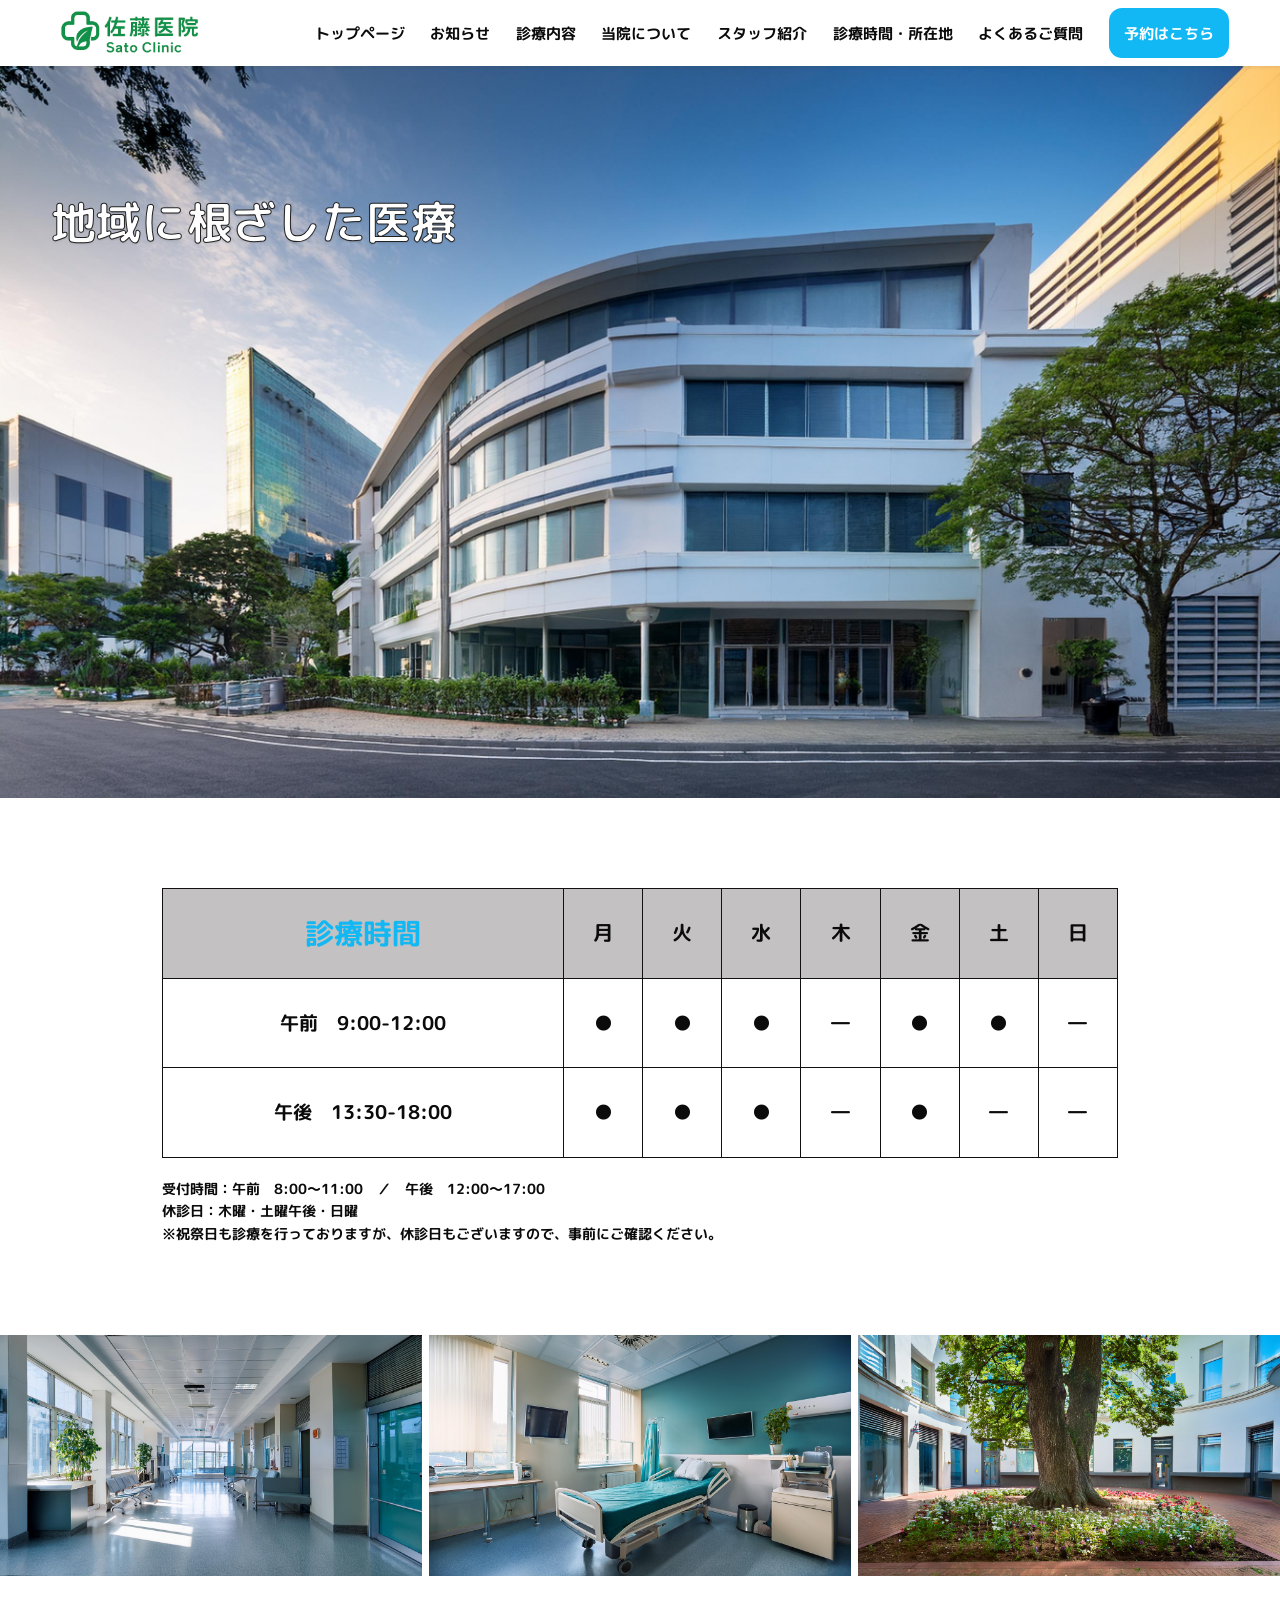
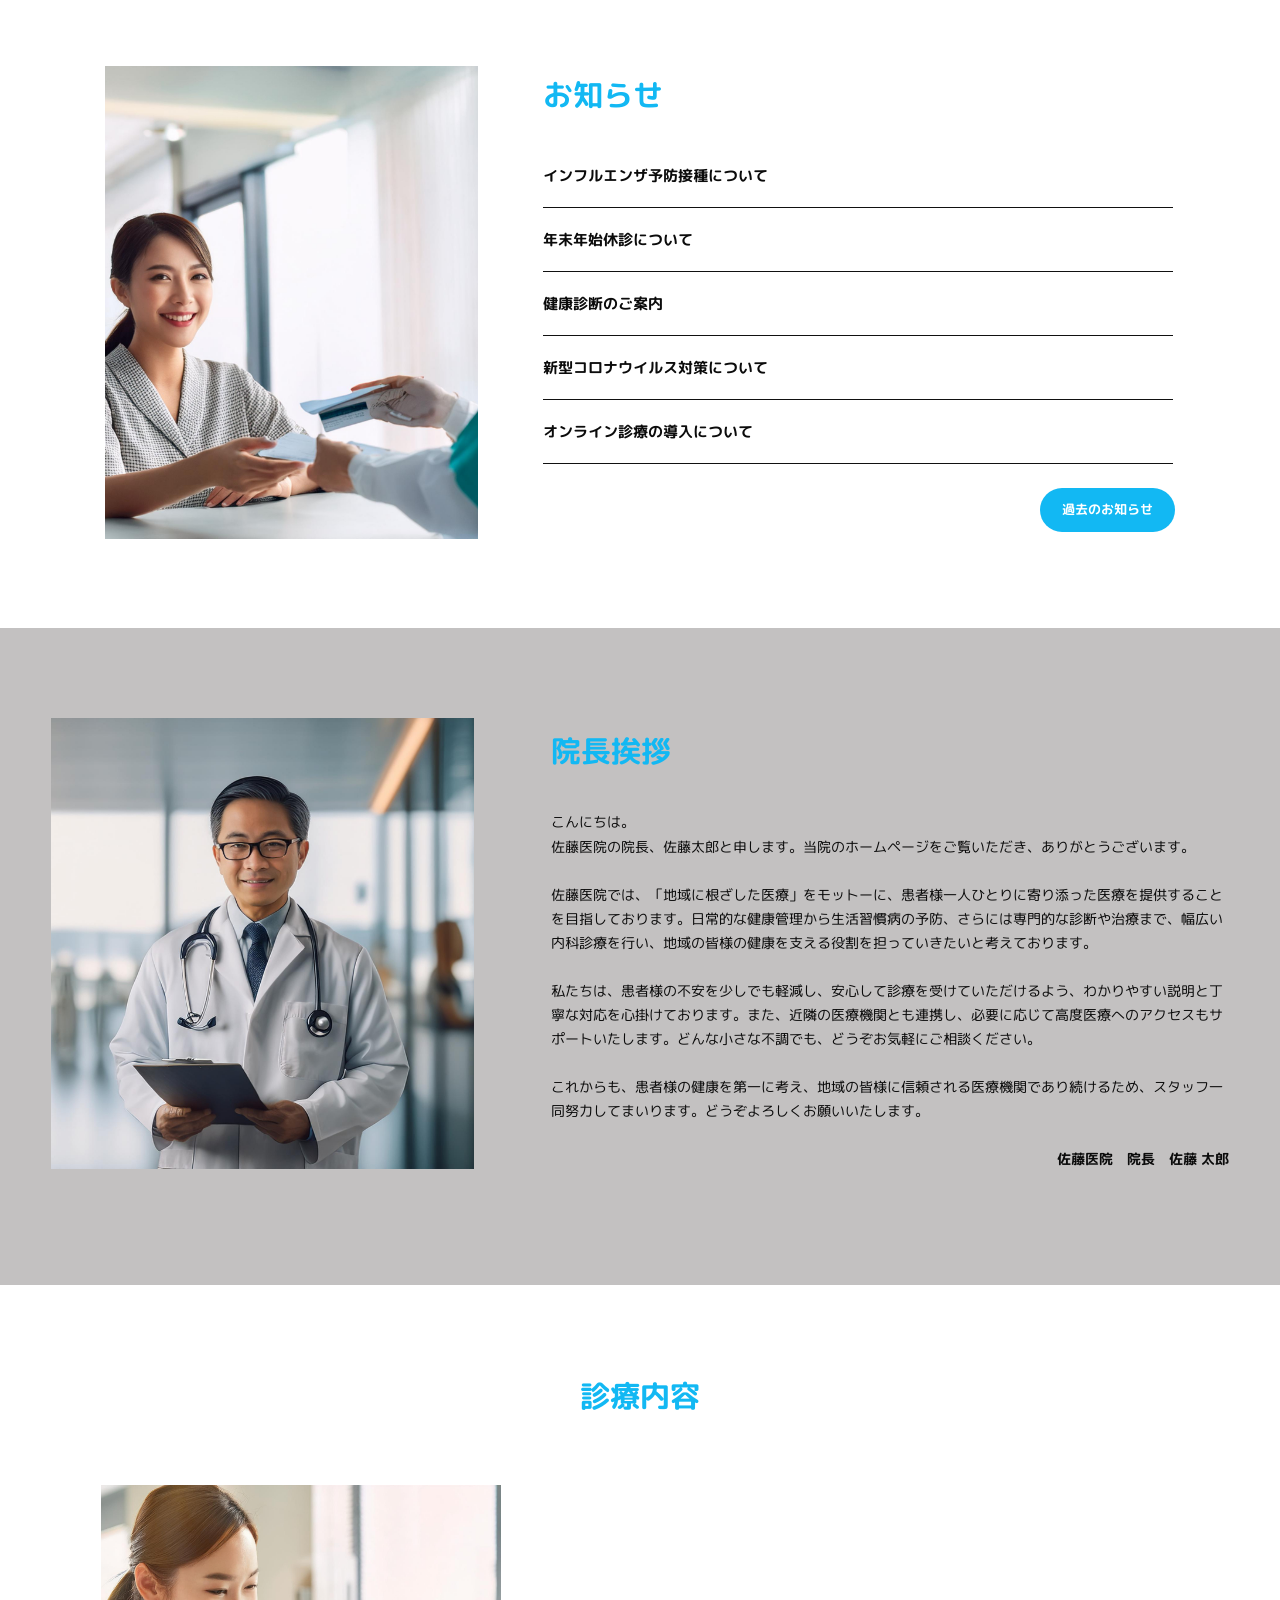
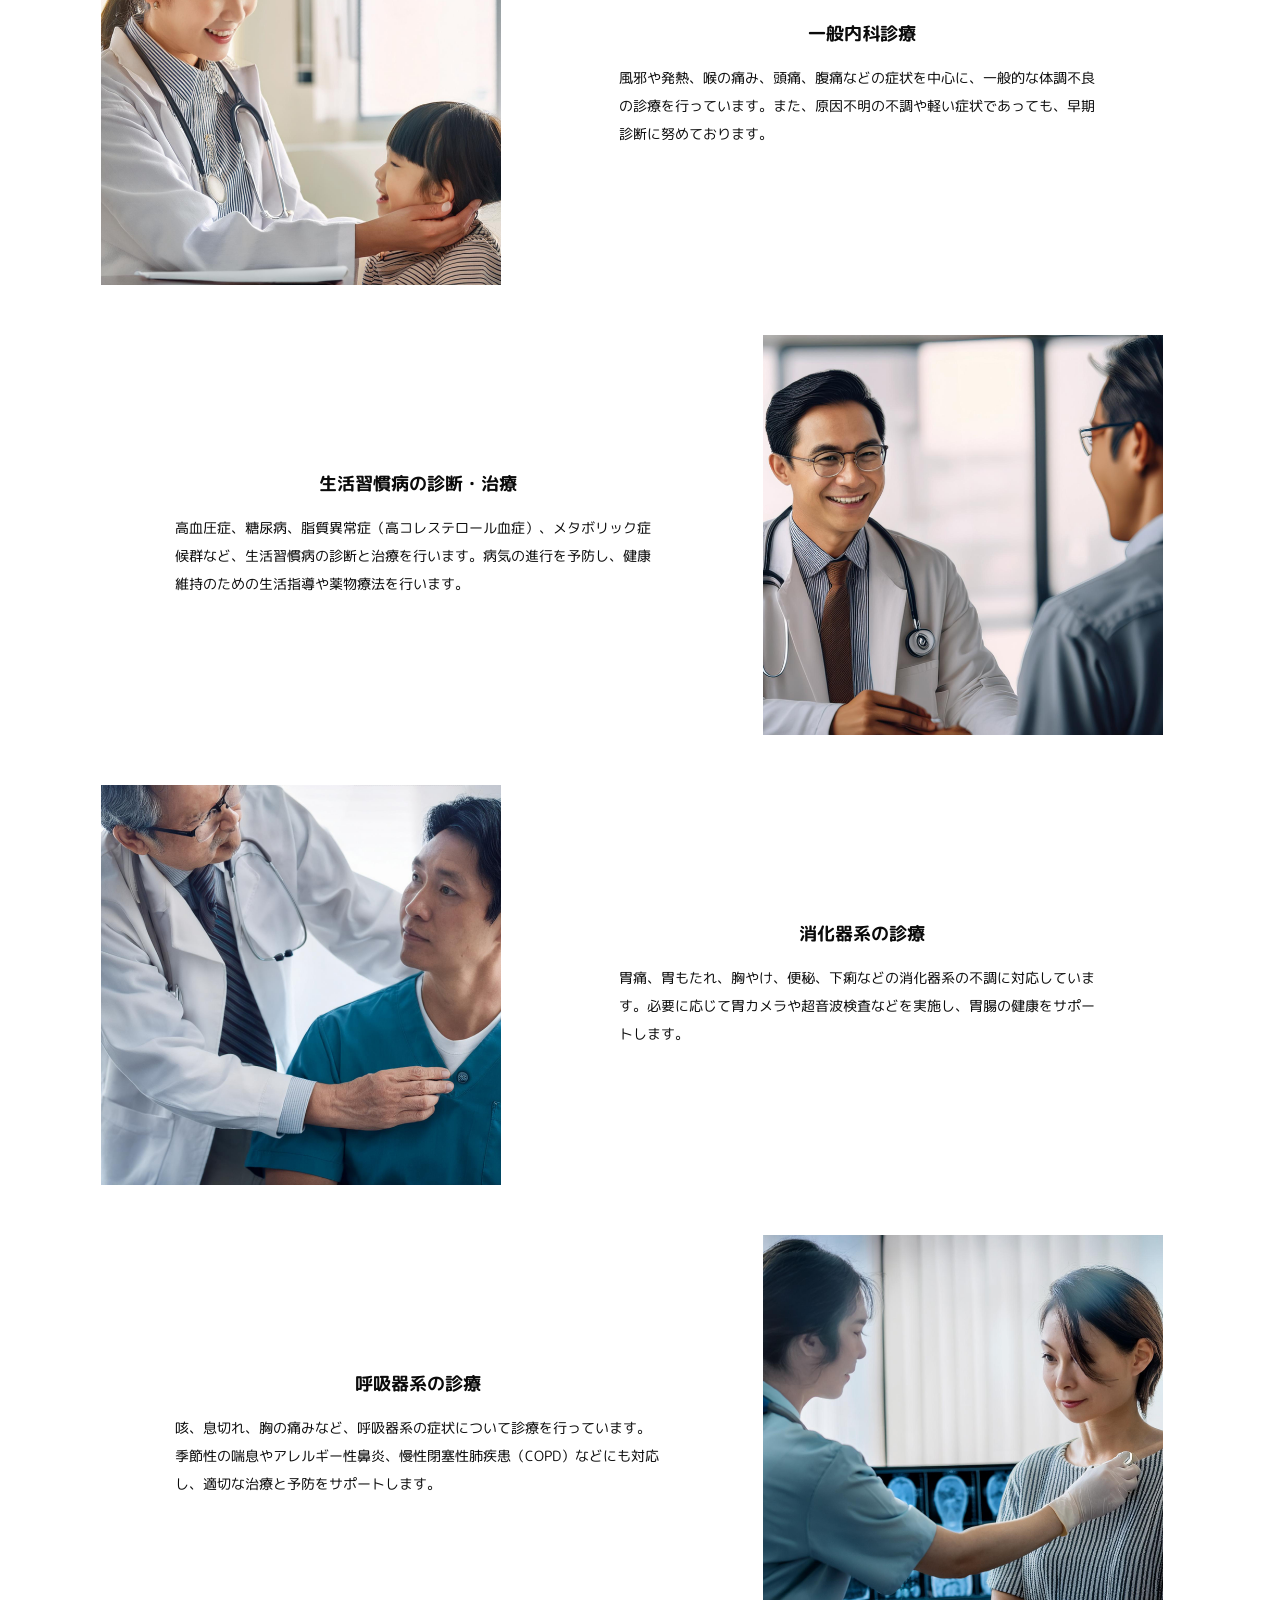
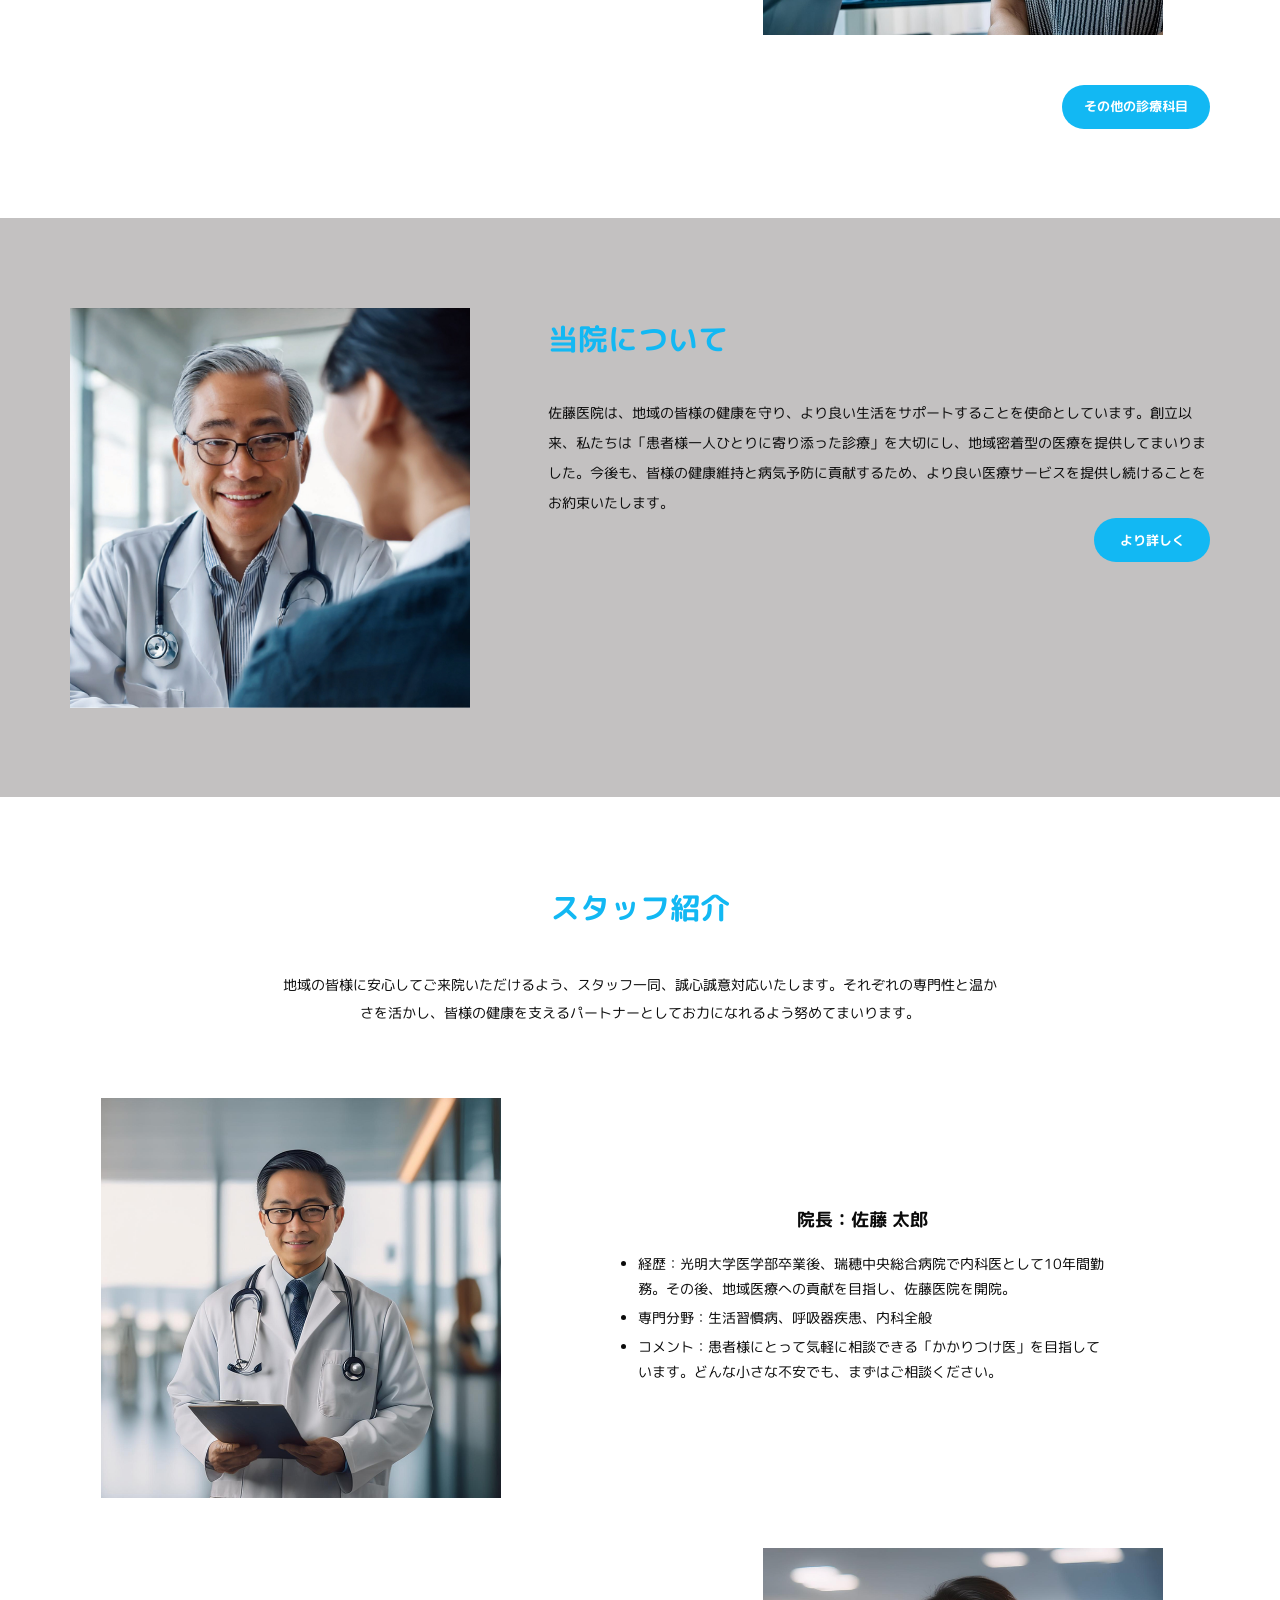
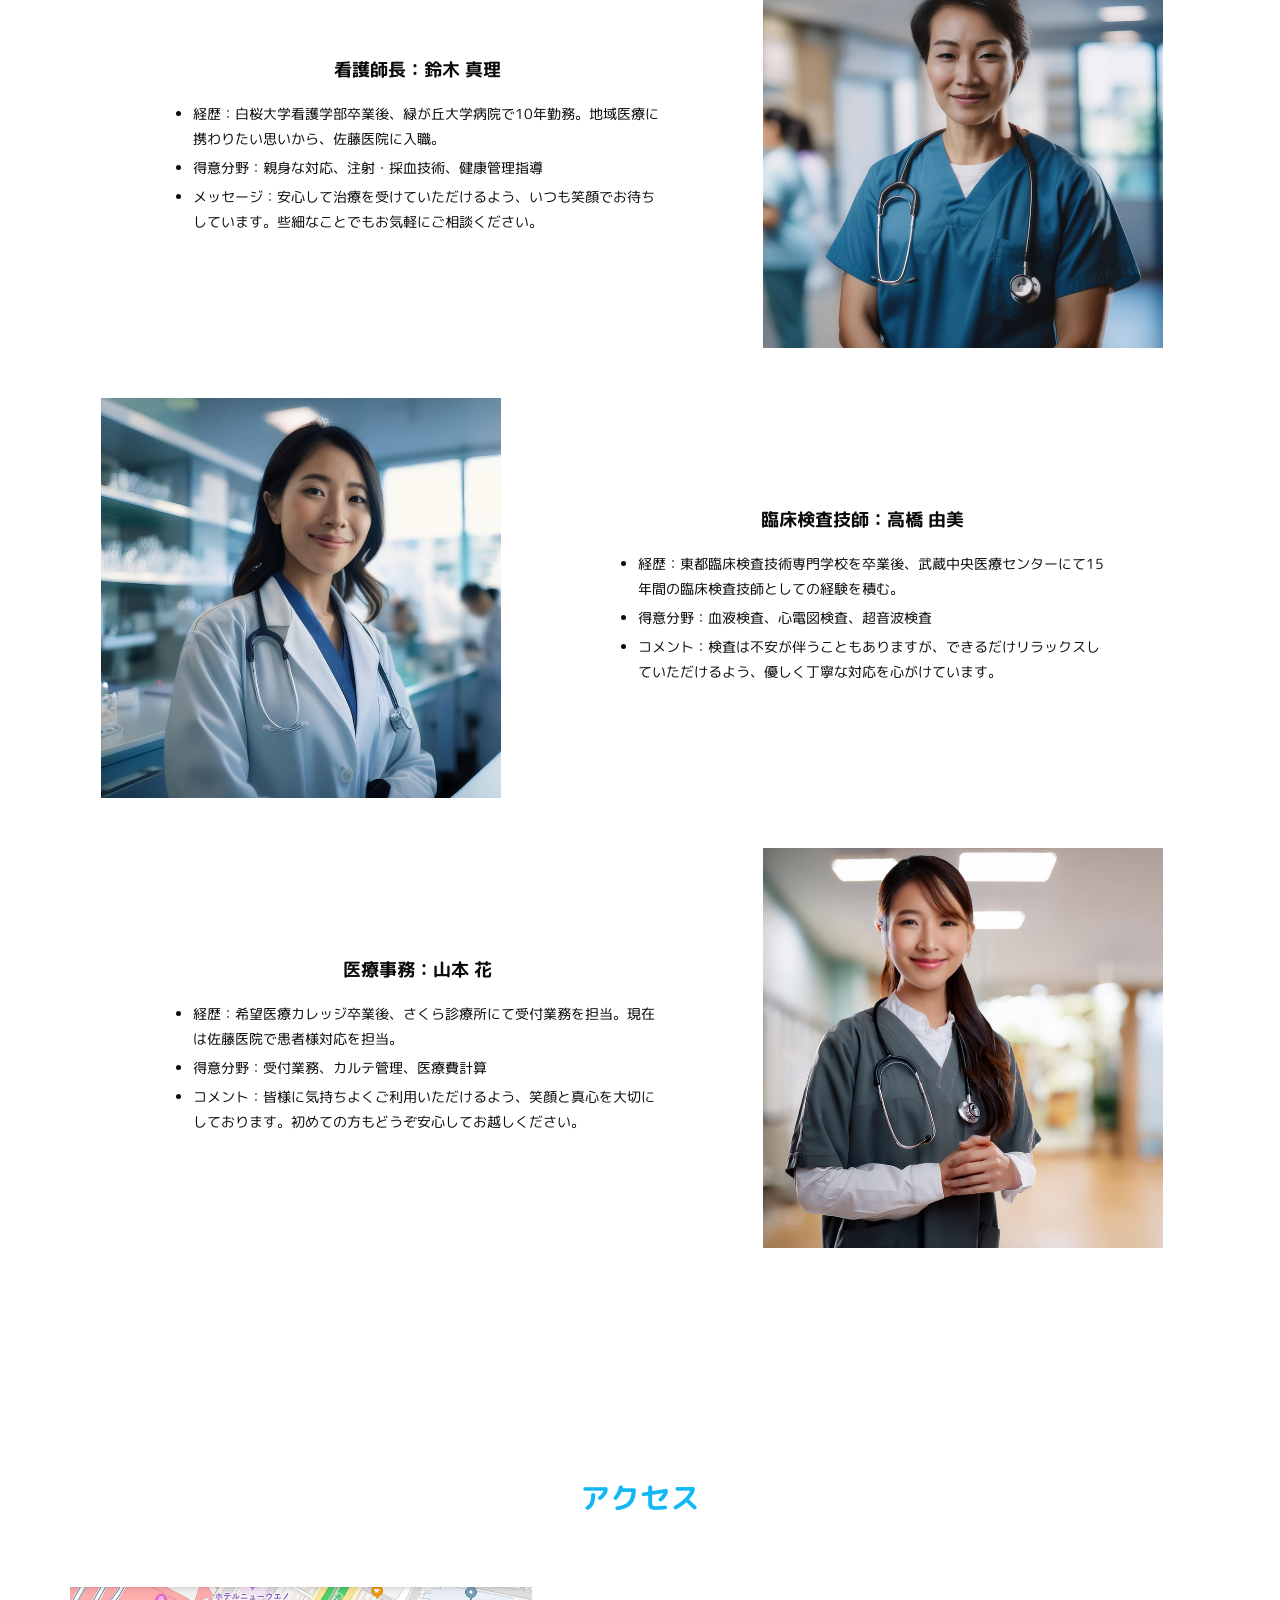
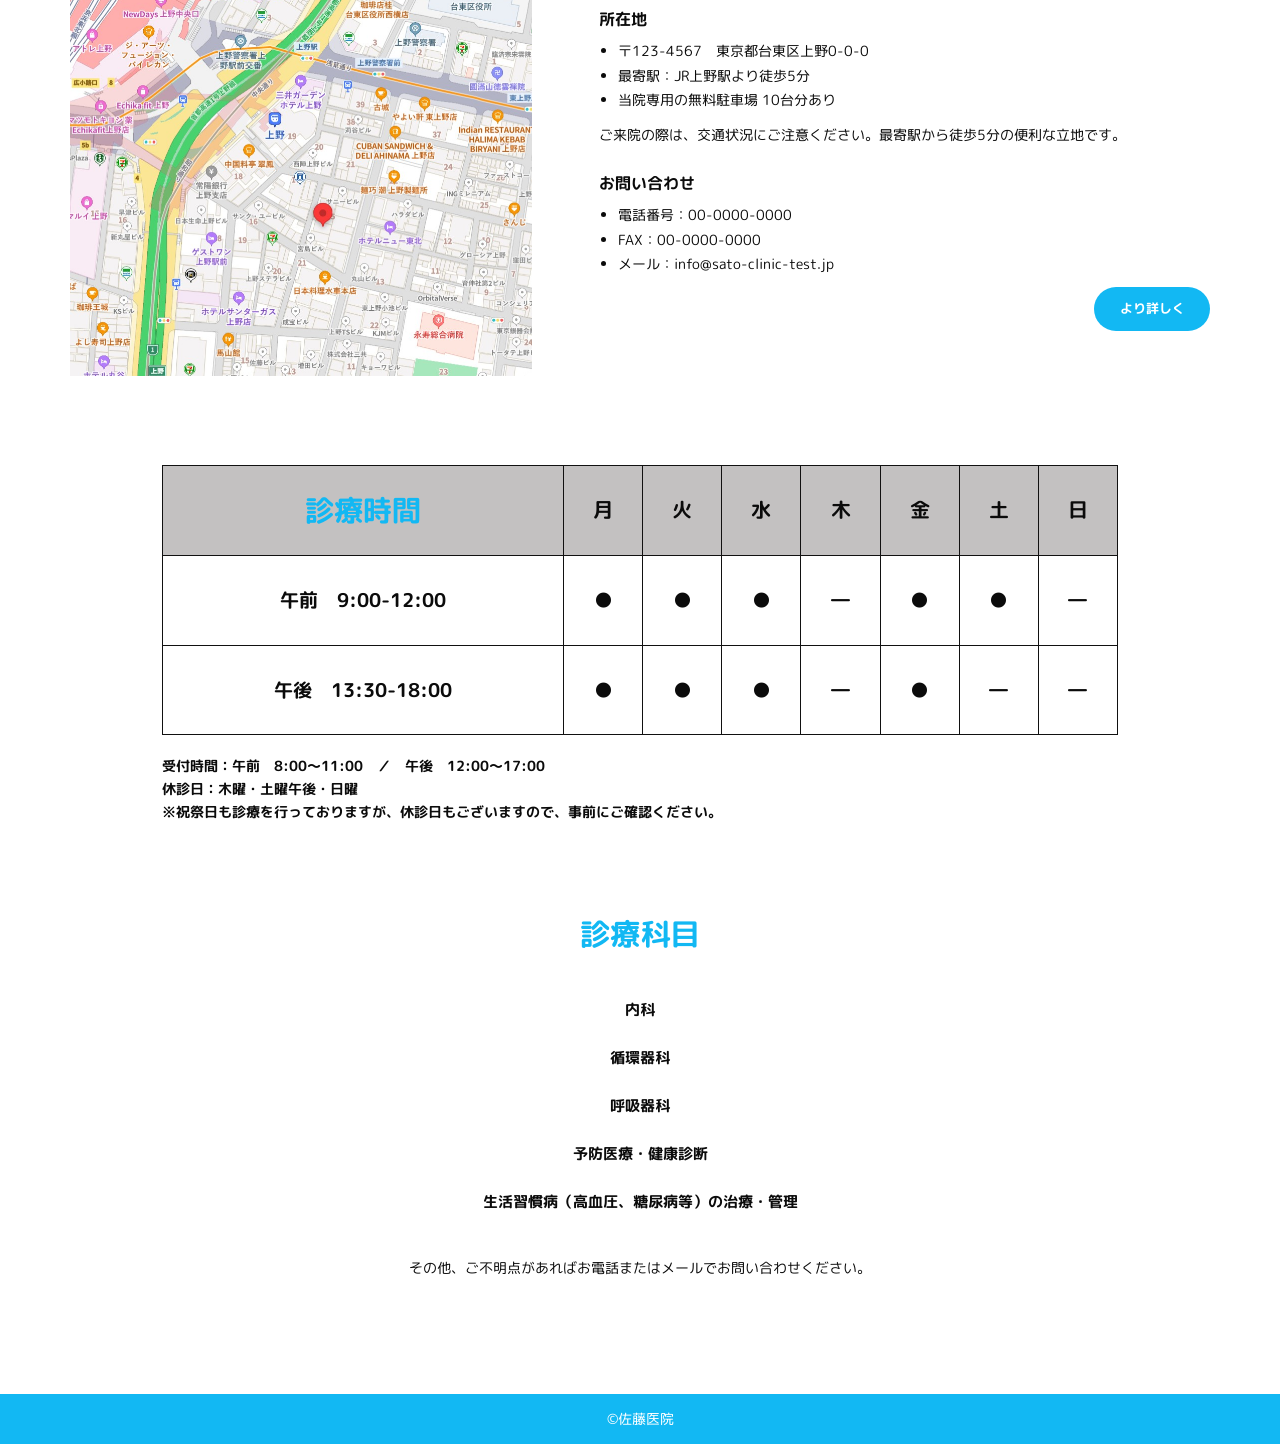
==== index.html @ 1fb4d7b8 "アニメーションの追加" ====
<!doctype html>
<html lang="ja">
<head>
  <meta charset="UTF-8">
  <meta name="viewport" content="width=device-width, initial-scale=1.0">
  <title>佐藤医院 | Sato Clinic</title>
  <link rel="stylesheet" href="./css/style.css">
<script src="./js/header.js" defer></script><script src="./js/scroll-reveal.js" defer></script></head>
<body>
<header class="site-header">
  <div class="site-header__inner">
    <button class="menu-toggle" type="button" aria-controls="site-navigation" aria-expanded="false" aria-label="メニューを開く"><span aria-hidden="true"></span><span aria-hidden="true"></span><span aria-hidden="true"></span></button><a class="site-logo" href="./index.html"><img src="./assets/Logo/logo.png" alt="佐藤医院 Sato Clinic"></a>
    <nav id="site-navigation" class="site-nav" aria-label="メインナビゲーション">
      <a href="./index.html">トップページ</a>
      <a href="./news.html">お知らせ</a>
      <a href="./medical.html">診療内容</a>
      <a href="./about.html">当院について</a>
      <a href="./index.html#staff">スタッフ紹介</a>
      <a href="./access.html">診療時間・所在地</a>
      <a href="./faq.html">よくあるご質問</a>
    </nav>
    <a class="reserve-link" href="./reservation.html">予約はこちら</a>
  </div>
</header>
<main>
  <section class="home-hero" aria-label="地域に根ざした医療">
    <img src="./assets/Hospital_Exterior/hospital_1.jpg" alt="佐藤医院の外観">
    <h1>地域に根ざした医療</h1>
  </section>

  <section class="home-hours-block">
    <div class="hours">
      <table class="hours-table" aria-label="診療時間">
        <thead><tr><th>診療時間</th><th>月</th><th>火</th><th>水</th><th>木</th><th>金</th><th>土</th><th>日</th></tr></thead>
        <tbody>
          <tr><th>午前　9:00-12:00</th><td>●</td><td>●</td><td>●</td><td>―</td><td>●</td><td>●</td><td>―</td></tr>
          <tr><th>午後　13:30-18:00</th><td>●</td><td>●</td><td>●</td><td>―</td><td>●</td><td>―</td><td>―</td></tr>
        </tbody>
      </table>
      <p class="hours-note">受付時間：午前　8:00〜11:00　／　午後　12:00〜17:00<br>休診日：木曜・土曜午後・日曜<br>※祝祭日も診療を行っておりますが、休診日もございますので、事前にご確認ください。</p>
    </div>
  </section>

  <section class="facility-strip" aria-label="院内施設">
    <img src="./assets/Hospital_Exterior/hospital_6.jpg" alt="院内待合スペース">
    <img src="./assets/Hospital_Exterior/hospital_7.jpg" alt="診察室">
    <img src="./assets/Hospital_Exterior/hospital_2.jpg" alt="中庭">
  </section>

  <section class="home-news">
    <div class="home-news__inner">
      <img src="./assets/crops/home-notice.jpg" alt="受付で案内を受ける患者">
      <div class="home-news-copy">
        <h2>お知らせ</h2>
        <ul class="home-news-list">
          <li>インフルエンザ予防接種について</li>
          <li>年末年始休診について</li>
          <li>健康診断のご案内</li>
          <li>新型コロナウイルス対策について</li>
          <li>オンライン診療の導入について</li>
        </ul>
        <p class="home-news__button"><a class="blue-button" href="./news.html">過去のお知らせ</a></p>
      </div>
    </div>
  </section>

  <section class="home-director">
    <div class="home-director__inner">
      <img src="./assets/crops/home-director.jpg" alt="院長 佐藤太郎">
      <div class="home-director-copy">
        <h2>院長挨拶</h2>
        <p>こんにちは。<br>佐藤医院の院長、佐藤太郎と申します。当院のホームページをご覧いただき、ありがとうございます。</p>
        <p>佐藤医院では、「地域に根ざした医療」をモットーに、患者様一人ひとりに寄り添った医療を提供することを目指しております。日常的な健康管理から生活習慣病の予防、さらには専門的な診断や治療まで、幅広い内科診療を行い、地域の皆様の健康を支える役割を担っていきたいと考えております。</p>
        <p>私たちは、患者様の不安を少しでも軽減し、安心して診療を受けていただけるよう、わかりやすい説明と丁寧な対応を心掛けております。また、近隣の医療機関とも連携し、必要に応じて高度医療へのアクセスもサポートいたします。どんな小さな不調でも、どうぞお気軽にご相談ください。</p>
        <p>これからも、患者様の健康を第一に考え、地域の皆様に信頼される医療機関であり続けるため、スタッフ一同努力してまいります。どうぞよろしくお願いいたします。</p>
        <p class="director-sign">佐藤医院　院長　佐藤 太郎</p>
      </div>
    </div>
  </section>

  <section class="home-medical" id="medical">
    <div class="home-medical__inner">
      <h2 class="section-title">診療内容</h2>
      <article class="home-medical-row">
        <img src="./assets/crops/medical-1.jpg" alt="一般内科診療">
        <div class="home-medical-copy"><h3>一般内科診療</h3><p>風邪や発熱、喉の痛み、頭痛、腹痛などの症状を中心に、一般的な体調不良の診療を行っています。また、原因不明の不調や軽い症状であっても、早期診断に努めております。</p></div>
      </article>
      <article class="home-medical-row">
        <img src="./assets/crops/medical-2.jpg" alt="生活習慣病の診断・治療">
        <div class="home-medical-copy"><h3>生活習慣病の診断・治療</h3><p>高血圧症、糖尿病、脂質異常症（高コレステロール血症）、メタボリック症候群など、生活習慣病の診断と治療を行います。病気の進行を予防し、健康維持のための生活指導や薬物療法を行います。</p></div>
      </article>
      <article class="home-medical-row">
        <img src="./assets/crops/medical-3.jpg" alt="消化器系の診療">
        <div class="home-medical-copy"><h3>消化器系の診療</h3><p>胃痛、胃もたれ、胸やけ、便秘、下痢などの消化器系の不調に対応しています。必要に応じて胃カメラや超音波検査などを実施し、胃腸の健康をサポートします。</p></div>
      </article>
      <article class="home-medical-row">
        <img src="./assets/crops/medical-4.jpg" alt="呼吸器系の診療">
        <div class="home-medical-copy"><h3>呼吸器系の診療</h3><p>咳、息切れ、胸の痛みなど、呼吸器系の症状について診療を行っています。季節性の喘息やアレルギー性鼻炎、慢性閉塞性肺疾患（COPD）などにも対応し、適切な治療と予防をサポートします。</p></div>
      </article>
      <p class="home-medical__button"><a class="blue-button" href="./medical.html">その他の診療科目</a></p>
    </div>
  </section>

  <section class="home-about">
    <div class="home-about__inner">
      <img src="./assets/crops/home-about.jpg" alt="患者様と話す医師">
      <div class="home-about-copy">
        <h2>当院について</h2>
        <p>佐藤医院は、地域の皆様の健康を守り、より良い生活をサポートすることを使命としています。創立以来、私たちは「患者様一人ひとりに寄り添った診療」を大切にし、地域密着型の医療を提供してまいりました。今後も、皆様の健康維持と病気予防に貢献するため、より良い医療サービスを提供し続けることをお約束いたします。</p>
        <p class="home-about__button"><a class="blue-button" href="./about.html">より詳しく</a></p>
      </div>
    </div>
  </section>

  <section class="home-staff" id="staff">
    <div class="home-staff__inner">
      <h2 class="section-title">スタッフ紹介</h2>
      <p class="staff-lead">地域の皆様に安心してご来院いただけるよう、スタッフ一同、誠心誠意対応いたします。それぞれの専門性と温かさを活かし、皆様の健康を支えるパートナーとしてお力になれるよう努めてまいります。</p>
      <article class="staff-row">
        <img src="./assets/crops/staff-1.jpg" alt="院長 佐藤太郎">
        <div class="staff-copy"><h3>院長：佐藤 太郎</h3><ul><li>経歴：光明大学医学部卒業後、瑞穂中央総合病院で内科医として10年間勤務。その後、地域医療への貢献を目指し、佐藤医院を開院。</li><li>専門分野：生活習慣病、呼吸器疾患、内科全般</li><li>コメント：患者様にとって気軽に相談できる「かかりつけ医」を目指しています。どんな小さな不安でも、まずはご相談ください。</li></ul></div>
      </article>
      <article class="staff-row">
        <img src="./assets/crops/staff-2.jpg" alt="看護師長 鈴木真理">
        <div class="staff-copy"><h3>看護師長：鈴木 真理</h3><ul><li>経歴：白桜大学看護学部卒業後、緑が丘大学病院で10年勤務。地域医療に携わりたい思いから、佐藤医院に入職。</li><li>得意分野：親身な対応、注射・採血技術、健康管理指導</li><li>メッセージ：安心して治療を受けていただけるよう、いつも笑顔でお待ちしています。些細なことでもお気軽にご相談ください。</li></ul></div>
      </article>
      <article class="staff-row">
        <img src="./assets/crops/staff-3.jpg" alt="臨床検査技師 高橋由美">
        <div class="staff-copy"><h3>臨床検査技師：高橋 由美</h3><ul><li>経歴：東都臨床検査技術専門学校を卒業後、武蔵中央医療センターにて15年間の臨床検査技師としての経験を積む。</li><li>得意分野：血液検査、心電図検査、超音波検査</li><li>コメント：検査は不安が伴うこともありますが、できるだけリラックスしていただけるよう、優しく丁寧な対応を心がけています。</li></ul></div>
      </article>
      <article class="staff-row">
        <img src="./assets/crops/staff-4.jpg" alt="医療事務 山本花">
        <div class="staff-copy"><h3>医療事務：山本 花</h3><ul><li>経歴：希望医療カレッジ卒業後、さくら診療所にて受付業務を担当。現在は佐藤医院で患者様対応を担当。</li><li>得意分野：受付業務、カルテ管理、医療費計算</li><li>コメント：皆様に気持ちよくご利用いただけるよう、笑顔と真心を大切にしております。初めての方もどうぞ安心してお越しください。</li></ul></div>
      </article>
    </div>
  </section>

  <section class="home-access">
    <div class="home-access__inner">
      <h2 class="section-title">アクセス</h2>
      <div class="home-access-top">
        <img src="./assets/map.jpg" alt="佐藤医院周辺地図">
        <div class="home-access-copy">
          <h3>所在地</h3>
          <ul><li>〒123-4567　東京都台東区上野0-0-0</li><li>最寄駅：JR上野駅より徒歩5分</li><li>当院専用の無料駐車場 10台分あり</li></ul>
          <p>ご来院の際は、交通状況にご注意ください。最寄駅から徒歩5分の便利な立地です。</p>
          <h3>お問い合わせ</h3>
          <ul><li>電話番号：00-0000-0000</li><li>FAX：00-0000-0000</li><li>メール：info@sato-clinic-test.jp</li></ul>
          <p class="home-access-button"><a class="blue-button" href="./access.html">より詳しく</a></p>
        </div>
      </div>
      <div class="hours">
        <table class="hours-table" aria-label="診療時間">
          <thead><tr><th>診療時間</th><th>月</th><th>火</th><th>水</th><th>木</th><th>金</th><th>土</th><th>日</th></tr></thead>
          <tbody><tr><th>午前　9:00-12:00</th><td>●</td><td>●</td><td>●</td><td>―</td><td>●</td><td>●</td><td>―</td></tr><tr><th>午後　13:30-18:00</th><td>●</td><td>●</td><td>●</td><td>―</td><td>●</td><td>―</td><td>―</td></tr></tbody>
        </table>
        <p class="hours-note">受付時間：午前　8:00〜11:00　／　午後　12:00〜17:00<br>休診日：木曜・土曜午後・日曜<br>※祝祭日も診療を行っておりますが、休診日もございますので、事前にご確認ください。</p>
      </div>
      <div class="home-departments">
        <h2>診療科目</h2>
        <p>内科</p><p>循環器科</p><p>呼吸器科</p><p>予防医療・健康診断</p><p>生活習慣病（高血圧、糖尿病等）の治療・管理</p>
        <p class="help">その他、ご不明点があればお電話またはメールでお問い合わせください。</p>
      </div>
    </div>
  </section>
</main>
<footer class="site-footer">©佐藤医院</footer>
</body>
</html>
---- css/style.css ----
@import url('https://fonts.googleapis.com/css2?family=M+PLUS+Rounded+1c:wght@400;700&display=swap');

:root{
  --blue:#12b8f3;
  --gray:#c3c1c1;
  --text:#0b0b0b;
  --gutter:clamp(16px,4vw,70px);
  --section-space:clamp(48px,7vw,100px);
}
*{box-sizing:border-box}
html,body{margin:0;padding:0}
html{background:#fff;scroll-padding-top:calc(var(--header-height,66px) + 16px)}
body{
  min-height:100vh;
  display:flex;
  flex-direction:column;
  overflow-wrap:anywhere;
  color:var(--text);
  background:#fff;
  font-family:'M PLUS Rounded 1c','Rounded Mplus 1c','Hiragino Kaku Gothic ProN','Yu Gothic',sans-serif;
  font-weight:400;
  line-height:1.8;
}
a{color:inherit;text-decoration:none}
img{display:block;max-width:100%;height:auto}
main{flex:1;min-width:0}
a:focus-visible,input:focus-visible,button:focus-visible{outline:3px solid #08779f;outline-offset:4px}

/* ---------- common header / footer ---------- */
.site-header{position:sticky;top:0;z-index:100;background:#fff;box-shadow:0 1px 4px rgb(0 0 0 / 8%)}
.site-header__inner{
  width:calc(100% - var(--gutter)*2);max-width:1300px;min-height:64px;margin:0 auto;
  display:flex;align-items:center;gap:clamp(16px,2vw,34px);padding:8px 0;
}
.site-logo{width:min(100%,160px);height:48px;flex:0 0 160px;display:flex;align-items:center}
.site-logo img{width:min(100%,160px);height:auto}
.site-nav{
  margin-left:auto;
  display:flex;align-items:center;justify-content:center;flex-wrap:wrap;gap:8px clamp(12px,2vw,34px);
  white-space:nowrap;
  font-size:15px;line-height:1;font-weight:700;
}
.site-nav a{display:flex;align-items:center;min-height:44px}
.reserve-link{
  width:min(100%,120px);min-height:50px;flex-shrink:0;
  border-radius:13px;background:var(--blue);color:#fff;
  display:flex;align-items:center;justify-content:center;
  white-space:nowrap;font-size:15px;line-height:1;font-weight:700;
}
.site-footer{
  min-height:50px;padding:16px;background:var(--blue);color:#fff;
  display:flex;align-items:center;justify-content:center;
  font-size:14px;line-height:1;
}
.page-title{margin:0;color:var(--blue);font-size:clamp(26px,3vw,34px);line-height:1.4;font-weight:700}
.blue-button{
  min-width:min(100%,116px);min-height:44px;padding:10px 22px;border-radius:999px;
  background:var(--blue);color:#fff;
  display:inline-flex;align-items:center;justify-content:center;
  font-size:13px;line-height:1;font-weight:700;
}

/* ---------- shared timetable ---------- */
.hours{width:100%;max-width:956px;margin:0 auto}
.hours-table{width:100%;border-collapse:collapse;table-layout:fixed;font-weight:700}
.hours-table th,.hours-table td{border:1.5px solid #111;text-align:center;vertical-align:middle;padding:0}
.hours-table thead th{height:102px;background:var(--gray);font-size:18px}
.hours-table thead th:first-child{width:42%;color:var(--blue);font-size:27px}
.hours-table tbody th{height:102px;font-size:17px}
.hours-table tbody td{height:102px;font-size:19px}
.hours-note{margin:20px 0 0;font-size:14px;line-height:1.62;font-weight:700}

/* =========================================================
   HOME
   ========================================================= */
.home-hero{height:clamp(320px,57.22vw,824px);position:relative;overflow:hidden}
.home-hero img{width:100%;height:100%;object-fit:cover;object-position:center center}
.home-hero h1{
  position:absolute;left:var(--gutter);right:var(--gutter);top:17%;margin:0;
  color:#fff;font-size:clamp(28px,3.5vw,50px);line-height:1.4;font-weight:700;
  -webkit-text-stroke:1px #222;
  text-shadow:0 1px 2px rgba(0,0,0,.18);
}
.home-hours-block{padding:var(--section-space) var(--gutter)}
.facility-strip{display:grid;grid-template-columns:repeat(3,minmax(0,1fr));gap:clamp(4px,.6vw,8px)}
.facility-strip img{width:100%;height:auto;aspect-ratio:1.75;object-fit:cover;object-position:center center}

.home-news{height:auto;position:relative}
.home-news__inner{
  width:min(100%,1070px);margin:0 auto;
  display:grid;grid-template-columns:minmax(0,373fr) minmax(0,629fr);column-gap:clamp(24px,5vw,68px);align-items:start;
  padding-top:129px;
}
.home-news__inner>img{width:min(100%,373px);height:473px;object-fit:cover}
.home-news-copy{padding-top:8px;position:relative;min-height:473px}
.home-news h2{margin:0 0 28px;color:var(--blue);font-size:30px;line-height:1.2;font-weight:700}
.home-news-list{list-style:none;margin:0;padding:0;width:min(100%,630px)}
.home-news-list li{min-height:64px;padding:16px 0;border-bottom:1px solid #111;display:flex;align-items:center;font-size:15px;font-weight:700}
.home-news__button{position:static;text-align:right;margin:24px 0 0}

.home-director{height:auto;background:var(--gray)}
.home-director__inner{
  width:min(100%,1240px);margin:0 auto;
  display:grid;grid-template-columns:minmax(0,445fr) minmax(0,713fr);column-gap:clamp(24px,6vw,82px);align-items:start;
  padding-top:101px;
}
.home-director img{width:min(100%,445px);height:474px;object-fit:cover}
.home-director-copy{padding-top:12px}
.home-director h2{margin:0 0 42px;color:var(--blue);font-size:30px;line-height:1.2;font-weight:700}
.home-director p{margin:0 0 24px;font-size:14px;line-height:1.72}
.home-director .director-sign{text-align:right;font-weight:700;margin-top:24px}

.home-medical{height:auto;padding-top:96px;position:relative}
.home-medical__inner{width:min(100%,1140px);margin:0 auto}
.home-medical .section-title{margin:0 0 83px;text-align:center;color:var(--blue);font-size:30px;line-height:1.2}
.home-medical-row{
  width:min(100%,1078px);margin:0 auto 50px;
  display:grid;grid-template-columns:minmax(0,400fr) minmax(0,538fr);column-gap:clamp(24px,8vw,140px);align-items:center;
}
.home-medical-row:nth-of-type(even){grid-template-columns:minmax(0,538fr) minmax(0,400fr)}
.home-medical-row:nth-of-type(even) img{grid-column:2}
.home-medical-row:nth-of-type(even) .home-medical-copy{grid-column:1;grid-row:1;justify-self:end}
.home-medical-row img{width:min(100%,400px);height:400px;object-fit:cover}
.home-medical-copy{width:min(100%,486px);justify-self:start}
.home-medical-copy h3{margin:0 0 18px;text-align:center;font-size:18px;line-height:1.4;font-weight:700}
.home-medical-copy p{margin:0;font-size:14px;line-height:2}
.home-medical__button{text-align:right;margin:32px 0 0}

.home-about{height:auto;background:var(--gray)}
.home-about__inner{
  width:min(100%,1140px);margin:0 auto;
  display:grid;grid-template-columns:minmax(0,400fr) minmax(0,660fr);column-gap:clamp(24px,6vw,80px);align-items:start;
  padding-top:101px;
}
.home-about img{width:min(100%,400px);height:400px;object-fit:cover}
.home-about-copy{padding-top:10px;position:relative;min-height:400px}
.home-about h2{margin:0 0 56px;color:var(--blue);font-size:30px;line-height:1.2;font-weight:700}
.home-about p{margin:0;font-size:14px;line-height:2.15}
.home-about__button{position:static;text-align:right;margin:24px 0 0}

.home-staff{height:auto;padding-top:97px}
.home-staff__inner{width:min(100%,1140px);margin:0 auto}
.home-staff .section-title{margin:0;text-align:center;color:var(--blue);font-size:30px;line-height:1.2}
.staff-lead{width:min(100%,720px);margin:42px auto 71px;text-align:center;font-size:14px;line-height:2}
.staff-row{
  width:min(100%,1078px);margin:0 auto 50px;
  display:grid;grid-template-columns:minmax(0,400fr) minmax(0,538fr);column-gap:clamp(24px,8vw,140px);align-items:center;
}
.staff-row:nth-of-type(even){grid-template-columns:minmax(0,538fr) minmax(0,400fr)}
.staff-row:nth-of-type(even) img{grid-column:2}
.staff-row:nth-of-type(even) .staff-copy{grid-column:1;grid-row:1;justify-self:end}
.staff-row img{width:min(100%,400px);height:400px;object-fit:cover}
.staff-copy{width:min(100%,486px);justify-self:start}
.staff-copy h3{margin:0 0 18px;text-align:center;font-size:18px;line-height:1.4;font-weight:700}
.staff-copy ul{margin:0;padding-left:1.3em;font-size:14px;line-height:1.8}
.staff-copy li{margin:4px 0}

.home-access{height:auto;padding-top:89px}
.home-access__inner{width:min(100%,1140px);margin:0 auto}
.home-access .section-title{margin:0 0 68px;text-align:center;color:var(--blue);font-size:30px;line-height:1.2}
.home-access-top{display:grid;grid-template-columns:minmax(0,462fr) minmax(0,606fr);column-gap:clamp(24px,5vw,72px);align-items:start}
.home-access-top img{width:min(100%,462px);height:390px;object-fit:cover}
.home-access-copy{padding-top:20px;font-size:14px;line-height:1.75;position:relative;min-height:390px}
.home-access-copy h3{margin:0 0 8px;font-size:16px;line-height:1.5}
.home-access-copy ul{margin:0 0 10px;padding-left:1.3em}
.home-access-copy p{margin:0 0 24px}
.home-access-button{position:static;text-align:right;margin:24px 0 0}
.home-access .hours{margin-top:92px}
.home-departments{text-align:center;margin-top:83px}
.home-departments h2{margin:0 0 44px;color:var(--blue);font-size:30px;line-height:1.2}
.home-departments p{margin:27px 0;font-size:15px;line-height:1.4;font-weight:700}
.home-departments .help{margin-top:46px;font-size:14px;font-weight:400}

/* =========================================================
   MEDICAL
   ========================================================= */
.medical-main{height:auto;padding-top:63px}
.medical-main>.page-title{text-align:center;height:41px}
.medical-list{width:min(100%,1080px);margin:60px auto 0}
.medical-row{
  width:min(100%,1080px);margin:0 0 50px;
  display:grid;grid-template-columns:minmax(0,400fr) minmax(0,540fr);column-gap:clamp(24px,8vw,140px);align-items:center;
}
.medical-row:nth-child(even){grid-template-columns:minmax(0,540fr) minmax(0,400fr)}
.medical-row:nth-child(even) img{grid-column:2}
.medical-row:nth-child(even) .medical-copy{grid-column:1;grid-row:1}
.medical-row img{width:min(100%,400px);height:400px;object-fit:cover}
.medical-copy{width:min(100%,500px)}
.medical-row:nth-child(even) .medical-copy{justify-self:start}
.medical-copy h2{margin:0 0 18px;text-align:center;font-size:18px;line-height:1.45;font-weight:700}
.medical-copy p{margin:0;font-size:14px;line-height:2.05}

/* =========================================================
   ABOUT
   ========================================================= */
.about-main{height:auto;padding-top:130px}
.about-list{width:min(100%,1140px);margin:0 auto}
.about-row{
  margin:0 0 var(--section-space);
  display:grid;grid-template-columns:minmax(0,400fr) minmax(0,660fr);column-gap:clamp(24px,6vw,80px);align-items:start;
}
.about-row:last-child{margin-bottom:0}
.about-row img{width:min(100%,400px);height:400px;object-fit:cover}
.about-copy{padding-top:12px}
.about-copy h2{margin:0 0 45px;color:var(--blue);font-size:30px;line-height:1.2;font-weight:700}
.about-copy p,.about-copy li{font-size:14px;line-height:2;margin-top:0}
.about-copy p{margin-bottom:0}
.about-copy ul{margin:8px 0 0;padding-left:1.45em}
.about-values p+p{margin-top:0}

/* =========================================================
   FAQ
   ========================================================= */
.faq-main{height:auto;width:min(100%,1168px);margin:0 auto;padding-top:63px}
.faq-main>.page-title{height:41px;margin-bottom:39px}
.faq-section{width:min(100%,910px);margin:0}
.faq-section h2{
  width:min(100%,630px);margin:0 0 18px;padding:0 0 4px;
  border-bottom:1px solid #111;
  font-size:17px;line-height:1.35;font-weight:700;
}
.faq-item{margin:0 0 28px}
.faq-item h3{margin:0 0 12px;font-size:17px;line-height:1.5;font-weight:700}
.faq-item p{margin:0;font-size:16px;line-height:1.9}
.faq-closing{margin:28px 0 0;font-size:16px;line-height:1.9}

/* =========================================================
   NEWS / RESERVATION / ACCESS
   ========================================================= */
.news-main{height:auto;padding-top:58px}
.news-wrap{width:min(100%,1160px);margin:0 auto}
.news-list{width:min(100%,930px);margin-top:40px}
.news-item{margin-bottom:31px}
.news-item h2{width:min(100%,650px);margin:0;border-bottom:1px solid #111;padding-bottom:3px;font-size:16px;line-height:1.4}
.news-item p{margin:8px 0 0;font-size:14px;line-height:1.75}

.reserve-main{height:auto;padding-top:58px}
.reserve-wrap{width:min(100%,1160px);margin:0 auto}
.reserve-question{width:min(100%,650px);margin-top:38px}
.reserve-question h2{margin:0;border-bottom:1px solid #111;padding-bottom:3px;font-size:16px}
.reserve-choice{display:flex;flex-wrap:wrap;gap:16px clamp(24px,6vw,80px);padding:24px 0 0;font-size:16px}
.reserve-choice label{display:flex;align-items:center;gap:12px;min-height:44px}
.reserve-choice input{width:18px;height:18px;flex-shrink:0;accent-color:var(--blue)}
.calendar{width:min(100%,650px);margin:32px auto 0}
.calendar-head{height:116px;background:var(--gray);position:relative;display:flex;align-items:center;justify-content:center;flex-direction:column}
.calendar-month{font-size:50px;font-weight:700;line-height:1}
.calendar-year{font-size:16px;font-weight:700;margin-top:9px}
.calendar-next{position:absolute;right:20px;top:11px;font-size:69px;font-family:Arial,sans-serif;font-weight:300;line-height:1}
.calendar-grid{display:grid;grid-template-columns:repeat(7,minmax(0,1fr));grid-auto-rows:clamp(40px,8vw,73px);align-items:center;text-align:center;font-size:20px;font-weight:700;padding-top:12px}
.calendar-grid .dow{font-size:20px}.calendar-grid .sun{color:#f00}.calendar-grid .sat{color:#0000ff}

.access-main{padding-top:70px}
.access-wrap{width:min(100%,1120px);margin:0 auto}
.access-wrap>.page-title{text-align:center;margin-bottom:55px}
.access-top{display:grid;grid-template-columns:minmax(0,500fr) minmax(0,535fr);gap:clamp(24px,6vw,85px);align-items:start}
.access-map{width:min(100%,500px);height:420px;object-fit:cover}
.access-info{padding-top:18px;font-size:16px;line-height:1.9}
.access-info h2{font-size:17px;margin:0 0 9px}.access-info ul{margin:0 0 8px;padding-left:1.4em}.access-info p{margin:0}.access-info .contact{margin-top:32px}
.access-hours{width:min(100%,1080px);margin:105px auto 0}
.access-hours .hours-table{width:min(100%,1080px)}.access-hours .hours-table thead th{height:100px;font-size:23px}.access-hours .hours-table thead th:first-child{font-size:33px}.access-hours .hours-table tbody th,.access-hours .hours-table tbody td{height:100px;font-size:22px}.access-hours .hours-note{font-size:16px;margin-top:17px}
.access-departments{text-align:center;padding:105px 0 125px;font-weight:700}.access-departments h2{font-size:31px;color:var(--blue);margin:0 0 55px}.access-departments p{font-size:17px;margin:37px 0}.access-departments .help{font-size:16px;font-weight:400;margin-top:50px}

/* Fluid page gutters and spacing, shared by every page. */
.home-news,.home-director,.home-medical,.home-about,.home-staff,.home-access,
.medical-main,.about-main,.news-main,.reserve-main,.access-main{
  padding:var(--section-space) var(--gutter);
}
.home-news__inner,.home-director__inner,.home-about__inner{padding-top:0}
.faq-main{width:calc(100% - var(--gutter)*2);max-width:1168px;padding:var(--section-space) 0}
.faq-main>.page-title,.medical-main>.page-title{height:auto}
.faq-section{margin-bottom:40px}
.faq-section:last-child{margin-bottom:0}
.home-news-copy,.home-about-copy,.home-access-copy{height:auto;min-height:0}
.home-news__inner>img{height:auto;aspect-ratio:373/473}
.home-director img{height:auto;aspect-ratio:445/474}
.home-medical-row img,.staff-row img,.medical-row img,.about-row img,.home-about img{
  height:auto;aspect-ratio:1;
}
/* Keep all map labels visible as the available width changes. */
.home-access-top img,.access-map{height:auto;object-fit:contain}
.home-medical .section-title,.home-access .section-title{margin-bottom:clamp(32px,6vw,68px)}
.home-director h2,.home-about h2,.about-copy h2{margin-bottom:clamp(24px,3vw,42px)}
.home-director h2,.home-about h2,.home-news h2,.about-copy h2,
.home-medical .section-title,.home-staff .section-title,.home-access .section-title,.home-departments h2,.access-departments h2{font-size:clamp(24px,2.5vw,30px);line-height:1.4}
.home-access .hours,.access-hours{margin-top:var(--section-space)}
.home-departments{margin-top:var(--section-space)}
.access-departments{padding:var(--section-space) 0 0}
.hours-table th,.hours-table td{padding:12px 4px}
.hours-table thead th,.access-hours .hours-table thead th{height:clamp(64px,7vw,102px);font-size:clamp(14px,1.6vw,23px)}
.hours-table thead th:first-child,.access-hours .hours-table thead th:first-child{font-size:clamp(18px,2.3vw,33px)}
.hours-table tbody th,.hours-table tbody td,
.access-hours .hours-table tbody th,.access-hours .hours-table tbody td{height:clamp(64px,7vw,102px);font-size:clamp(13px,1.5vw,22px)}

/* Move navigation to its own row before the desktop header becomes crowded. */
@media (max-width:1200px){
  .site-header__inner{flex-wrap:wrap;justify-content:space-between;gap:8px 16px}
  .site-nav{order:3;width:100%;margin-left:0;gap:4px 24px}
}

@media (max-width:760px){
  .site-nav{gap:4px 12px;font-size:14px;line-height:1.5}
  .site-nav a{justify-content:center;text-align:center;padding:8px 4px}
  .site-logo{width:140px;flex-basis:140px}
  .reserve-link{width:116px;min-height:44px;font-size:14px}
  .home-news__inner,.home-director__inner,.home-about__inner,
  .home-medical-row,.home-medical-row:nth-of-type(even),
  .staff-row,.staff-row:nth-of-type(even),
  .medical-row,.medical-row:nth-child(even),.about-row,
  .home-access-top,.access-top{
    grid-template-columns:minmax(0,1fr);gap:24px;
  }
  .home-medical-row:nth-of-type(even) img,.staff-row:nth-of-type(even) img,.medical-row:nth-child(even) img,
  .home-medical-row:nth-of-type(even) .home-medical-copy,
  .staff-row:nth-of-type(even) .staff-copy,.medical-row:nth-child(even) .medical-copy{
    grid-column:auto;grid-row:auto;justify-self:stretch;
  }
  .home-news__inner>img,.home-director img,.home-about img,
  .home-medical-row img,.staff-row img,.medical-row img,.about-row img,
  .home-access-top img,.access-map{justify-self:center}
  .home-medical-copy,.staff-copy,.medical-copy{width:100%}
  .home-news-copy,.home-director-copy,.home-about-copy,.home-access-copy,.about-copy,.access-info{padding-top:0}
  .home-medical-row,.staff-row,.medical-row{margin-bottom:48px}
  .home-medical-row:last-of-type,.staff-row:last-of-type,.medical-row:last-child{margin-bottom:0}
  .staff-lead{margin:32px auto 40px;text-align:left}
  .medical-list{margin-top:40px}
  .hours-table thead th:first-child{width:38%}
  .hours-note,.access-hours .hours-note{font-size:14px}
  .home-departments p,.access-departments p{line-height:1.8}
}

@media (max-width:380px){
  .site-header__inner{gap:8px}
  .site-logo{width:128px;flex-basis:128px}
  .hours-table th,.hours-table td{padding:10px 2px}
  .calendar-grid,.calendar-grid .dow{font-size:16px}
}

/* Collapse only when the actual navigation would wrap onto a third row. */
.menu-toggle{
  display:none;flex:0 0 44px;width:44px;height:44px;padding:10px;
  border:0;border-radius:8px;background:transparent;color:var(--text);cursor:pointer;
  flex-direction:column;align-items:center;justify-content:center;gap:5px;
}
.menu-toggle span{display:block;width:24px;height:2px;background:currentColor}
.menu-toggle[aria-expanded="true"] span:nth-child(1){transform:translateY(7px) rotate(45deg)}
.menu-toggle[aria-expanded="true"] span:nth-child(2){opacity:0}
.menu-toggle[aria-expanded="true"] span:nth-child(3){transform:translateY(-7px) rotate(-45deg)}
.site-header.is-collapsed .site-header__inner{flex-wrap:nowrap;gap:8px}
.site-header.is-collapsed .menu-toggle{display:flex}
.site-header.is-collapsed .site-logo{flex:0 1 160px;min-width:0;margin-right:auto}
.site-header.is-collapsed .site-nav{
  position:absolute;top:100%;left:0;width:100%;margin:0;padding:12px var(--gutter) 20px;
  display:flex;flex-direction:column;align-items:stretch;gap:4px;
  max-height:calc(100vh - var(--header-height,64px));
  max-height:calc(100dvh - var(--header-height,64px));
  overflow-y:auto;overscroll-behavior:contain;
  background:#fff;box-shadow:0 4px 6px rgb(0 0 0 / 12%);
  white-space:normal;font-size:15px;line-height:1.5;
}
.site-header.is-collapsed .site-nav a{flex-shrink:0;justify-content:flex-start;padding:10px 12px;min-height:44px}
.site-nav[hidden],.site-header.is-collapsed .site-nav[hidden]{display:none}

/* Added by JavaScript only; content stays visible when scripting is unavailable. */
.scroll-reveal{
  opacity:0;
  transform:translateY(24px);
  transition:opacity .7s ease-out,transform .7s cubic-bezier(.22,1,.36,1);
}
.scroll-reveal.is-visible{opacity:1;transform:none}
.scroll-reveal:focus-within{opacity:1;transform:none;transition:none}
@media (prefers-reduced-motion:reduce){
  .scroll-reveal{opacity:1;transform:none;transition:none}
}
@media print{
  .scroll-reveal{opacity:1;transform:none;transition:none}
}
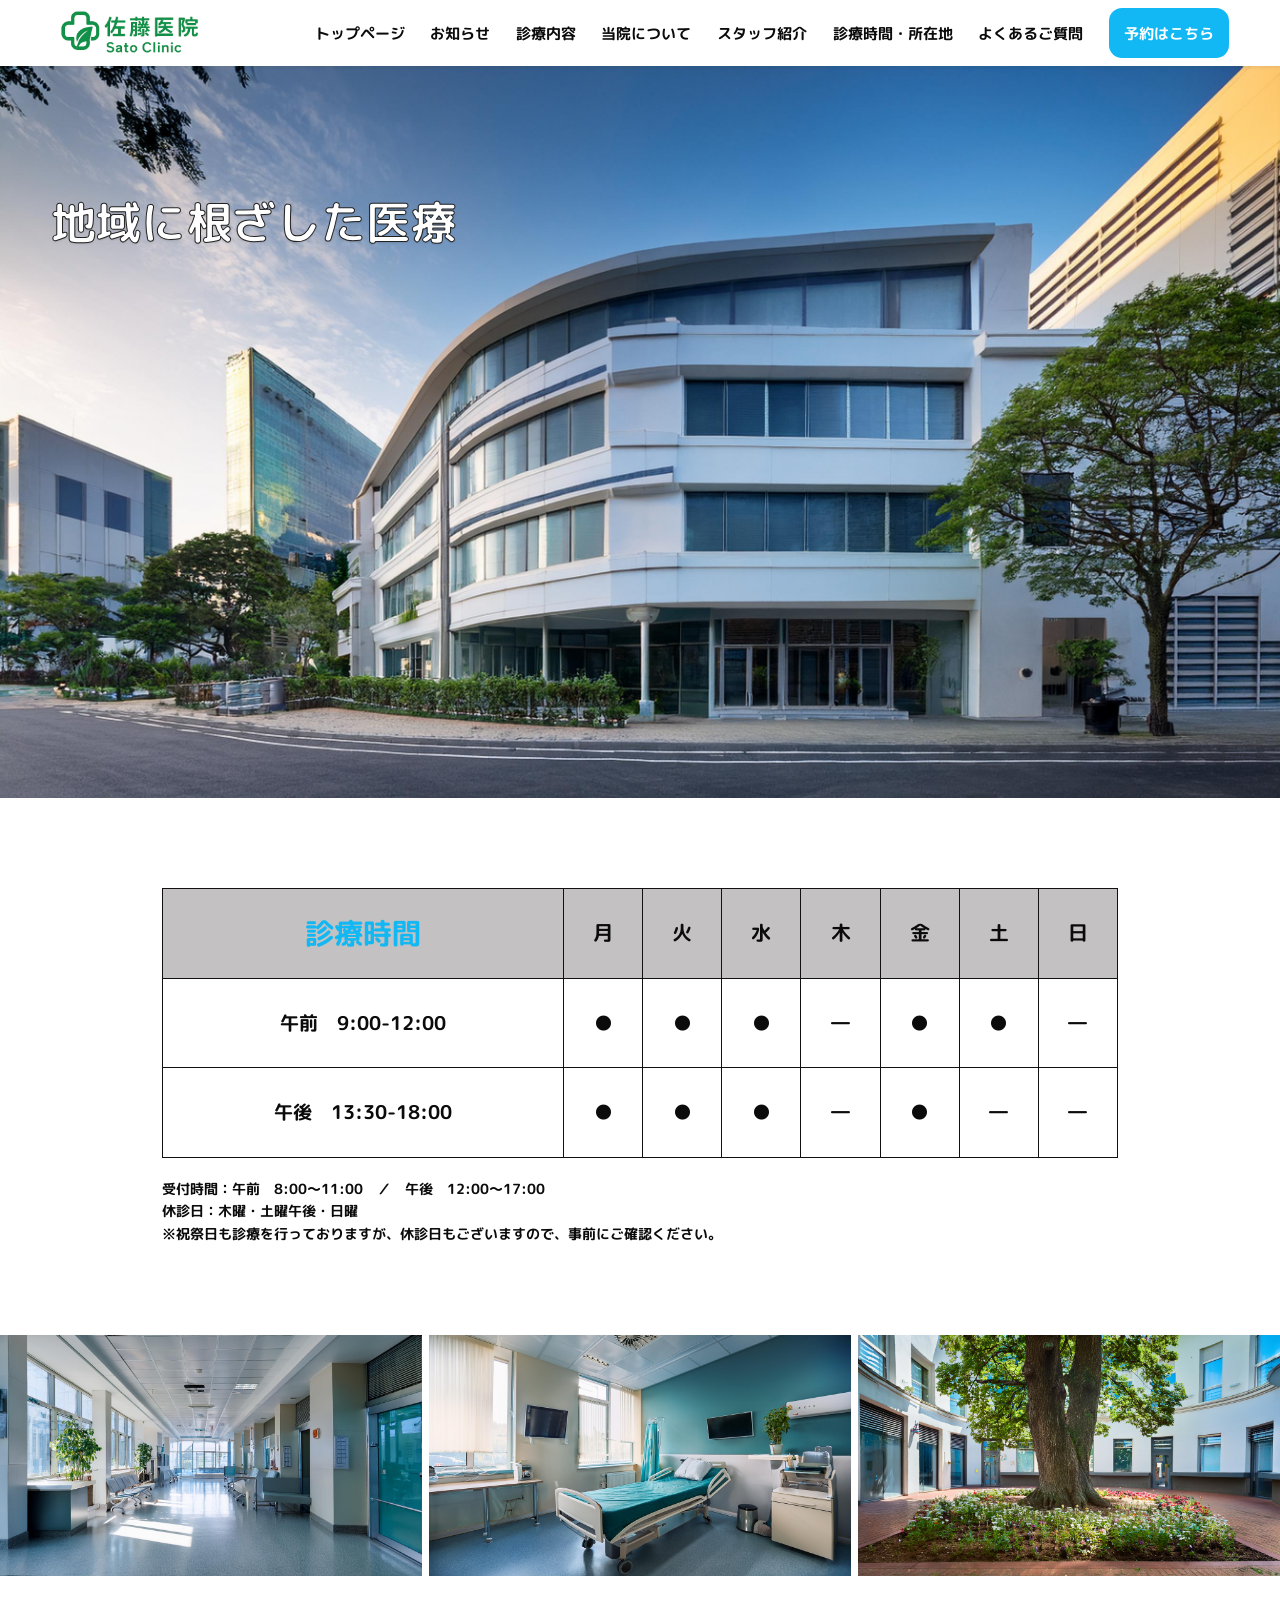
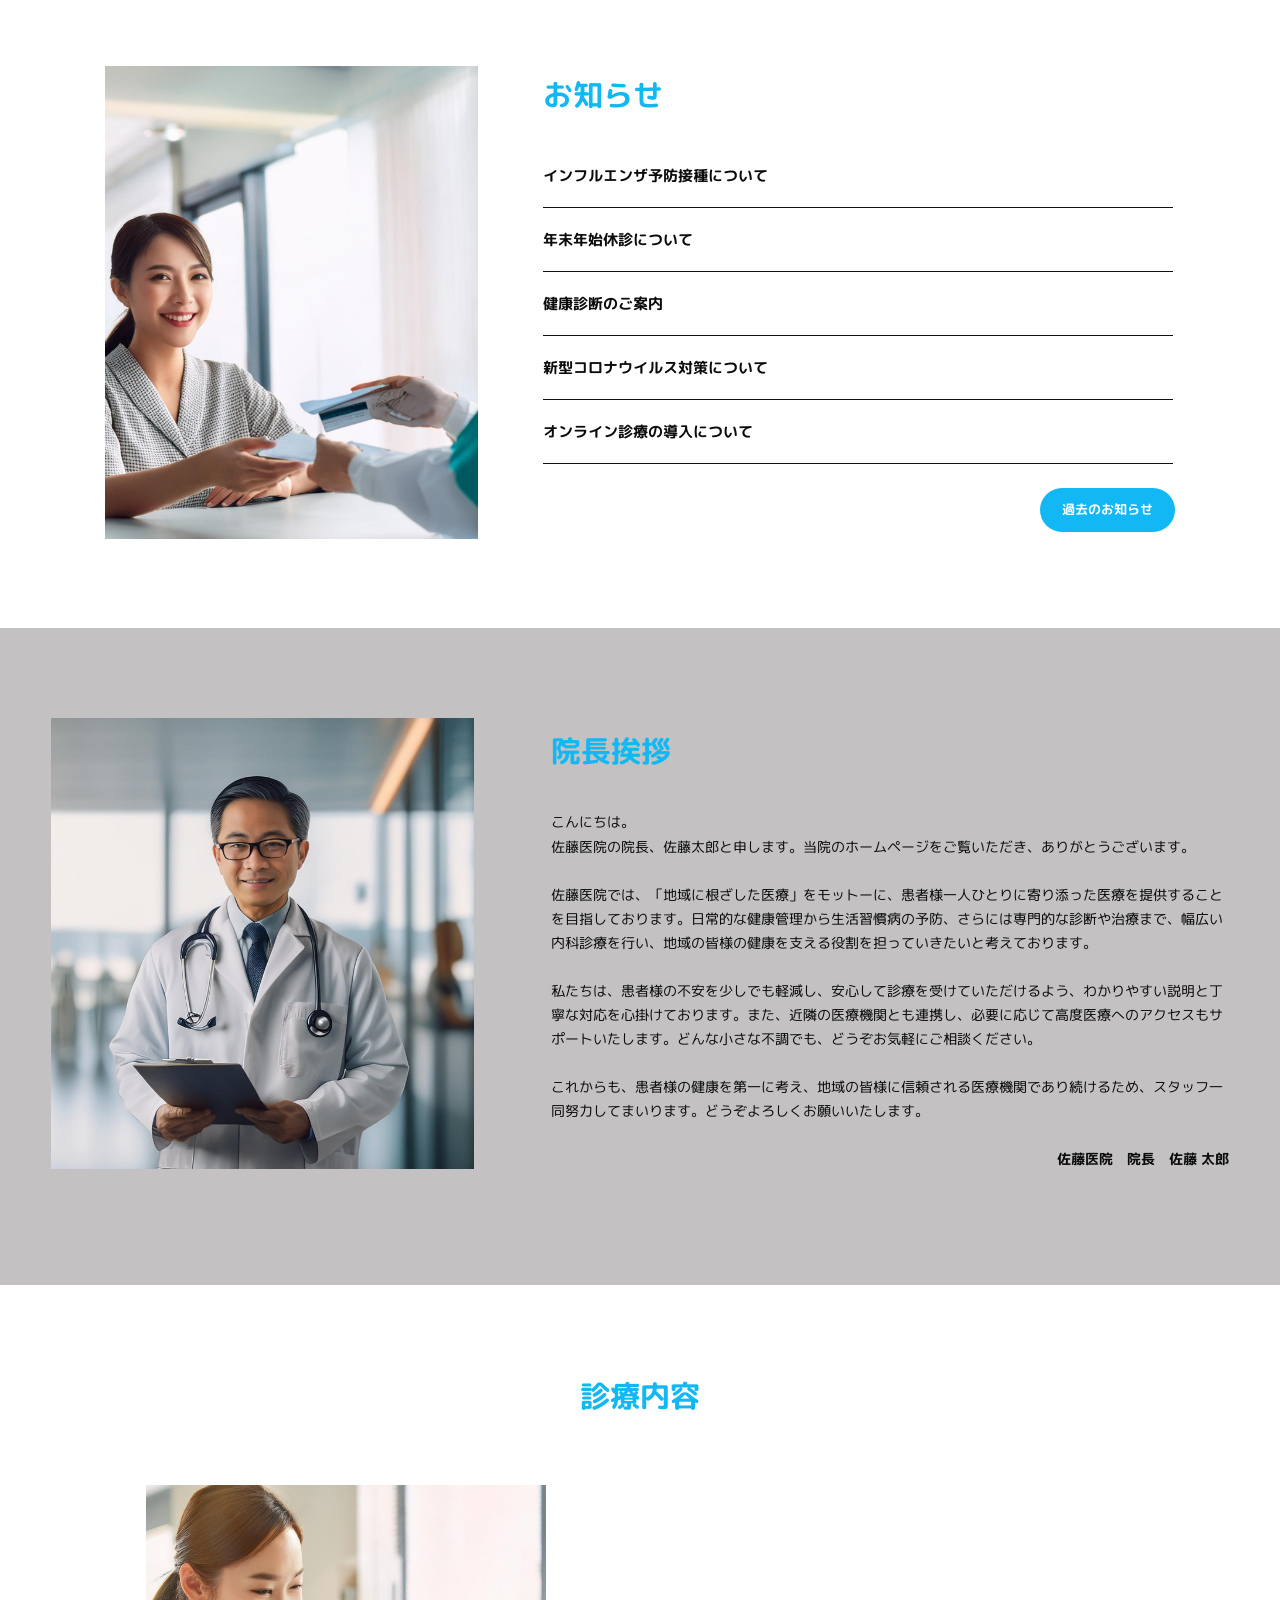
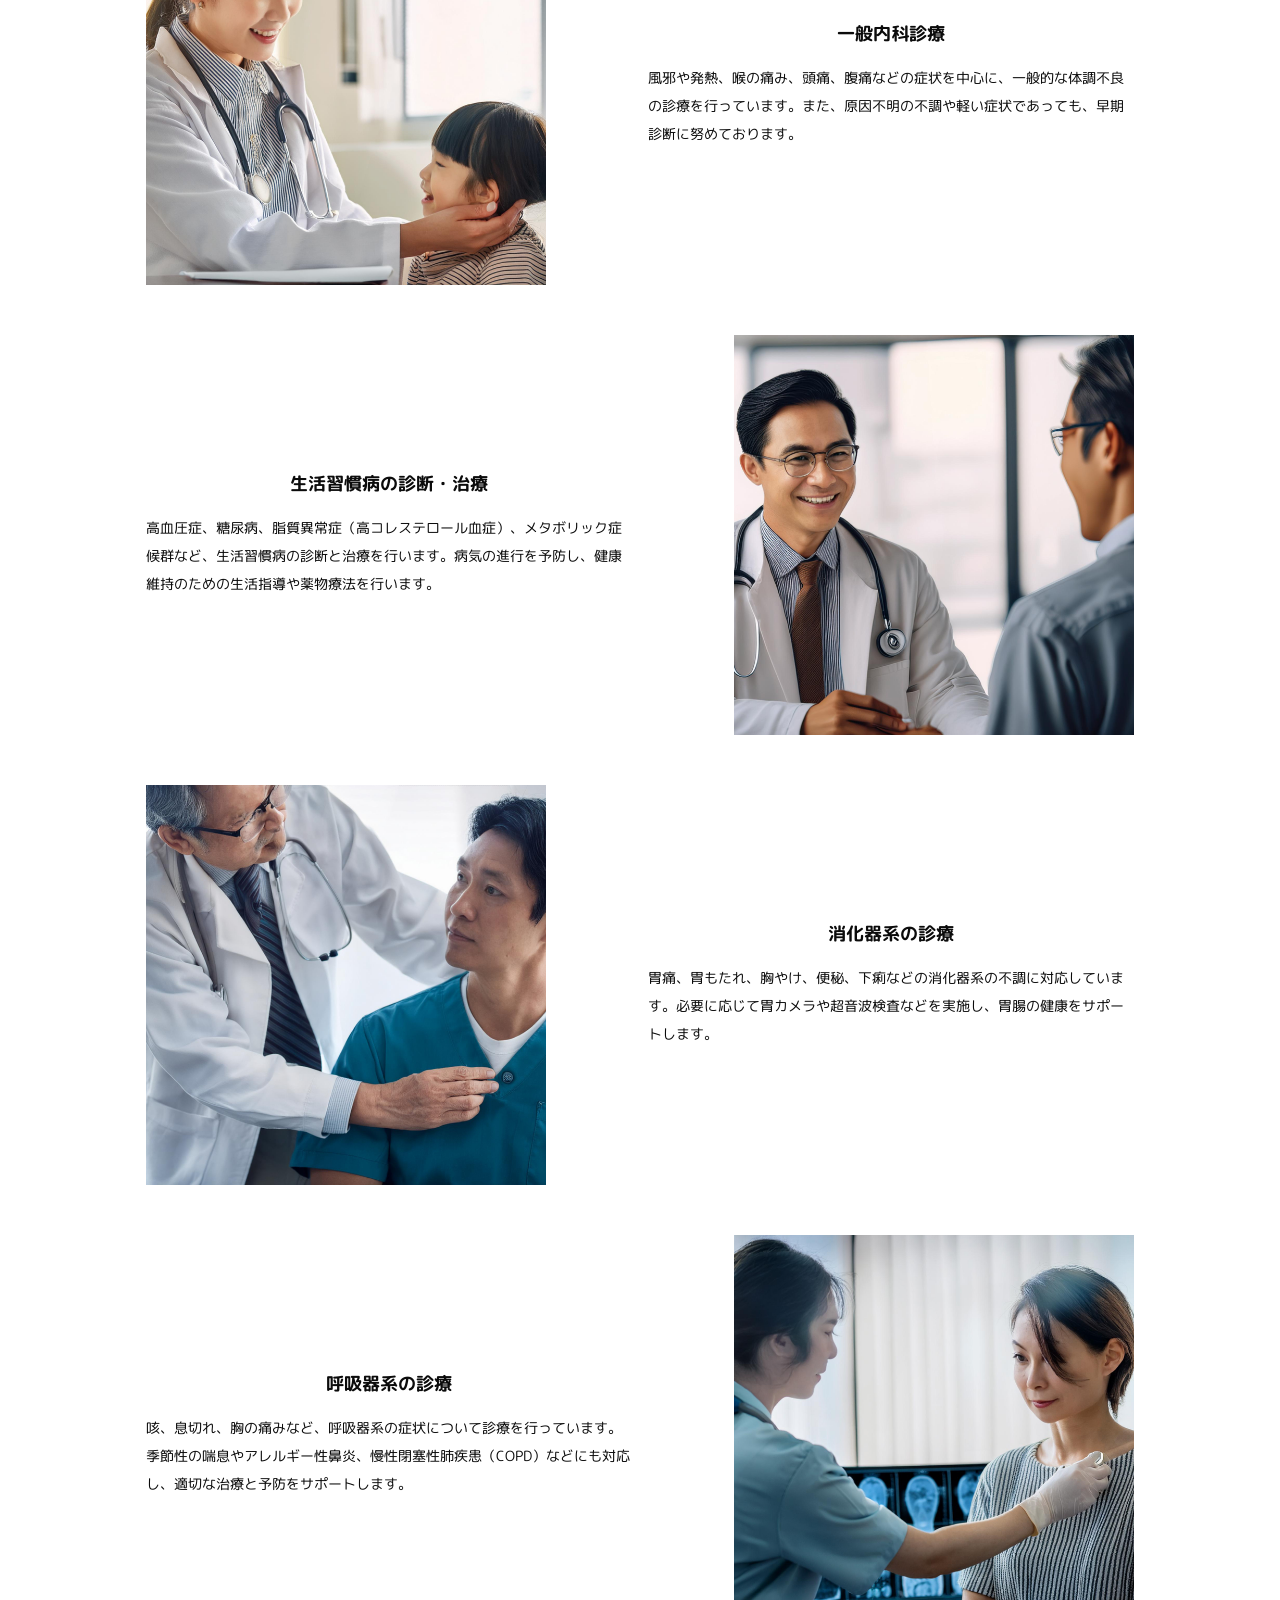
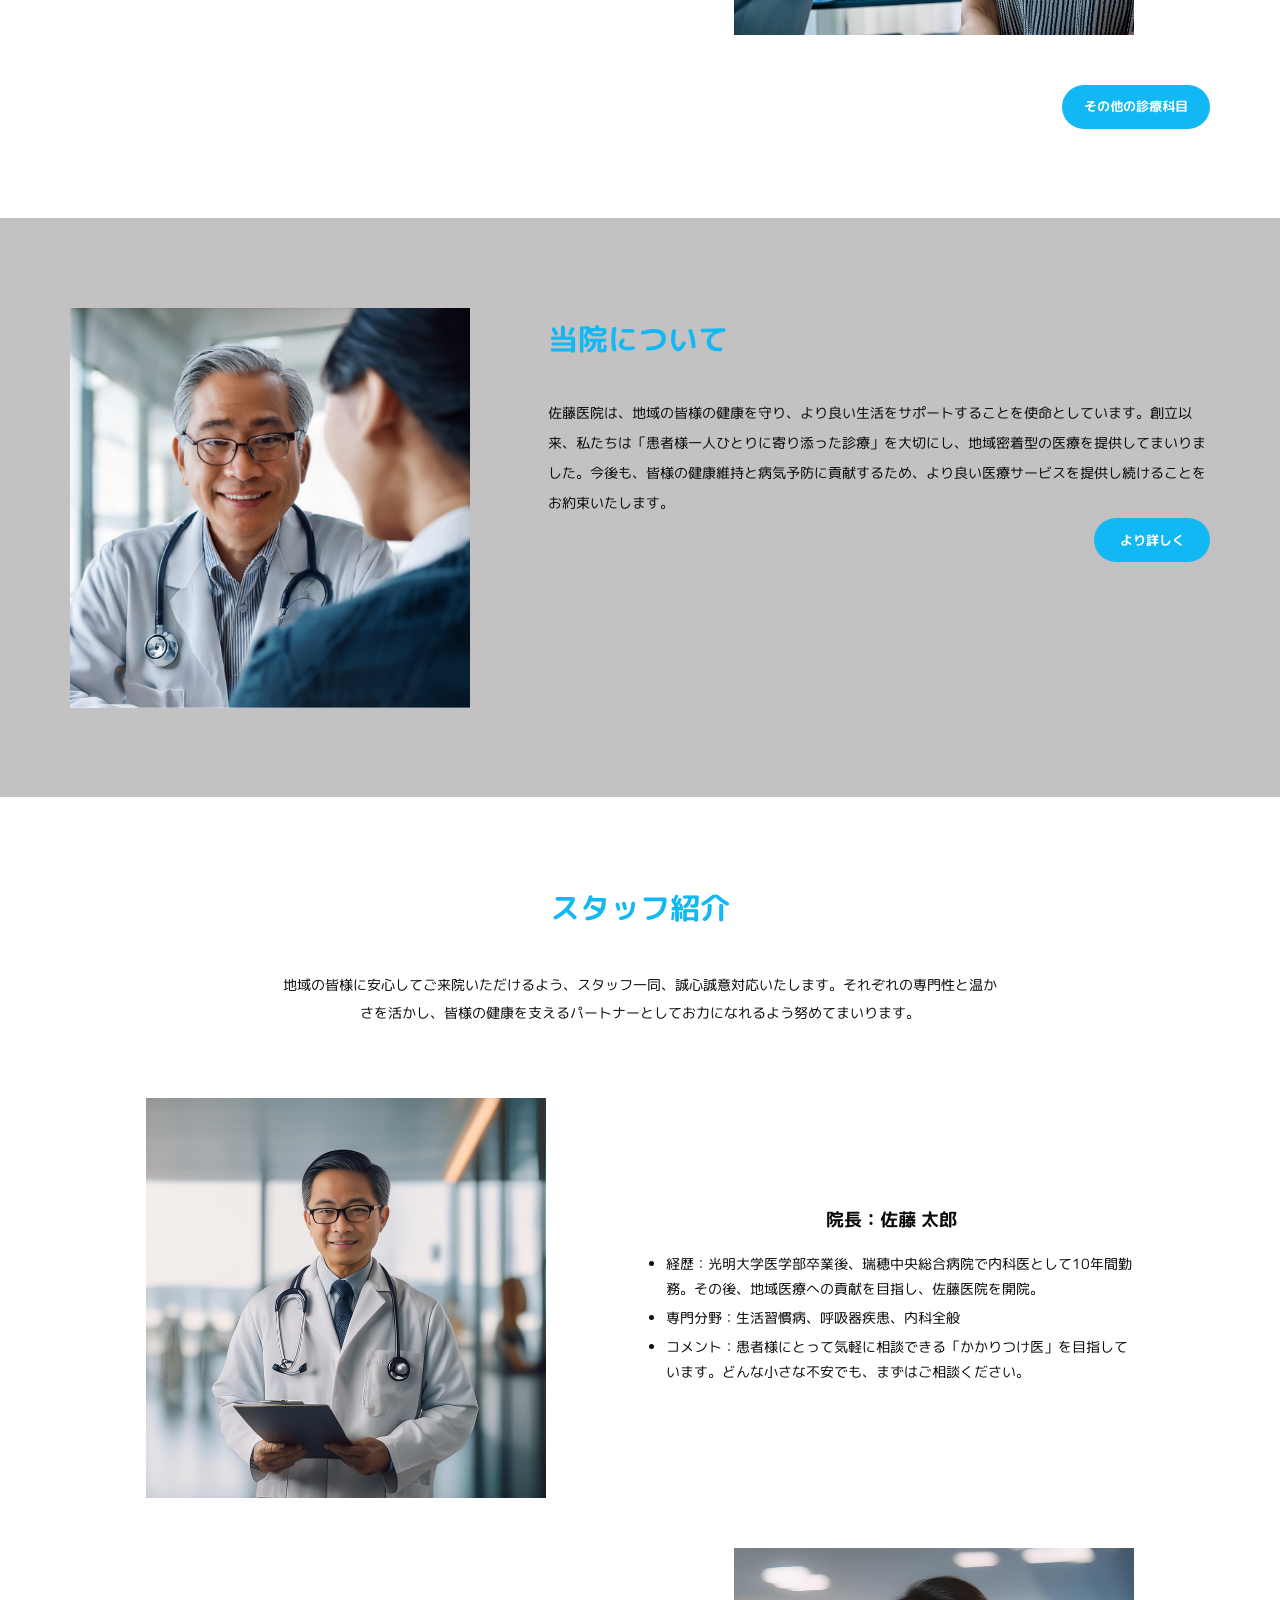
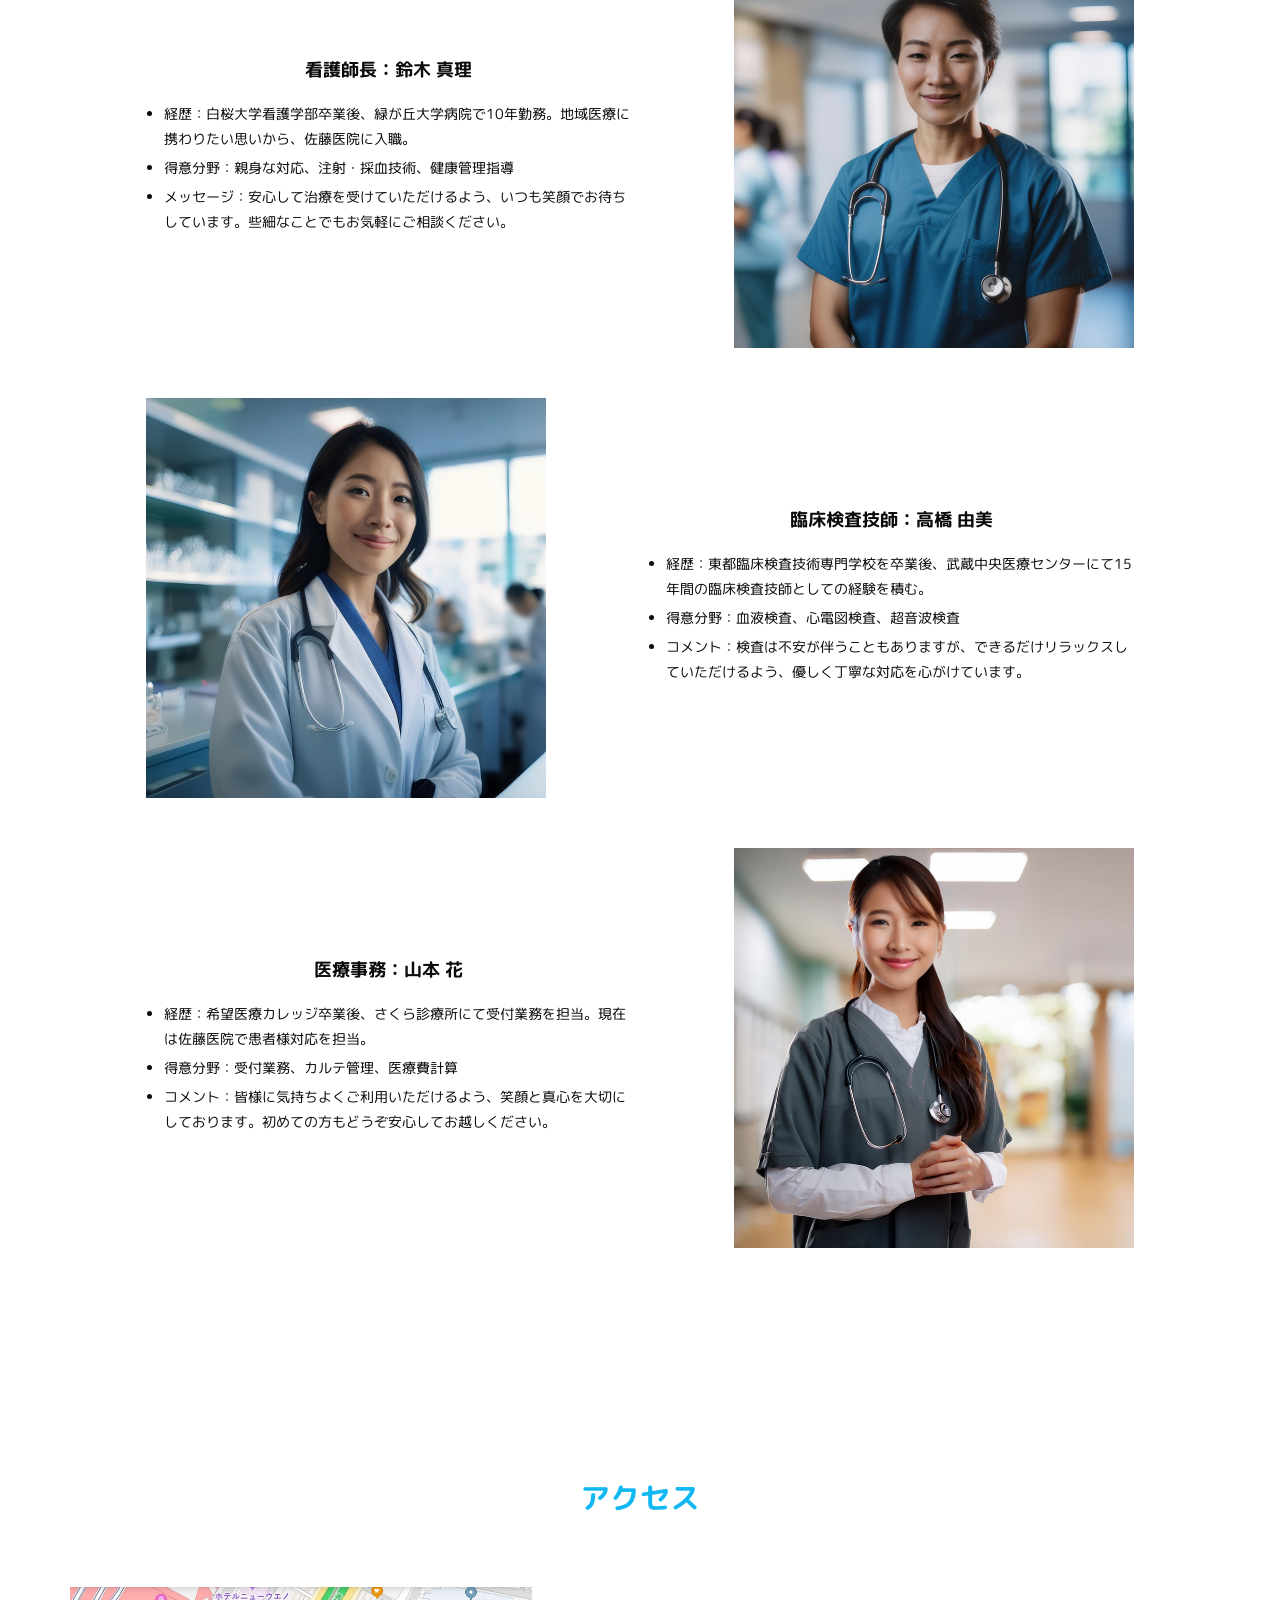
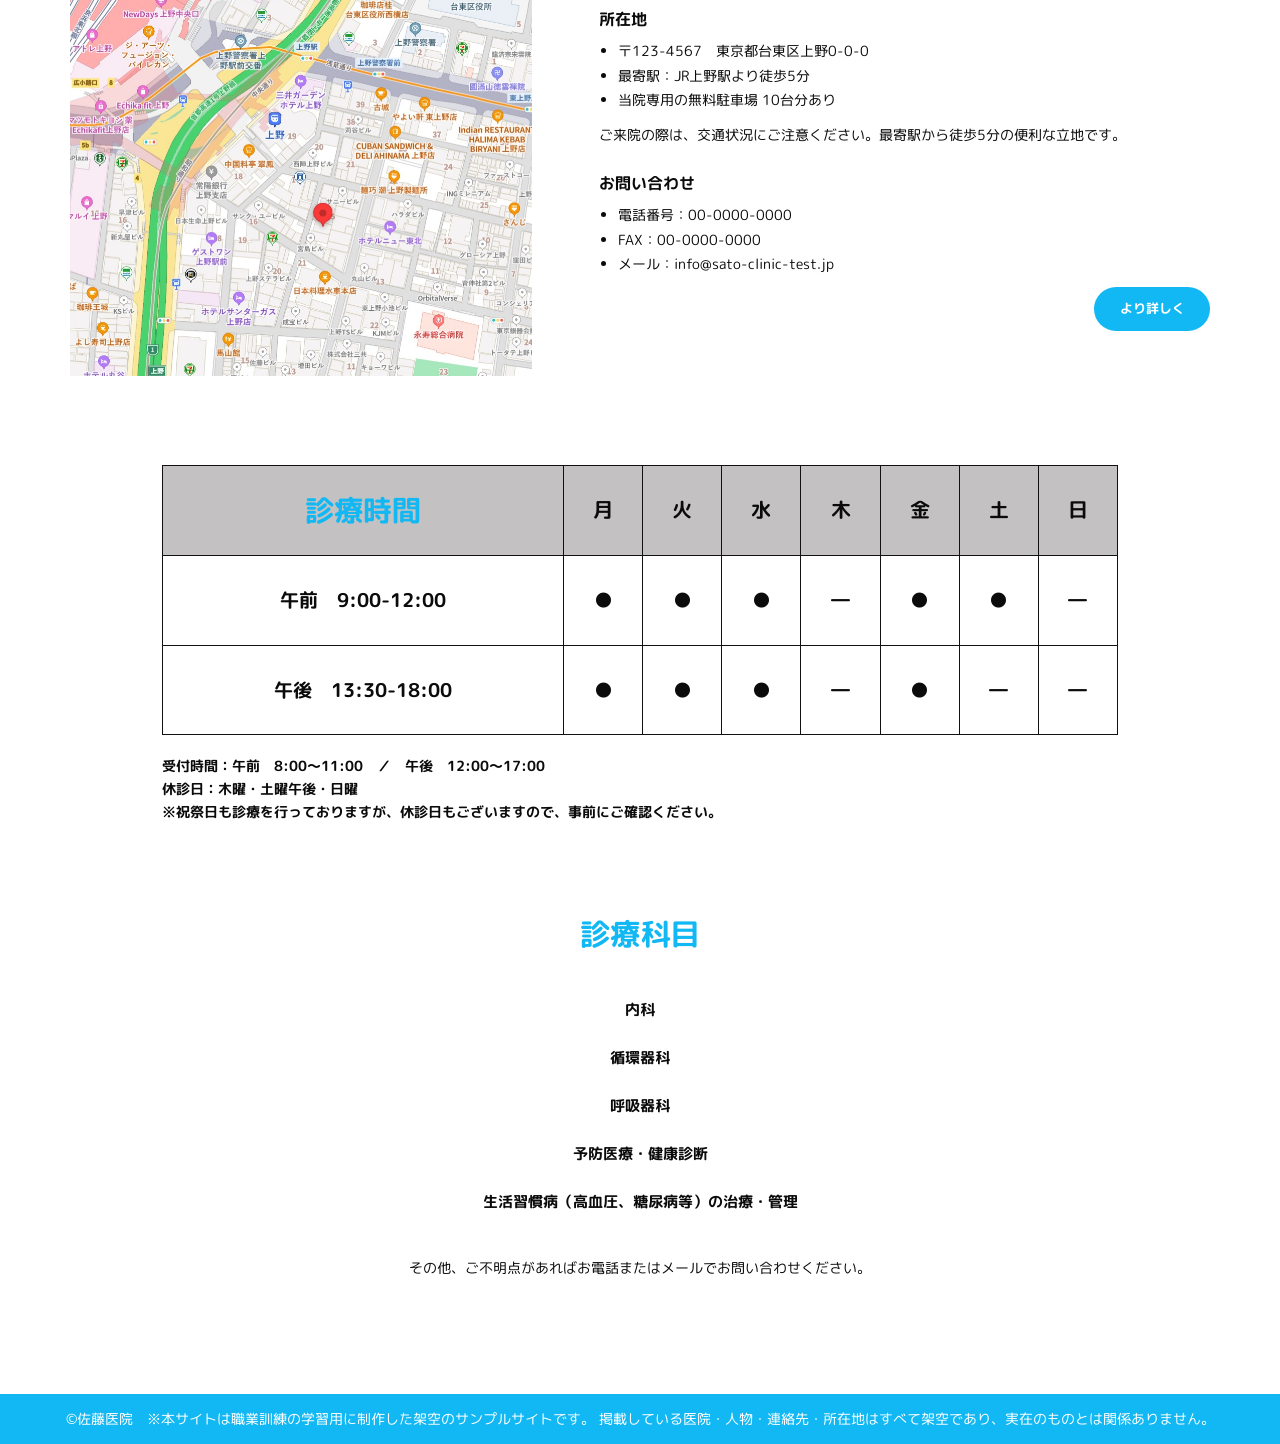
==== commit 1fd16451: "予約ダイアログの追加" ====
--- a/index.html
+++ b/index.html
@@ -1,169 +1,301 @@
 <!doctype html>
 <html lang="ja">
+
 <head>
   <meta charset="UTF-8">
   <meta name="viewport" content="width=device-width, initial-scale=1.0">
+  <meta name="robots" content="noindex, nofollow">
   <title>佐藤医院 | Sato Clinic</title>
   <link rel="stylesheet" href="./css/style.css">
-<script src="./js/header.js" defer></script><script src="./js/scroll-reveal.js" defer></script></head>
+  <script src="./js/header.js" defer></script>
+  <script src="./js/scroll-reveal.js" defer></script>
+</head>
+
 <body>
-<header class="site-header">
-  <div class="site-header__inner">
-    <button class="menu-toggle" type="button" aria-controls="site-navigation" aria-expanded="false" aria-label="メニューを開く"><span aria-hidden="true"></span><span aria-hidden="true"></span><span aria-hidden="true"></span></button><a class="site-logo" href="./index.html"><img src="./assets/Logo/logo.png" alt="佐藤医院 Sato Clinic"></a>
-    <nav id="site-navigation" class="site-nav" aria-label="メインナビゲーション">
-      <a href="./index.html">トップページ</a>
-      <a href="./news.html">お知らせ</a>
-      <a href="./medical.html">診療内容</a>
-      <a href="./about.html">当院について</a>
-      <a href="./index.html#staff">スタッフ紹介</a>
-      <a href="./access.html">診療時間・所在地</a>
-      <a href="./faq.html">よくあるご質問</a>
-    </nav>
-    <a class="reserve-link" href="./reservation.html">予約はこちら</a>
-  </div>
-</header>
-<main>
-  <section class="home-hero" aria-label="地域に根ざした医療">
-    <img src="./assets/Hospital_Exterior/hospital_1.jpg" alt="佐藤医院の外観">
-    <h1>地域に根ざした医療</h1>
-  </section>
-
-  <section class="home-hours-block">
-    <div class="hours">
-      <table class="hours-table" aria-label="診療時間">
-        <thead><tr><th>診療時間</th><th>月</th><th>火</th><th>水</th><th>木</th><th>金</th><th>土</th><th>日</th></tr></thead>
-        <tbody>
-          <tr><th>午前　9:00-12:00</th><td>●</td><td>●</td><td>●</td><td>―</td><td>●</td><td>●</td><td>―</td></tr>
-          <tr><th>午後　13:30-18:00</th><td>●</td><td>●</td><td>●</td><td>―</td><td>●</td><td>―</td><td>―</td></tr>
-        </tbody>
-      </table>
-      <p class="hours-note">受付時間：午前　8:00〜11:00　／　午後　12:00〜17:00<br>休診日：木曜・土曜午後・日曜<br>※祝祭日も診療を行っておりますが、休診日もございますので、事前にご確認ください。</p>
+  <header class="site-header">
+    <div class="site-header__inner">
+      <button class="menu-toggle" type="button" aria-controls="site-navigation" aria-expanded="false"
+        aria-label="メニューを開く"><span aria-hidden="true"></span><span aria-hidden="true"></span><span
+          aria-hidden="true"></span></button><a class="site-logo" href="./index.html"><img src="./assets/Logo/logo.png"
+          alt="佐藤医院 Sato Clinic"></a>
+      <nav id="site-navigation" class="site-nav" aria-label="メインナビゲーション">
+        <a href="./index.html">トップページ</a>
+        <a href="./news.html">お知らせ</a>
+        <a href="./medical.html">診療内容</a>
+        <a href="./about.html">当院について</a>
+        <a href="./index.html#staff">スタッフ紹介</a>
+        <a href="./access.html">診療時間・所在地</a>
+        <a href="./faq.html">よくあるご質問</a>
+      </nav>
+      <a class="reserve-link" href="./reservation.html">予約はこちら</a>
     </div>
-  </section>
-
-  <section class="facility-strip" aria-label="院内施設">
-    <img src="./assets/Hospital_Exterior/hospital_6.jpg" alt="院内待合スペース">
-    <img src="./assets/Hospital_Exterior/hospital_7.jpg" alt="診察室">
-    <img src="./assets/Hospital_Exterior/hospital_2.jpg" alt="中庭">
-  </section>
-
-  <section class="home-news">
-    <div class="home-news__inner">
-      <img src="./assets/crops/home-notice.jpg" alt="受付で案内を受ける患者">
-      <div class="home-news-copy">
-        <h2>お知らせ</h2>
-        <ul class="home-news-list">
-          <li>インフルエンザ予防接種について</li>
-          <li>年末年始休診について</li>
-          <li>健康診断のご案内</li>
-          <li>新型コロナウイルス対策について</li>
-          <li>オンライン診療の導入について</li>
-        </ul>
-        <p class="home-news__button"><a class="blue-button" href="./news.html">過去のお知らせ</a></p>
-      </div>
-    </div>
-  </section>
-
-  <section class="home-director">
-    <div class="home-director__inner">
-      <img src="./assets/crops/home-director.jpg" alt="院長 佐藤太郎">
-      <div class="home-director-copy">
-        <h2>院長挨拶</h2>
-        <p>こんにちは。<br>佐藤医院の院長、佐藤太郎と申します。当院のホームページをご覧いただき、ありがとうございます。</p>
-        <p>佐藤医院では、「地域に根ざした医療」をモットーに、患者様一人ひとりに寄り添った医療を提供することを目指しております。日常的な健康管理から生活習慣病の予防、さらには専門的な診断や治療まで、幅広い内科診療を行い、地域の皆様の健康を支える役割を担っていきたいと考えております。</p>
-        <p>私たちは、患者様の不安を少しでも軽減し、安心して診療を受けていただけるよう、わかりやすい説明と丁寧な対応を心掛けております。また、近隣の医療機関とも連携し、必要に応じて高度医療へのアクセスもサポートいたします。どんな小さな不調でも、どうぞお気軽にご相談ください。</p>
-        <p>これからも、患者様の健康を第一に考え、地域の皆様に信頼される医療機関であり続けるため、スタッフ一同努力してまいります。どうぞよろしくお願いいたします。</p>
-        <p class="director-sign">佐藤医院　院長　佐藤 太郎</p>
-      </div>
-    </div>
-  </section>
-
-  <section class="home-medical" id="medical">
-    <div class="home-medical__inner">
-      <h2 class="section-title">診療内容</h2>
-      <article class="home-medical-row">
-        <img src="./assets/crops/medical-1.jpg" alt="一般内科診療">
-        <div class="home-medical-copy"><h3>一般内科診療</h3><p>風邪や発熱、喉の痛み、頭痛、腹痛などの症状を中心に、一般的な体調不良の診療を行っています。また、原因不明の不調や軽い症状であっても、早期診断に努めております。</p></div>
-      </article>
-      <article class="home-medical-row">
-        <img src="./assets/crops/medical-2.jpg" alt="生活習慣病の診断・治療">
-        <div class="home-medical-copy"><h3>生活習慣病の診断・治療</h3><p>高血圧症、糖尿病、脂質異常症（高コレステロール血症）、メタボリック症候群など、生活習慣病の診断と治療を行います。病気の進行を予防し、健康維持のための生活指導や薬物療法を行います。</p></div>
-      </article>
-      <article class="home-medical-row">
-        <img src="./assets/crops/medical-3.jpg" alt="消化器系の診療">
-        <div class="home-medical-copy"><h3>消化器系の診療</h3><p>胃痛、胃もたれ、胸やけ、便秘、下痢などの消化器系の不調に対応しています。必要に応じて胃カメラや超音波検査などを実施し、胃腸の健康をサポートします。</p></div>
-      </article>
-      <article class="home-medical-row">
-        <img src="./assets/crops/medical-4.jpg" alt="呼吸器系の診療">
-        <div class="home-medical-copy"><h3>呼吸器系の診療</h3><p>咳、息切れ、胸の痛みなど、呼吸器系の症状について診療を行っています。季節性の喘息やアレルギー性鼻炎、慢性閉塞性肺疾患（COPD）などにも対応し、適切な治療と予防をサポートします。</p></div>
-      </article>
-      <p class="home-medical__button"><a class="blue-button" href="./medical.html">その他の診療科目</a></p>
-    </div>
-  </section>
-
-  <section class="home-about">
-    <div class="home-about__inner">
-      <img src="./assets/crops/home-about.jpg" alt="患者様と話す医師">
-      <div class="home-about-copy">
-        <h2>当院について</h2>
-        <p>佐藤医院は、地域の皆様の健康を守り、より良い生活をサポートすることを使命としています。創立以来、私たちは「患者様一人ひとりに寄り添った診療」を大切にし、地域密着型の医療を提供してまいりました。今後も、皆様の健康維持と病気予防に貢献するため、より良い医療サービスを提供し続けることをお約束いたします。</p>
-        <p class="home-about__button"><a class="blue-button" href="./about.html">より詳しく</a></p>
-      </div>
-    </div>
-  </section>
-
-  <section class="home-staff" id="staff">
-    <div class="home-staff__inner">
-      <h2 class="section-title">スタッフ紹介</h2>
-      <p class="staff-lead">地域の皆様に安心してご来院いただけるよう、スタッフ一同、誠心誠意対応いたします。それぞれの専門性と温かさを活かし、皆様の健康を支えるパートナーとしてお力になれるよう努めてまいります。</p>
-      <article class="staff-row">
-        <img src="./assets/crops/staff-1.jpg" alt="院長 佐藤太郎">
-        <div class="staff-copy"><h3>院長：佐藤 太郎</h3><ul><li>経歴：光明大学医学部卒業後、瑞穂中央総合病院で内科医として10年間勤務。その後、地域医療への貢献を目指し、佐藤医院を開院。</li><li>専門分野：生活習慣病、呼吸器疾患、内科全般</li><li>コメント：患者様にとって気軽に相談できる「かかりつけ医」を目指しています。どんな小さな不安でも、まずはご相談ください。</li></ul></div>
-      </article>
-      <article class="staff-row">
-        <img src="./assets/crops/staff-2.jpg" alt="看護師長 鈴木真理">
-        <div class="staff-copy"><h3>看護師長：鈴木 真理</h3><ul><li>経歴：白桜大学看護学部卒業後、緑が丘大学病院で10年勤務。地域医療に携わりたい思いから、佐藤医院に入職。</li><li>得意分野：親身な対応、注射・採血技術、健康管理指導</li><li>メッセージ：安心して治療を受けていただけるよう、いつも笑顔でお待ちしています。些細なことでもお気軽にご相談ください。</li></ul></div>
-      </article>
-      <article class="staff-row">
-        <img src="./assets/crops/staff-3.jpg" alt="臨床検査技師 高橋由美">
-        <div class="staff-copy"><h3>臨床検査技師：高橋 由美</h3><ul><li>経歴：東都臨床検査技術専門学校を卒業後、武蔵中央医療センターにて15年間の臨床検査技師としての経験を積む。</li><li>得意分野：血液検査、心電図検査、超音波検査</li><li>コメント：検査は不安が伴うこともありますが、できるだけリラックスしていただけるよう、優しく丁寧な対応を心がけています。</li></ul></div>
-      </article>
-      <article class="staff-row">
-        <img src="./assets/crops/staff-4.jpg" alt="医療事務 山本花">
-        <div class="staff-copy"><h3>医療事務：山本 花</h3><ul><li>経歴：希望医療カレッジ卒業後、さくら診療所にて受付業務を担当。現在は佐藤医院で患者様対応を担当。</li><li>得意分野：受付業務、カルテ管理、医療費計算</li><li>コメント：皆様に気持ちよくご利用いただけるよう、笑顔と真心を大切にしております。初めての方もどうぞ安心してお越しください。</li></ul></div>
-      </article>
-    </div>
-  </section>
-
-  <section class="home-access">
-    <div class="home-access__inner">
-      <h2 class="section-title">アクセス</h2>
-      <div class="home-access-top">
-        <img src="./assets/map.jpg" alt="佐藤医院周辺地図">
-        <div class="home-access-copy">
-          <h3>所在地</h3>
-          <ul><li>〒123-4567　東京都台東区上野0-0-0</li><li>最寄駅：JR上野駅より徒歩5分</li><li>当院専用の無料駐車場 10台分あり</li></ul>
-          <p>ご来院の際は、交通状況にご注意ください。最寄駅から徒歩5分の便利な立地です。</p>
-          <h3>お問い合わせ</h3>
-          <ul><li>電話番号：00-0000-0000</li><li>FAX：00-0000-0000</li><li>メール：info@sato-clinic-test.jp</li></ul>
-          <p class="home-access-button"><a class="blue-button" href="./access.html">より詳しく</a></p>
-        </div>
-      </div>
+  </header>
+  <main>
+    <section class="home-hero" aria-label="地域に根ざした医療">
+      <img src="./assets/Hospital_Exterior/hospital_1.jpg" alt="佐藤医院の外観">
+      <h1>地域に根ざした医療</h1>
+    </section>
+
+    <section class="home-hours-block">
       <div class="hours">
         <table class="hours-table" aria-label="診療時間">
-          <thead><tr><th>診療時間</th><th>月</th><th>火</th><th>水</th><th>木</th><th>金</th><th>土</th><th>日</th></tr></thead>
-          <tbody><tr><th>午前　9:00-12:00</th><td>●</td><td>●</td><td>●</td><td>―</td><td>●</td><td>●</td><td>―</td></tr><tr><th>午後　13:30-18:00</th><td>●</td><td>●</td><td>●</td><td>―</td><td>●</td><td>―</td><td>―</td></tr></tbody>
+          <thead>
+            <tr>
+              <th>診療時間</th>
+              <th>月</th>
+              <th>火</th>
+              <th>水</th>
+              <th>木</th>
+              <th>金</th>
+              <th>土</th>
+              <th>日</th>
+            </tr>
+          </thead>
+          <tbody>
+            <tr>
+              <th>午前　9:00-12:00</th>
+              <td>●</td>
+              <td>●</td>
+              <td>●</td>
+              <td>―</td>
+              <td>●</td>
+              <td>●</td>
+              <td>―</td>
+            </tr>
+            <tr>
+              <th>午後　13:30-18:00</th>
+              <td>●</td>
+              <td>●</td>
+              <td>●</td>
+              <td>―</td>
+              <td>●</td>
+              <td>―</td>
+              <td>―</td>
+            </tr>
+          </tbody>
         </table>
-        <p class="hours-note">受付時間：午前　8:00〜11:00　／　午後　12:00〜17:00<br>休診日：木曜・土曜午後・日曜<br>※祝祭日も診療を行っておりますが、休診日もございますので、事前にご確認ください。</p>
-      </div>
-      <div class="home-departments">
-        <h2>診療科目</h2>
-        <p>内科</p><p>循環器科</p><p>呼吸器科</p><p>予防医療・健康診断</p><p>生活習慣病（高血圧、糖尿病等）の治療・管理</p>
-        <p class="help">その他、ご不明点があればお電話またはメールでお問い合わせください。</p>
-      </div>
-    </div>
-  </section>
-</main>
-<footer class="site-footer">©佐藤医院</footer>
+        <p class="hours-note">
+          受付時間：午前　8:00〜11:00　／　午後　12:00〜17:00<br>休診日：木曜・土曜午後・日曜<br>※祝祭日も診療を行っておりますが、休診日もございますので、事前にご確認ください。</p>
+      </div>
+    </section>
+
+    <section class="facility-strip" aria-label="院内施設">
+      <img src="./assets/Hospital_Exterior/hospital_6.jpg" alt="院内待合スペース">
+      <img src="./assets/Hospital_Exterior/hospital_7.jpg" alt="診察室">
+      <img src="./assets/Hospital_Exterior/hospital_2.jpg" alt="中庭">
+    </section>
+
+    <section class="home-news">
+      <div class="home-news__inner">
+        <img src="./assets/crops/home-notice.jpg" alt="受付で案内を受ける患者">
+        <div class="home-news-copy">
+          <h2>お知らせ</h2>
+          <ul class="home-news-list">
+            <li>インフルエンザ予防接種について</li>
+            <li>年末年始休診について</li>
+            <li>健康診断のご案内</li>
+            <li>新型コロナウイルス対策について</li>
+            <li>オンライン診療の導入について</li>
+          </ul>
+          <p class="home-news__button"><a class="blue-button" href="./news.html">過去のお知らせ</a></p>
+        </div>
+      </div>
+    </section>
+
+    <section class="home-director">
+      <div class="home-director__inner">
+        <img src="./assets/crops/home-director.jpg" alt="院長 佐藤太郎">
+        <div class="home-director-copy">
+          <h2>院長挨拶</h2>
+          <p>こんにちは。<br>佐藤医院の院長、佐藤太郎と申します。当院のホームページをご覧いただき、ありがとうございます。</p>
+          <p>
+            佐藤医院では、「地域に根ざした医療」をモットーに、患者様一人ひとりに寄り添った医療を提供することを目指しております。日常的な健康管理から生活習慣病の予防、さらには専門的な診断や治療まで、幅広い内科診療を行い、地域の皆様の健康を支える役割を担っていきたいと考えております。
+          </p>
+          <p>
+            私たちは、患者様の不安を少しでも軽減し、安心して診療を受けていただけるよう、わかりやすい説明と丁寧な対応を心掛けております。また、近隣の医療機関とも連携し、必要に応じて高度医療へのアクセスもサポートいたします。どんな小さな不調でも、どうぞお気軽にご相談ください。
+          </p>
+          <p>これからも、患者様の健康を第一に考え、地域の皆様に信頼される医療機関であり続けるため、スタッフ一同努力してまいります。どうぞよろしくお願いいたします。</p>
+          <p class="director-sign">佐藤医院　院長　佐藤 太郎</p>
+        </div>
+      </div>
+    </section>
+
+    <section class="home-medical" id="medical">
+      <div class="home-medical__inner">
+        <h2 class="section-title">診療内容</h2>
+        <article class="home-medical-row">
+          <img src="./assets/crops/medical-1.jpg" alt="一般内科診療">
+          <div class="home-medical-copy">
+            <h3>一般内科診療</h3>
+            <p>風邪や発熱、喉の痛み、頭痛、腹痛などの症状を中心に、一般的な体調不良の診療を行っています。また、原因不明の不調や軽い症状であっても、早期診断に努めております。</p>
+          </div>
+        </article>
+        <article class="home-medical-row">
+          <img src="./assets/crops/medical-2.jpg" alt="生活習慣病の診断・治療">
+          <div class="home-medical-copy">
+            <h3>生活習慣病の診断・治療</h3>
+            <p>高血圧症、糖尿病、脂質異常症（高コレステロール血症）、メタボリック症候群など、生活習慣病の診断と治療を行います。病気の進行を予防し、健康維持のための生活指導や薬物療法を行います。</p>
+          </div>
+        </article>
+        <article class="home-medical-row">
+          <img src="./assets/crops/medical-3.jpg" alt="消化器系の診療">
+          <div class="home-medical-copy">
+            <h3>消化器系の診療</h3>
+            <p>胃痛、胃もたれ、胸やけ、便秘、下痢などの消化器系の不調に対応しています。必要に応じて胃カメラや超音波検査などを実施し、胃腸の健康をサポートします。</p>
+          </div>
+        </article>
+        <article class="home-medical-row">
+          <img src="./assets/crops/medical-4.jpg" alt="呼吸器系の診療">
+          <div class="home-medical-copy">
+            <h3>呼吸器系の診療</h3>
+            <p>咳、息切れ、胸の痛みなど、呼吸器系の症状について診療を行っています。季節性の喘息やアレルギー性鼻炎、慢性閉塞性肺疾患（COPD）などにも対応し、適切な治療と予防をサポートします。</p>
+          </div>
+        </article>
+        <p class="home-medical__button"><a class="blue-button" href="./medical.html">その他の診療科目</a></p>
+      </div>
+    </section>
+
+    <section class="home-about">
+      <div class="home-about__inner">
+        <img src="./assets/crops/home-about.jpg" alt="患者様と話す医師">
+        <div class="home-about-copy">
+          <h2>当院について</h2>
+          <p>
+            佐藤医院は、地域の皆様の健康を守り、より良い生活をサポートすることを使命としています。創立以来、私たちは「患者様一人ひとりに寄り添った診療」を大切にし、地域密着型の医療を提供してまいりました。今後も、皆様の健康維持と病気予防に貢献するため、より良い医療サービスを提供し続けることをお約束いたします。
+          </p>
+          <p class="home-about__button"><a class="blue-button" href="./about.html">より詳しく</a></p>
+        </div>
+      </div>
+    </section>
+
+    <section class="home-staff" id="staff">
+      <div class="home-staff__inner">
+        <h2 class="section-title">スタッフ紹介</h2>
+        <p class="staff-lead">
+          地域の皆様に安心してご来院いただけるよう、スタッフ一同、誠心誠意対応いたします。それぞれの専門性と温かさを活かし、皆様の健康を支えるパートナーとしてお力になれるよう努めてまいります。</p>
+        <article class="staff-row">
+          <img src="./assets/crops/staff-1.jpg" alt="院長 佐藤太郎">
+          <div class="staff-copy">
+            <h3>院長：佐藤 太郎</h3>
+            <ul>
+              <li>経歴：光明大学医学部卒業後、瑞穂中央総合病院で内科医として10年間勤務。その後、地域医療への貢献を目指し、佐藤医院を開院。</li>
+              <li>専門分野：生活習慣病、呼吸器疾患、内科全般</li>
+              <li>コメント：患者様にとって気軽に相談できる「かかりつけ医」を目指しています。どんな小さな不安でも、まずはご相談ください。</li>
+            </ul>
+          </div>
+        </article>
+        <article class="staff-row">
+          <img src="./assets/crops/staff-2.jpg" alt="看護師長 鈴木真理">
+          <div class="staff-copy">
+            <h3>看護師長：鈴木 真理</h3>
+            <ul>
+              <li>経歴：白桜大学看護学部卒業後、緑が丘大学病院で10年勤務。地域医療に携わりたい思いから、佐藤医院に入職。</li>
+              <li>得意分野：親身な対応、注射・採血技術、健康管理指導</li>
+              <li>メッセージ：安心して治療を受けていただけるよう、いつも笑顔でお待ちしています。些細なことでもお気軽にご相談ください。</li>
+            </ul>
+          </div>
+        </article>
+        <article class="staff-row">
+          <img src="./assets/crops/staff-3.jpg" alt="臨床検査技師 高橋由美">
+          <div class="staff-copy">
+            <h3>臨床検査技師：高橋 由美</h3>
+            <ul>
+              <li>経歴：東都臨床検査技術専門学校を卒業後、武蔵中央医療センターにて15年間の臨床検査技師としての経験を積む。</li>
+              <li>得意分野：血液検査、心電図検査、超音波検査</li>
+              <li>コメント：検査は不安が伴うこともありますが、できるだけリラックスしていただけるよう、優しく丁寧な対応を心がけています。</li>
+            </ul>
+          </div>
+        </article>
+        <article class="staff-row">
+          <img src="./assets/crops/staff-4.jpg" alt="医療事務 山本花">
+          <div class="staff-copy">
+            <h3>医療事務：山本 花</h3>
+            <ul>
+              <li>経歴：希望医療カレッジ卒業後、さくら診療所にて受付業務を担当。現在は佐藤医院で患者様対応を担当。</li>
+              <li>得意分野：受付業務、カルテ管理、医療費計算</li>
+              <li>コメント：皆様に気持ちよくご利用いただけるよう、笑顔と真心を大切にしております。初めての方もどうぞ安心してお越しください。</li>
+            </ul>
+          </div>
+        </article>
+      </div>
+    </section>
+
+    <section class="home-access">
+      <div class="home-access__inner">
+        <h2 class="section-title">アクセス</h2>
+        <div class="home-access-top">
+          <img src="./assets/map.jpg" alt="佐藤医院周辺地図">
+          <div class="home-access-copy">
+            <h3>所在地</h3>
+            <ul>
+              <li>〒123-4567　東京都台東区上野0-0-0</li>
+              <li>最寄駅：JR上野駅より徒歩5分</li>
+              <li>当院専用の無料駐車場 10台分あり</li>
+            </ul>
+            <p>ご来院の際は、交通状況にご注意ください。最寄駅から徒歩5分の便利な立地です。</p>
+            <h3>お問い合わせ</h3>
+            <ul>
+              <li>電話番号：00-0000-0000</li>
+              <li>FAX：00-0000-0000</li>
+              <li>メール：info@sato-clinic-test.jp</li>
+            </ul>
+            <p class="home-access-button"><a class="blue-button" href="./access.html">より詳しく</a></p>
+          </div>
+        </div>
+        <div class="hours">
+          <table class="hours-table" aria-label="診療時間">
+            <thead>
+              <tr>
+                <th>診療時間</th>
+                <th>月</th>
+                <th>火</th>
+                <th>水</th>
+                <th>木</th>
+                <th>金</th>
+                <th>土</th>
+                <th>日</th>
+              </tr>
+            </thead>
+            <tbody>
+              <tr>
+                <th>午前　9:00-12:00</th>
+                <td>●</td>
+                <td>●</td>
+                <td>●</td>
+                <td>―</td>
+                <td>●</td>
+                <td>●</td>
+                <td>―</td>
+              </tr>
+              <tr>
+                <th>午後　13:30-18:00</th>
+                <td>●</td>
+                <td>●</td>
+                <td>●</td>
+                <td>―</td>
+                <td>●</td>
+                <td>―</td>
+                <td>―</td>
+              </tr>
+            </tbody>
+          </table>
+          <p class="hours-note">
+            受付時間：午前　8:00〜11:00　／　午後　12:00〜17:00<br>休診日：木曜・土曜午後・日曜<br>※祝祭日も診療を行っておりますが、休診日もございますので、事前にご確認ください。</p>
+        </div>
+        <div class="home-departments">
+          <h2>診療科目</h2>
+          <p>内科</p>
+          <p>循環器科</p>
+          <p>呼吸器科</p>
+          <p>予防医療・健康診断</p>
+          <p>生活習慣病（高血圧、糖尿病等）の治療・管理</p>
+          <p class="help">その他、ご不明点があればお電話またはメールでお問い合わせください。</p>
+        </div>
+      </div>
+    </section>
+  </main>
+  <footer class="site-footer">©佐藤医院　※本サイトは職業訓練の学習用に制作した架空のサンプルサイトです。
+    掲載している医院・人物・連絡先・所在地はすべて架空であり、実在のものとは関係ありません。</footer>
 </body>
-</html>
+
+</html>
--- a/css/style.css
+++ b/css/style.css
@@ -1,376 +1,1961 @@
 @import url('https://fonts.googleapis.com/css2?family=M+PLUS+Rounded+1c:wght@400;700&display=swap');
 
-:root{
-  --blue:#12b8f3;
-  --gray:#c3c1c1;
-  --text:#0b0b0b;
-  --gutter:clamp(16px,4vw,70px);
-  --section-space:clamp(48px,7vw,100px);
-}
-*{box-sizing:border-box}
-html,body{margin:0;padding:0}
-html{background:#fff;scroll-padding-top:calc(var(--header-height,66px) + 16px)}
-body{
-  min-height:100vh;
-  display:flex;
-  flex-direction:column;
-  overflow-wrap:anywhere;
-  color:var(--text);
-  background:#fff;
-  font-family:'M PLUS Rounded 1c','Rounded Mplus 1c','Hiragino Kaku Gothic ProN','Yu Gothic',sans-serif;
-  font-weight:400;
-  line-height:1.8;
-}
-a{color:inherit;text-decoration:none}
-img{display:block;max-width:100%;height:auto}
-main{flex:1;min-width:0}
-a:focus-visible,input:focus-visible,button:focus-visible{outline:3px solid #08779f;outline-offset:4px}
+:root {
+  --blue: #12b8f3;
+  --gray: #c3c1c1;
+  --text: #0b0b0b;
+  --gutter: clamp(16px, 4vw, 70px);
+  --section-space: clamp(48px, 7vw, 100px);
+}
+
+* {
+  box-sizing: border-box
+}
+
+html,
+body {
+  margin: 0;
+  padding: 0
+}
+
+html {
+  background: #fff;
+  scroll-padding-top: calc(var(--header-height, 66px) + 16px)
+}
+
+body {
+  min-height: 100vh;
+  display: flex;
+  flex-direction: column;
+  overflow-wrap: anywhere;
+  color: var(--text);
+  background: #fff;
+  font-family: 'M PLUS Rounded 1c', 'Rounded Mplus 1c', 'Hiragino Kaku Gothic ProN', 'Yu Gothic', sans-serif;
+  font-weight: 400;
+  line-height: 1.8;
+}
+
+a {
+  color: inherit;
+  text-decoration: none
+}
+
+img {
+  display: block;
+  max-width: 100%;
+  height: auto
+}
+
+main {
+  flex: 1;
+  min-width: 0
+}
+
+a:focus-visible,
+input:focus-visible,
+button:focus-visible {
+  outline: 3px solid #08779f;
+  outline-offset: 4px
+}
 
 /* ---------- common header / footer ---------- */
-.site-header{position:sticky;top:0;z-index:100;background:#fff;box-shadow:0 1px 4px rgb(0 0 0 / 8%)}
-.site-header__inner{
-  width:calc(100% - var(--gutter)*2);max-width:1300px;min-height:64px;margin:0 auto;
-  display:flex;align-items:center;gap:clamp(16px,2vw,34px);padding:8px 0;
-}
-.site-logo{width:min(100%,160px);height:48px;flex:0 0 160px;display:flex;align-items:center}
-.site-logo img{width:min(100%,160px);height:auto}
-.site-nav{
-  margin-left:auto;
-  display:flex;align-items:center;justify-content:center;flex-wrap:wrap;gap:8px clamp(12px,2vw,34px);
-  white-space:nowrap;
-  font-size:15px;line-height:1;font-weight:700;
-}
-.site-nav a{display:flex;align-items:center;min-height:44px}
-.reserve-link{
-  width:min(100%,120px);min-height:50px;flex-shrink:0;
-  border-radius:13px;background:var(--blue);color:#fff;
-  display:flex;align-items:center;justify-content:center;
-  white-space:nowrap;font-size:15px;line-height:1;font-weight:700;
-}
-.site-footer{
-  min-height:50px;padding:16px;background:var(--blue);color:#fff;
-  display:flex;align-items:center;justify-content:center;
-  font-size:14px;line-height:1;
-}
-.page-title{margin:0;color:var(--blue);font-size:clamp(26px,3vw,34px);line-height:1.4;font-weight:700}
-.blue-button{
-  min-width:min(100%,116px);min-height:44px;padding:10px 22px;border-radius:999px;
-  background:var(--blue);color:#fff;
-  display:inline-flex;align-items:center;justify-content:center;
-  font-size:13px;line-height:1;font-weight:700;
+.site-header {
+  position: sticky;
+  top: 0;
+  z-index: 100;
+  background: #fff;
+  box-shadow: 0 1px 4px rgb(0 0 0 / 8%)
+}
+
+.site-header__inner {
+  width: calc(100% - var(--gutter)*2);
+  max-width: 1300px;
+  min-height: 64px;
+  margin: 0 auto;
+  display: flex;
+  align-items: center;
+  gap: clamp(16px, 2vw, 34px);
+  padding: 8px 0;
+}
+
+.site-logo {
+  width: min(100%, 160px);
+  height: 48px;
+  flex: 0 0 160px;
+  display: flex;
+  align-items: center
+}
+
+.site-logo img {
+  width: min(100%, 160px);
+  height: auto
+}
+
+.site-nav {
+  margin-left: auto;
+  display: flex;
+  align-items: center;
+  justify-content: center;
+  flex-wrap: wrap;
+  gap: 8px clamp(12px, 2vw, 34px);
+  white-space: nowrap;
+  font-size: 15px;
+  line-height: 1;
+  font-weight: 700;
+}
+
+.site-nav a {
+  display: flex;
+  align-items: center;
+  min-height: 44px
+}
+
+.reserve-link {
+  width: min(100%, 120px);
+  min-height: 50px;
+  flex-shrink: 0;
+  border-radius: 13px;
+  background: var(--blue);
+  color: #fff;
+  display: flex;
+  align-items: center;
+  justify-content: center;
+  white-space: nowrap;
+  font-size: 15px;
+  line-height: 1;
+  font-weight: 700;
+}
+
+.site-nav a,
+.reserve-link,
+.blue-button {
+  transition: opacity .2s ease;
+}
+
+@media (hover:hover) {
+
+  .site-nav a:hover,
+  .reserve-link:hover,
+  .blue-button:hover {
+    opacity: .65;
+  }
+}
+
+@media (prefers-reduced-motion:reduce) {
+
+  .site-nav a,
+  .reserve-link,
+  .blue-button {
+    transition: none;
+  }
+}
+
+.site-footer {
+  min-height: 50px;
+  padding: 16px;
+  background: var(--blue);
+  color: #fff;
+  display: flex;
+  align-items: center;
+  justify-content: center;
+  font-size: 14px;
+  line-height: 1;
+}
+
+.page-title {
+  margin: 0;
+  color: var(--blue);
+  font-size: clamp(26px, 3vw, 34px);
+  line-height: 1.4;
+  font-weight: 700
+}
+
+.blue-button {
+  min-width: min(100%, 116px);
+  min-height: 44px;
+  padding: 10px 22px;
+  border-radius: 999px;
+  background: var(--blue);
+  color: #fff;
+  display: inline-flex;
+  align-items: center;
+  justify-content: center;
+  font-size: 13px;
+  line-height: 1;
+  font-weight: 700;
 }
 
 /* ---------- shared timetable ---------- */
-.hours{width:100%;max-width:956px;margin:0 auto}
-.hours-table{width:100%;border-collapse:collapse;table-layout:fixed;font-weight:700}
-.hours-table th,.hours-table td{border:1.5px solid #111;text-align:center;vertical-align:middle;padding:0}
-.hours-table thead th{height:102px;background:var(--gray);font-size:18px}
-.hours-table thead th:first-child{width:42%;color:var(--blue);font-size:27px}
-.hours-table tbody th{height:102px;font-size:17px}
-.hours-table tbody td{height:102px;font-size:19px}
-.hours-note{margin:20px 0 0;font-size:14px;line-height:1.62;font-weight:700}
+.hours {
+  width: 100%;
+  max-width: 956px;
+  margin: 0 auto
+}
+
+.hours-table {
+  width: 100%;
+  border-collapse: collapse;
+  table-layout: fixed;
+  font-weight: 700
+}
+
+.hours-table th,
+.hours-table td {
+  border: 1.5px solid #111;
+  text-align: center;
+  vertical-align: middle;
+  padding: 0
+}
+
+.hours-table thead th {
+  height: 102px;
+  background: var(--gray);
+  font-size: 18px
+}
+
+.hours-table thead th:first-child {
+  width: 42%;
+  color: var(--blue);
+  font-size: 27px
+}
+
+.hours-table tbody th {
+  height: 102px;
+  font-size: 17px
+}
+
+.hours-table tbody td {
+  height: 102px;
+  font-size: 19px
+}
+
+.hours-note {
+  margin: 20px 0 0;
+  font-size: 14px;
+  line-height: 1.62;
+  font-weight: 700
+}
 
 /* =========================================================
    HOME
    ========================================================= */
-.home-hero{height:clamp(320px,57.22vw,824px);position:relative;overflow:hidden}
-.home-hero img{width:100%;height:100%;object-fit:cover;object-position:center center}
-.home-hero h1{
-  position:absolute;left:var(--gutter);right:var(--gutter);top:17%;margin:0;
-  color:#fff;font-size:clamp(28px,3.5vw,50px);line-height:1.4;font-weight:700;
-  -webkit-text-stroke:1px #222;
-  text-shadow:0 1px 2px rgba(0,0,0,.18);
-}
-.home-hours-block{padding:var(--section-space) var(--gutter)}
-.facility-strip{display:grid;grid-template-columns:repeat(3,minmax(0,1fr));gap:clamp(4px,.6vw,8px)}
-.facility-strip img{width:100%;height:auto;aspect-ratio:1.75;object-fit:cover;object-position:center center}
-
-.home-news{height:auto;position:relative}
-.home-news__inner{
-  width:min(100%,1070px);margin:0 auto;
-  display:grid;grid-template-columns:minmax(0,373fr) minmax(0,629fr);column-gap:clamp(24px,5vw,68px);align-items:start;
-  padding-top:129px;
-}
-.home-news__inner>img{width:min(100%,373px);height:473px;object-fit:cover}
-.home-news-copy{padding-top:8px;position:relative;min-height:473px}
-.home-news h2{margin:0 0 28px;color:var(--blue);font-size:30px;line-height:1.2;font-weight:700}
-.home-news-list{list-style:none;margin:0;padding:0;width:min(100%,630px)}
-.home-news-list li{min-height:64px;padding:16px 0;border-bottom:1px solid #111;display:flex;align-items:center;font-size:15px;font-weight:700}
-.home-news__button{position:static;text-align:right;margin:24px 0 0}
-
-.home-director{height:auto;background:var(--gray)}
-.home-director__inner{
-  width:min(100%,1240px);margin:0 auto;
-  display:grid;grid-template-columns:minmax(0,445fr) minmax(0,713fr);column-gap:clamp(24px,6vw,82px);align-items:start;
-  padding-top:101px;
-}
-.home-director img{width:min(100%,445px);height:474px;object-fit:cover}
-.home-director-copy{padding-top:12px}
-.home-director h2{margin:0 0 42px;color:var(--blue);font-size:30px;line-height:1.2;font-weight:700}
-.home-director p{margin:0 0 24px;font-size:14px;line-height:1.72}
-.home-director .director-sign{text-align:right;font-weight:700;margin-top:24px}
-
-.home-medical{height:auto;padding-top:96px;position:relative}
-.home-medical__inner{width:min(100%,1140px);margin:0 auto}
-.home-medical .section-title{margin:0 0 83px;text-align:center;color:var(--blue);font-size:30px;line-height:1.2}
-.home-medical-row{
-  width:min(100%,1078px);margin:0 auto 50px;
-  display:grid;grid-template-columns:minmax(0,400fr) minmax(0,538fr);column-gap:clamp(24px,8vw,140px);align-items:center;
-}
-.home-medical-row:nth-of-type(even){grid-template-columns:minmax(0,538fr) minmax(0,400fr)}
-.home-medical-row:nth-of-type(even) img{grid-column:2}
-.home-medical-row:nth-of-type(even) .home-medical-copy{grid-column:1;grid-row:1;justify-self:end}
-.home-medical-row img{width:min(100%,400px);height:400px;object-fit:cover}
-.home-medical-copy{width:min(100%,486px);justify-self:start}
-.home-medical-copy h3{margin:0 0 18px;text-align:center;font-size:18px;line-height:1.4;font-weight:700}
-.home-medical-copy p{margin:0;font-size:14px;line-height:2}
-.home-medical__button{text-align:right;margin:32px 0 0}
-
-.home-about{height:auto;background:var(--gray)}
-.home-about__inner{
-  width:min(100%,1140px);margin:0 auto;
-  display:grid;grid-template-columns:minmax(0,400fr) minmax(0,660fr);column-gap:clamp(24px,6vw,80px);align-items:start;
-  padding-top:101px;
-}
-.home-about img{width:min(100%,400px);height:400px;object-fit:cover}
-.home-about-copy{padding-top:10px;position:relative;min-height:400px}
-.home-about h2{margin:0 0 56px;color:var(--blue);font-size:30px;line-height:1.2;font-weight:700}
-.home-about p{margin:0;font-size:14px;line-height:2.15}
-.home-about__button{position:static;text-align:right;margin:24px 0 0}
-
-.home-staff{height:auto;padding-top:97px}
-.home-staff__inner{width:min(100%,1140px);margin:0 auto}
-.home-staff .section-title{margin:0;text-align:center;color:var(--blue);font-size:30px;line-height:1.2}
-.staff-lead{width:min(100%,720px);margin:42px auto 71px;text-align:center;font-size:14px;line-height:2}
-.staff-row{
-  width:min(100%,1078px);margin:0 auto 50px;
-  display:grid;grid-template-columns:minmax(0,400fr) minmax(0,538fr);column-gap:clamp(24px,8vw,140px);align-items:center;
-}
-.staff-row:nth-of-type(even){grid-template-columns:minmax(0,538fr) minmax(0,400fr)}
-.staff-row:nth-of-type(even) img{grid-column:2}
-.staff-row:nth-of-type(even) .staff-copy{grid-column:1;grid-row:1;justify-self:end}
-.staff-row img{width:min(100%,400px);height:400px;object-fit:cover}
-.staff-copy{width:min(100%,486px);justify-self:start}
-.staff-copy h3{margin:0 0 18px;text-align:center;font-size:18px;line-height:1.4;font-weight:700}
-.staff-copy ul{margin:0;padding-left:1.3em;font-size:14px;line-height:1.8}
-.staff-copy li{margin:4px 0}
-
-.home-access{height:auto;padding-top:89px}
-.home-access__inner{width:min(100%,1140px);margin:0 auto}
-.home-access .section-title{margin:0 0 68px;text-align:center;color:var(--blue);font-size:30px;line-height:1.2}
-.home-access-top{display:grid;grid-template-columns:minmax(0,462fr) minmax(0,606fr);column-gap:clamp(24px,5vw,72px);align-items:start}
-.home-access-top img{width:min(100%,462px);height:390px;object-fit:cover}
-.home-access-copy{padding-top:20px;font-size:14px;line-height:1.75;position:relative;min-height:390px}
-.home-access-copy h3{margin:0 0 8px;font-size:16px;line-height:1.5}
-.home-access-copy ul{margin:0 0 10px;padding-left:1.3em}
-.home-access-copy p{margin:0 0 24px}
-.home-access-button{position:static;text-align:right;margin:24px 0 0}
-.home-access .hours{margin-top:92px}
-.home-departments{text-align:center;margin-top:83px}
-.home-departments h2{margin:0 0 44px;color:var(--blue);font-size:30px;line-height:1.2}
-.home-departments p{margin:27px 0;font-size:15px;line-height:1.4;font-weight:700}
-.home-departments .help{margin-top:46px;font-size:14px;font-weight:400}
+.home-hero {
+  height: clamp(320px, 57.22vw, 824px);
+  position: relative;
+  overflow: hidden
+}
+
+.home-hero img {
+  width: 100%;
+  height: 100%;
+  object-fit: cover;
+  object-position: center center
+}
+
+.home-hero h1 {
+  position: absolute;
+  left: var(--gutter);
+  right: var(--gutter);
+  top: 17%;
+  margin: 0;
+  color: #fff;
+  font-size: clamp(28px, 3.5vw, 50px);
+  line-height: 1.4;
+  font-weight: 700;
+  -webkit-text-stroke: 1px #222;
+  text-shadow: 0 1px 2px rgba(0, 0, 0, .18);
+}
+
+.home-hours-block {
+  padding: var(--section-space) var(--gutter)
+}
+
+.facility-strip {
+  display: grid;
+  grid-template-columns: repeat(3, minmax(0, 1fr));
+  gap: clamp(4px, .6vw, 8px)
+}
+
+.facility-strip img {
+  width: 100%;
+  height: auto;
+  aspect-ratio: 1.75;
+  object-fit: cover;
+  object-position: center center
+}
+
+.home-news {
+  height: auto;
+  position: relative
+}
+
+.home-news__inner {
+  width: min(100%, 1070px);
+  margin: 0 auto;
+  display: grid;
+  grid-template-columns: minmax(0, 373fr) minmax(0, 629fr);
+  column-gap: clamp(24px, 5vw, 68px);
+  align-items: start;
+  padding-top: 129px;
+}
+
+.home-news__inner>img {
+  width: min(100%, 373px);
+  height: 473px;
+  object-fit: cover
+}
+
+.home-news-copy {
+  padding-top: 8px;
+  position: relative;
+  min-height: 473px
+}
+
+.home-news h2 {
+  margin: 0 0 28px;
+  color: var(--blue);
+  font-size: 30px;
+  line-height: 1.2;
+  font-weight: 700
+}
+
+.home-news-list {
+  list-style: none;
+  margin: 0;
+  padding: 0;
+  width: min(100%, 630px)
+}
+
+.home-news-list li {
+  min-height: 64px;
+  padding: 16px 0;
+  border-bottom: 1px solid #111;
+  display: flex;
+  align-items: center;
+  font-size: 15px;
+  font-weight: 700
+}
+
+.home-news__button {
+  position: static;
+  text-align: right;
+  margin: 24px 0 0
+}
+
+.home-director {
+  height: auto;
+  background: var(--gray)
+}
+
+.home-director__inner {
+  width: min(100%, 1240px);
+  margin: 0 auto;
+  display: grid;
+  grid-template-columns: minmax(0, 445fr) minmax(0, 713fr);
+  column-gap: clamp(24px, 6vw, 82px);
+  align-items: start;
+  padding-top: 101px;
+}
+
+.home-director img {
+  width: min(100%, 445px);
+  height: 474px;
+  object-fit: cover
+}
+
+.home-director-copy {
+  padding-top: 12px
+}
+
+.home-director h2 {
+  margin: 0 0 42px;
+  color: var(--blue);
+  font-size: 30px;
+  line-height: 1.2;
+  font-weight: 700
+}
+
+.home-director p {
+  margin: 0 0 24px;
+  font-size: 14px;
+  line-height: 1.72
+}
+
+.home-director .director-sign {
+  text-align: right;
+  font-weight: 700;
+  margin-top: 24px
+}
+
+.home-medical {
+  height: auto;
+  padding-top: 96px;
+  position: relative
+}
+
+.home-medical__inner {
+  width: min(100%, 1140px);
+  margin: 0 auto
+}
+
+.home-medical .section-title {
+  margin: 0 0 83px;
+  text-align: center;
+  color: var(--blue);
+  font-size: 30px;
+  line-height: 1.2
+}
+
+.home-medical-row {
+  width: min(100%, 1078px);
+  margin: 0 auto 50px;
+  display: grid;
+  grid-template-columns: minmax(0, 400px) minmax(0, 486px);
+  column-gap: clamp(24px, 8vw, 140px);
+  align-items: center;
+  justify-content: center;
+}
+
+.home-medical-row:nth-of-type(even) {
+  grid-template-columns: minmax(0, 486px) minmax(0, 400px)
+}
+
+.home-medical-row:nth-of-type(even) img {
+  grid-column: 2
+}
+
+.home-medical-row:nth-of-type(even) .home-medical-copy {
+  grid-column: 1;
+  grid-row: 1;
+  justify-self: end
+}
+
+.home-medical-row img {
+  width: min(100%, 400px);
+  height: 400px;
+  object-fit: cover
+}
+
+.home-medical-copy {
+  width: min(100%, 486px);
+  justify-self: start
+}
+
+.home-medical-copy h3 {
+  margin: 0 0 18px;
+  text-align: center;
+  font-size: 18px;
+  line-height: 1.4;
+  font-weight: 700
+}
+
+.home-medical-copy p {
+  margin: 0;
+  font-size: 14px;
+  line-height: 2
+}
+
+.home-medical__button {
+  text-align: right;
+  margin: 32px 0 0
+}
+
+.home-about {
+  height: auto;
+  background: var(--gray)
+}
+
+.home-about__inner {
+  width: min(100%, 1140px);
+  margin: 0 auto;
+  display: grid;
+  grid-template-columns: minmax(0, 400fr) minmax(0, 660fr);
+  column-gap: clamp(24px, 6vw, 80px);
+  align-items: start;
+  padding-top: 101px;
+}
+
+.home-about img {
+  width: min(100%, 400px);
+  height: 400px;
+  object-fit: cover
+}
+
+.home-about-copy {
+  padding-top: 10px;
+  position: relative;
+  min-height: 400px
+}
+
+.home-about h2 {
+  margin: 0 0 56px;
+  color: var(--blue);
+  font-size: 30px;
+  line-height: 1.2;
+  font-weight: 700
+}
+
+.home-about p {
+  margin: 0;
+  font-size: 14px;
+  line-height: 2.15
+}
+
+.home-about__button {
+  position: static;
+  text-align: right;
+  margin: 24px 0 0
+}
+
+.home-staff {
+  height: auto;
+  padding-top: 97px
+}
+
+.home-staff__inner {
+  width: min(100%, 1140px);
+  margin: 0 auto
+}
+
+.home-staff .section-title {
+  margin: 0;
+  text-align: center;
+  color: var(--blue);
+  font-size: 30px;
+  line-height: 1.2
+}
+
+.staff-lead {
+  width: min(100%, 720px);
+  margin: 42px auto 71px;
+  text-align: center;
+  font-size: 14px;
+  line-height: 2
+}
+
+.staff-row {
+  width: min(100%, 1078px);
+  margin: 0 auto 50px;
+  display: grid;
+  grid-template-columns: minmax(0, 400px) minmax(0, 486px);
+  column-gap: clamp(24px, 8vw, 140px);
+  align-items: center;
+  justify-content: center;
+}
+
+.staff-row:nth-of-type(even) {
+  grid-template-columns: minmax(0, 486px) minmax(0, 400px)
+}
+
+.staff-row:nth-of-type(even) img {
+  grid-column: 2
+}
+
+.staff-row:nth-of-type(even) .staff-copy {
+  grid-column: 1;
+  grid-row: 1;
+  justify-self: end
+}
+
+.staff-row img {
+  width: min(100%, 400px);
+  height: 400px;
+  object-fit: cover
+}
+
+.staff-copy {
+  width: min(100%, 486px);
+  justify-self: start
+}
+
+.staff-copy h3 {
+  margin: 0 0 18px;
+  text-align: center;
+  font-size: 18px;
+  line-height: 1.4;
+  font-weight: 700
+}
+
+.staff-copy ul {
+  margin: 0;
+  padding-left: 1.3em;
+  font-size: 14px;
+  line-height: 1.8
+}
+
+.staff-copy li {
+  margin: 4px 0
+}
+
+.home-access {
+  height: auto;
+  padding-top: 89px
+}
+
+.home-access__inner {
+  width: min(100%, 1140px);
+  margin: 0 auto
+}
+
+.home-access .section-title {
+  margin: 0 0 68px;
+  text-align: center;
+  color: var(--blue);
+  font-size: 30px;
+  line-height: 1.2
+}
+
+.home-access-top {
+  display: grid;
+  grid-template-columns: minmax(0, 462fr) minmax(0, 606fr);
+  column-gap: clamp(24px, 5vw, 72px);
+  align-items: start
+}
+
+.home-access-top img {
+  width: min(100%, 462px);
+  height: 390px;
+  object-fit: cover
+}
+
+.home-access-copy {
+  padding-top: 20px;
+  font-size: 14px;
+  line-height: 1.75;
+  position: relative;
+  min-height: 390px
+}
+
+.home-access-copy h3 {
+  margin: 0 0 8px;
+  font-size: 16px;
+  line-height: 1.5
+}
+
+.home-access-copy ul {
+  margin: 0 0 10px;
+  padding-left: 1.3em
+}
+
+.home-access-copy p {
+  margin: 0 0 24px
+}
+
+.home-access-button {
+  position: static;
+  text-align: right;
+  margin: 24px 0 0
+}
+
+.home-access .hours {
+  margin-top: 92px
+}
+
+.home-departments {
+  text-align: center;
+  margin-top: 83px
+}
+
+.home-departments h2 {
+  margin: 0 0 44px;
+  color: var(--blue);
+  font-size: 30px;
+  line-height: 1.2
+}
+
+.home-departments p {
+  margin: 27px 0;
+  font-size: 15px;
+  line-height: 1.4;
+  font-weight: 700
+}
+
+.home-departments .help {
+  margin-top: 46px;
+  font-size: 14px;
+  font-weight: 400
+}
 
 /* =========================================================
    MEDICAL
    ========================================================= */
-.medical-main{height:auto;padding-top:63px}
-.medical-main>.page-title{text-align:center;height:41px}
-.medical-list{width:min(100%,1080px);margin:60px auto 0}
-.medical-row{
-  width:min(100%,1080px);margin:0 0 50px;
-  display:grid;grid-template-columns:minmax(0,400fr) minmax(0,540fr);column-gap:clamp(24px,8vw,140px);align-items:center;
-}
-.medical-row:nth-child(even){grid-template-columns:minmax(0,540fr) minmax(0,400fr)}
-.medical-row:nth-child(even) img{grid-column:2}
-.medical-row:nth-child(even) .medical-copy{grid-column:1;grid-row:1}
-.medical-row img{width:min(100%,400px);height:400px;object-fit:cover}
-.medical-copy{width:min(100%,500px)}
-.medical-row:nth-child(even) .medical-copy{justify-self:start}
-.medical-copy h2{margin:0 0 18px;text-align:center;font-size:18px;line-height:1.45;font-weight:700}
-.medical-copy p{margin:0;font-size:14px;line-height:2.05}
+.medical-main {
+  height: auto;
+  padding-top: 63px
+}
+
+.medical-main>.page-title {
+  text-align: center;
+  height: 41px
+}
+
+.medical-list {
+  width: min(100%, 1080px);
+  margin: 60px auto 0
+}
+
+.medical-row {
+  width: min(100%, 1080px);
+  margin: 0 auto 50px;
+  display: grid;
+  grid-template-columns: minmax(0, 400px) minmax(0, 500px);
+  column-gap: clamp(24px, 8vw, 140px);
+  align-items: center;
+  justify-content: center;
+}
+
+.medical-row:nth-child(even) {
+  grid-template-columns: minmax(0, 500px) minmax(0, 400px)
+}
+
+.medical-row:nth-child(even) img {
+  grid-column: 2
+}
+
+.medical-row:nth-child(even) .medical-copy {
+  grid-column: 1;
+  grid-row: 1
+}
+
+.medical-row img {
+  width: min(100%, 400px);
+  height: 400px;
+  object-fit: cover
+}
+
+.medical-copy {
+  width: min(100%, 500px)
+}
+
+.medical-row:nth-child(even) .medical-copy {
+  justify-self: start
+}
+
+.medical-copy h2 {
+  margin: 0 0 18px;
+  text-align: center;
+  font-size: 18px;
+  line-height: 1.45;
+  font-weight: 700
+}
+
+.medical-copy p {
+  margin: 0;
+  font-size: 14px;
+  line-height: 2.05
+}
 
 /* =========================================================
    ABOUT
    ========================================================= */
-.about-main{height:auto;padding-top:130px}
-.about-list{width:min(100%,1140px);margin:0 auto}
-.about-row{
-  margin:0 0 var(--section-space);
-  display:grid;grid-template-columns:minmax(0,400fr) minmax(0,660fr);column-gap:clamp(24px,6vw,80px);align-items:start;
-}
-.about-row:last-child{margin-bottom:0}
-.about-row img{width:min(100%,400px);height:400px;object-fit:cover}
-.about-copy{padding-top:12px}
-.about-copy h2{margin:0 0 45px;color:var(--blue);font-size:30px;line-height:1.2;font-weight:700}
-.about-copy p,.about-copy li{font-size:14px;line-height:2;margin-top:0}
-.about-copy p{margin-bottom:0}
-.about-copy ul{margin:8px 0 0;padding-left:1.45em}
-.about-values p+p{margin-top:0}
+.about-main {
+  height: auto;
+  padding-top: 130px
+}
+
+.about-list {
+  width: min(100%, 1140px);
+  margin: 0 auto
+}
+
+.about-row {
+  margin: 0 0 var(--section-space);
+  display: grid;
+  grid-template-columns: minmax(0, 400fr) minmax(0, 660fr);
+  column-gap: clamp(24px, 6vw, 80px);
+  align-items: start;
+}
+
+.about-row:last-child {
+  margin-bottom: 0
+}
+
+.about-row img {
+  width: min(100%, 400px);
+  height: 400px;
+  object-fit: cover
+}
+
+.about-copy {
+  padding-top: 12px
+}
+
+.about-copy h2 {
+  margin: 0 0 45px;
+  color: var(--blue);
+  font-size: 30px;
+  line-height: 1.2;
+  font-weight: 700
+}
+
+.about-copy p,
+.about-copy li {
+  font-size: 14px;
+  line-height: 2;
+  margin-top: 0
+}
+
+.about-copy p {
+  margin-bottom: 0
+}
+
+.about-copy ul {
+  margin: 8px 0 0;
+  padding-left: 1.45em
+}
+
+.about-values p+p {
+  margin-top: 0
+}
 
 /* =========================================================
    FAQ
    ========================================================= */
-.faq-main{height:auto;width:min(100%,1168px);margin:0 auto;padding-top:63px}
-.faq-main>.page-title{height:41px;margin-bottom:39px}
-.faq-section{width:min(100%,910px);margin:0}
-.faq-section h2{
-  width:min(100%,630px);margin:0 0 18px;padding:0 0 4px;
-  border-bottom:1px solid #111;
-  font-size:17px;line-height:1.35;font-weight:700;
-}
-.faq-item{margin:0 0 28px}
-.faq-item h3{margin:0 0 12px;font-size:17px;line-height:1.5;font-weight:700}
-.faq-item p{margin:0;font-size:16px;line-height:1.9}
-.faq-closing{margin:28px 0 0;font-size:16px;line-height:1.9}
+.faq-main {
+  height: auto;
+  width: min(100%, 1168px);
+  margin: 0 auto;
+  padding-top: 63px
+}
+
+.faq-main>.page-title {
+  height: 41px;
+  margin-bottom: 39px
+}
+
+.faq-section {
+  width: min(100%, 910px);
+  margin: 0
+}
+
+.faq-section h2 {
+  width: min(100%, 630px);
+  margin: 0 0 18px;
+  padding: 0 0 4px;
+  border-bottom: 1px solid #111;
+  font-size: 17px;
+  line-height: 1.35;
+  font-weight: 700;
+}
+
+.faq-item {
+  margin: 0 0 28px
+}
+
+.faq-item h3 {
+  margin: 0 0 12px;
+  font-size: 17px;
+  line-height: 1.5;
+  font-weight: 700
+}
+
+.faq-item p {
+  margin: 0;
+  font-size: 16px;
+  line-height: 1.9
+}
+
+.faq-closing {
+  margin: 28px 0 0;
+  font-size: 16px;
+  line-height: 1.9
+}
 
 /* =========================================================
    NEWS / RESERVATION / ACCESS
    ========================================================= */
-.news-main{height:auto;padding-top:58px}
-.news-wrap{width:min(100%,1160px);margin:0 auto}
-.news-list{width:min(100%,930px);margin-top:40px}
-.news-item{margin-bottom:31px}
-.news-item h2{width:min(100%,650px);margin:0;border-bottom:1px solid #111;padding-bottom:3px;font-size:16px;line-height:1.4}
-.news-item p{margin:8px 0 0;font-size:14px;line-height:1.75}
-
-.reserve-main{height:auto;padding-top:58px}
-.reserve-wrap{width:min(100%,1160px);margin:0 auto}
-.reserve-question{width:min(100%,650px);margin-top:38px}
-.reserve-question h2{margin:0;border-bottom:1px solid #111;padding-bottom:3px;font-size:16px}
-.reserve-choice{display:flex;flex-wrap:wrap;gap:16px clamp(24px,6vw,80px);padding:24px 0 0;font-size:16px}
-.reserve-choice label{display:flex;align-items:center;gap:12px;min-height:44px}
-.reserve-choice input{width:18px;height:18px;flex-shrink:0;accent-color:var(--blue)}
-.calendar{width:min(100%,650px);margin:32px auto 0}
-.calendar-head{height:116px;background:var(--gray);position:relative;display:flex;align-items:center;justify-content:center;flex-direction:column}
-.calendar-month{font-size:50px;font-weight:700;line-height:1}
-.calendar-year{font-size:16px;font-weight:700;margin-top:9px}
-.calendar-next{position:absolute;right:20px;top:11px;font-size:69px;font-family:Arial,sans-serif;font-weight:300;line-height:1}
-.calendar-grid{display:grid;grid-template-columns:repeat(7,minmax(0,1fr));grid-auto-rows:clamp(40px,8vw,73px);align-items:center;text-align:center;font-size:20px;font-weight:700;padding-top:12px}
-.calendar-grid .dow{font-size:20px}.calendar-grid .sun{color:#f00}.calendar-grid .sat{color:#0000ff}
-
-.access-main{padding-top:70px}
-.access-wrap{width:min(100%,1120px);margin:0 auto}
-.access-wrap>.page-title{text-align:center;margin-bottom:55px}
-.access-top{display:grid;grid-template-columns:minmax(0,500fr) minmax(0,535fr);gap:clamp(24px,6vw,85px);align-items:start}
-.access-map{width:min(100%,500px);height:420px;object-fit:cover}
-.access-info{padding-top:18px;font-size:16px;line-height:1.9}
-.access-info h2{font-size:17px;margin:0 0 9px}.access-info ul{margin:0 0 8px;padding-left:1.4em}.access-info p{margin:0}.access-info .contact{margin-top:32px}
-.access-hours{width:min(100%,1080px);margin:105px auto 0}
-.access-hours .hours-table{width:min(100%,1080px)}.access-hours .hours-table thead th{height:100px;font-size:23px}.access-hours .hours-table thead th:first-child{font-size:33px}.access-hours .hours-table tbody th,.access-hours .hours-table tbody td{height:100px;font-size:22px}.access-hours .hours-note{font-size:16px;margin-top:17px}
-.access-departments{text-align:center;padding:105px 0 125px;font-weight:700}.access-departments h2{font-size:31px;color:var(--blue);margin:0 0 55px}.access-departments p{font-size:17px;margin:37px 0}.access-departments .help{font-size:16px;font-weight:400;margin-top:50px}
+.news-main {
+  height: auto;
+  padding-top: 58px
+}
+
+.news-wrap {
+  width: min(100%, 1160px);
+  margin: 0 auto
+}
+
+.news-list {
+  width: min(100%, 930px);
+  margin-top: 40px
+}
+
+.news-item {
+  margin-bottom: 31px
+}
+
+.news-item h2 {
+  width: min(100%, 650px);
+  margin: 0;
+  border-bottom: 1px solid #111;
+  padding-bottom: 3px;
+  font-size: 16px;
+  line-height: 1.4
+}
+
+.news-item p {
+  margin: 8px 0 0;
+  font-size: 14px;
+  line-height: 1.75
+}
+
+.reserve-main {
+  height: auto;
+  padding-top: 58px
+}
+
+.reserve-wrap {
+  width: min(100%, 1160px);
+  margin: 0 auto
+}
+
+.reserve-question {
+  width: min(100%, 650px);
+  margin-top: 38px
+}
+
+.reserve-question h2 {
+  margin: 0;
+  border-bottom: 1px solid #111;
+  padding-bottom: 3px;
+  font-size: 16px
+}
+
+.reserve-choice {
+  display: flex;
+  flex-wrap: wrap;
+  gap: 16px clamp(24px, 6vw, 80px);
+  padding: 24px 0 0;
+  font-size: 16px
+}
+
+.reserve-choice label {
+  display: flex;
+  align-items: center;
+  gap: 12px;
+  min-height: 44px
+}
+
+.reserve-choice input {
+  width: 18px;
+  height: 18px;
+  flex-shrink: 0;
+  accent-color: var(--blue)
+}
+
+.calendar {
+  width: min(100%, 650px);
+  margin: 32px auto 0;
+  transition: opacity .2s ease
+}
+
+.calendar.is-disabled {
+  pointer-events: none;
+  user-select: none
+}
+
+.calendar.is-disabled .calendar-head {
+  background: #eeeeee;
+  color: #aaa;
+}
+
+.calendar.is-disabled .calendar-grid,
+.calendar.is-disabled .calendar-day {
+  color: #aaa;
+}
+
+.calendar.is-disabled .calendar-grid .sun,
+.calendar.is-disabled .calendar-grid .sat {
+  color: #aaa;
+}
+
+.calendar.is-disabled .calendar-day[aria-pressed="true"] {
+  background: transparent;
+  color: #aaa;
+  box-shadow: none;
+}
+
+.calendar.is-disabled .calendar-today {
+  border-color: #ccc;
+  background: #f7f7f7;
+  color: #aaa
+}
+
+.calendar-head {
+  height: 140px;
+  background: var(--gray);
+  position: relative;
+  display: flex;
+  align-items: center;
+  justify-content: center;
+  flex-direction: column
+}
+
+.calendar-month {
+  font-size: 50px;
+  font-weight: 700;
+  line-height: 1
+}
+
+.calendar-year {
+  font-size: 16px;
+  font-weight: 700;
+  margin-top: 9px
+}
+
+.calendar-period {
+  text-align: center;
+  transform: translateY(-14px)
+}
+
+.calendar-prev,
+.calendar-next {
+  position: absolute;
+  top: 11px;
+  min-width: 44px;
+  min-height: 44px;
+  padding: 0 4px;
+  border: 0;
+  border-radius: 8px;
+  background: transparent;
+  color: inherit;
+  cursor: pointer;
+  font-size: 69px;
+  font-family: Arial, sans-serif;
+  font-weight: 300;
+  line-height: 1
+}
+
+.calendar-prev {
+  left: 20px
+}
+
+.calendar-next {
+  right: 20px
+}
+
+.calendar-today {
+  position: absolute;
+  left: 50%;
+  bottom: 10px;
+  min-height: 32px;
+  border: 1px solid var(--blue);
+  border-radius: 999px;
+  padding: 5px 16px;
+  background: var(--blue);
+  color: #fff;
+  cursor: pointer;
+  font: inherit;
+  font-size: 13px;
+  font-weight: 700;
+  transform: translateX(-50%);
+  transition: opacity .2s ease, background-color .2s ease
+}
+
+.calendar-prev:hover,
+.calendar-next:hover {
+  background: rgb(255 255 255 / 35%)
+}
+
+.calendar-grid {
+  display: grid;
+  grid-template-columns: repeat(7, minmax(0, 1fr));
+  grid-auto-rows: clamp(48px, 8vw, 73px);
+  align-items: center;
+  text-align: center;
+  font-size: 20px;
+  font-weight: 700;
+  padding-top: 12px
+}
+
+.calendar-grid .dow {
+  font-size: 20px
+}
+
+.calendar-grid .sun {
+  color: #f00
+}
+
+.calendar-grid .sat {
+  color: #0000ff
+}
+
+.calendar-day {
+  justify-self: center;
+  width: calc(100% - 4px);
+  max-width: 56px;
+  height: clamp(44px, 6vw, 56px);
+  border: 0;
+  border-radius: 12px;
+  padding: 0;
+  background: transparent;
+  color: inherit;
+  font: inherit;
+  cursor: pointer;
+  touch-action: manipulation;
+  transition: transform .2s ease, background-color .2s ease, box-shadow .2s ease;
+}
+
+@media (hover:hover) {
+  .calendar-day:not(:disabled):hover {
+    background: #e2f7ff;
+    transform: translateY(-3px);
+    box-shadow: 0 4px 10px rgb(18 184 243 / 20%)
+  }
+}
+
+.calendar-day:focus-visible {
+  background: #e2f7ff;
+  transform: translateY(-3px)
+}
+
+.calendar-grid .calendar-day[aria-pressed="true"] {
+  background: #08779f;
+  color: #fff;
+  box-shadow: 0 3px 8px rgb(8 119 159 / 25%)
+}
+
+.calendar-day:active {
+  transform: scale(.92)
+}
+
+.calendar-day.is-clicked {
+  animation: calendar-day-pop .3s ease-out
+}
+
+.calendar-grid .calendar-day.is-past {
+  color: #bbb;
+  cursor: not-allowed;
+  opacity: .55
+}
+
+@media (hover:hover) {
+  .calendar-today:hover {
+    background: var(--blue);
+    opacity: .7
+  }
+}
+
+@keyframes calendar-day-pop {
+  0% {
+    transform: scale(.9)
+  }
+
+  60% {
+    transform: scale(1.08)
+  }
+
+  100% {
+    transform: scale(1)
+  }
+}
+
+@media (prefers-reduced-motion:reduce) {
+
+  .calendar-day,
+  .calendar-day:hover,
+  .calendar-day:focus-visible,
+  .calendar-day:active,
+  .calendar-day.is-clicked {
+    transform: none;
+    transition: none;
+    animation: none
+  }
+}
+
+body.has-booking-dialog {
+  overflow: hidden
+}
+
+.booking-dialog-backdrop {
+  position: fixed;
+  inset: 0;
+  z-index: 1000;
+  display: grid;
+  place-items: center;
+  padding: clamp(16px, 4vw, 48px);
+  background: rgb(11 11 11 / 55%);
+  overflow-y: auto;
+  overscroll-behavior: contain
+}
+
+.booking-dialog {
+  position: relative;
+  width: min(100%, 820px);
+  max-height: calc(100vh - 32px);
+  max-height: calc(100dvh - 32px);
+  overflow-y: auto;
+  border-radius: 18px;
+  background: #fff;
+  box-shadow: 0 18px 50px rgb(0 0 0 / 24%);
+  padding: clamp(28px, 5vw, 48px)
+}
+
+.booking-dialog-close {
+  position: absolute;
+  top: 12px;
+  right: 14px;
+  z-index: 1;
+  display: grid;
+  place-items: center;
+  width: 44px;
+  height: 44px;
+  border: 0;
+  border-radius: 50%;
+  background: transparent;
+  color: var(--text);
+  cursor: pointer;
+  font: 300 34px/1 Arial, sans-serif;
+  transition: background-color .2s ease, opacity .2s ease
+}
+
+.booking-dialog-heading {
+  padding: 0 42px;
+  text-align: center
+}
+
+.booking-dialog-heading p {
+  margin: 0 0 5px;
+  color: var(--blue);
+  font-size: 14px;
+  font-weight: 700
+}
+
+.booking-dialog-heading h2,
+.booking-dialog--complete h2 {
+  margin: 0;
+  color: var(--blue);
+  font-size: clamp(22px, 3vw, 30px);
+  line-height: 1.4
+}
+
+.booking-form {
+  margin-top: 30px
+}
+
+.booking-schedule {
+  margin: 0;
+  border: 0;
+  padding: 0
+}
+
+.booking-schedule legend {
+  width: 100%;
+  margin: 0 0 14px;
+  padding: 0 0 6px;
+  border-bottom: 1px solid #111;
+  font-size: 16px;
+  font-weight: 700
+}
+
+.booking-legend {
+  display: flex;
+  flex-wrap: wrap;
+  justify-content: center;
+  gap: 8px clamp(16px, 4vw, 36px);
+  margin-bottom: 18px;
+  font-size: 14px;
+  font-weight: 700
+}
+
+.booking-time-grid {
+  display: grid;
+  grid-template-columns: repeat(4, minmax(0, 1fr));
+  gap: 9px
+}
+
+.booking-time-button {
+  min-height: 48px;
+  display: flex;
+  align-items: center;
+  justify-content: space-between;
+  gap: 8px;
+  border: 1px solid transparent;
+  border-radius: 10px;
+  padding: 8px 12px;
+  font: inherit;
+  font-size: 14px;
+  font-weight: 700
+}
+
+.booking-time-button strong {
+  font-size: 18px;
+  line-height: 1
+}
+
+.booking-time-button.is-available {
+  border-color: var(--blue);
+  background: #fff;
+  color: #08779f;
+  cursor: pointer;
+  transition: background-color .2s ease, color .2s ease, transform .2s ease
+}
+
+.booking-time-button.is-unavailable,
+.booking-time-button.is-closed {
+  opacity: 1;
+  cursor: not-allowed
+}
+
+.booking-time-button.is-unavailable {
+  background: #dedede;
+  color: #555
+}
+
+.booking-time-button.is-closed {
+  background: #f1f1f1;
+  color: #999
+}
+
+.booking-time-button.is-available.is-selected {
+  border-color: #08779f;
+  background: #08779f;
+  color: #fff;
+  box-shadow: 0 3px 8px rgb(8 119 159 / 25%)
+}
+
+.booking-time-selection {
+  min-height: 28px;
+  margin: 16px 0 0;
+  text-align: center;
+  color: #08779f;
+  font-size: 14px;
+  font-weight: 700
+}
+
+.booking-form-error {
+  min-height: 24px;
+  margin: 2px 0 0;
+  text-align: center;
+  color: #c62828;
+  font-size: 13px;
+  font-weight: 700
+}
+
+.booking-fields {
+  display: grid;
+  grid-template-columns: repeat(2, minmax(0, 1fr));
+  gap: 18px 24px;
+  margin-top: 26px;
+  padding-top: 26px;
+  border-top: 1px solid #c3c1c1
+}
+
+.booking-fields label {
+  display: grid;
+  gap: 7px;
+  font-size: 14px;
+  font-weight: 700
+}
+
+.booking-fields em {
+  margin-left: 5px;
+  color: #08779f;
+  font-size: 11px;
+  font-style: normal
+}
+
+.booking-fields input,
+.booking-fields select {
+  width: 100%;
+  min-height: 46px;
+  border: 1px solid #999;
+  border-radius: 9px;
+  padding: 8px 12px;
+  background: #fff;
+  color: var(--text);
+  font: inherit
+}
+
+.booking-fields input:focus,
+.booking-fields select:focus {
+  border-color: #08779f;
+  outline: 2px solid rgb(18 184 243 / 25%);
+  outline-offset: 1px
+}
+
+.booking-submit-wrap {
+  margin: 30px 0 0;
+  text-align: center
+}
+
+.booking-submit {
+  min-width: 150px;
+  border: 0;
+  cursor: pointer;
+  font-family: inherit
+}
+
+.booking-dialog--complete {
+  width: min(100%, 520px);
+  padding-top: 64px;
+  padding-bottom: 64px;
+  text-align: center
+}
+
+.booking-dialog--complete p {
+  margin: 16px 0 0;
+  font-size: 15px
+}
+
+@media (hover:hover) {
+  .booking-dialog-close:hover {
+    background: #eee;
+    opacity: .7
+  }
+
+  .booking-time-button.is-available:hover {
+    background: #e2f7ff;
+    transform: translateY(-2px)
+  }
+
+  .booking-time-button.is-available.is-selected:hover {
+    background: #08779f
+  }
+}
+
+@media (max-width:600px) {
+  .booking-dialog-backdrop {
+    padding: 10px
+  }
+
+  .booking-dialog {
+    max-height: calc(100vh - 20px);
+    max-height: calc(100dvh - 20px);
+    border-radius: 14px;
+    padding: 54px 18px 28px
+  }
+
+  .booking-dialog-heading {
+    padding: 0
+  }
+
+  .booking-time-grid {
+    grid-template-columns: repeat(2, minmax(0, 1fr))
+  }
+
+  .booking-fields {
+    grid-template-columns: minmax(0, 1fr)
+  }
+}
+
+@media (prefers-reduced-motion:reduce) {
+  .booking-dialog-close,
+  .booking-time-button.is-available {
+    transition: none;
+    transform: none
+  }
+}
+
+.access-main {
+  padding-top: 70px
+}
+
+.access-wrap {
+  width: min(100%, 1120px);
+  margin: 0 auto
+}
+
+.access-wrap>.page-title {
+  text-align: center;
+  margin-bottom: 55px
+}
+
+.access-top {
+  display: grid;
+  grid-template-columns: minmax(0, 500fr) minmax(0, 535fr);
+  gap: clamp(24px, 6vw, 85px);
+  align-items: start
+}
+
+.access-map {
+  width: min(100%, 500px);
+  height: 420px;
+  object-fit: cover
+}
+
+.access-info {
+  padding-top: 18px;
+  font-size: 16px;
+  line-height: 1.9
+}
+
+.access-info h2 {
+  font-size: 17px;
+  margin: 0 0 9px
+}
+
+.access-info ul {
+  margin: 0 0 8px;
+  padding-left: 1.4em
+}
+
+.access-info p {
+  margin: 0
+}
+
+.access-info .contact {
+  margin-top: 32px
+}
+
+.access-hours {
+  width: min(100%, 1080px);
+  margin: 105px auto 0
+}
+
+.access-hours .hours-table {
+  width: min(100%, 1080px)
+}
+
+.access-hours .hours-table thead th {
+  height: 100px;
+  font-size: 23px
+}
+
+.access-hours .hours-table thead th:first-child {
+  font-size: 33px
+}
+
+.access-hours .hours-table tbody th,
+.access-hours .hours-table tbody td {
+  height: 100px;
+  font-size: 22px
+}
+
+.access-hours .hours-note {
+  font-size: 16px;
+  margin-top: 17px
+}
+
+.access-departments {
+  text-align: center;
+  padding: 105px 0 125px;
+  font-weight: 700
+}
+
+.access-departments h2 {
+  font-size: 31px;
+  color: var(--blue);
+  margin: 0 0 55px
+}
+
+.access-departments p {
+  font-size: 17px;
+  margin: 37px 0
+}
+
+.access-departments .help {
+  font-size: 16px;
+  font-weight: 400;
+  margin-top: 50px
+}
 
 /* Fluid page gutters and spacing, shared by every page. */
-.home-news,.home-director,.home-medical,.home-about,.home-staff,.home-access,
-.medical-main,.about-main,.news-main,.reserve-main,.access-main{
-  padding:var(--section-space) var(--gutter);
-}
-.home-news__inner,.home-director__inner,.home-about__inner{padding-top:0}
-.faq-main{width:calc(100% - var(--gutter)*2);max-width:1168px;padding:var(--section-space) 0}
-.faq-main>.page-title,.medical-main>.page-title{height:auto}
-.faq-section{margin-bottom:40px}
-.faq-section:last-child{margin-bottom:0}
-.home-news-copy,.home-about-copy,.home-access-copy{height:auto;min-height:0}
-.home-news__inner>img{height:auto;aspect-ratio:373/473}
-.home-director img{height:auto;aspect-ratio:445/474}
-.home-medical-row img,.staff-row img,.medical-row img,.about-row img,.home-about img{
-  height:auto;aspect-ratio:1;
-}
+.home-news,
+.home-director,
+.home-medical,
+.home-about,
+.home-staff,
+.home-access,
+.medical-main,
+.about-main,
+.news-main,
+.reserve-main,
+.access-main {
+  padding: var(--section-space) var(--gutter);
+}
+
+.home-news__inner,
+.home-director__inner,
+.home-about__inner {
+  padding-top: 0
+}
+
+.faq-main {
+  width: calc(100% - var(--gutter)*2);
+  max-width: 1168px;
+  padding: var(--section-space) 0
+}
+
+.faq-main>.page-title,
+.medical-main>.page-title {
+  height: auto
+}
+
+.faq-section {
+  margin-bottom: 40px
+}
+
+.faq-section:last-child {
+  margin-bottom: 0
+}
+
+.home-news-copy,
+.home-about-copy,
+.home-access-copy {
+  height: auto;
+  min-height: 0
+}
+
+.home-news__inner>img {
+  height: auto;
+  aspect-ratio: 373/473
+}
+
+.home-director img {
+  height: auto;
+  aspect-ratio: 445/474
+}
+
+.home-medical-row img,
+.staff-row img,
+.medical-row img,
+.about-row img,
+.home-about img {
+  height: auto;
+  aspect-ratio: 1;
+}
+
 /* Keep all map labels visible as the available width changes. */
-.home-access-top img,.access-map{height:auto;object-fit:contain}
-.home-medical .section-title,.home-access .section-title{margin-bottom:clamp(32px,6vw,68px)}
-.home-director h2,.home-about h2,.about-copy h2{margin-bottom:clamp(24px,3vw,42px)}
-.home-director h2,.home-about h2,.home-news h2,.about-copy h2,
-.home-medical .section-title,.home-staff .section-title,.home-access .section-title,.home-departments h2,.access-departments h2{font-size:clamp(24px,2.5vw,30px);line-height:1.4}
-.home-access .hours,.access-hours{margin-top:var(--section-space)}
-.home-departments{margin-top:var(--section-space)}
-.access-departments{padding:var(--section-space) 0 0}
-.hours-table th,.hours-table td{padding:12px 4px}
-.hours-table thead th,.access-hours .hours-table thead th{height:clamp(64px,7vw,102px);font-size:clamp(14px,1.6vw,23px)}
-.hours-table thead th:first-child,.access-hours .hours-table thead th:first-child{font-size:clamp(18px,2.3vw,33px)}
-.hours-table tbody th,.hours-table tbody td,
-.access-hours .hours-table tbody th,.access-hours .hours-table tbody td{height:clamp(64px,7vw,102px);font-size:clamp(13px,1.5vw,22px)}
+.home-access-top img,
+.access-map {
+  height: auto;
+  object-fit: contain
+}
+
+.home-medical .section-title,
+.home-access .section-title {
+  margin-bottom: clamp(32px, 6vw, 68px)
+}
+
+.home-director h2,
+.home-about h2,
+.about-copy h2 {
+  margin-bottom: clamp(24px, 3vw, 42px)
+}
+
+.home-director h2,
+.home-about h2,
+.home-news h2,
+.about-copy h2,
+.home-medical .section-title,
+.home-staff .section-title,
+.home-access .section-title,
+.home-departments h2,
+.access-departments h2 {
+  font-size: clamp(24px, 2.5vw, 30px);
+  line-height: 1.4
+}
+
+.home-access .hours,
+.access-hours {
+  margin-top: var(--section-space)
+}
+
+.home-departments {
+  margin-top: var(--section-space)
+}
+
+.access-departments {
+  padding: var(--section-space) 0 0
+}
+
+.hours-table th,
+.hours-table td {
+  padding: 12px 4px
+}
+
+.hours-table thead th,
+.access-hours .hours-table thead th {
+  height: clamp(64px, 7vw, 102px);
+  font-size: clamp(14px, 1.6vw, 23px)
+}
+
+.hours-table thead th:first-child,
+.access-hours .hours-table thead th:first-child {
+  font-size: clamp(18px, 2.3vw, 33px)
+}
+
+.hours-table tbody th,
+.hours-table tbody td,
+.access-hours .hours-table tbody th,
+.access-hours .hours-table tbody td {
+  height: clamp(64px, 7vw, 102px);
+  font-size: clamp(13px, 1.5vw, 22px)
+}
 
 /* Move navigation to its own row before the desktop header becomes crowded. */
-@media (max-width:1200px){
-  .site-header__inner{flex-wrap:wrap;justify-content:space-between;gap:8px 16px}
-  .site-nav{order:3;width:100%;margin-left:0;gap:4px 24px}
-}
-
-@media (max-width:760px){
-  .site-nav{gap:4px 12px;font-size:14px;line-height:1.5}
-  .site-nav a{justify-content:center;text-align:center;padding:8px 4px}
-  .site-logo{width:140px;flex-basis:140px}
-  .reserve-link{width:116px;min-height:44px;font-size:14px}
-  .home-news__inner,.home-director__inner,.home-about__inner,
-  .home-medical-row,.home-medical-row:nth-of-type(even),
-  .staff-row,.staff-row:nth-of-type(even),
-  .medical-row,.medical-row:nth-child(even),.about-row,
-  .home-access-top,.access-top{
-    grid-template-columns:minmax(0,1fr);gap:24px;
-  }
-  .home-medical-row:nth-of-type(even) img,.staff-row:nth-of-type(even) img,.medical-row:nth-child(even) img,
+@media (max-width:1200px) {
+  .site-header__inner {
+    flex-wrap: wrap;
+    justify-content: space-between;
+    gap: 8px 16px
+  }
+
+  .site-nav {
+    order: 3;
+    width: 100%;
+    margin-left: 0;
+    gap: 4px 24px
+  }
+}
+
+@media (max-width:760px) {
+  .site-nav {
+    gap: 4px 12px;
+    font-size: 14px;
+    line-height: 1.5
+  }
+
+  .site-nav a {
+    justify-content: center;
+    text-align: center;
+    padding: 8px 4px
+  }
+
+  .site-logo {
+    width: 140px;
+    flex-basis: 140px
+  }
+
+  .reserve-link {
+    width: 116px;
+    min-height: 44px;
+    font-size: 14px
+  }
+
+  .home-news__inner,
+  .home-director__inner,
+  .home-about__inner,
+  .home-medical-row,
+  .home-medical-row:nth-of-type(even),
+  .staff-row,
+  .staff-row:nth-of-type(even),
+  .medical-row,
+  .medical-row:nth-child(even),
+  .about-row,
+  .home-access-top,
+  .access-top {
+    grid-template-columns: minmax(0, 1fr);
+    gap: 24px;
+  }
+
+  .home-medical-row:nth-of-type(even) img,
+  .staff-row:nth-of-type(even) img,
+  .medical-row:nth-child(even) img,
   .home-medical-row:nth-of-type(even) .home-medical-copy,
-  .staff-row:nth-of-type(even) .staff-copy,.medical-row:nth-child(even) .medical-copy{
-    grid-column:auto;grid-row:auto;justify-self:stretch;
-  }
-  .home-news__inner>img,.home-director img,.home-about img,
-  .home-medical-row img,.staff-row img,.medical-row img,.about-row img,
-  .home-access-top img,.access-map{justify-self:center}
-  .home-medical-copy,.staff-copy,.medical-copy{width:100%}
-  .home-news-copy,.home-director-copy,.home-about-copy,.home-access-copy,.about-copy,.access-info{padding-top:0}
-  .home-medical-row,.staff-row,.medical-row{margin-bottom:48px}
-  .home-medical-row:last-of-type,.staff-row:last-of-type,.medical-row:last-child{margin-bottom:0}
-  .staff-lead{margin:32px auto 40px;text-align:left}
-  .medical-list{margin-top:40px}
-  .hours-table thead th:first-child{width:38%}
-  .hours-note,.access-hours .hours-note{font-size:14px}
-  .home-departments p,.access-departments p{line-height:1.8}
-}
-
-@media (max-width:380px){
-  .site-header__inner{gap:8px}
-  .site-logo{width:128px;flex-basis:128px}
-  .hours-table th,.hours-table td{padding:10px 2px}
-  .calendar-grid,.calendar-grid .dow{font-size:16px}
+  .staff-row:nth-of-type(even) .staff-copy,
+  .medical-row:nth-child(even) .medical-copy {
+    grid-column: auto;
+    grid-row: auto;
+    justify-self: stretch;
+  }
+
+  .home-medical-row:nth-of-type(even) img,
+  .staff-row:nth-of-type(even) img,
+  .medical-row:nth-child(even) img {
+    justify-self: center;
+  }
+
+  .home-news__inner>img,
+  .home-director img,
+  .home-about img,
+  .home-medical-row img,
+  .staff-row img,
+  .medical-row img,
+  .about-row img,
+  .home-access-top img,
+  .access-map {
+    justify-self: center
+  }
+
+  .home-medical-copy,
+  .staff-copy,
+  .medical-copy {
+    width: 100%
+  }
+
+  .home-news-copy,
+  .home-director-copy,
+  .home-about-copy,
+  .home-access-copy,
+  .about-copy,
+  .access-info {
+    padding-top: 0
+  }
+
+  .home-medical-row,
+  .staff-row,
+  .medical-row {
+    margin-bottom: 48px
+  }
+
+  .home-medical-row:last-of-type,
+  .staff-row:last-of-type,
+  .medical-row:last-child {
+    margin-bottom: 0
+  }
+
+  .staff-lead {
+    margin: 32px auto 40px;
+    text-align: left
+  }
+
+  .medical-list {
+    margin-top: 40px
+  }
+
+  .hours-table thead th:first-child {
+    width: 38%
+  }
+
+  .hours-note,
+  .access-hours .hours-note {
+    font-size: 14px
+  }
+
+  .home-departments p,
+  .access-departments p {
+    line-height: 1.8
+  }
+}
+
+@media (max-width:380px) {
+  .site-header__inner {
+    gap: 8px
+  }
+
+  .site-logo {
+    width: 128px;
+    flex-basis: 128px
+  }
+
+  .hours-table th,
+  .hours-table td {
+    padding: 10px 2px
+  }
+
+  .calendar-grid,
+  .calendar-grid .dow {
+    font-size: 16px
+  }
 }
 
 /* Collapse only when the actual navigation would wrap onto a third row. */
-.menu-toggle{
-  display:none;flex:0 0 44px;width:44px;height:44px;padding:10px;
-  border:0;border-radius:8px;background:transparent;color:var(--text);cursor:pointer;
-  flex-direction:column;align-items:center;justify-content:center;gap:5px;
-}
-.menu-toggle span{display:block;width:24px;height:2px;background:currentColor}
-.menu-toggle[aria-expanded="true"] span:nth-child(1){transform:translateY(7px) rotate(45deg)}
-.menu-toggle[aria-expanded="true"] span:nth-child(2){opacity:0}
-.menu-toggle[aria-expanded="true"] span:nth-child(3){transform:translateY(-7px) rotate(-45deg)}
-.site-header.is-collapsed .site-header__inner{flex-wrap:nowrap;gap:8px}
-.site-header.is-collapsed .menu-toggle{display:flex}
-.site-header.is-collapsed .site-logo{flex:0 1 160px;min-width:0;margin-right:auto}
-.site-header.is-collapsed .site-nav{
-  position:absolute;top:100%;left:0;width:100%;margin:0;padding:12px var(--gutter) 20px;
-  display:flex;flex-direction:column;align-items:stretch;gap:4px;
-  max-height:calc(100vh - var(--header-height,64px));
-  max-height:calc(100dvh - var(--header-height,64px));
-  overflow-y:auto;overscroll-behavior:contain;
-  background:#fff;box-shadow:0 4px 6px rgb(0 0 0 / 12%);
-  white-space:normal;font-size:15px;line-height:1.5;
-}
-.site-header.is-collapsed .site-nav a{flex-shrink:0;justify-content:flex-start;padding:10px 12px;min-height:44px}
-.site-nav[hidden],.site-header.is-collapsed .site-nav[hidden]{display:none}
+.menu-toggle {
+  display: none;
+  flex: 0 0 44px;
+  width: 44px;
+  height: 44px;
+  padding: 10px;
+  border: 0;
+  border-radius: 8px;
+  background: transparent;
+  color: var(--text);
+  cursor: pointer;
+  flex-direction: column;
+  align-items: center;
+  justify-content: center;
+  gap: 5px;
+}
+
+.menu-toggle span {
+  display: block;
+  width: 24px;
+  height: 2px;
+  background: currentColor
+}
+
+.menu-toggle[aria-expanded="true"] span:nth-child(1) {
+  transform: translateY(7px) rotate(45deg)
+}
+
+.menu-toggle[aria-expanded="true"] span:nth-child(2) {
+  opacity: 0
+}
+
+.menu-toggle[aria-expanded="true"] span:nth-child(3) {
+  transform: translateY(-7px) rotate(-45deg)
+}
+
+.site-header.is-collapsed .site-header__inner {
+  flex-wrap: nowrap;
+  gap: 8px
+}
+
+.site-header.is-collapsed .menu-toggle {
+  display: flex
+}
+
+.site-header.is-collapsed .site-logo {
+  flex: 0 1 160px;
+  min-width: 0;
+  margin-right: auto
+}
+
+.site-header.is-collapsed .site-nav {
+  position: absolute;
+  top: 100%;
+  left: 0;
+  width: 100%;
+  margin: 0;
+  padding: 12px var(--gutter) 20px;
+  display: flex;
+  flex-direction: column;
+  align-items: stretch;
+  gap: 4px;
+  max-height: calc(100vh - var(--header-height, 64px));
+  max-height: calc(100dvh - var(--header-height, 64px));
+  overflow-y: auto;
+  overscroll-behavior: contain;
+  background: #fff;
+  box-shadow: 0 4px 6px rgb(0 0 0 / 12%);
+  white-space: normal;
+  font-size: 15px;
+  line-height: 1.5;
+}
+
+.site-header.is-collapsed .site-nav a {
+  flex-shrink: 0;
+  justify-content: flex-start;
+  padding: 10px 12px;
+  min-height: 44px
+}
+
+.site-nav[hidden],
+.site-header.is-collapsed .site-nav[hidden] {
+  display: none
+}
 
 /* Added by JavaScript only; content stays visible when scripting is unavailable. */
-.scroll-reveal{
-  opacity:0;
-  transform:translateY(24px);
-  transition:opacity .7s ease-out,transform .7s cubic-bezier(.22,1,.36,1);
-}
-.scroll-reveal.is-visible{opacity:1;transform:none}
-.scroll-reveal:focus-within{opacity:1;transform:none;transition:none}
-@media (prefers-reduced-motion:reduce){
-  .scroll-reveal{opacity:1;transform:none;transition:none}
-}
-@media print{
-  .scroll-reveal{opacity:1;transform:none;transition:none}
-}
+.scroll-reveal {
+  opacity: 0;
+  transform: translateY(24px);
+  transition: opacity .7s ease-out, transform .7s cubic-bezier(.22, 1, .36, 1);
+}
+
+.scroll-reveal.is-visible {
+  opacity: 1;
+  transform: none
+}
+
+.scroll-reveal:focus-within {
+  opacity: 1;
+  transform: none;
+  transition: none
+}
+
+@media (prefers-reduced-motion:reduce) {
+  .scroll-reveal {
+    opacity: 1;
+    transform: none;
+    transition: none
+  }
+}
+
+@media print {
+  .scroll-reveal {
+    opacity: 1;
+    transform: none;
+    transition: none
+  }
+}
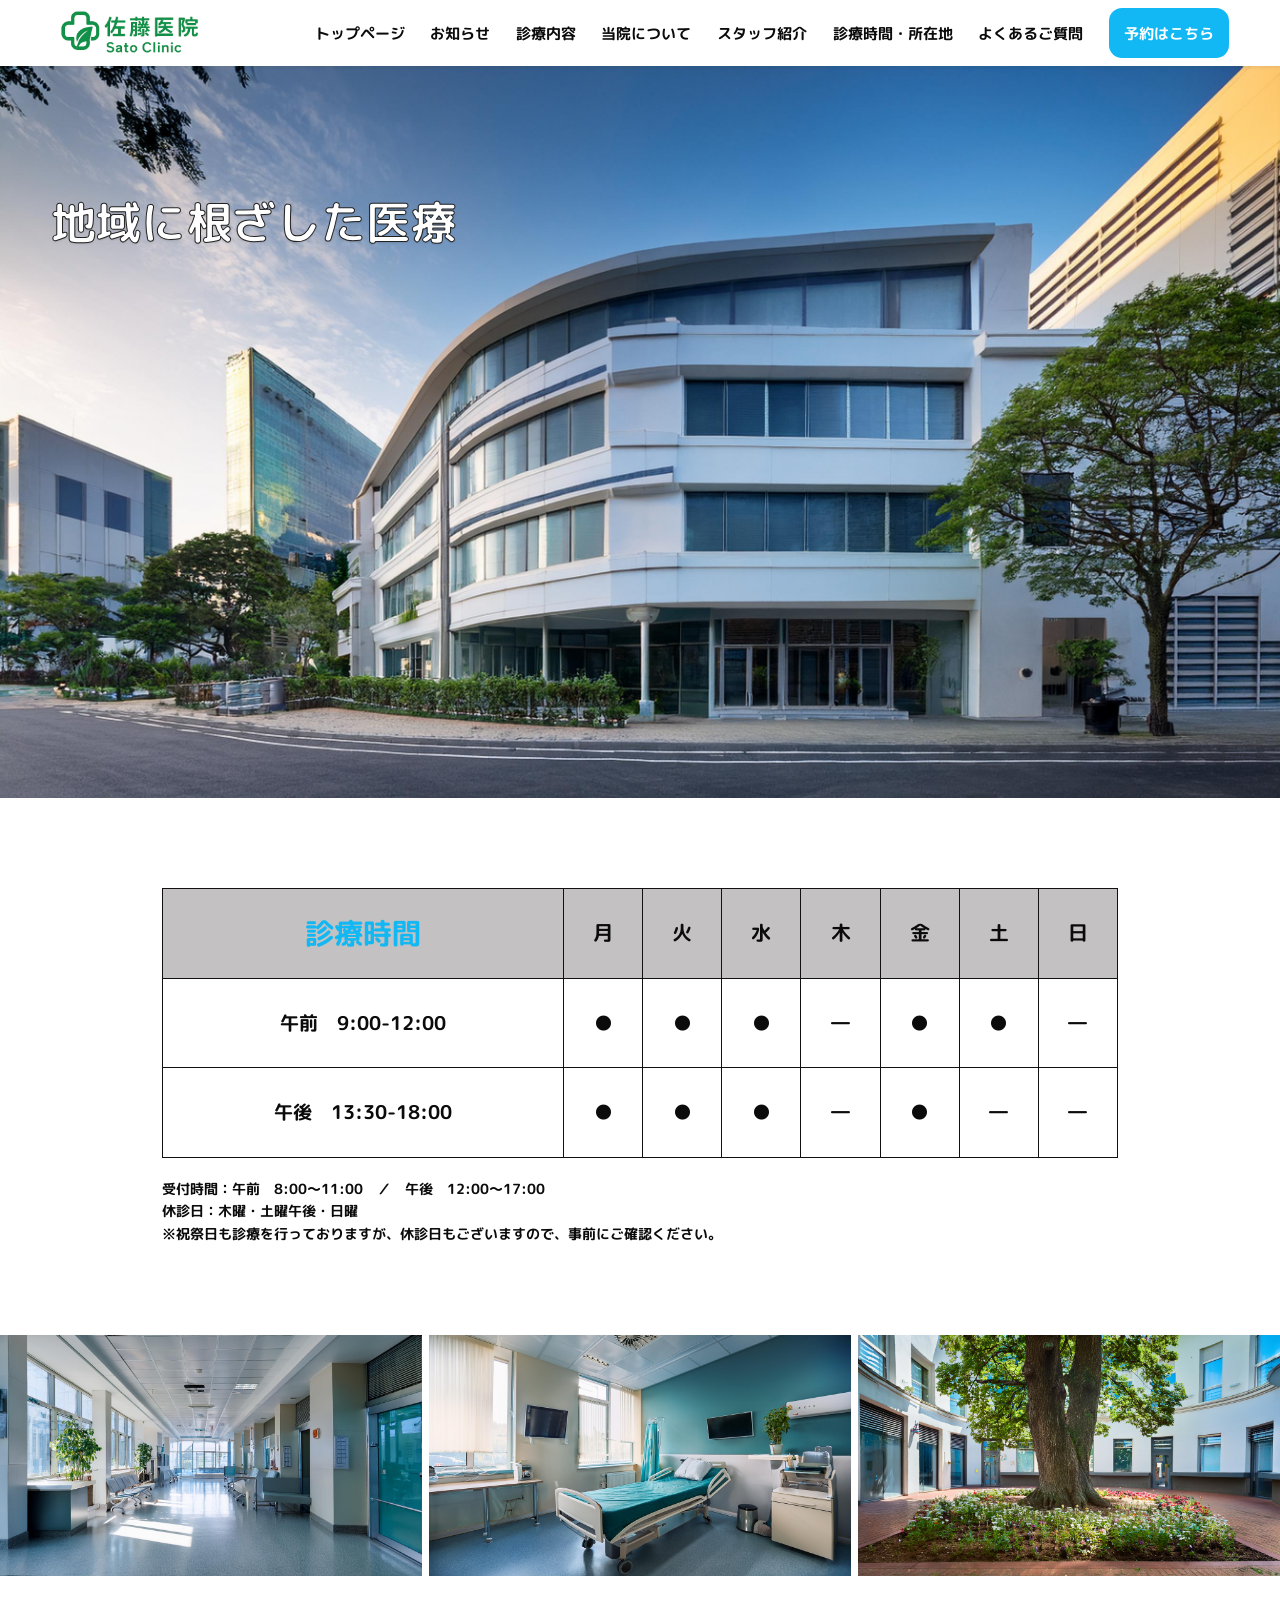
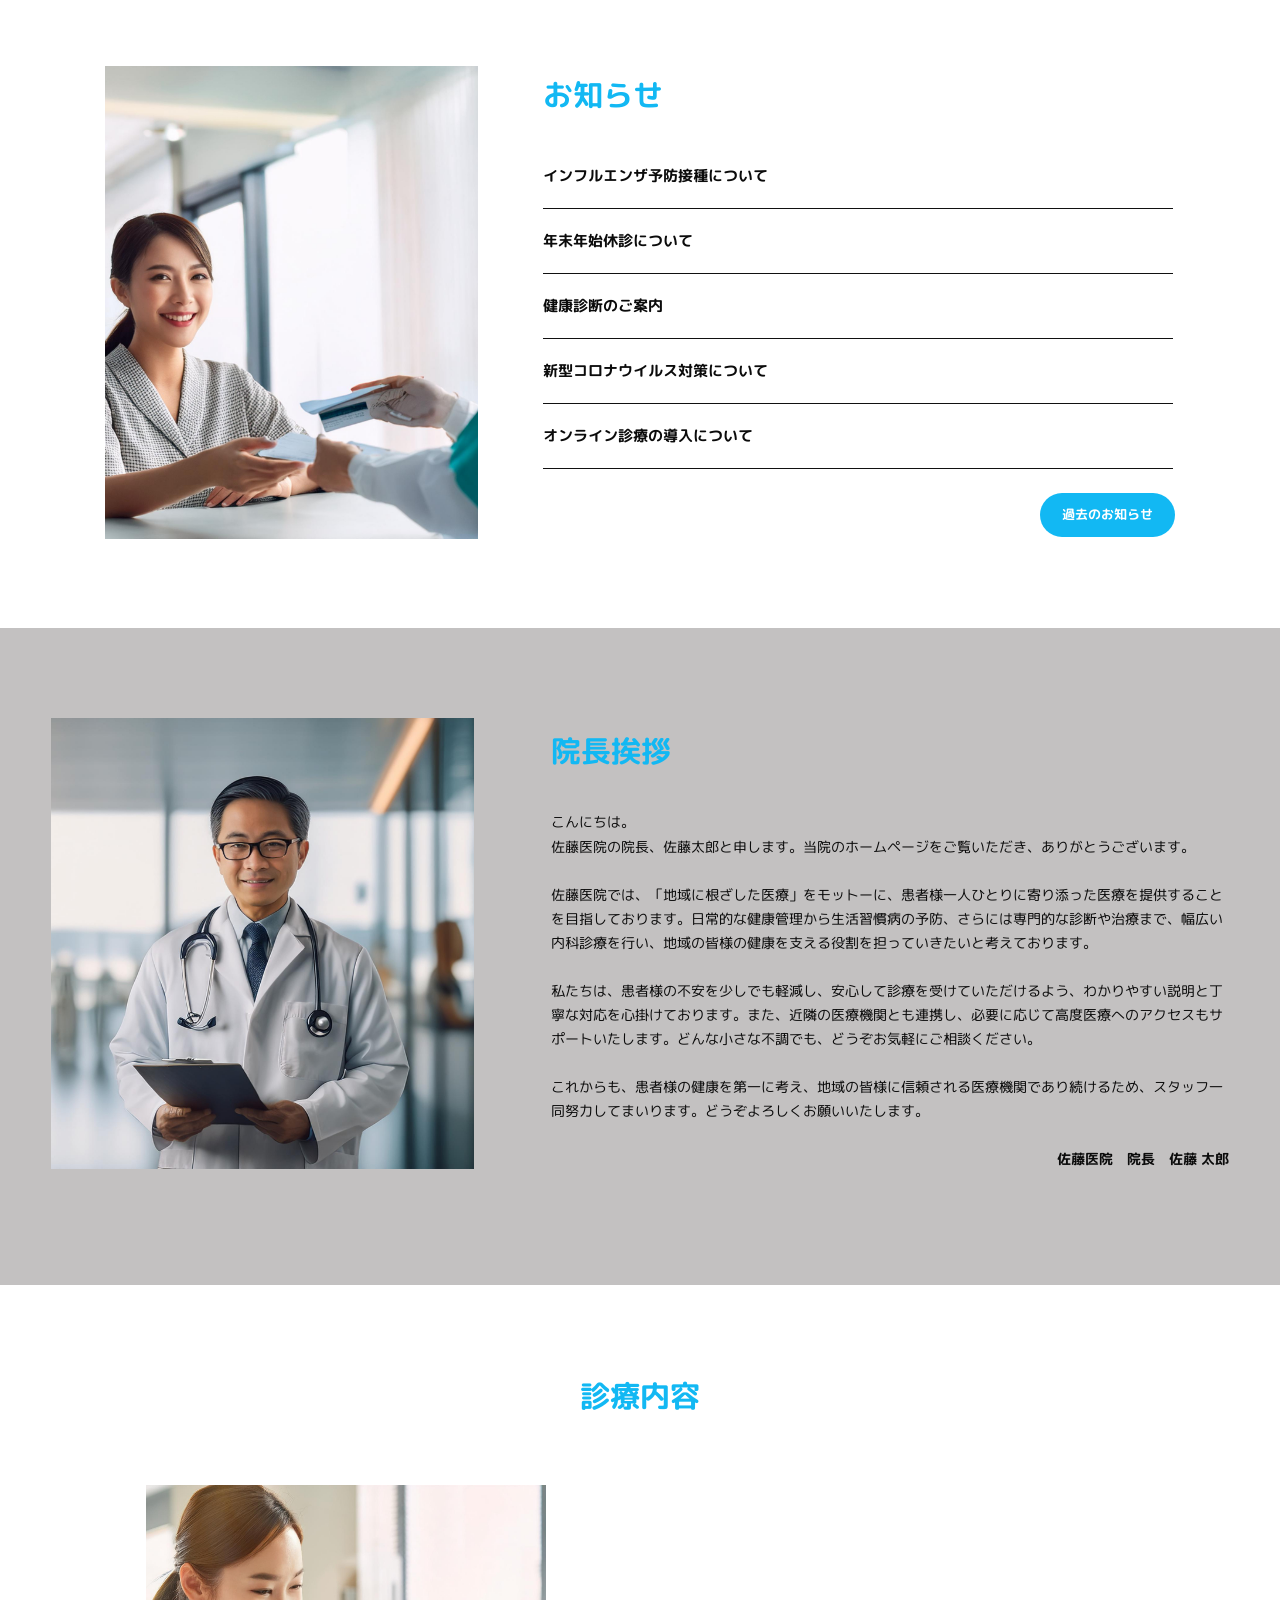
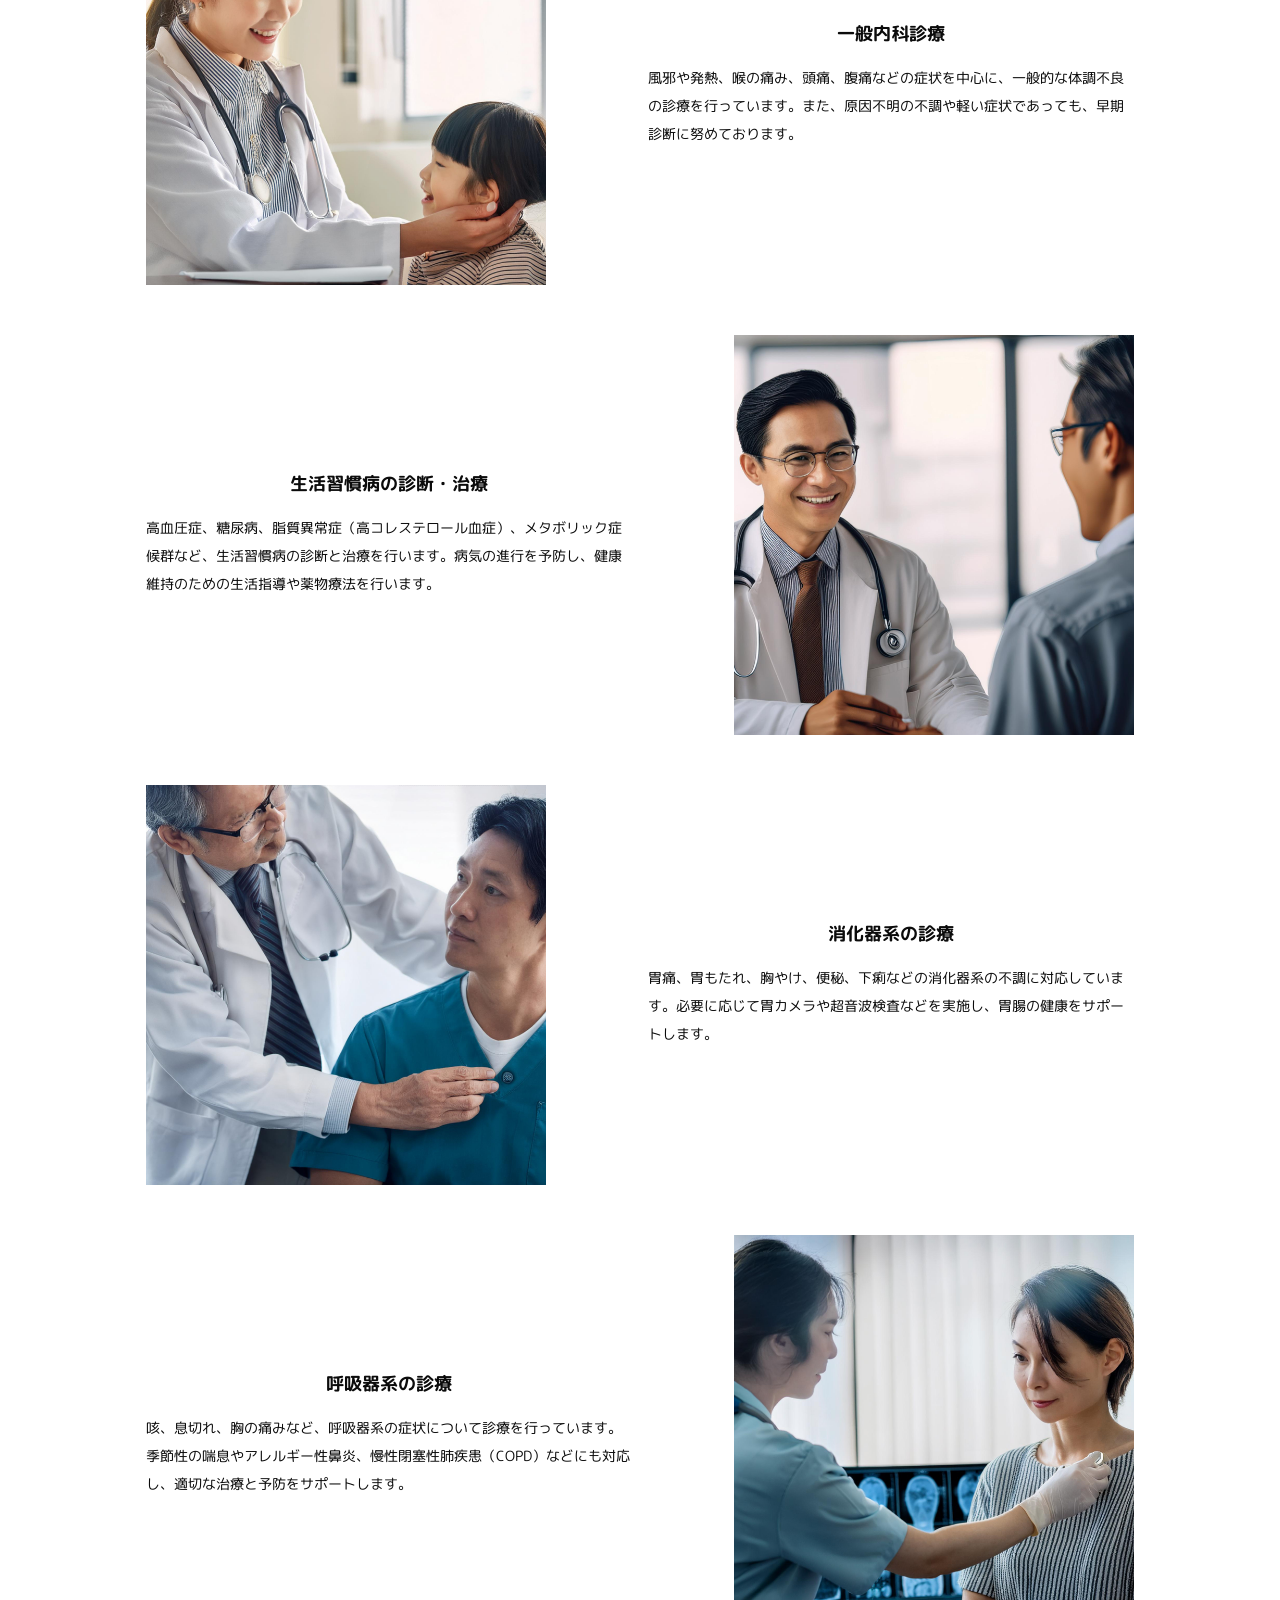
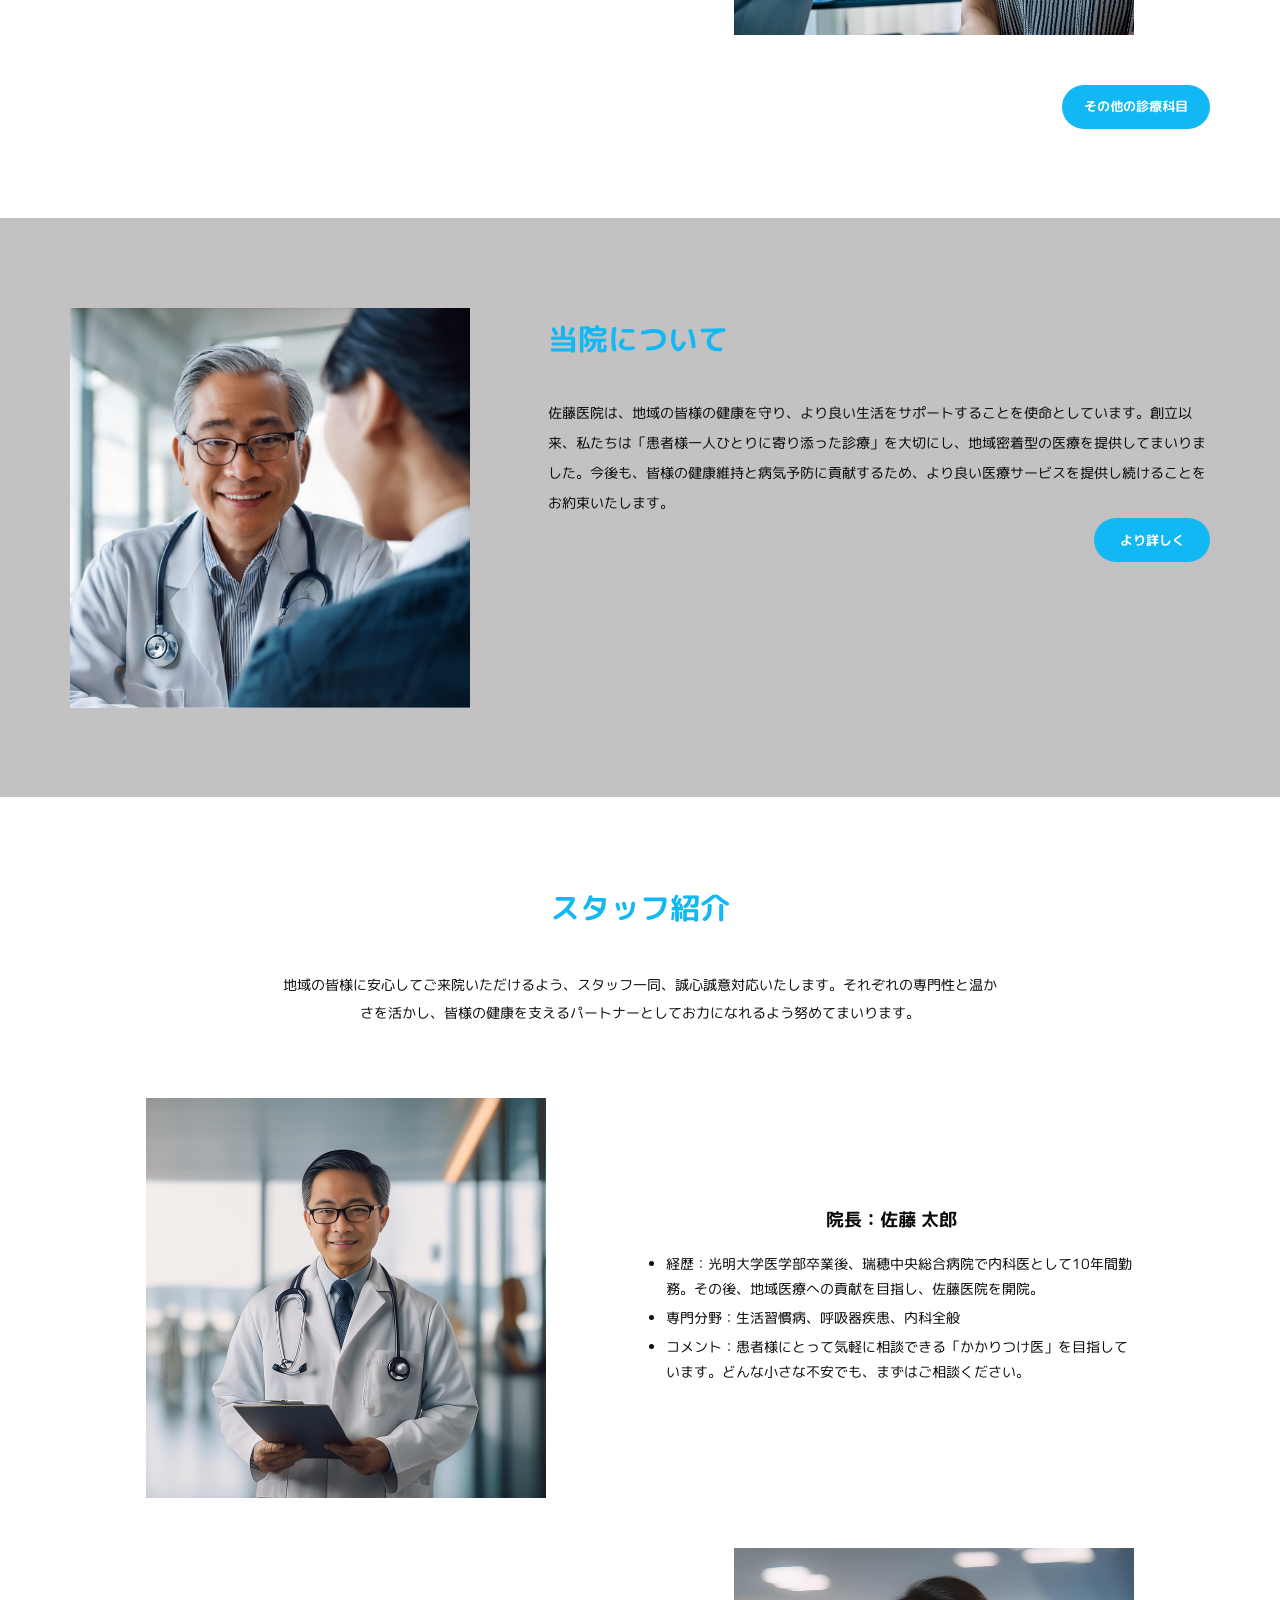
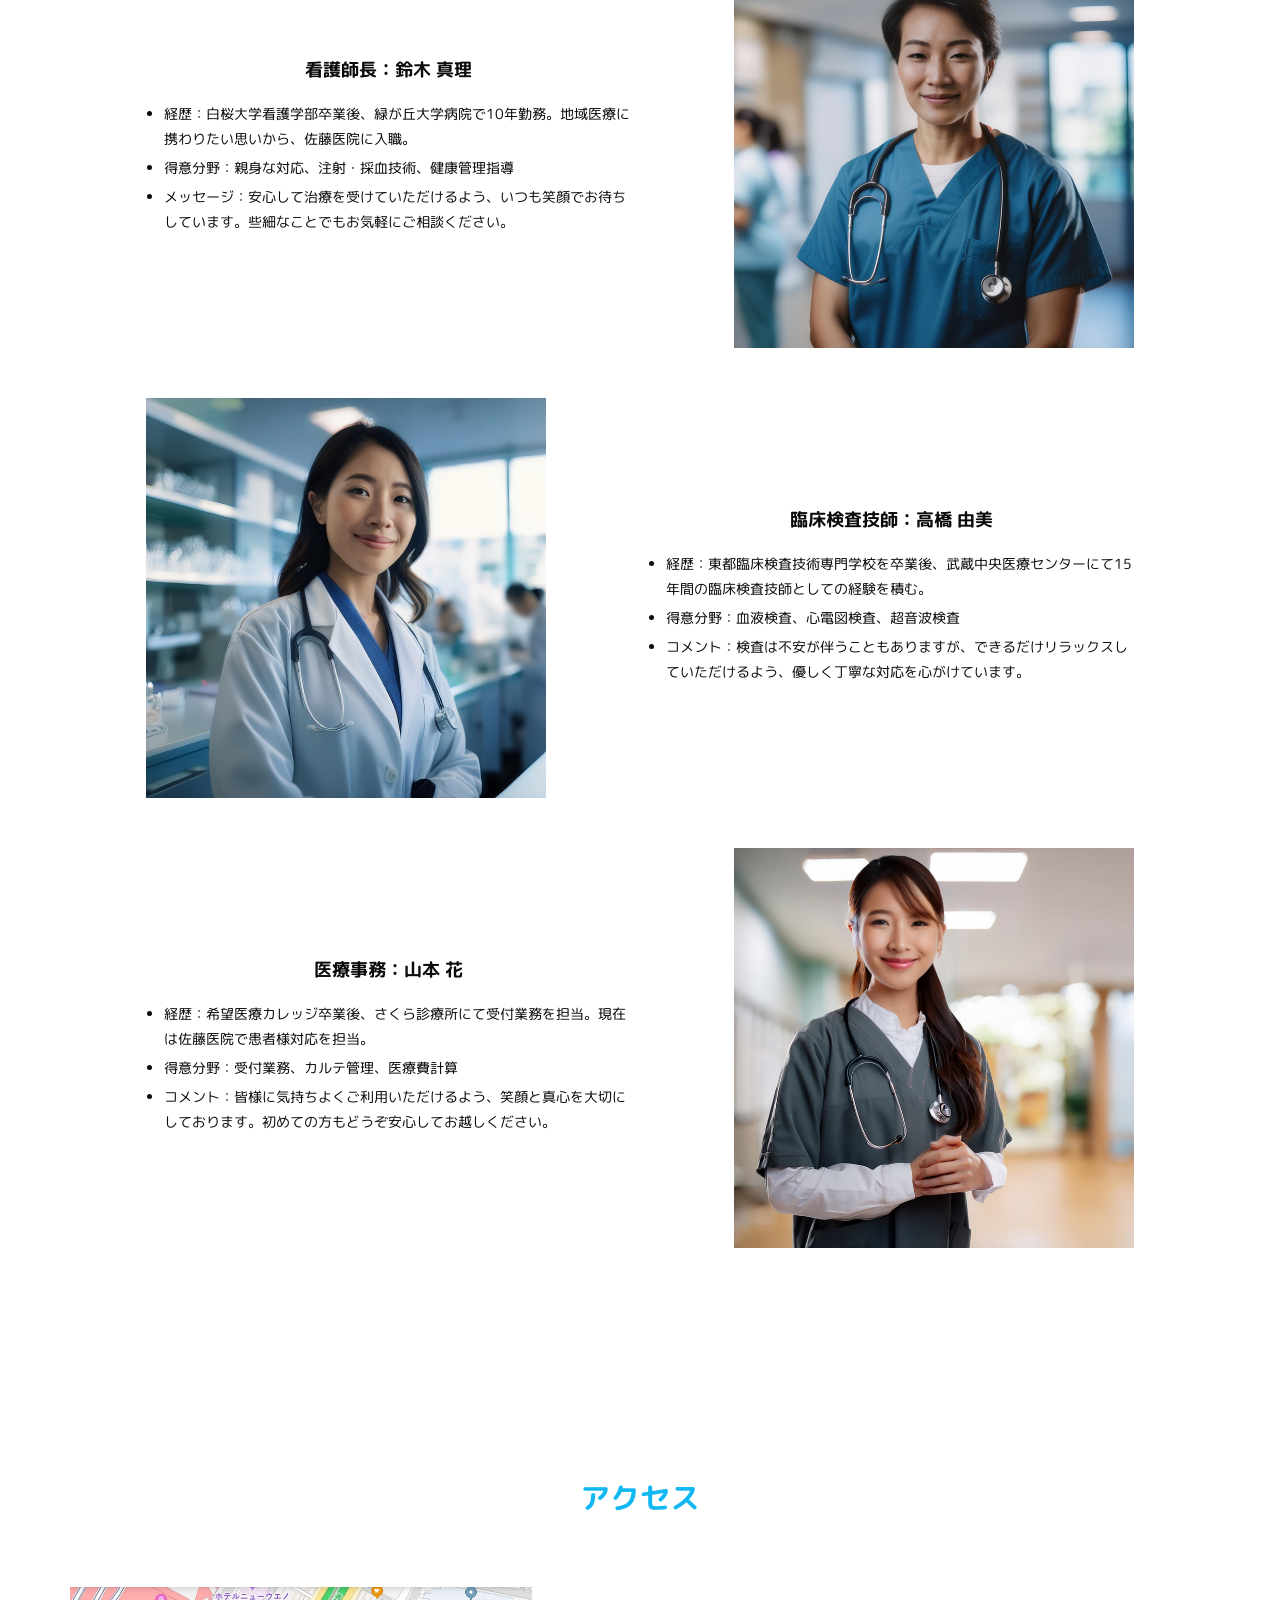
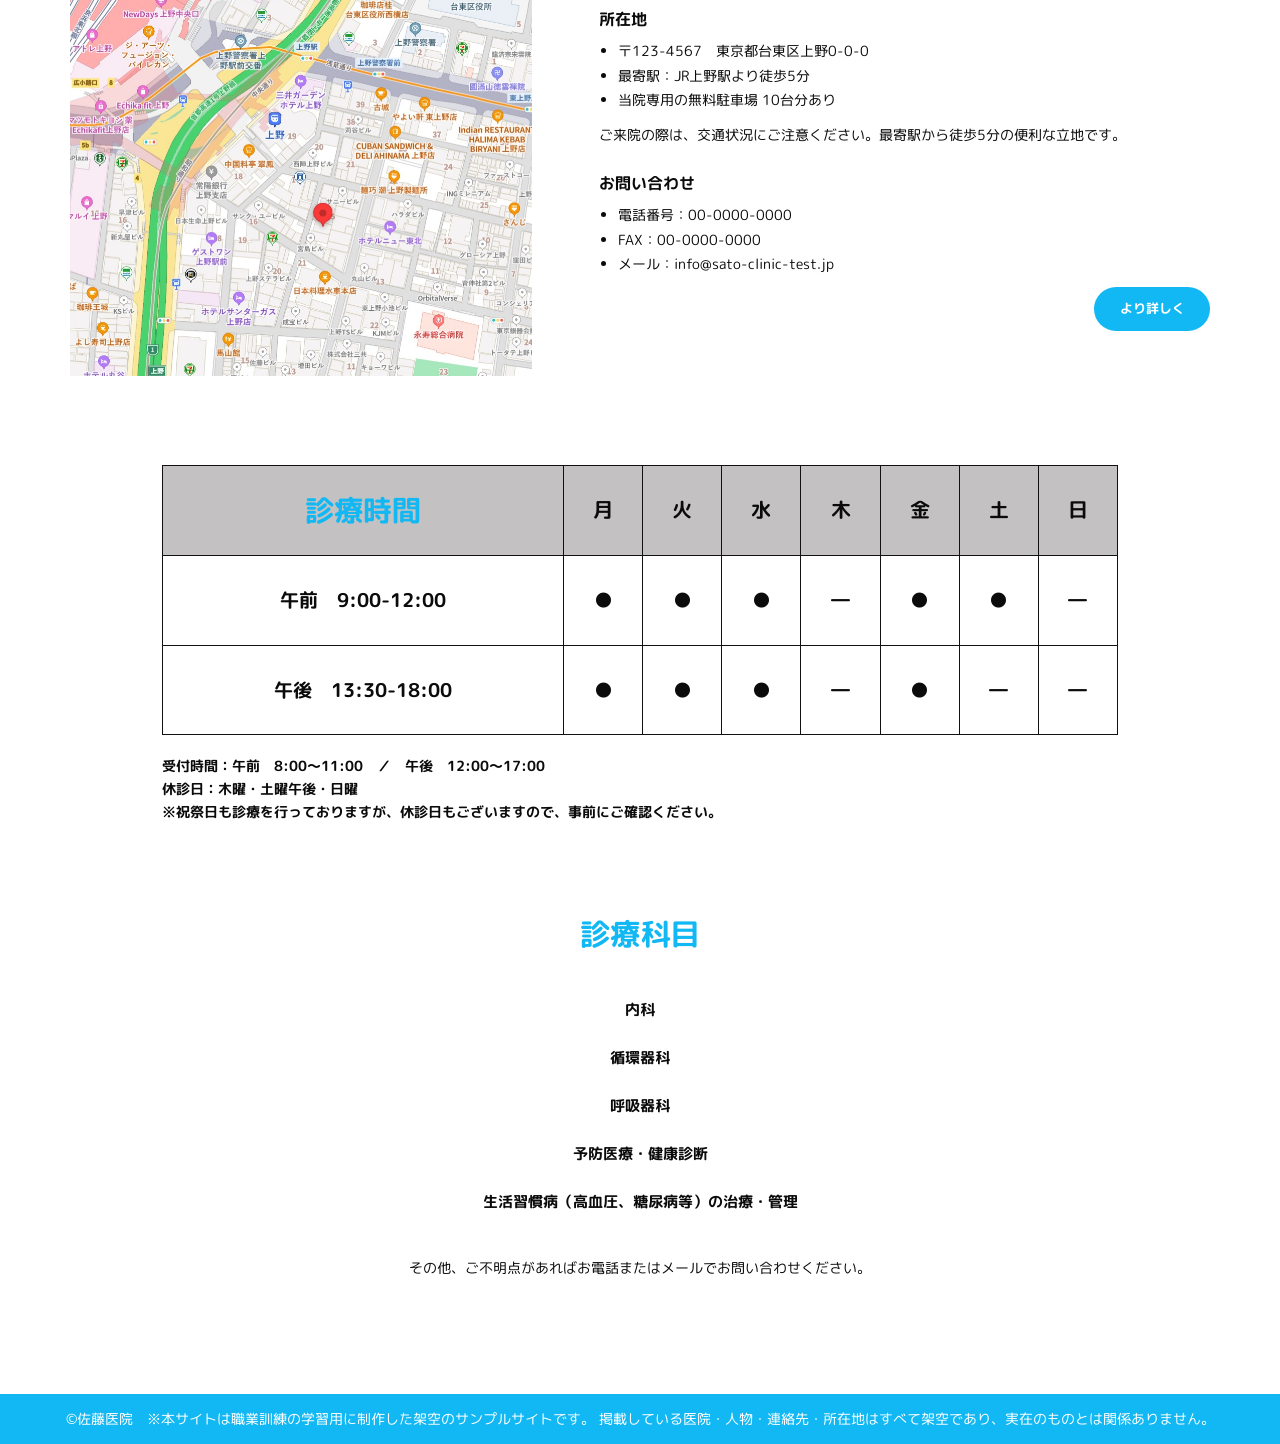
==== commit 3d65408d: "お知らせ文章からnews.htmlへ遷移できるように変更" ====
--- a/index.html
+++ b/index.html
@@ -91,11 +91,11 @@
         <div class="home-news-copy">
           <h2>お知らせ</h2>
           <ul class="home-news-list">
-            <li>インフルエンザ予防接種について</li>
-            <li>年末年始休診について</li>
-            <li>健康診断のご案内</li>
-            <li>新型コロナウイルス対策について</li>
-            <li>オンライン診療の導入について</li>
+            <li><a href="./news.html">インフルエンザ予防接種について</a></li>
+            <li><a href="./news.html">年末年始休診について</a></li>
+            <li><a href="./news.html">健康診断のご案内</a></li>
+            <li><a href="./news.html">新型コロナウイルス対策について</a></li>
+            <li><a href="./news.html">オンライン診療の導入について</a></li>
           </ul>
           <p class="home-news__button"><a class="blue-button" href="./news.html">過去のお知らせ</a></p>
         </div>
@@ -298,4 +298,4 @@
     掲載している医院・人物・連絡先・所在地はすべて架空であり、実在のものとは関係ありません。</footer>
 </body>
 
-</html>+</html>
--- a/css/style.css
+++ b/css/style.css
@@ -328,12 +328,36 @@
 
 .home-news-list li {
   min-height: 64px;
-  padding: 16px 0;
+  padding: 0;
   border-bottom: 1px solid #111;
   display: flex;
   align-items: center;
   font-size: 15px;
   font-weight: 700
+}
+
+.home-news-list a {
+  width: 100%;
+  min-height: 64px;
+  padding: 16px 0;
+  display: flex;
+  align-items: center
+}
+
+.home-news-list a {
+  transition: opacity .2s ease
+}
+
+@media (hover:hover) {
+  .home-news-list a:hover {
+    opacity: .65
+  }
+}
+
+@media (prefers-reduced-motion:reduce) {
+  .home-news-list a {
+    transition: none
+  }
 }
 
 .home-news__button {
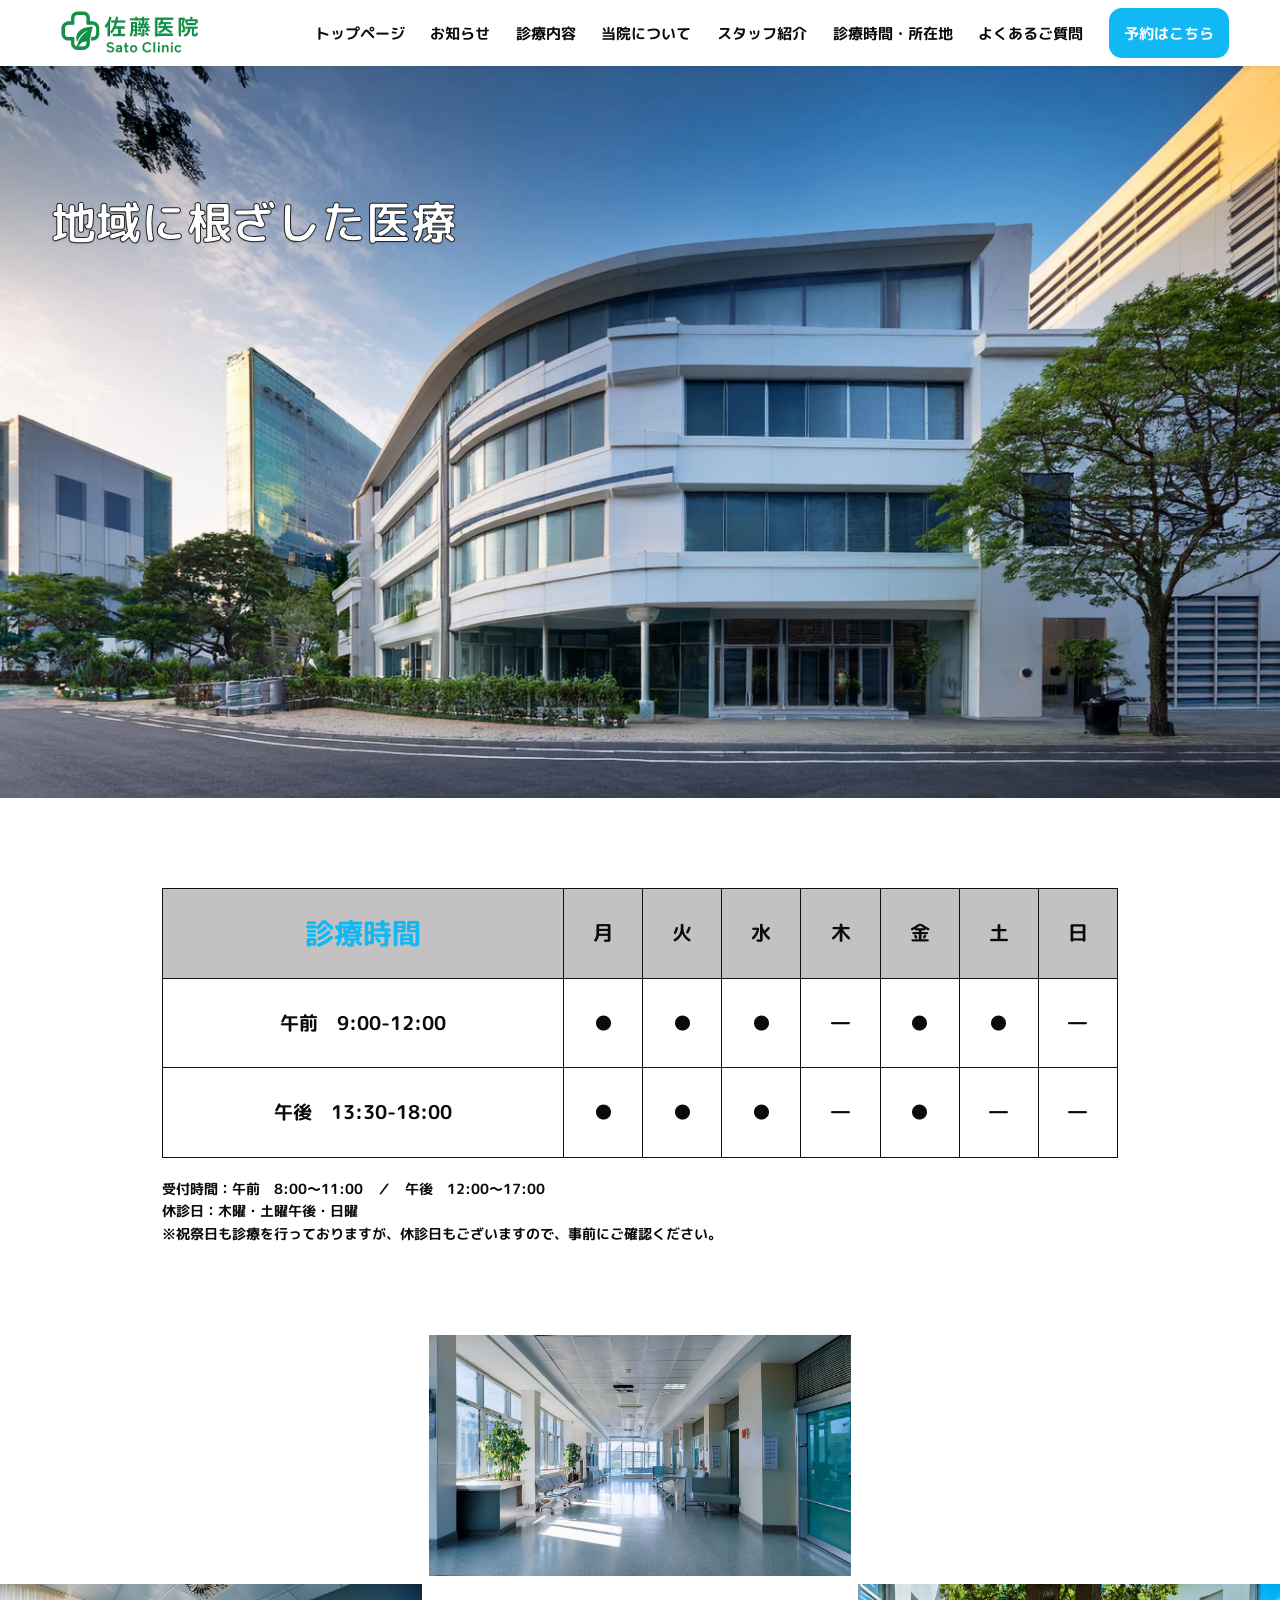
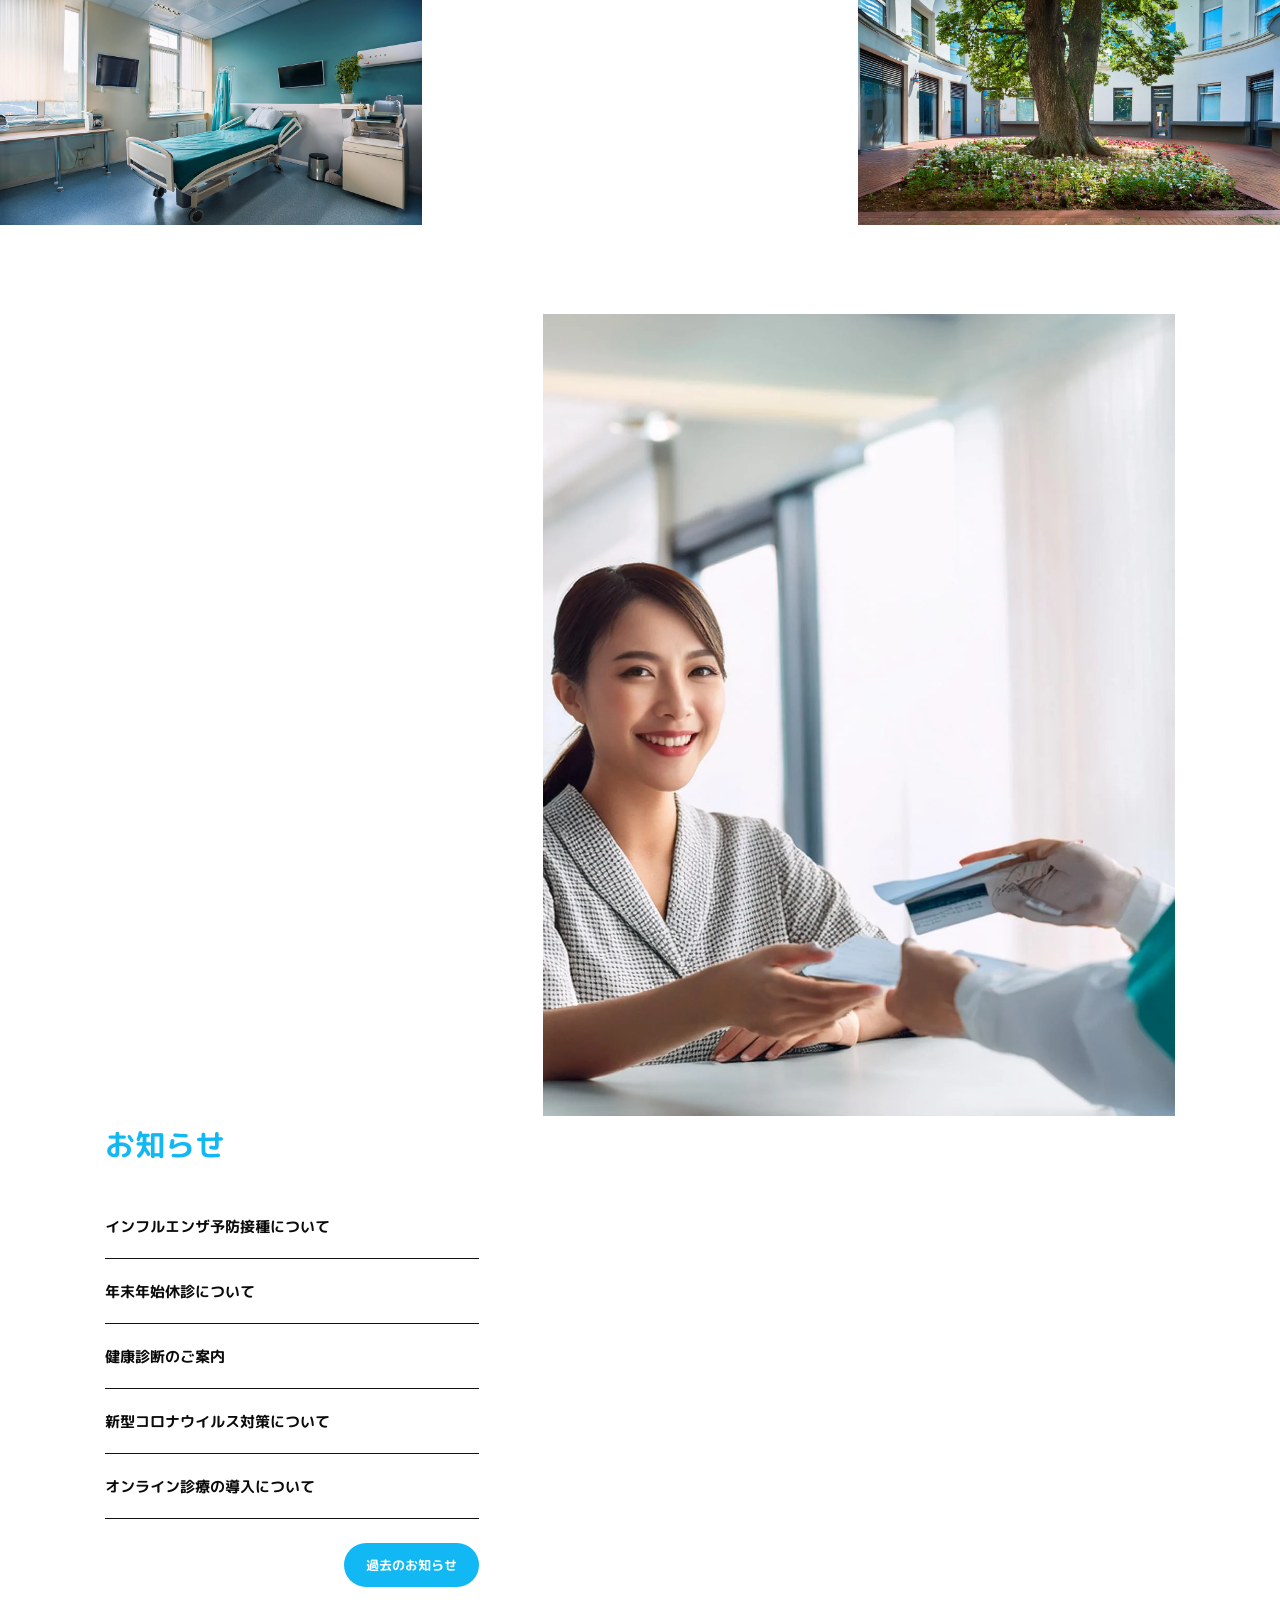
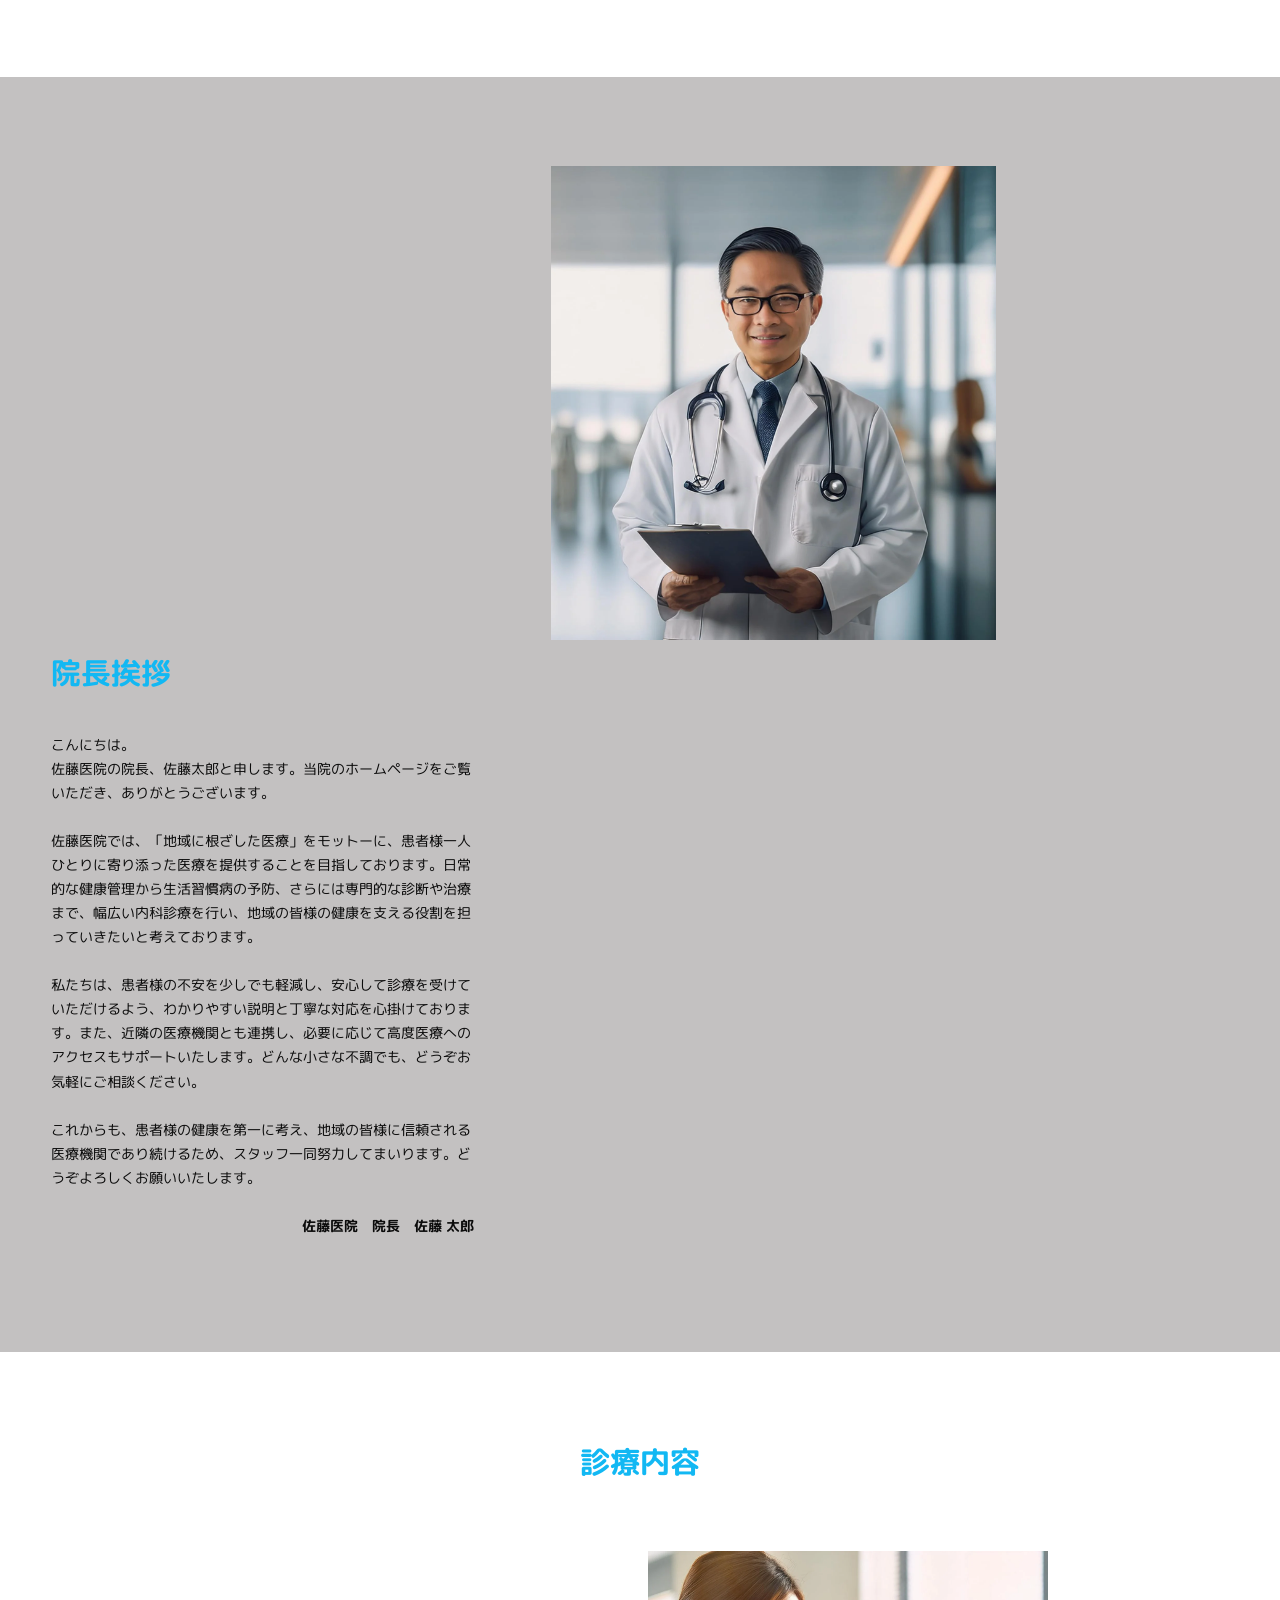
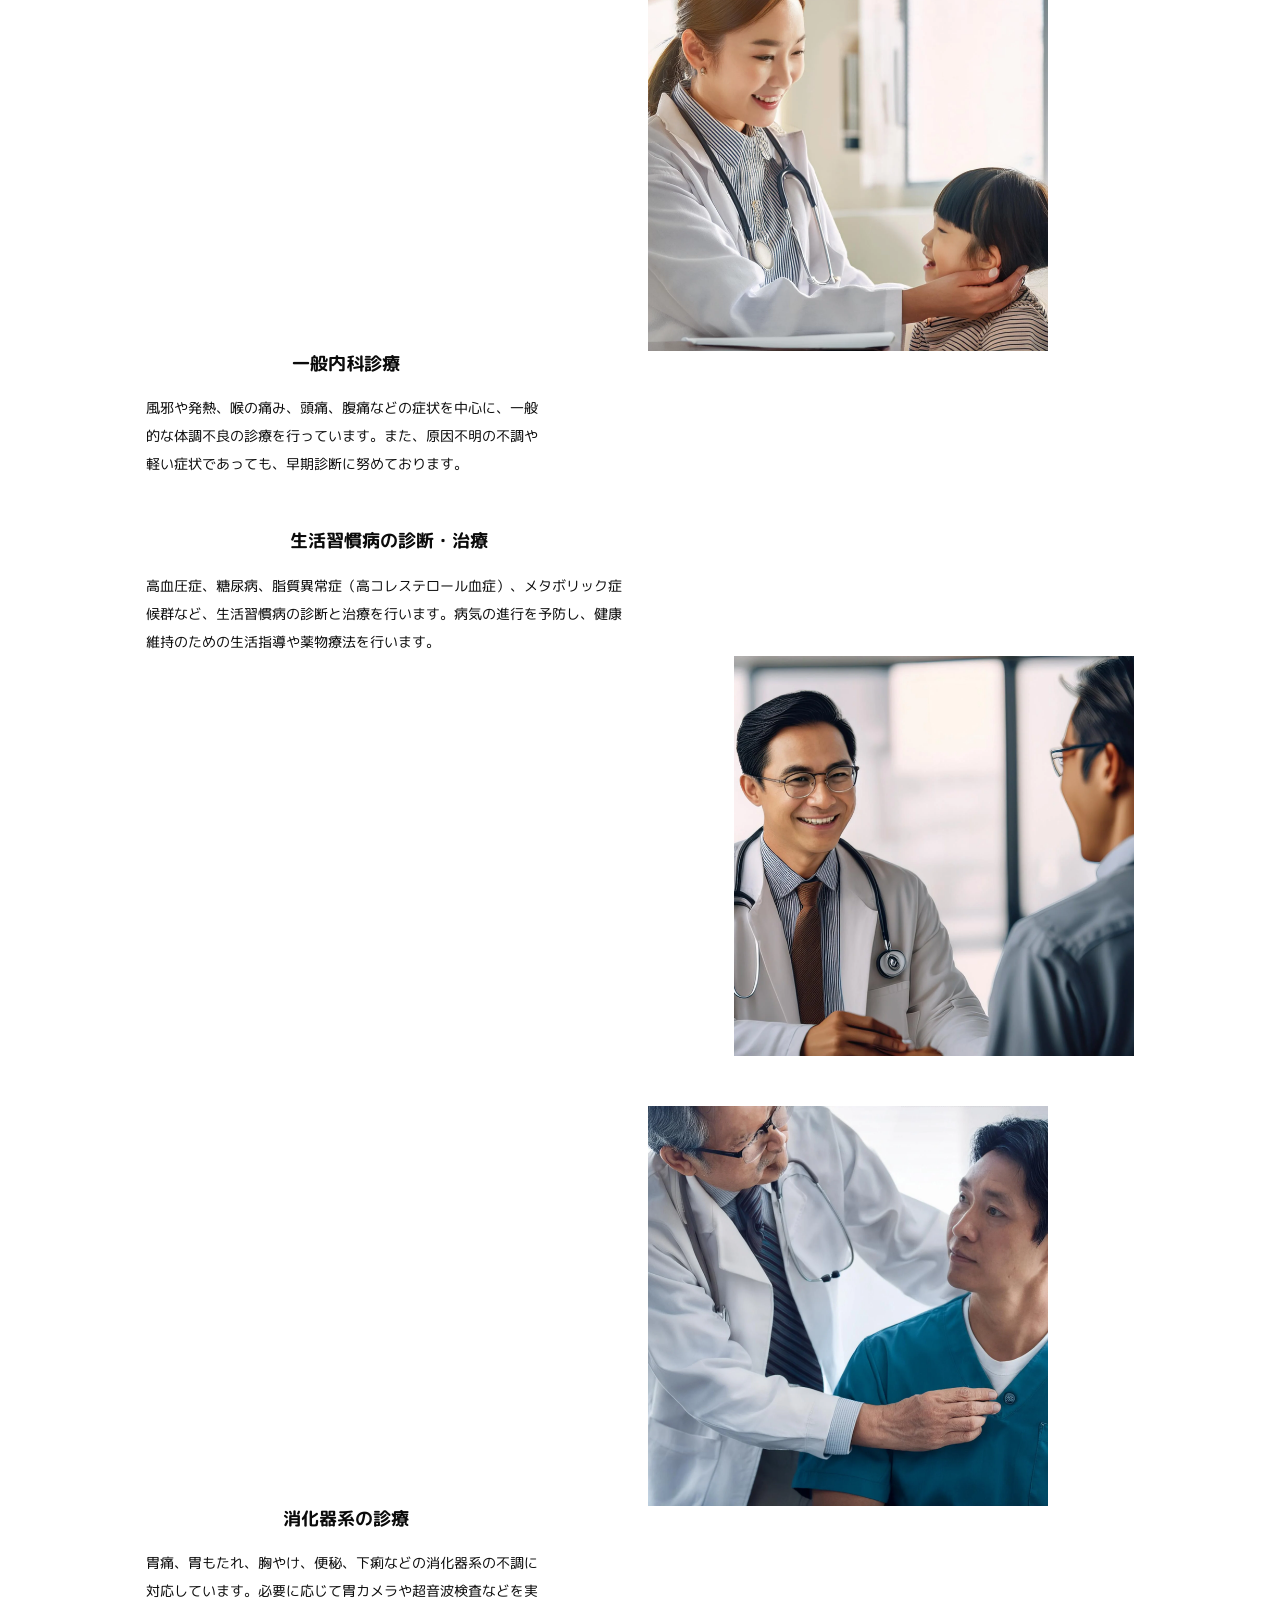
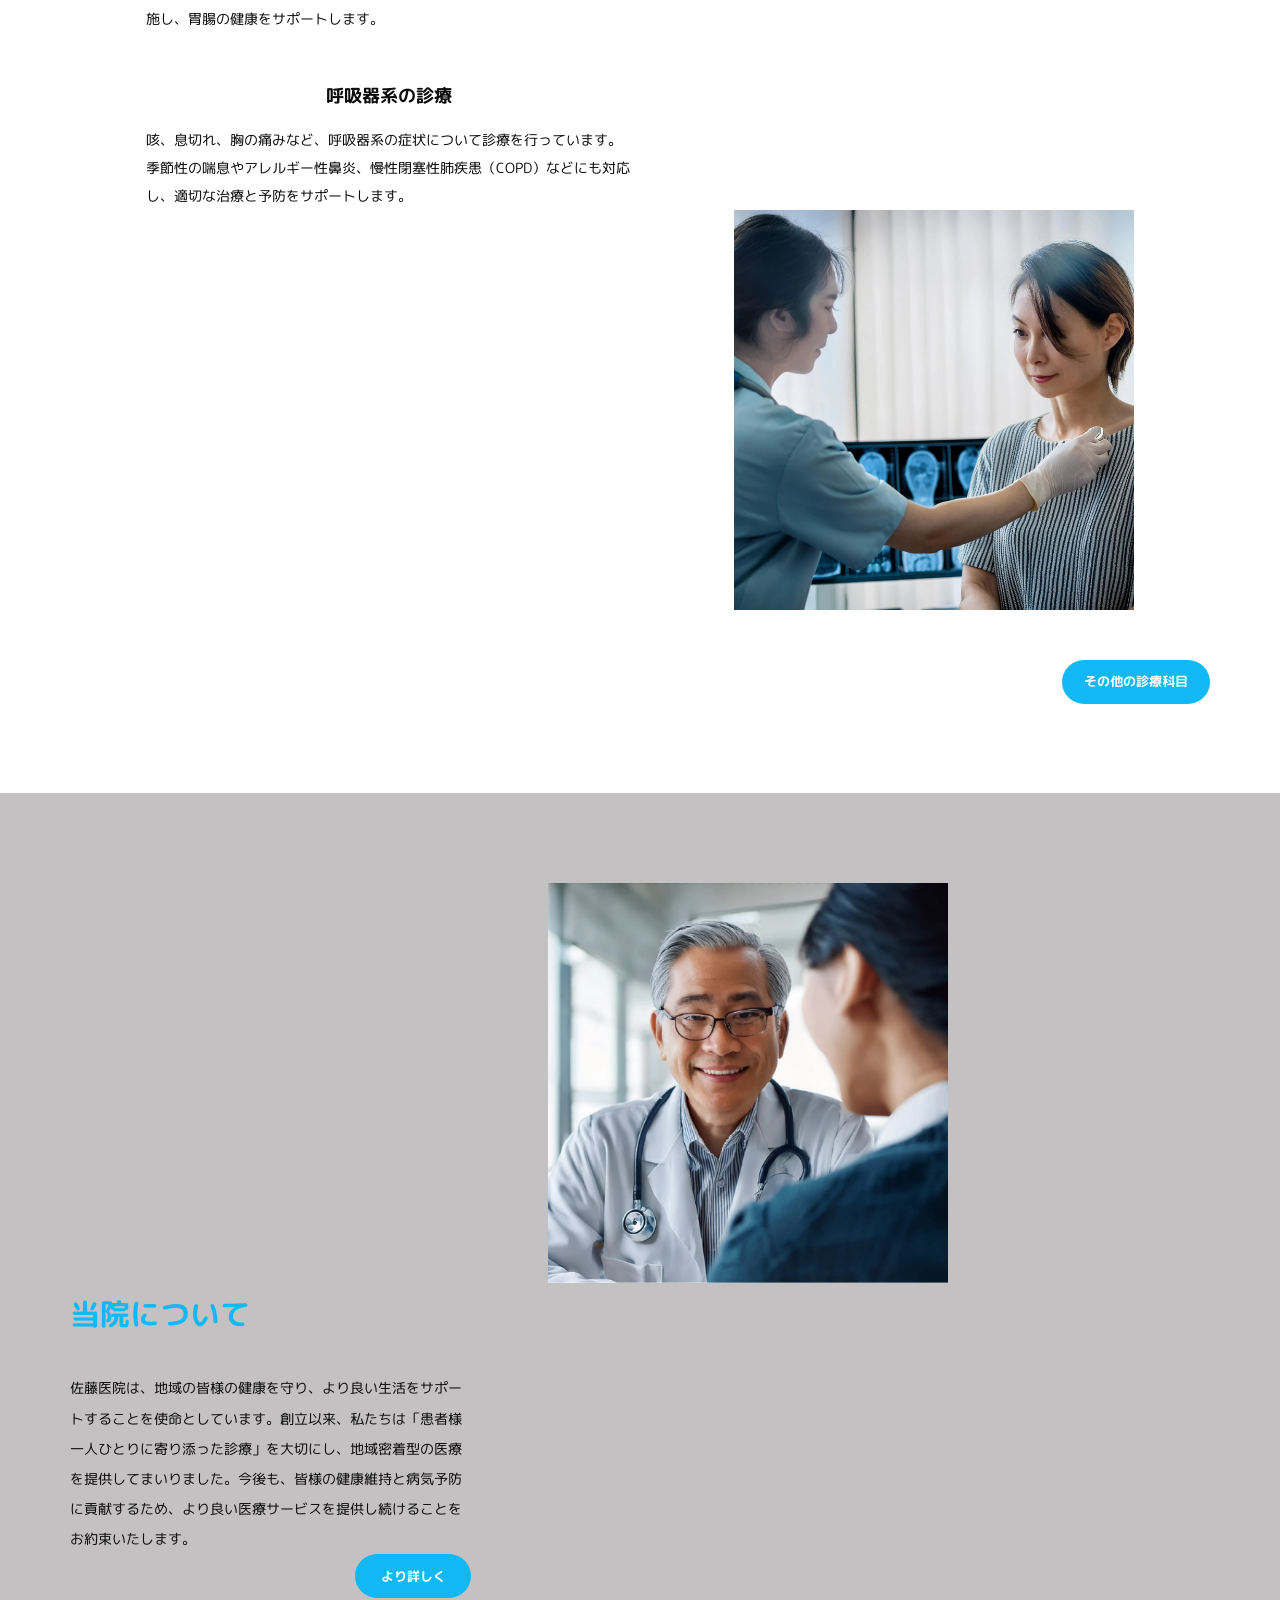
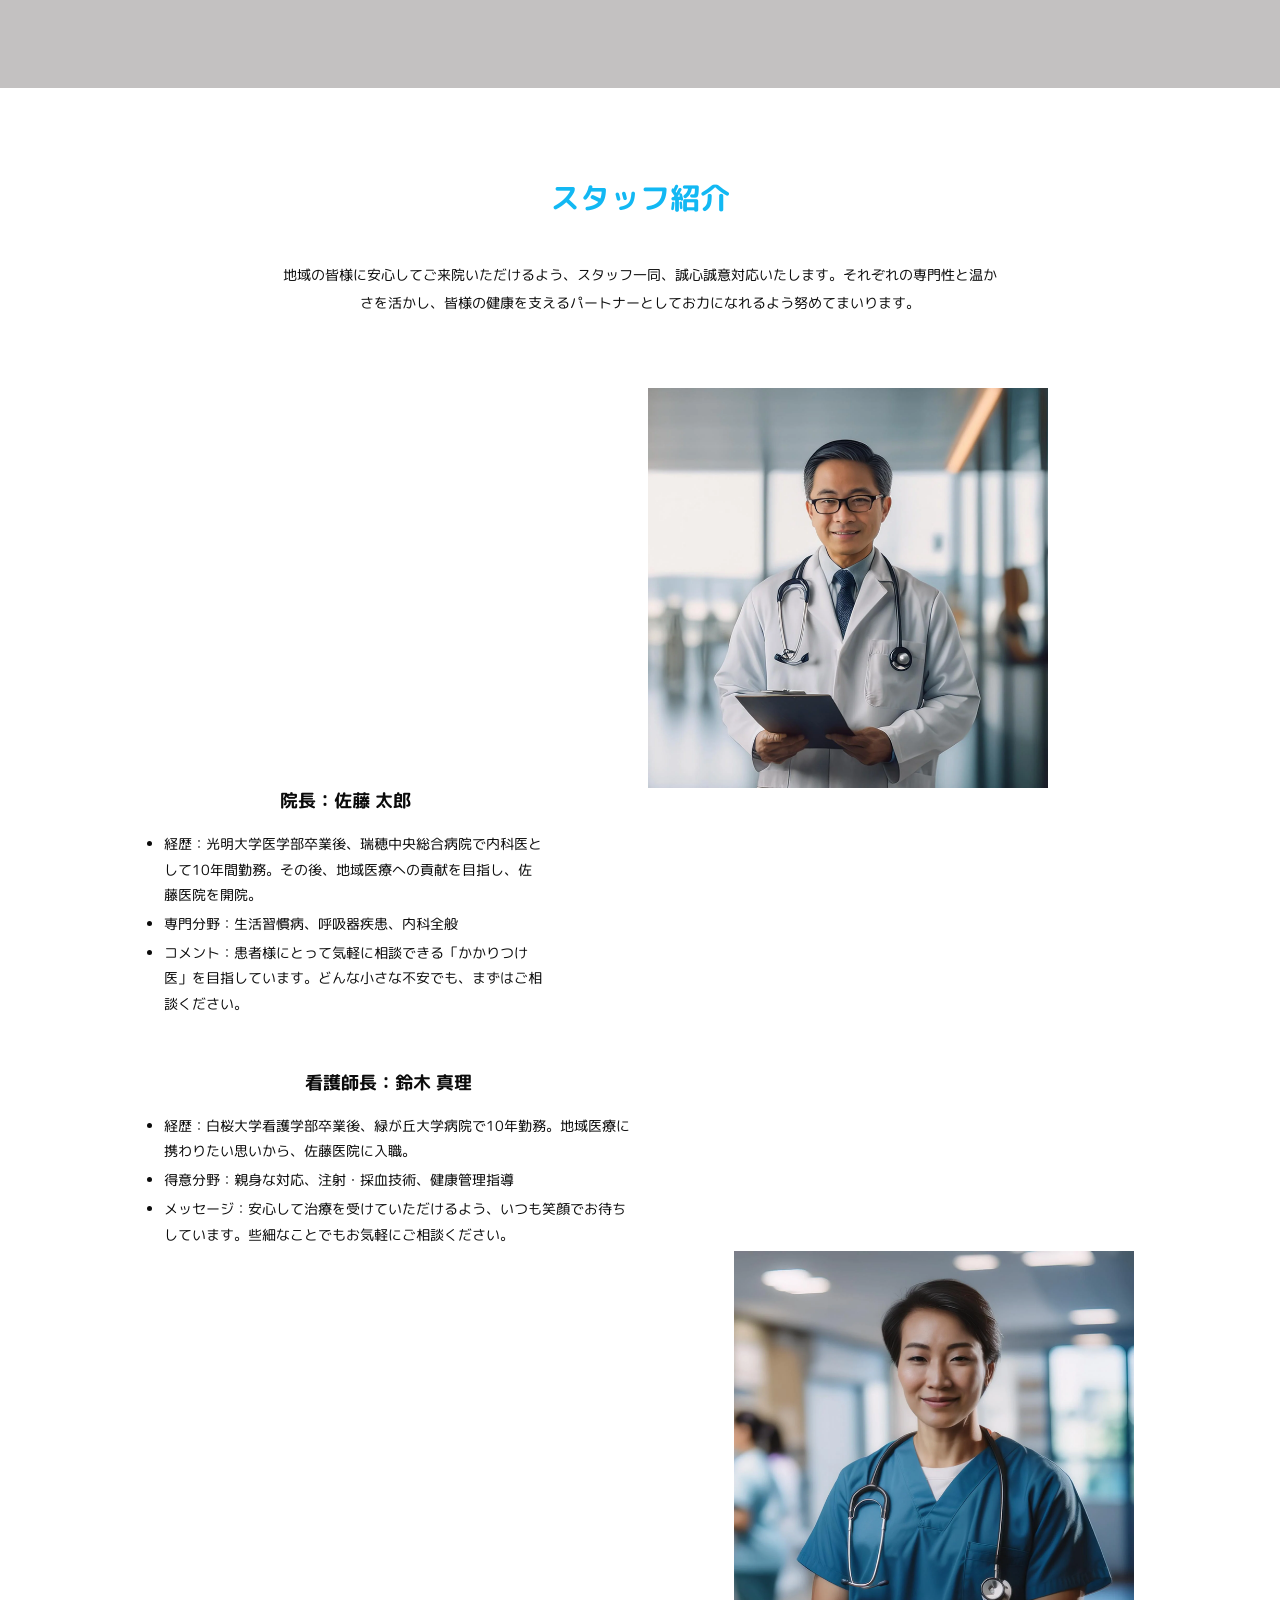
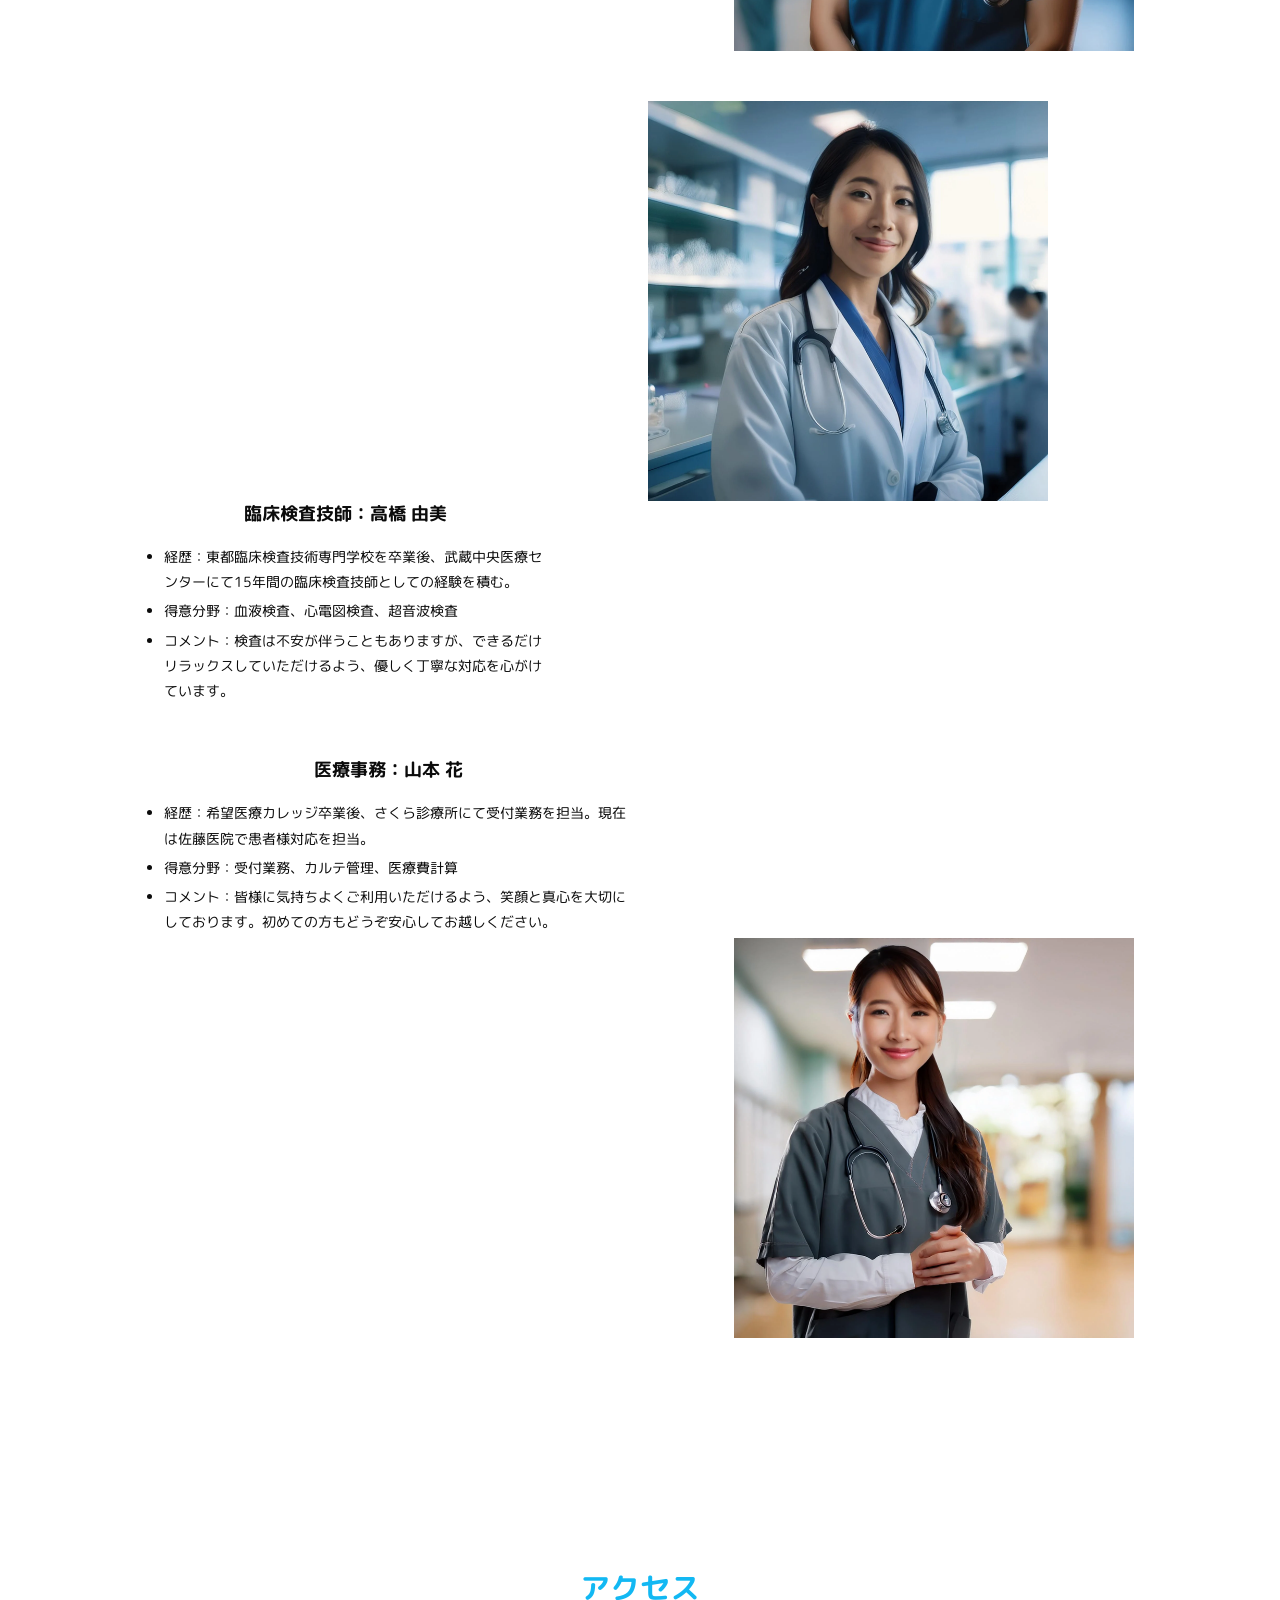
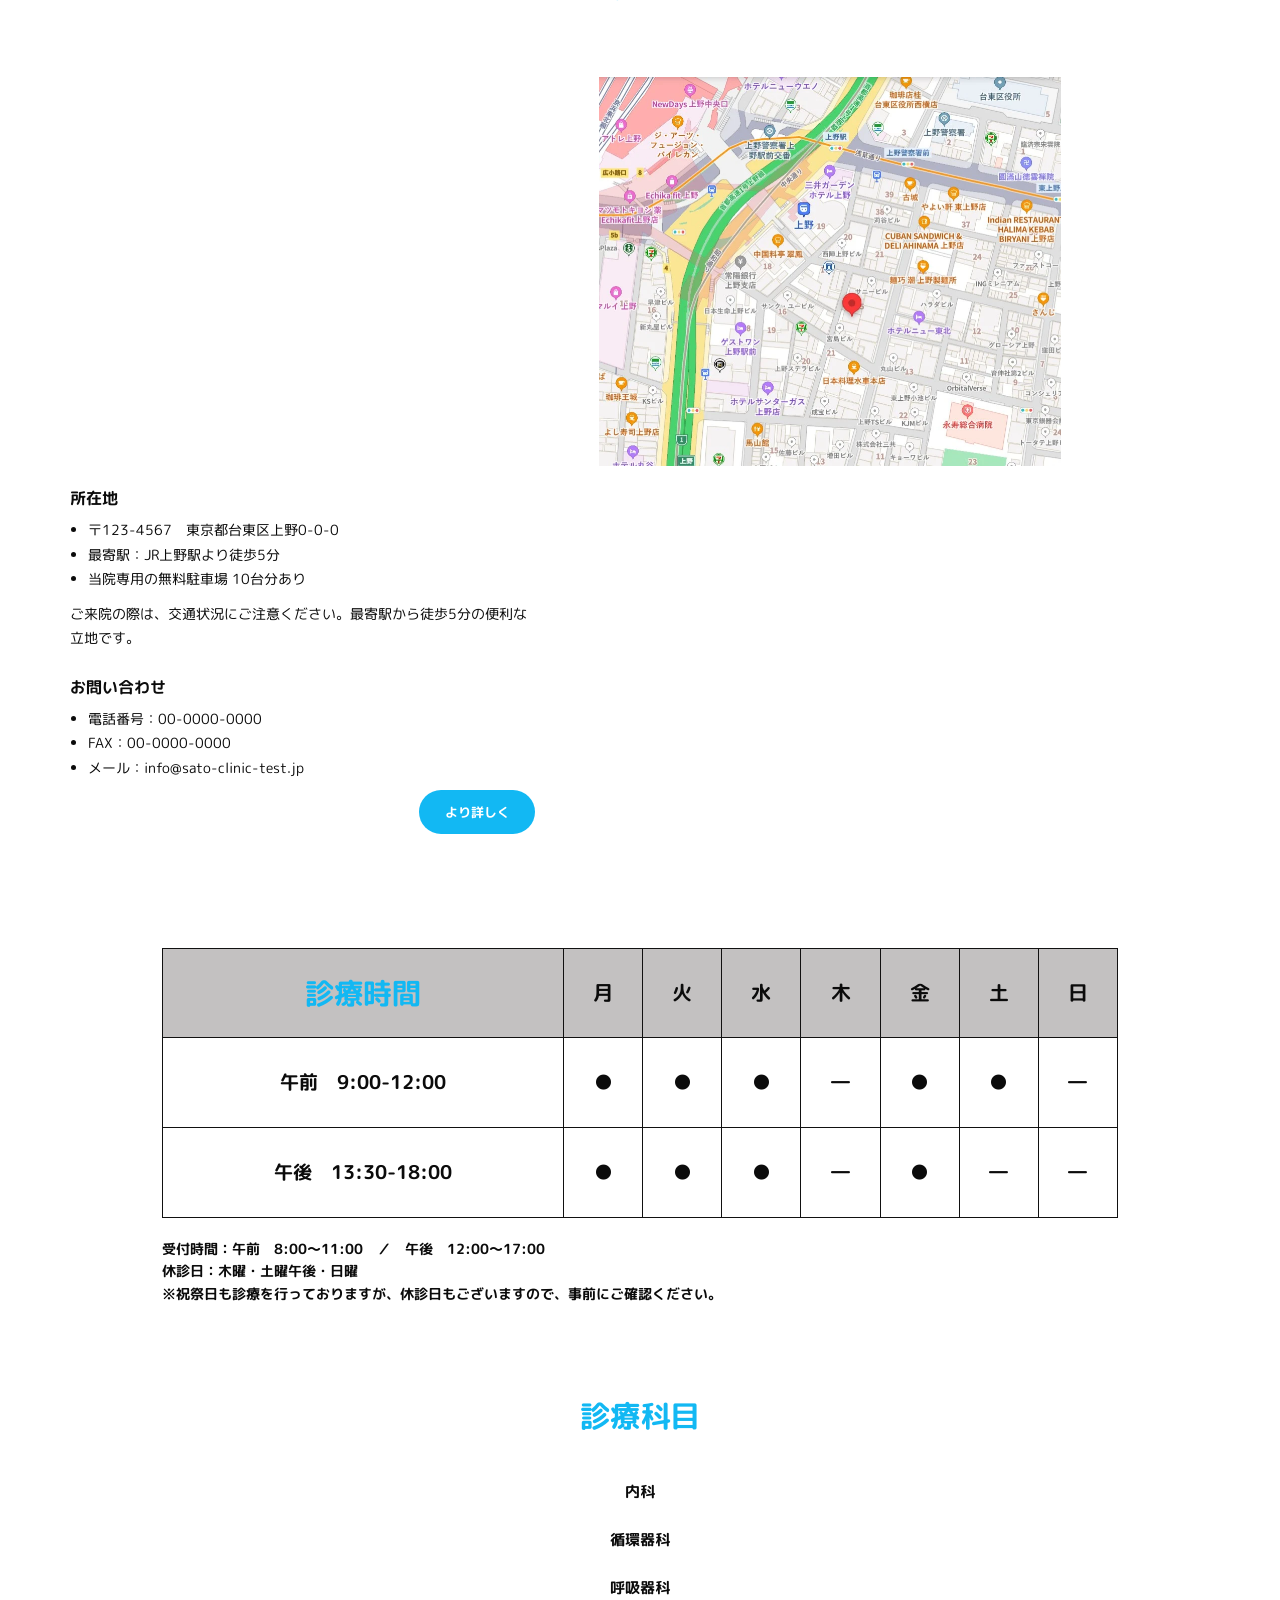
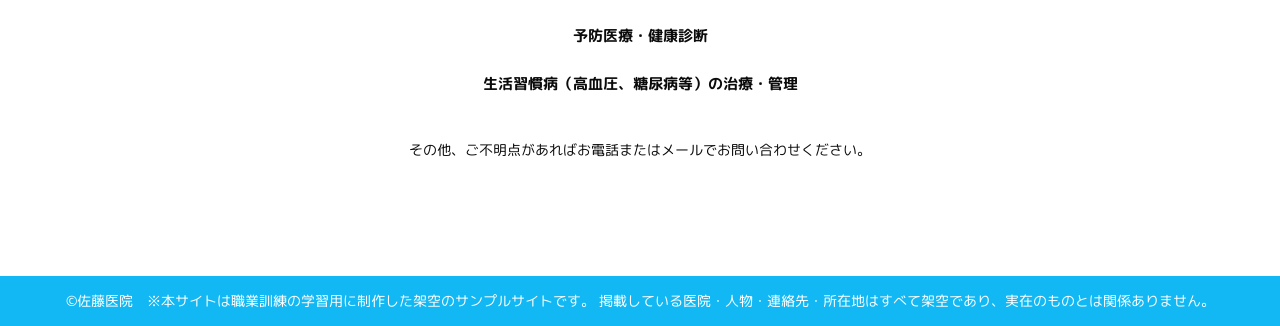
==== commit 6b1531a4: "予約フォーム修正と画像最適化" ====
--- a/index.html
+++ b/index.html
@@ -32,7 +32,10 @@
   </header>
   <main>
     <section class="home-hero" aria-label="地域に根ざした医療">
-      <img src="./assets/Hospital_Exterior/hospital_1.jpg" alt="佐藤医院の外観">
+      <picture>
+        <source srcset="./assets/Hospital_Exterior/hospital_1.webp" type="image/webp"><img
+          src="./assets/Hospital_Exterior/hospital_1.jpg" alt="佐藤医院の外観" fetchpriority="high" decoding="async">
+      </picture>
       <h1>地域に根ざした医療</h1>
     </section>
 
@@ -80,14 +83,26 @@
     </section>
 
     <section class="facility-strip" aria-label="院内施設">
-      <img src="./assets/Hospital_Exterior/hospital_6.jpg" alt="院内待合スペース">
-      <img src="./assets/Hospital_Exterior/hospital_7.jpg" alt="診察室">
-      <img src="./assets/Hospital_Exterior/hospital_2.jpg" alt="中庭">
+      <picture>
+        <source srcset="./assets/Hospital_Exterior/hospital_6.webp" type="image/webp"><img
+          src="./assets/Hospital_Exterior/hospital_6.jpg" alt="院内待合スペース" loading="lazy" decoding="async">
+      </picture>
+      <picture>
+        <source srcset="./assets/Hospital_Exterior/hospital_7.webp" type="image/webp"><img
+          src="./assets/Hospital_Exterior/hospital_7.jpg" alt="診察室" loading="lazy" decoding="async">
+      </picture>
+      <picture>
+        <source srcset="./assets/Hospital_Exterior/hospital_2.webp" type="image/webp"><img
+          src="./assets/Hospital_Exterior/hospital_2.jpg" alt="中庭" loading="lazy" decoding="async">
+      </picture>
     </section>
 
     <section class="home-news">
       <div class="home-news__inner">
-        <img src="./assets/crops/home-notice.jpg" alt="受付で案内を受ける患者">
+        <picture>
+          <source srcset="./assets/crops/home-notice.webp" type="image/webp"><img src="./assets/crops/home-notice.jpg"
+            alt="受付で案内を受ける患者" loading="lazy" decoding="async">
+        </picture>
         <div class="home-news-copy">
           <h2>お知らせ</h2>
           <ul class="home-news-list">
@@ -104,7 +119,10 @@
 
     <section class="home-director">
       <div class="home-director__inner">
-        <img src="./assets/crops/home-director.jpg" alt="院長 佐藤太郎">
+        <picture>
+          <source srcset="./assets/crops/home-director.webp" type="image/webp"><img
+            src="./assets/crops/home-director.jpg" alt="院長 佐藤太郎" loading="lazy" decoding="async">
+        </picture>
         <div class="home-director-copy">
           <h2>院長挨拶</h2>
           <p>こんにちは。<br>佐藤医院の院長、佐藤太郎と申します。当院のホームページをご覧いただき、ありがとうございます。</p>
@@ -124,28 +142,40 @@
       <div class="home-medical__inner">
         <h2 class="section-title">診療内容</h2>
         <article class="home-medical-row">
-          <img src="./assets/crops/medical-1.jpg" alt="一般内科診療">
+          <picture>
+            <source srcset="./assets/crops/medical-1.webp" type="image/webp"><img src="./assets/crops/medical-1.jpg"
+              alt="一般内科診療" loading="lazy" decoding="async">
+          </picture>
           <div class="home-medical-copy">
             <h3>一般内科診療</h3>
             <p>風邪や発熱、喉の痛み、頭痛、腹痛などの症状を中心に、一般的な体調不良の診療を行っています。また、原因不明の不調や軽い症状であっても、早期診断に努めております。</p>
           </div>
         </article>
         <article class="home-medical-row">
-          <img src="./assets/crops/medical-2.jpg" alt="生活習慣病の診断・治療">
+          <picture>
+            <source srcset="./assets/crops/medical-2.webp" type="image/webp"><img src="./assets/crops/medical-2.jpg"
+              alt="生活習慣病の診断・治療" loading="lazy" decoding="async">
+          </picture>
           <div class="home-medical-copy">
             <h3>生活習慣病の診断・治療</h3>
             <p>高血圧症、糖尿病、脂質異常症（高コレステロール血症）、メタボリック症候群など、生活習慣病の診断と治療を行います。病気の進行を予防し、健康維持のための生活指導や薬物療法を行います。</p>
           </div>
         </article>
         <article class="home-medical-row">
-          <img src="./assets/crops/medical-3.jpg" alt="消化器系の診療">
+          <picture>
+            <source srcset="./assets/crops/medical-3.webp" type="image/webp"><img src="./assets/crops/medical-3.jpg"
+              alt="消化器系の診療" loading="lazy" decoding="async">
+          </picture>
           <div class="home-medical-copy">
             <h3>消化器系の診療</h3>
             <p>胃痛、胃もたれ、胸やけ、便秘、下痢などの消化器系の不調に対応しています。必要に応じて胃カメラや超音波検査などを実施し、胃腸の健康をサポートします。</p>
           </div>
         </article>
         <article class="home-medical-row">
-          <img src="./assets/crops/medical-4.jpg" alt="呼吸器系の診療">
+          <picture>
+            <source srcset="./assets/crops/medical-4.webp" type="image/webp"><img src="./assets/crops/medical-4.jpg"
+              alt="呼吸器系の診療" loading="lazy" decoding="async">
+          </picture>
           <div class="home-medical-copy">
             <h3>呼吸器系の診療</h3>
             <p>咳、息切れ、胸の痛みなど、呼吸器系の症状について診療を行っています。季節性の喘息やアレルギー性鼻炎、慢性閉塞性肺疾患（COPD）などにも対応し、適切な治療と予防をサポートします。</p>
@@ -157,7 +187,10 @@
 
     <section class="home-about">
       <div class="home-about__inner">
-        <img src="./assets/crops/home-about.jpg" alt="患者様と話す医師">
+        <picture>
+          <source srcset="./assets/crops/home-about.webp" type="image/webp"><img src="./assets/crops/home-about.jpg"
+            alt="患者様と話す医師" loading="lazy" decoding="async">
+        </picture>
         <div class="home-about-copy">
           <h2>当院について</h2>
           <p>
@@ -174,7 +207,10 @@
         <p class="staff-lead">
           地域の皆様に安心してご来院いただけるよう、スタッフ一同、誠心誠意対応いたします。それぞれの専門性と温かさを活かし、皆様の健康を支えるパートナーとしてお力になれるよう努めてまいります。</p>
         <article class="staff-row">
-          <img src="./assets/crops/staff-1.jpg" alt="院長 佐藤太郎">
+          <picture>
+            <source srcset="./assets/crops/staff-1.webp" type="image/webp"><img src="./assets/crops/staff-1.jpg"
+              alt="院長 佐藤太郎" loading="lazy" decoding="async">
+          </picture>
           <div class="staff-copy">
             <h3>院長：佐藤 太郎</h3>
             <ul>
@@ -185,7 +221,10 @@
           </div>
         </article>
         <article class="staff-row">
-          <img src="./assets/crops/staff-2.jpg" alt="看護師長 鈴木真理">
+          <picture>
+            <source srcset="./assets/crops/staff-2.webp" type="image/webp"><img src="./assets/crops/staff-2.jpg"
+              alt="看護師長 鈴木真理" loading="lazy" decoding="async">
+          </picture>
           <div class="staff-copy">
             <h3>看護師長：鈴木 真理</h3>
             <ul>
@@ -196,7 +235,10 @@
           </div>
         </article>
         <article class="staff-row">
-          <img src="./assets/crops/staff-3.jpg" alt="臨床検査技師 高橋由美">
+          <picture>
+            <source srcset="./assets/crops/staff-3.webp" type="image/webp"><img src="./assets/crops/staff-3.jpg"
+              alt="臨床検査技師 高橋由美" loading="lazy" decoding="async">
+          </picture>
           <div class="staff-copy">
             <h3>臨床検査技師：高橋 由美</h3>
             <ul>
@@ -207,7 +249,10 @@
           </div>
         </article>
         <article class="staff-row">
-          <img src="./assets/crops/staff-4.jpg" alt="医療事務 山本花">
+          <picture>
+            <source srcset="./assets/crops/staff-4.webp" type="image/webp"><img src="./assets/crops/staff-4.jpg"
+              alt="医療事務 山本花" loading="lazy" decoding="async">
+          </picture>
           <div class="staff-copy">
             <h3>医療事務：山本 花</h3>
             <ul>
@@ -224,7 +269,10 @@
       <div class="home-access__inner">
         <h2 class="section-title">アクセス</h2>
         <div class="home-access-top">
-          <img src="./assets/map.jpg" alt="佐藤医院周辺地図">
+          <picture>
+            <source srcset="./assets/map.webp" type="image/webp"><img src="./assets/map.jpg" alt="佐藤医院周辺地図"
+              loading="lazy" decoding="async">
+          </picture>
           <div class="home-access-copy">
             <h3>所在地</h3>
             <ul>
@@ -298,4 +346,4 @@
     掲載している医院・人物・連絡先・所在地はすべて架空であり、実在のものとは関係ありません。</footer>
 </body>
 
-</html>
+</html>
--- a/css/style.css
+++ b/css/style.css
@@ -44,6 +44,10 @@
   display: block;
   max-width: 100%;
   height: auto
+}
+
+picture {
+  display: contents
 }
 
 main {
@@ -1463,6 +1467,7 @@
 }
 
 @media (prefers-reduced-motion:reduce) {
+
   .booking-dialog-close,
   .booking-time-button.is-available {
     transition: none;
@@ -1982,4 +1987,4 @@
     transform: none;
     transition: none
   }
-}
+}
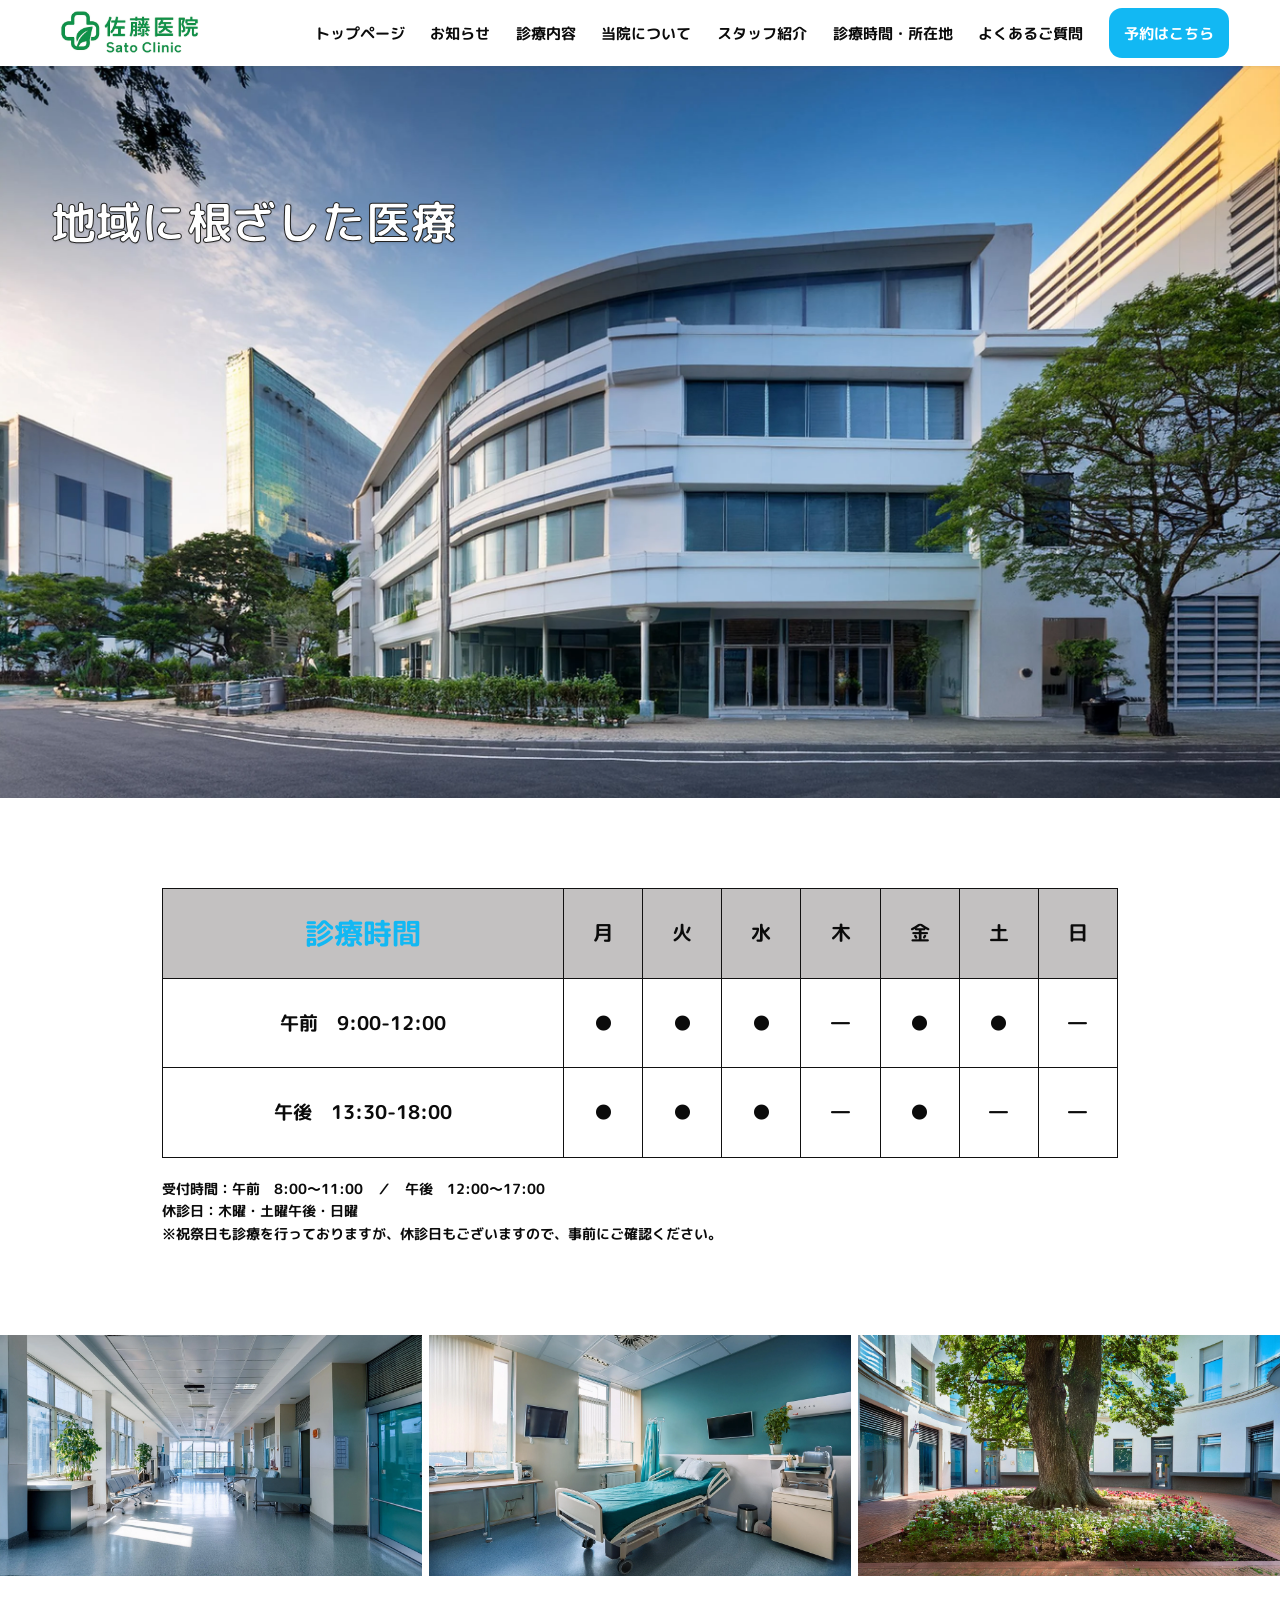
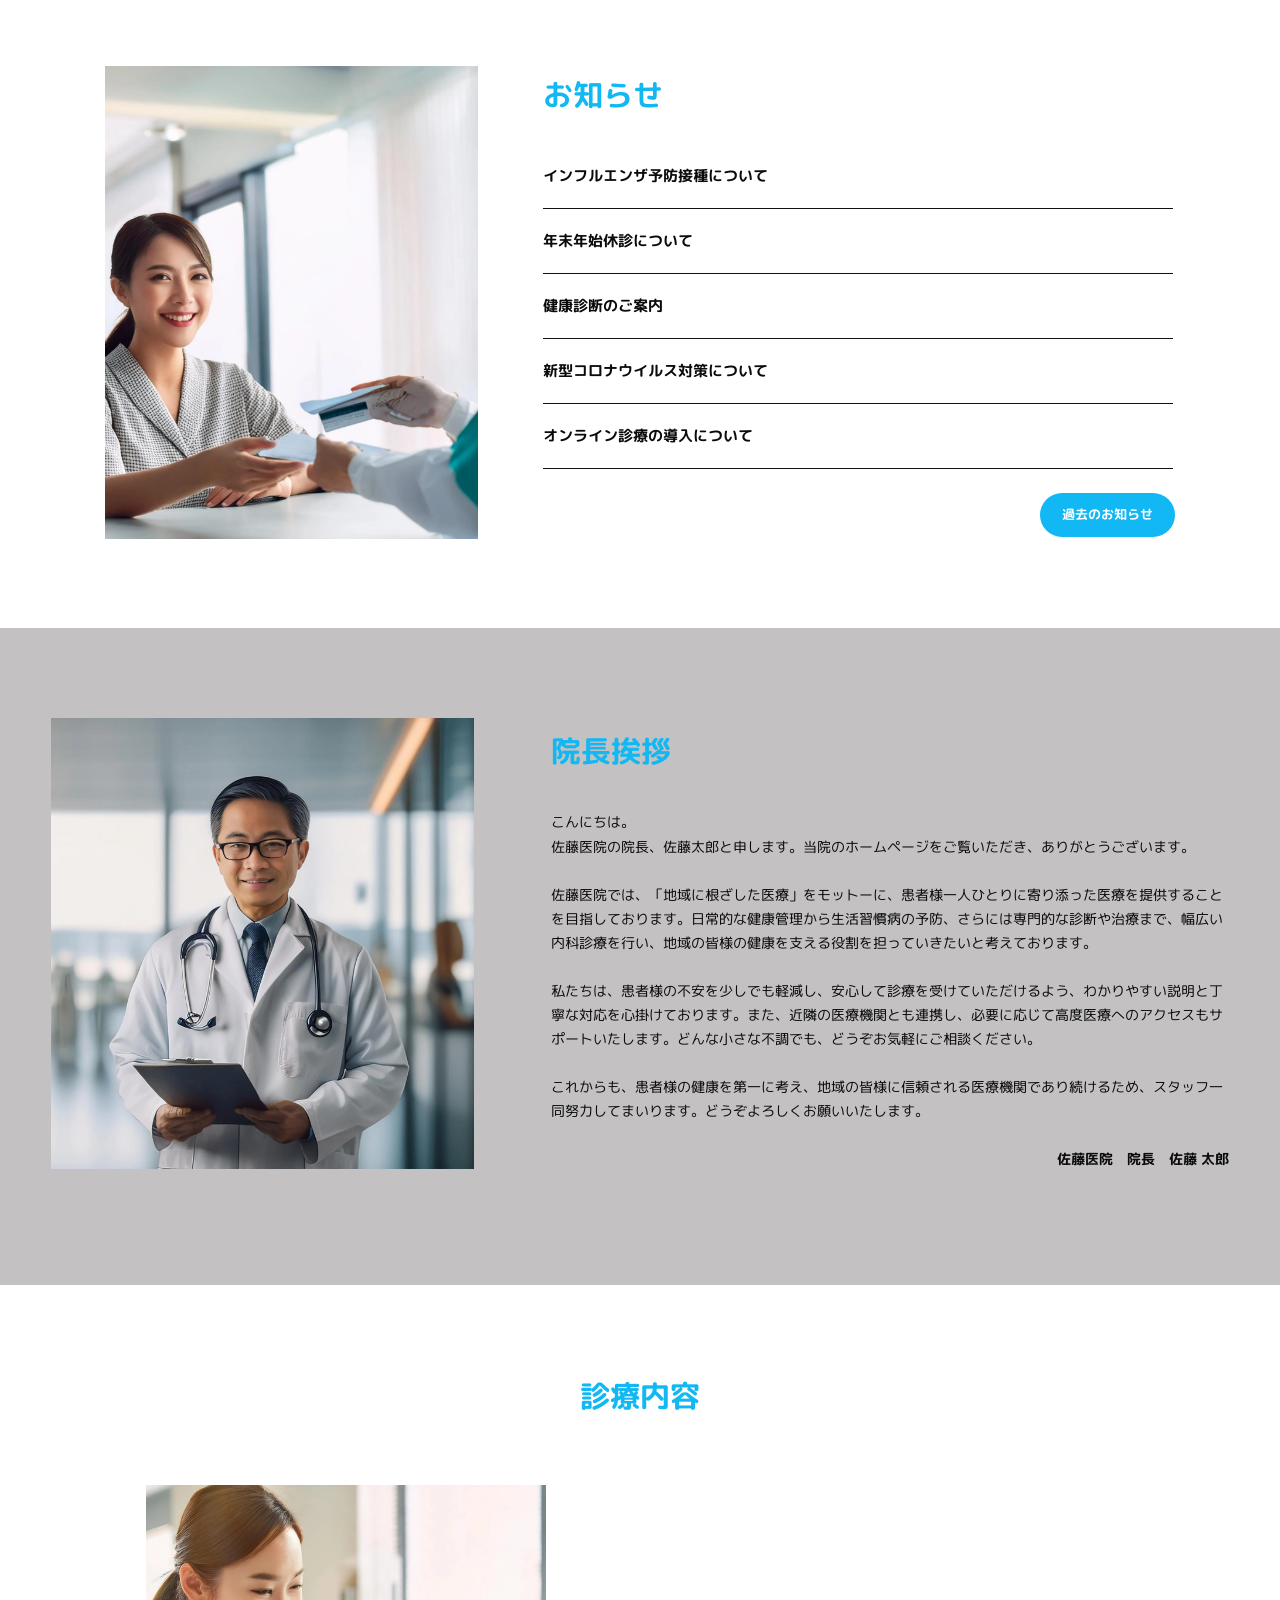
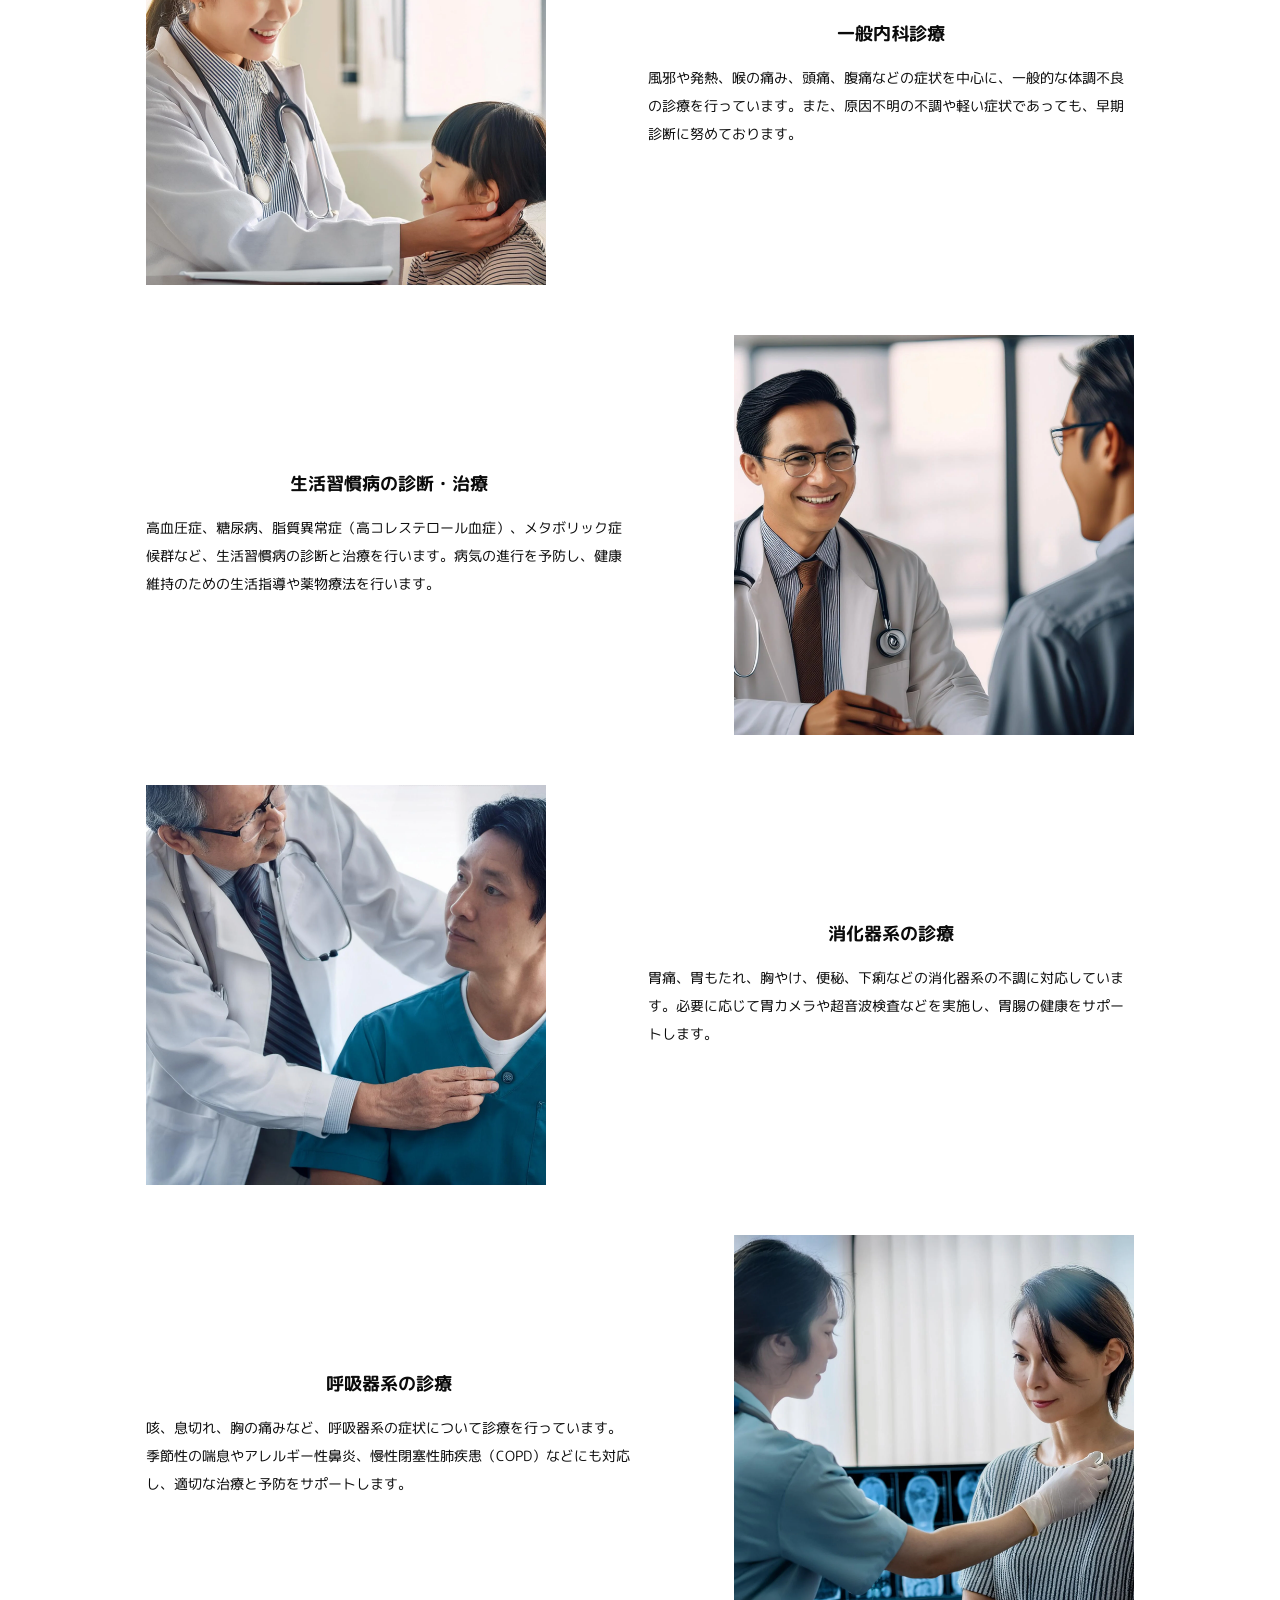
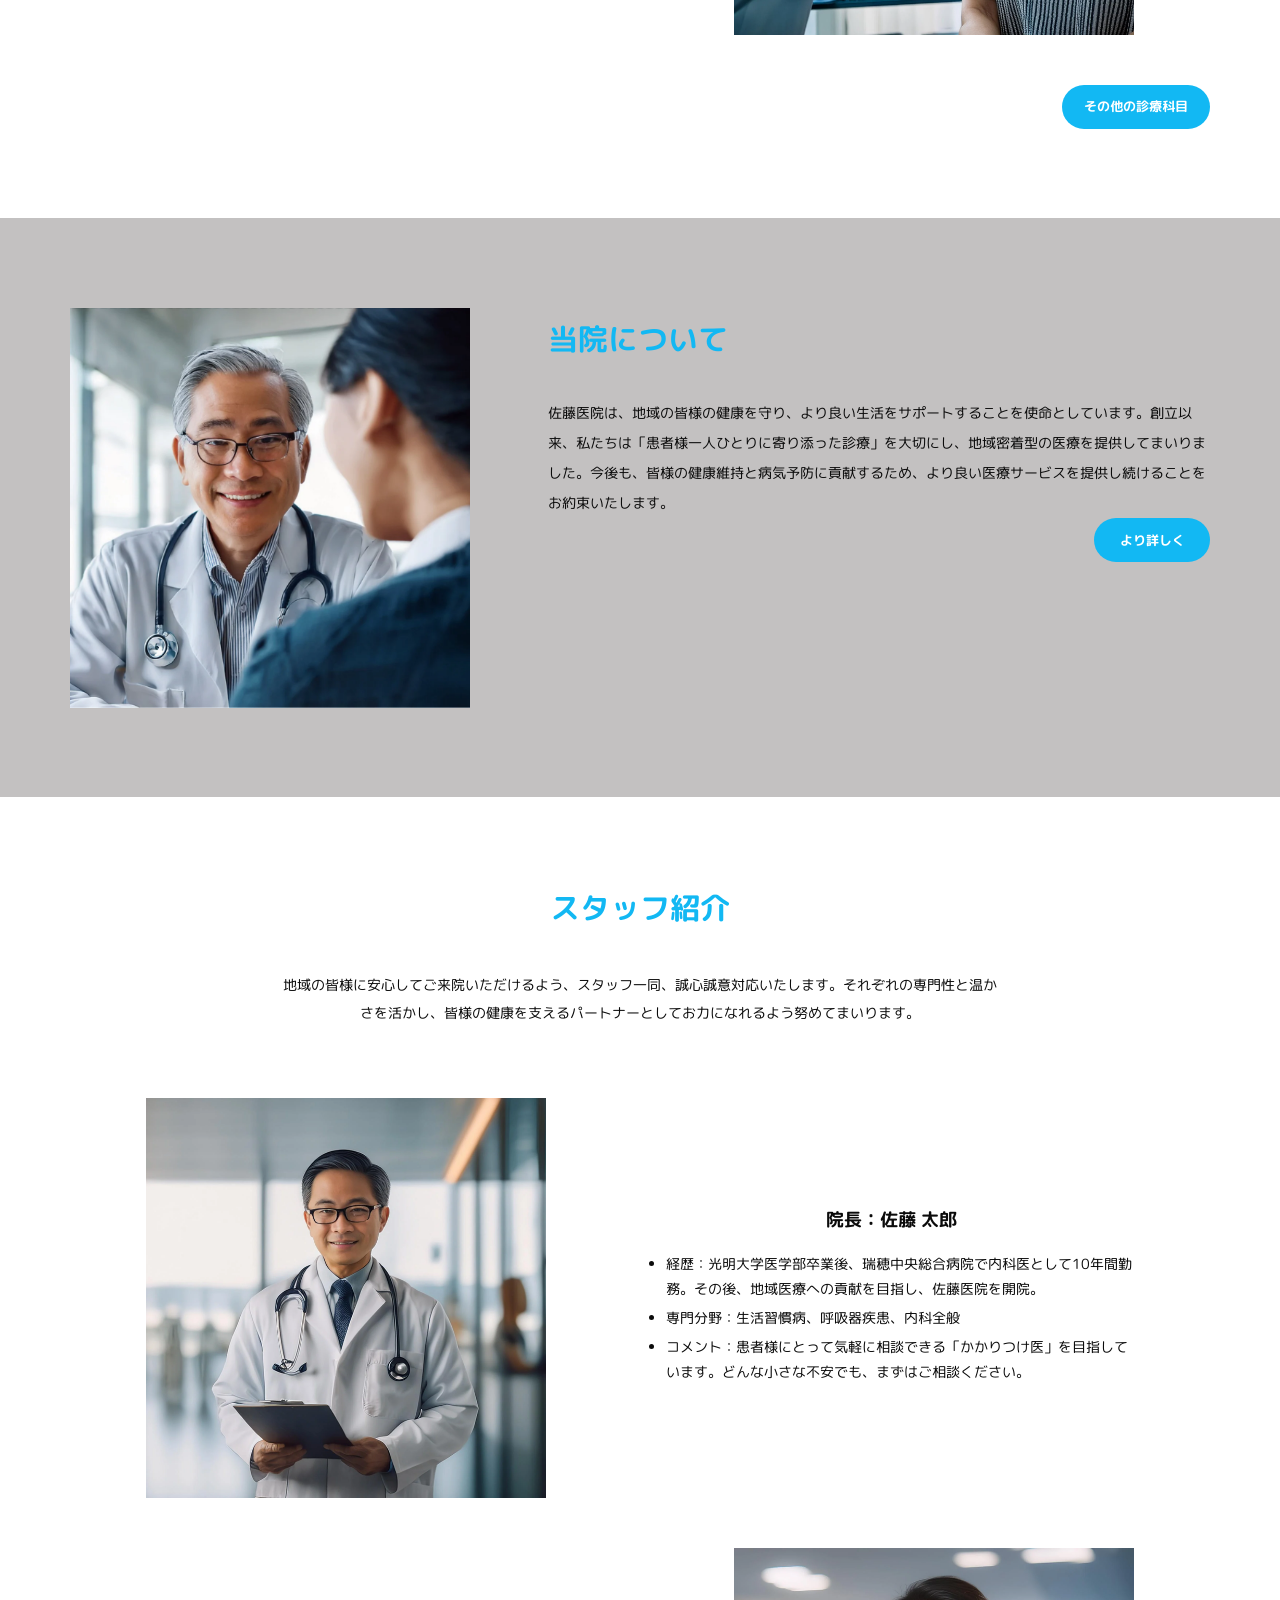
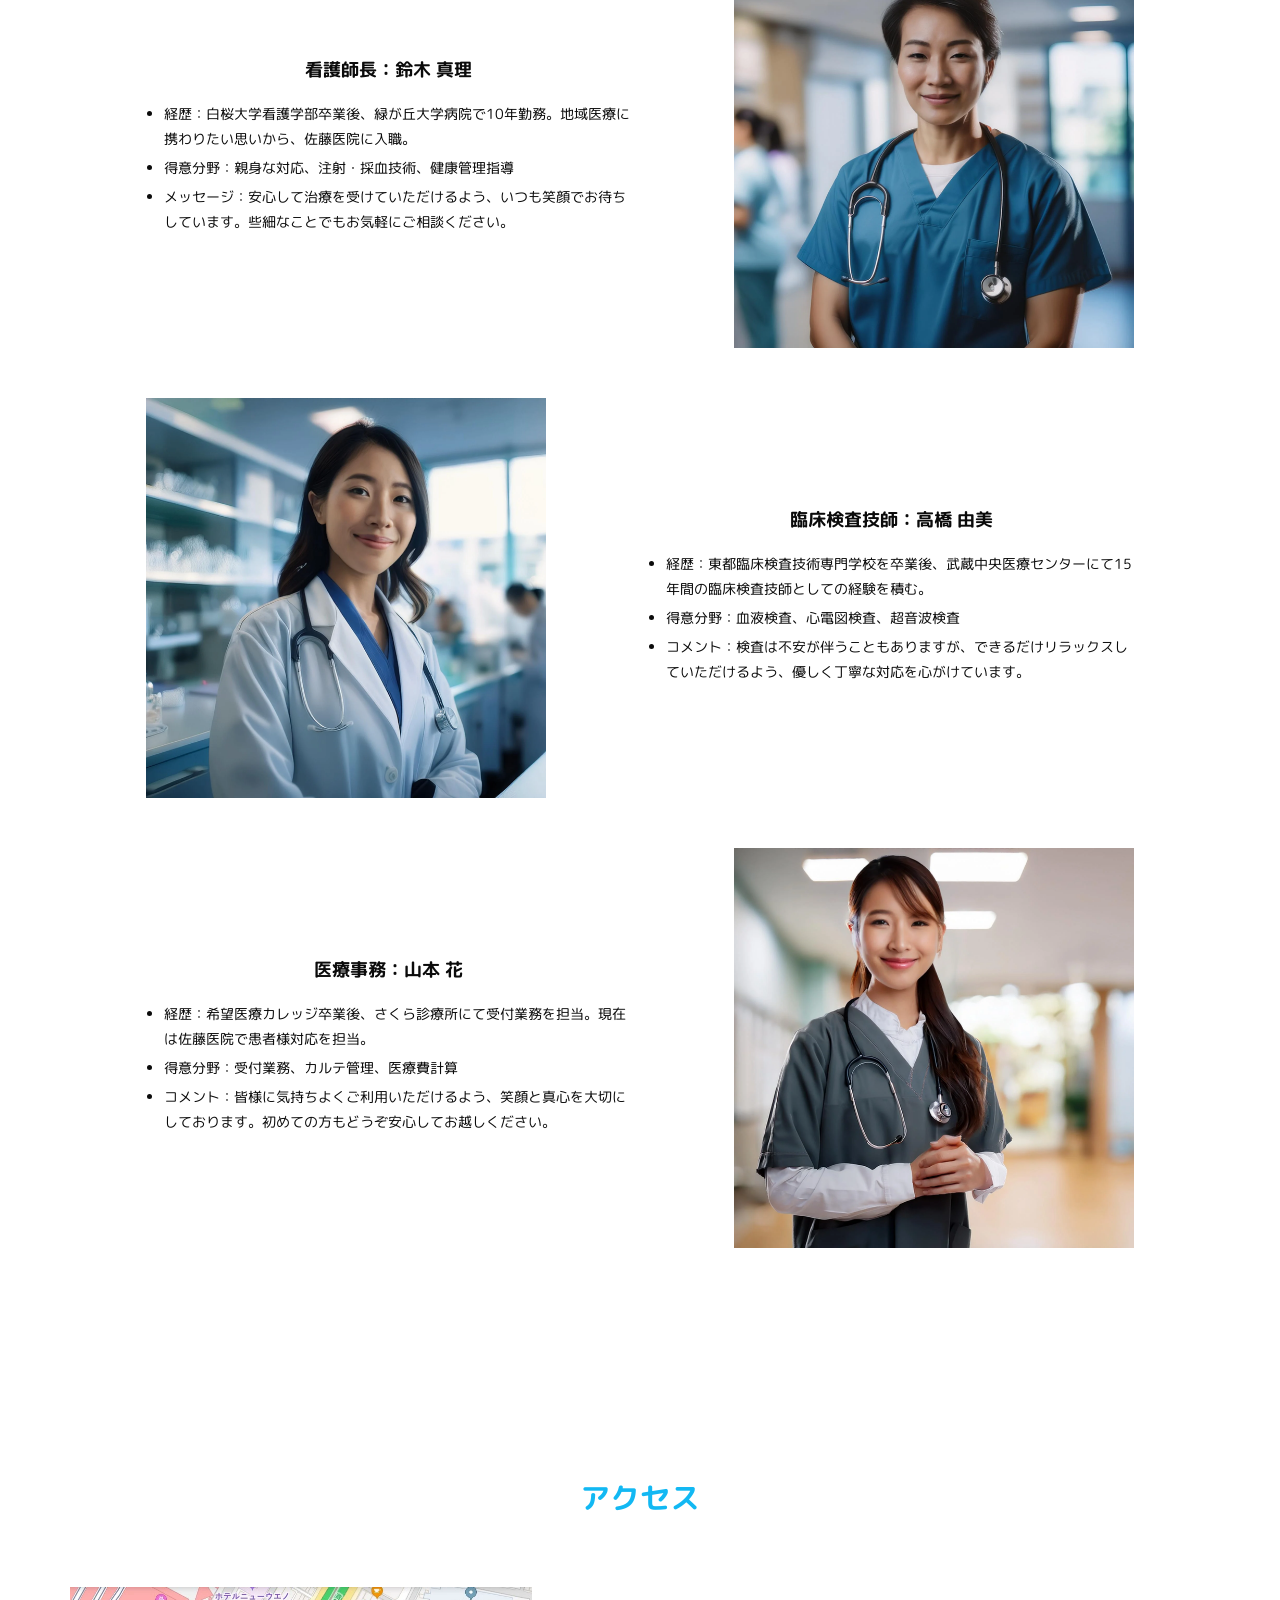
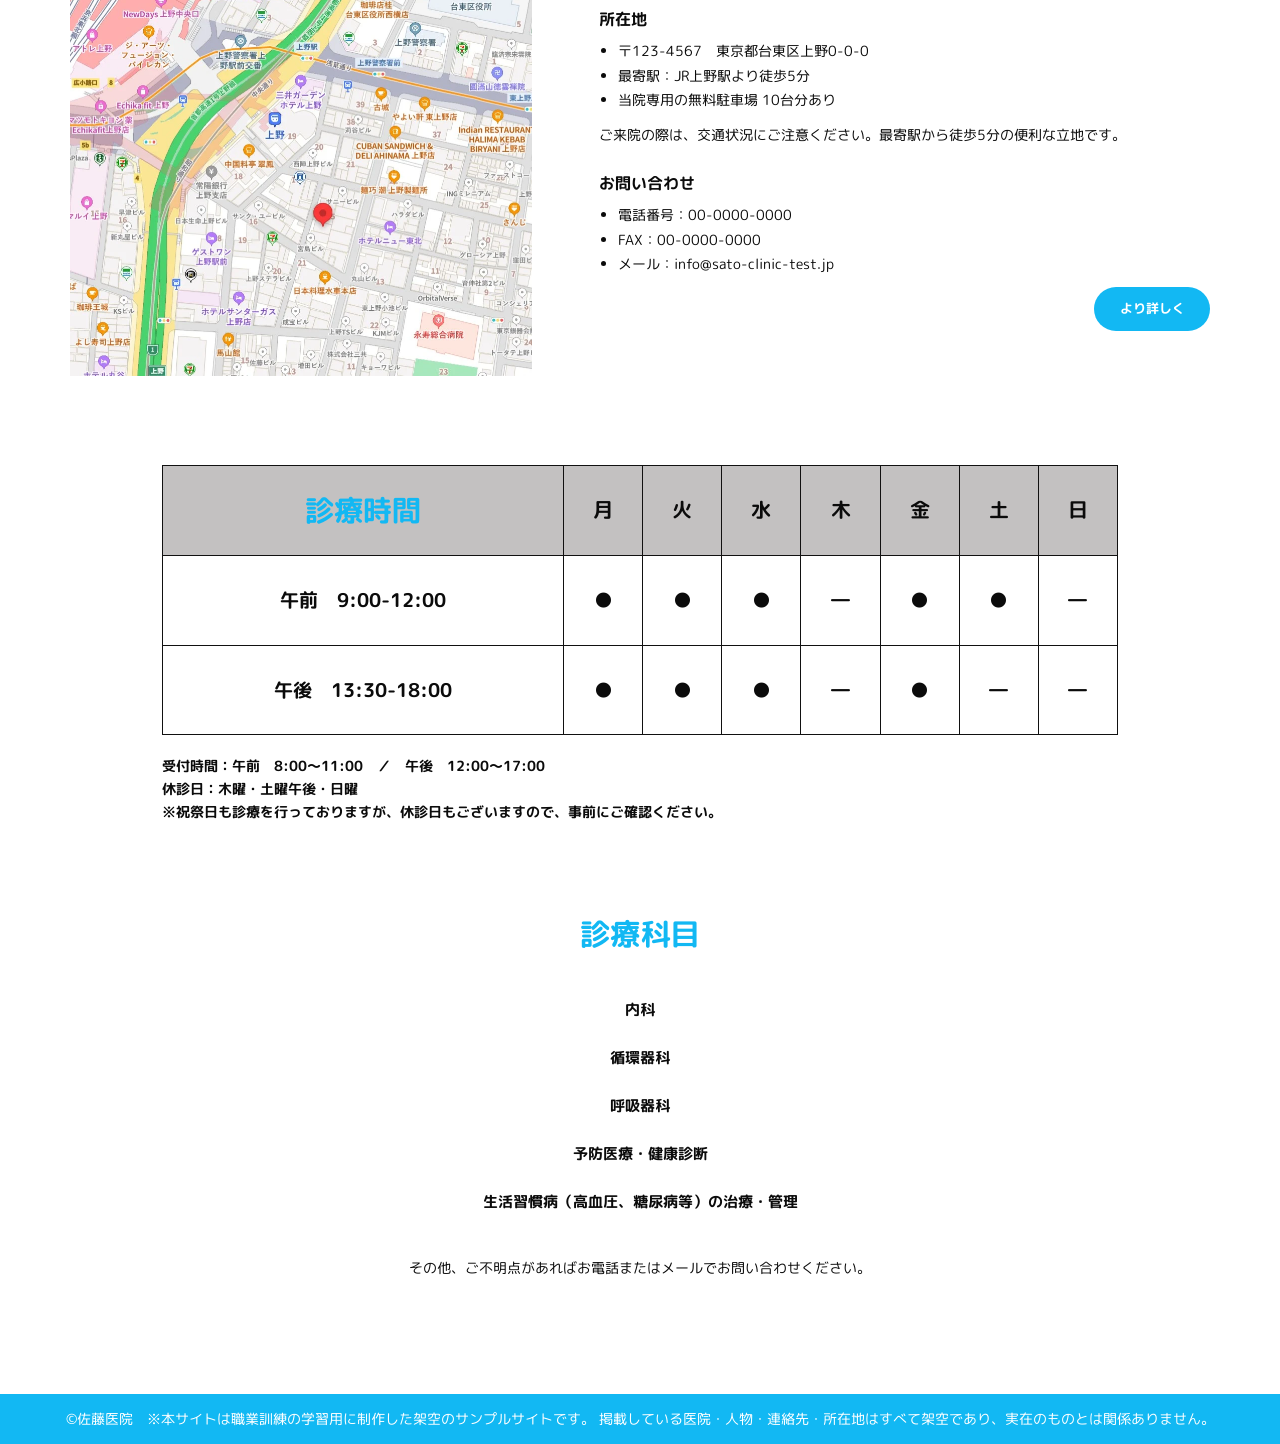
==== commit 4a08d25d: "以前の状態に変更" ====
--- a/index.html
+++ b/index.html
@@ -32,10 +32,7 @@
   </header>
   <main>
     <section class="home-hero" aria-label="地域に根ざした医療">
-      <picture>
-        <source srcset="./assets/Hospital_Exterior/hospital_1.webp" type="image/webp"><img
-          src="./assets/Hospital_Exterior/hospital_1.jpg" alt="佐藤医院の外観" fetchpriority="high" decoding="async">
-      </picture>
+      <img src="./assets/Hospital_Exterior/hospital_1.jpg" alt="佐藤医院の外観" fetchpriority="high" decoding="async">
       <h1>地域に根ざした医療</h1>
     </section>
 
@@ -83,26 +80,14 @@
     </section>
 
     <section class="facility-strip" aria-label="院内施設">
-      <picture>
-        <source srcset="./assets/Hospital_Exterior/hospital_6.webp" type="image/webp"><img
-          src="./assets/Hospital_Exterior/hospital_6.jpg" alt="院内待合スペース" loading="lazy" decoding="async">
-      </picture>
-      <picture>
-        <source srcset="./assets/Hospital_Exterior/hospital_7.webp" type="image/webp"><img
-          src="./assets/Hospital_Exterior/hospital_7.jpg" alt="診察室" loading="lazy" decoding="async">
-      </picture>
-      <picture>
-        <source srcset="./assets/Hospital_Exterior/hospital_2.webp" type="image/webp"><img
-          src="./assets/Hospital_Exterior/hospital_2.jpg" alt="中庭" loading="lazy" decoding="async">
-      </picture>
+      <img src="./assets/Hospital_Exterior/hospital_6.jpg" alt="院内待合スペース" loading="lazy" decoding="async">
+      <img src="./assets/Hospital_Exterior/hospital_7.jpg" alt="診察室" loading="lazy" decoding="async">
+      <img src="./assets/Hospital_Exterior/hospital_2.jpg" alt="中庭" loading="lazy" decoding="async">
     </section>
 
     <section class="home-news">
       <div class="home-news__inner">
-        <picture>
-          <source srcset="./assets/crops/home-notice.webp" type="image/webp"><img src="./assets/crops/home-notice.jpg"
-            alt="受付で案内を受ける患者" loading="lazy" decoding="async">
-        </picture>
+        <img src="./assets/crops/home-notice.jpg" alt="受付で案内を受ける患者" loading="lazy" decoding="async">
         <div class="home-news-copy">
           <h2>お知らせ</h2>
           <ul class="home-news-list">
@@ -119,10 +104,7 @@
 
     <section class="home-director">
       <div class="home-director__inner">
-        <picture>
-          <source srcset="./assets/crops/home-director.webp" type="image/webp"><img
-            src="./assets/crops/home-director.jpg" alt="院長 佐藤太郎" loading="lazy" decoding="async">
-        </picture>
+        <img src="./assets/crops/home-director.jpg" alt="院長 佐藤太郎" loading="lazy" decoding="async">
         <div class="home-director-copy">
           <h2>院長挨拶</h2>
           <p>こんにちは。<br>佐藤医院の院長、佐藤太郎と申します。当院のホームページをご覧いただき、ありがとうございます。</p>
@@ -142,40 +124,28 @@
       <div class="home-medical__inner">
         <h2 class="section-title">診療内容</h2>
         <article class="home-medical-row">
-          <picture>
-            <source srcset="./assets/crops/medical-1.webp" type="image/webp"><img src="./assets/crops/medical-1.jpg"
-              alt="一般内科診療" loading="lazy" decoding="async">
-          </picture>
+          <img src="./assets/crops/medical-1.jpg" alt="一般内科診療" loading="lazy" decoding="async">
           <div class="home-medical-copy">
             <h3>一般内科診療</h3>
             <p>風邪や発熱、喉の痛み、頭痛、腹痛などの症状を中心に、一般的な体調不良の診療を行っています。また、原因不明の不調や軽い症状であっても、早期診断に努めております。</p>
           </div>
         </article>
         <article class="home-medical-row">
-          <picture>
-            <source srcset="./assets/crops/medical-2.webp" type="image/webp"><img src="./assets/crops/medical-2.jpg"
-              alt="生活習慣病の診断・治療" loading="lazy" decoding="async">
-          </picture>
+          <img src="./assets/crops/medical-2.jpg" alt="生活習慣病の診断・治療" loading="lazy" decoding="async">
           <div class="home-medical-copy">
             <h3>生活習慣病の診断・治療</h3>
             <p>高血圧症、糖尿病、脂質異常症（高コレステロール血症）、メタボリック症候群など、生活習慣病の診断と治療を行います。病気の進行を予防し、健康維持のための生活指導や薬物療法を行います。</p>
           </div>
         </article>
         <article class="home-medical-row">
-          <picture>
-            <source srcset="./assets/crops/medical-3.webp" type="image/webp"><img src="./assets/crops/medical-3.jpg"
-              alt="消化器系の診療" loading="lazy" decoding="async">
-          </picture>
+          <img src="./assets/crops/medical-3.jpg" alt="消化器系の診療" loading="lazy" decoding="async">
           <div class="home-medical-copy">
             <h3>消化器系の診療</h3>
             <p>胃痛、胃もたれ、胸やけ、便秘、下痢などの消化器系の不調に対応しています。必要に応じて胃カメラや超音波検査などを実施し、胃腸の健康をサポートします。</p>
           </div>
         </article>
         <article class="home-medical-row">
-          <picture>
-            <source srcset="./assets/crops/medical-4.webp" type="image/webp"><img src="./assets/crops/medical-4.jpg"
-              alt="呼吸器系の診療" loading="lazy" decoding="async">
-          </picture>
+          <img src="./assets/crops/medical-4.jpg" alt="呼吸器系の診療" loading="lazy" decoding="async">
           <div class="home-medical-copy">
             <h3>呼吸器系の診療</h3>
             <p>咳、息切れ、胸の痛みなど、呼吸器系の症状について診療を行っています。季節性の喘息やアレルギー性鼻炎、慢性閉塞性肺疾患（COPD）などにも対応し、適切な治療と予防をサポートします。</p>
@@ -187,10 +157,7 @@
 
     <section class="home-about">
       <div class="home-about__inner">
-        <picture>
-          <source srcset="./assets/crops/home-about.webp" type="image/webp"><img src="./assets/crops/home-about.jpg"
-            alt="患者様と話す医師" loading="lazy" decoding="async">
-        </picture>
+        <img src="./assets/crops/home-about.jpg" alt="患者様と話す医師" loading="lazy" decoding="async">
         <div class="home-about-copy">
           <h2>当院について</h2>
           <p>
@@ -207,10 +174,7 @@
         <p class="staff-lead">
           地域の皆様に安心してご来院いただけるよう、スタッフ一同、誠心誠意対応いたします。それぞれの専門性と温かさを活かし、皆様の健康を支えるパートナーとしてお力になれるよう努めてまいります。</p>
         <article class="staff-row">
-          <picture>
-            <source srcset="./assets/crops/staff-1.webp" type="image/webp"><img src="./assets/crops/staff-1.jpg"
-              alt="院長 佐藤太郎" loading="lazy" decoding="async">
-          </picture>
+          <img src="./assets/crops/staff-1.jpg" alt="院長 佐藤太郎" loading="lazy" decoding="async">
           <div class="staff-copy">
             <h3>院長：佐藤 太郎</h3>
             <ul>
@@ -221,10 +185,7 @@
           </div>
         </article>
         <article class="staff-row">
-          <picture>
-            <source srcset="./assets/crops/staff-2.webp" type="image/webp"><img src="./assets/crops/staff-2.jpg"
-              alt="看護師長 鈴木真理" loading="lazy" decoding="async">
-          </picture>
+          <img src="./assets/crops/staff-2.jpg" alt="看護師長 鈴木真理" loading="lazy" decoding="async">
           <div class="staff-copy">
             <h3>看護師長：鈴木 真理</h3>
             <ul>
@@ -235,10 +196,7 @@
           </div>
         </article>
         <article class="staff-row">
-          <picture>
-            <source srcset="./assets/crops/staff-3.webp" type="image/webp"><img src="./assets/crops/staff-3.jpg"
-              alt="臨床検査技師 高橋由美" loading="lazy" decoding="async">
-          </picture>
+          <img src="./assets/crops/staff-3.jpg" alt="臨床検査技師 高橋由美" loading="lazy" decoding="async">
           <div class="staff-copy">
             <h3>臨床検査技師：高橋 由美</h3>
             <ul>
@@ -249,10 +207,7 @@
           </div>
         </article>
         <article class="staff-row">
-          <picture>
-            <source srcset="./assets/crops/staff-4.webp" type="image/webp"><img src="./assets/crops/staff-4.jpg"
-              alt="医療事務 山本花" loading="lazy" decoding="async">
-          </picture>
+          <img src="./assets/crops/staff-4.jpg" alt="医療事務 山本花" loading="lazy" decoding="async">
           <div class="staff-copy">
             <h3>医療事務：山本 花</h3>
             <ul>
@@ -269,10 +224,7 @@
       <div class="home-access__inner">
         <h2 class="section-title">アクセス</h2>
         <div class="home-access-top">
-          <picture>
-            <source srcset="./assets/map.webp" type="image/webp"><img src="./assets/map.jpg" alt="佐藤医院周辺地図"
-              loading="lazy" decoding="async">
-          </picture>
+          <img src="./assets/map.jpg" alt="佐藤医院周辺地図" loading="lazy" decoding="async">
           <div class="home-access-copy">
             <h3>所在地</h3>
             <ul>
@@ -346,4 +298,4 @@
     掲載している医院・人物・連絡先・所在地はすべて架空であり、実在のものとは関係ありません。</footer>
 </body>
 
-</html>+</html>
--- a/css/style.css
+++ b/css/style.css
@@ -44,10 +44,6 @@
   display: block;
   max-width: 100%;
   height: auto
-}
-
-picture {
-  display: contents
 }
 
 main {
@@ -1987,4 +1983,4 @@
     transform: none;
     transition: none
   }
-}+}
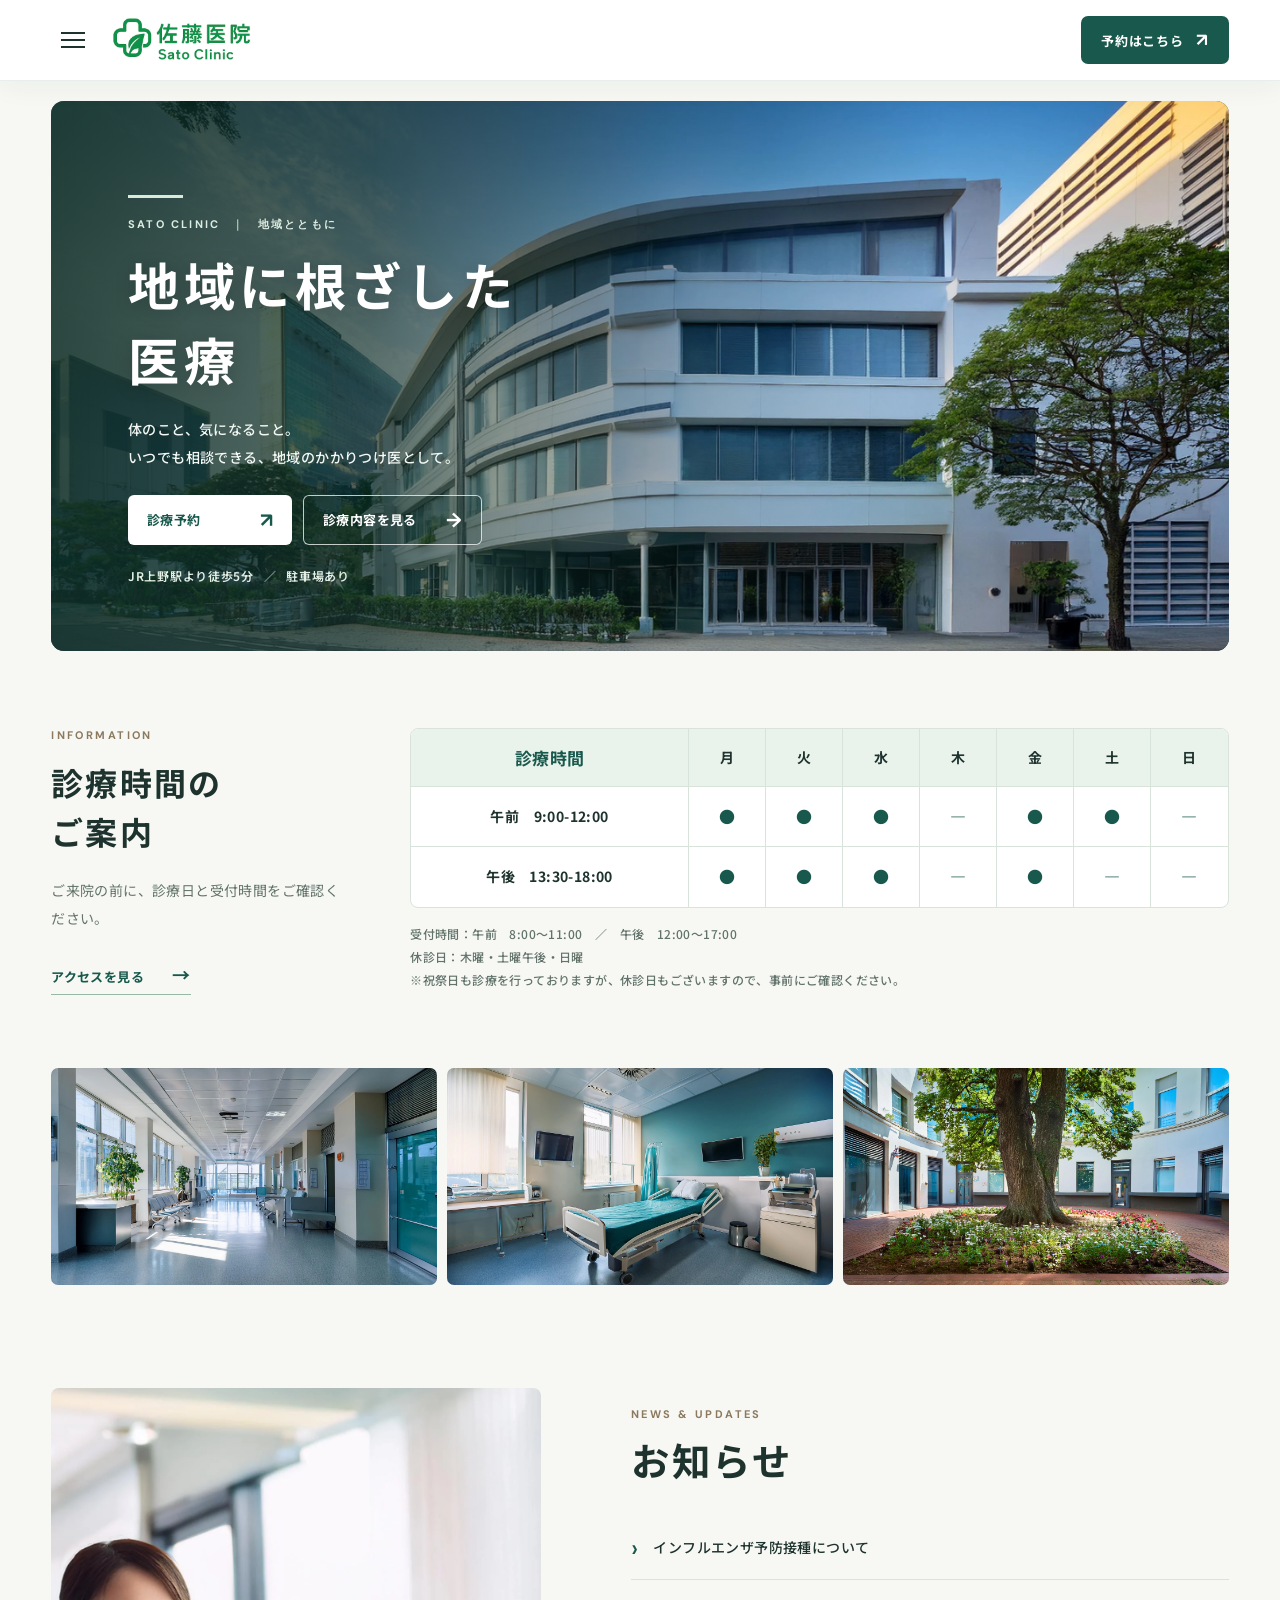
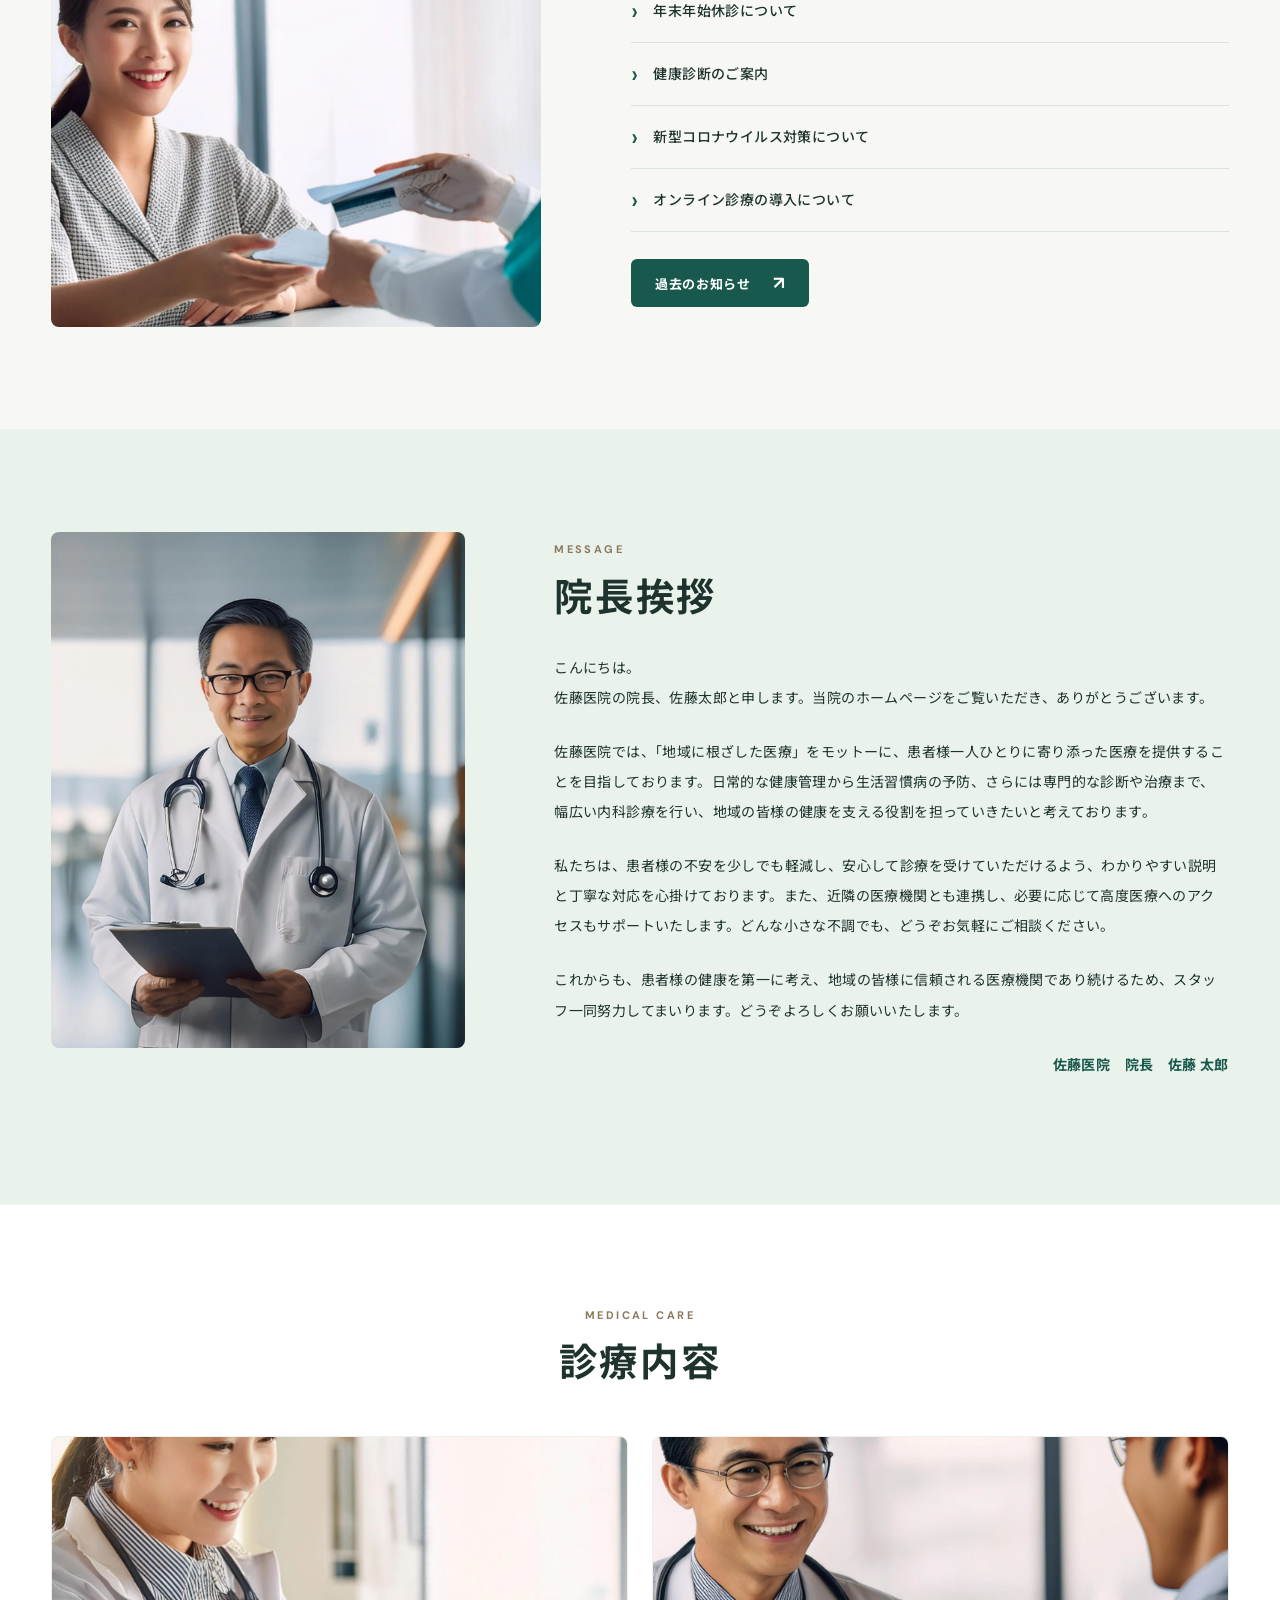
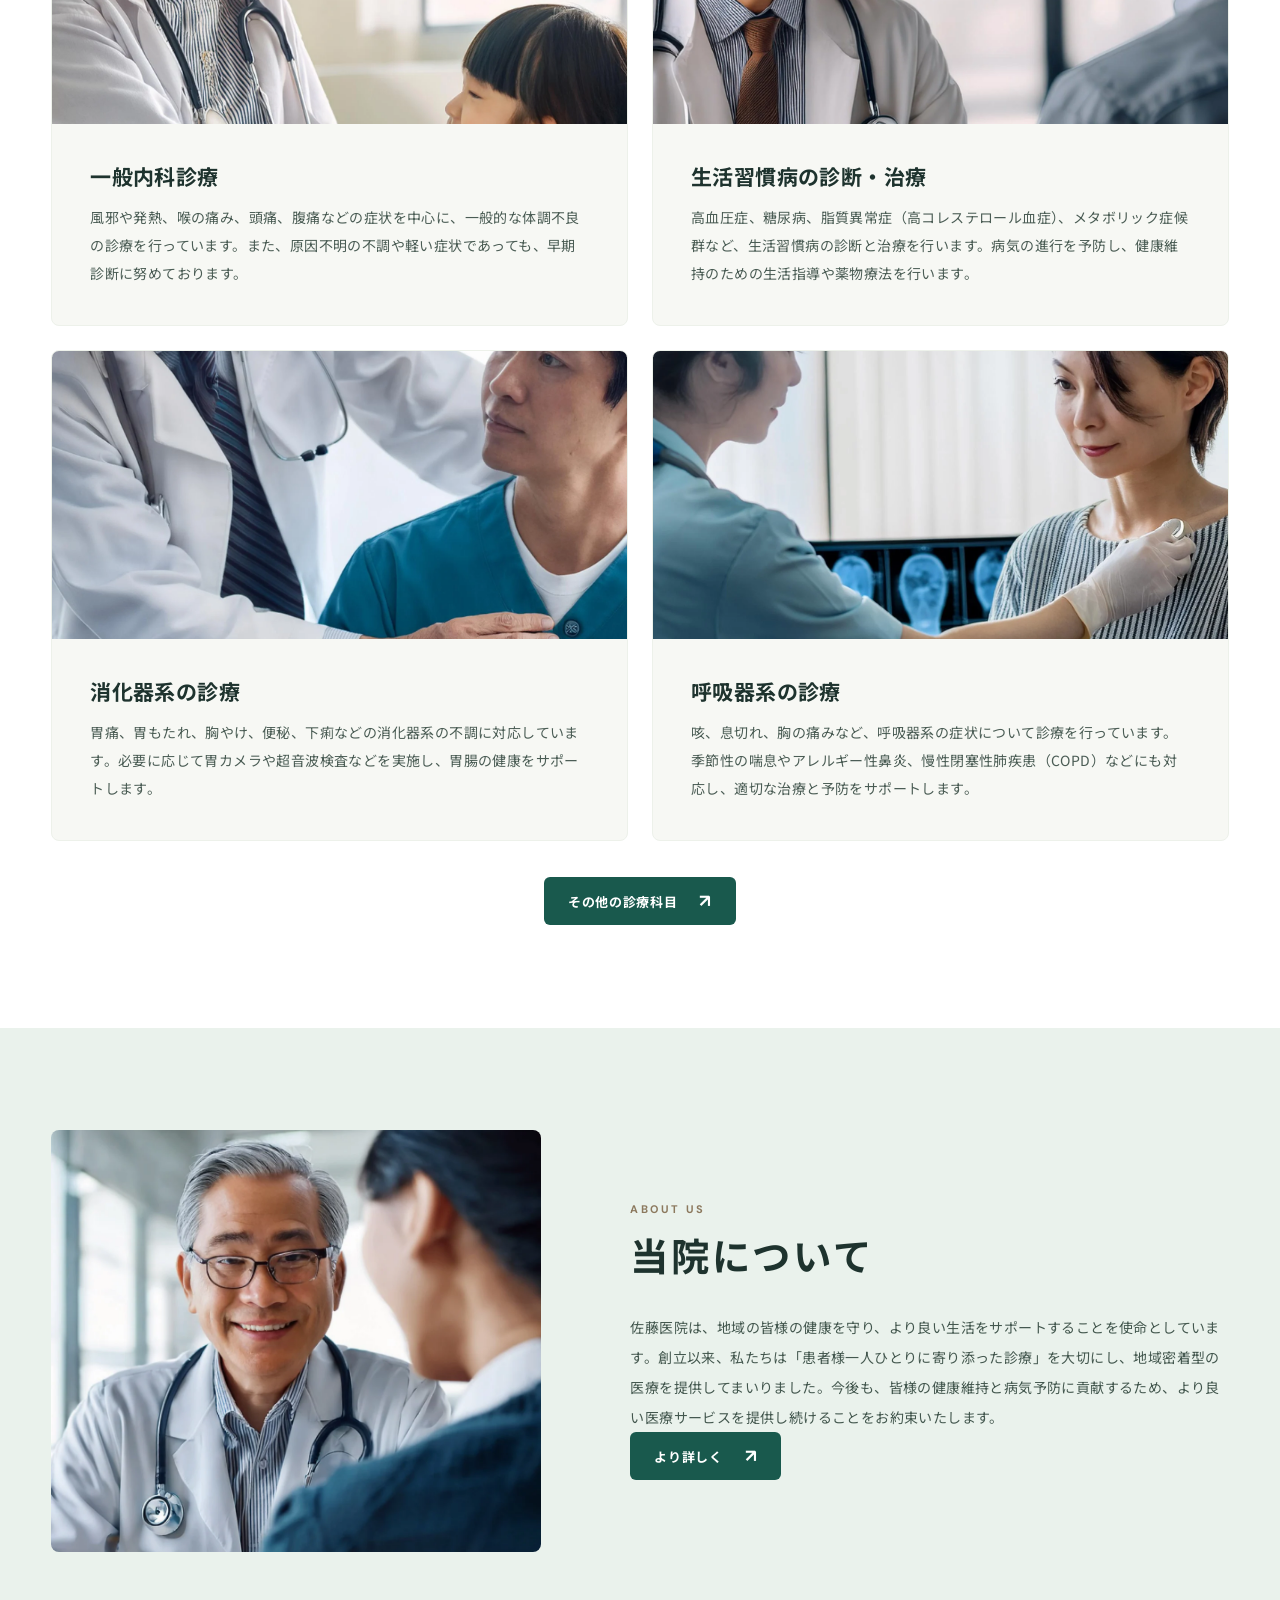
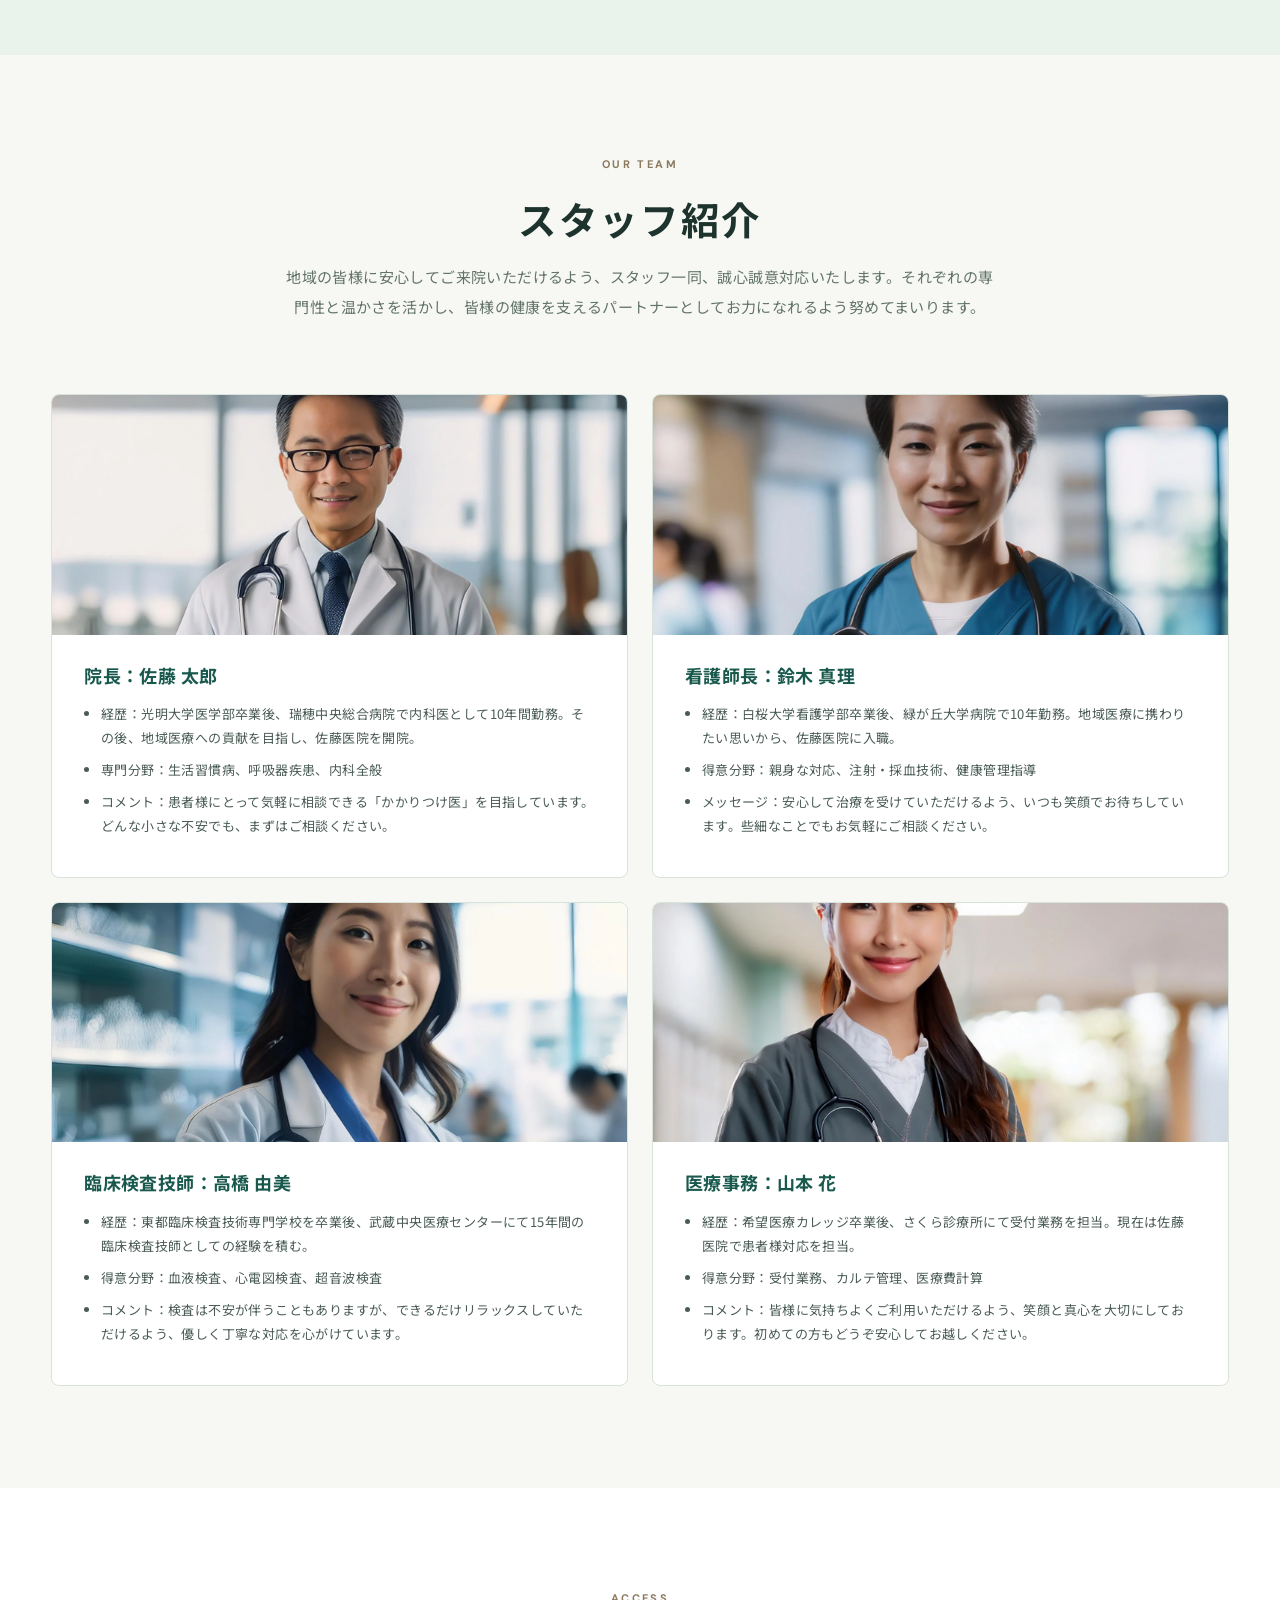
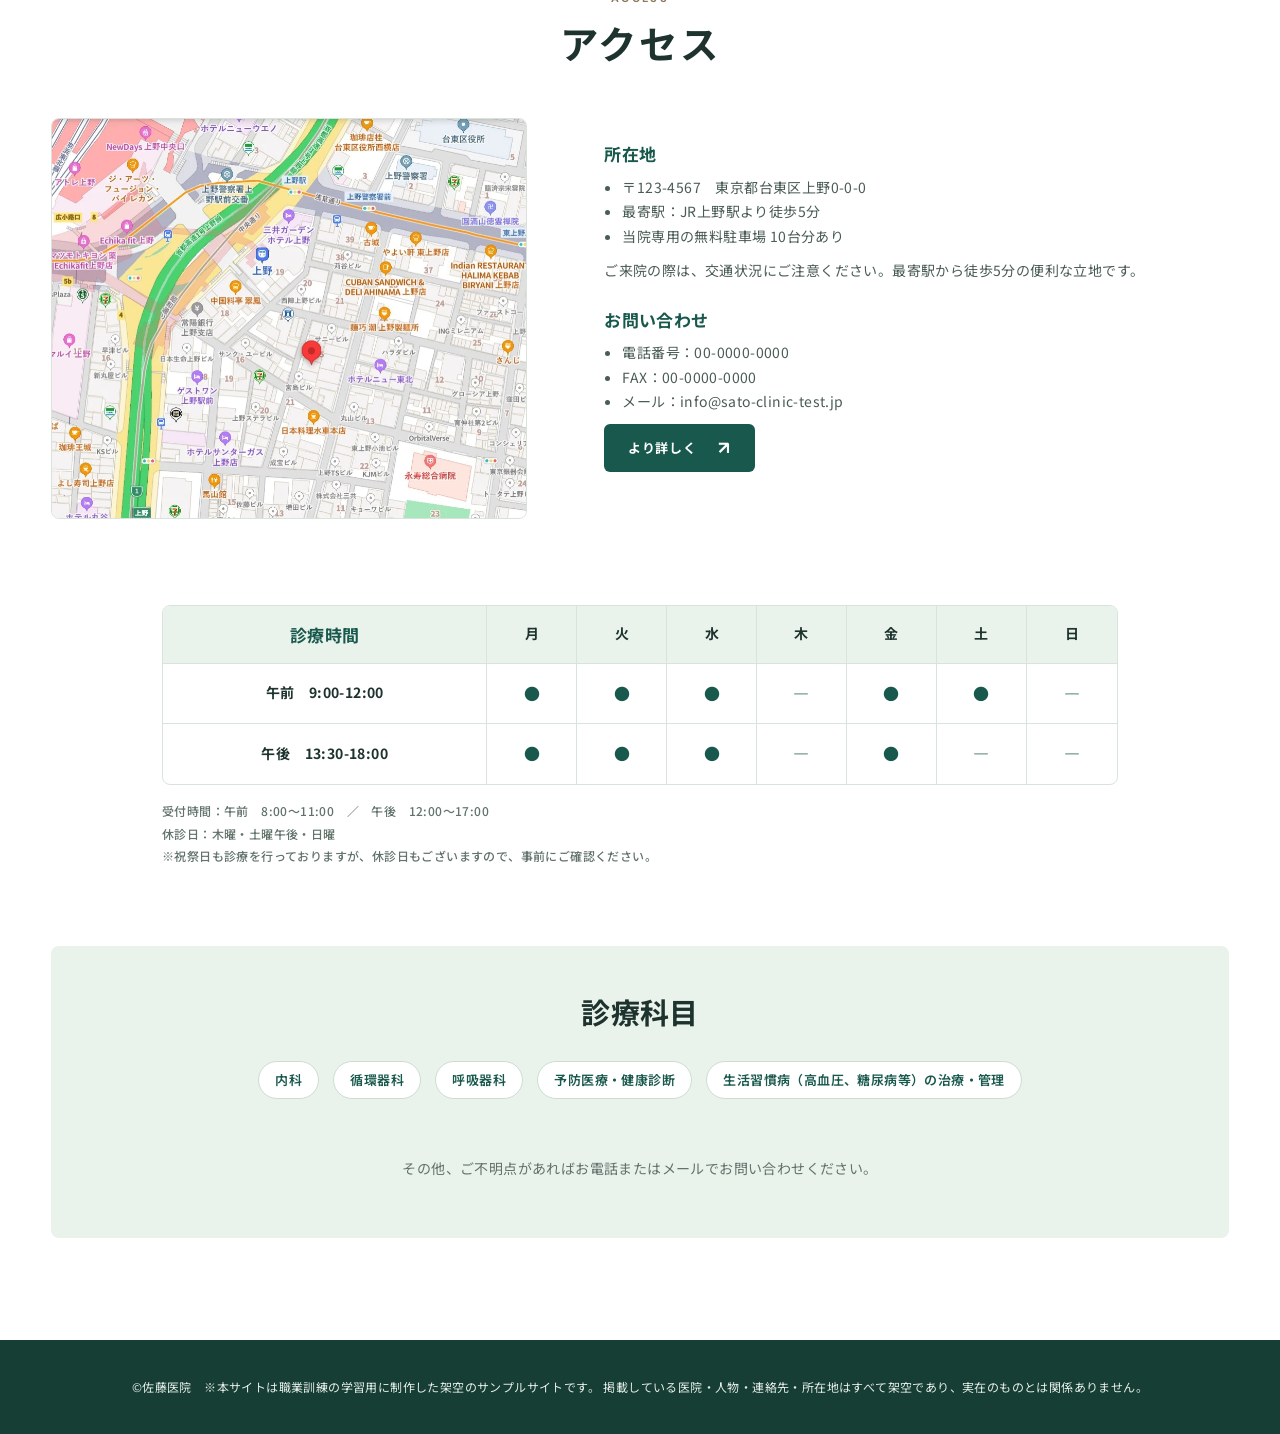
==== commit 98de7e3f: "全体のデザイン変更" ====
--- a/index.html
+++ b/index.html
@@ -7,6 +7,7 @@
   <meta name="robots" content="noindex, nofollow">
   <title>佐藤医院 | Sato Clinic</title>
   <link rel="stylesheet" href="./css/style.css">
+  <link rel="stylesheet" href="./css/polish.css">
   <script src="./js/header.js" defer></script>
   <script src="./js/scroll-reveal.js" defer></script>
 </head>
@@ -33,11 +34,27 @@
   <main>
     <section class="home-hero" aria-label="地域に根ざした医療">
       <img src="./assets/Hospital_Exterior/hospital_1.jpg" alt="佐藤医院の外観" fetchpriority="high" decoding="async">
-      <h1>地域に根ざした医療</h1>
+      <div class="home-hero__content">
+        <p class="home-hero__eyebrow">SATO CLINIC <span>｜</span> 地域とともに</p>
+        <h1>地域に根ざした<br>医療</h1>
+        <p class="home-hero__lead">体のこと、気になること。<br>いつでも相談できる、地域のかかりつけ医として。</p>
+        <div class="home-hero__actions">
+          <a class="hero-primary" href="./reservation.html">診療予約 <span aria-hidden="true">↗</span></a>
+          <a class="hero-secondary" href="./medical.html">診療内容を見る <span aria-hidden="true">→</span></a>
+        </div>
+        <p class="home-hero__location">JR上野駅より徒歩5分 <span>／</span> 駐車場あり</p>
+      </div>
     </section>
 
     <section class="home-hours-block">
-      <div class="hours">
+      <div class="home-hours-inner">
+        <div class="home-hours-intro">
+          <span class="eyebrow">INFORMATION</span>
+          <h2>診療時間の<br>ご案内</h2>
+          <p>ご来院の前に、診療日と受付時間をご確認ください。</p>
+          <a href="./access.html">アクセスを見る <span aria-hidden="true">→</span></a>
+        </div>
+        <div class="hours">
         <table class="hours-table" aria-label="診療時間">
           <thead>
             <tr>
@@ -76,6 +93,7 @@
         </table>
         <p class="hours-note">
           受付時間：午前　8:00〜11:00　／　午後　12:00〜17:00<br>休診日：木曜・土曜午後・日曜<br>※祝祭日も診療を行っておりますが、休診日もございますので、事前にご確認ください。</p>
+        </div>
       </div>
     </section>
 
@@ -89,6 +107,7 @@
       <div class="home-news__inner">
         <img src="./assets/crops/home-notice.jpg" alt="受付で案内を受ける患者" loading="lazy" decoding="async">
         <div class="home-news-copy">
+          <span class="eyebrow">NEWS &amp; UPDATES</span>
           <h2>お知らせ</h2>
           <ul class="home-news-list">
             <li><a href="./news.html">インフルエンザ予防接種について</a></li>
@@ -106,6 +125,7 @@
       <div class="home-director__inner">
         <img src="./assets/crops/home-director.jpg" alt="院長 佐藤太郎" loading="lazy" decoding="async">
         <div class="home-director-copy">
+          <span class="eyebrow">MESSAGE</span>
           <h2>院長挨拶</h2>
           <p>こんにちは。<br>佐藤医院の院長、佐藤太郎と申します。当院のホームページをご覧いただき、ありがとうございます。</p>
           <p>
@@ -122,6 +142,7 @@
 
     <section class="home-medical" id="medical">
       <div class="home-medical__inner">
+        <span class="eyebrow section-eyebrow">MEDICAL CARE</span>
         <h2 class="section-title">診療内容</h2>
         <article class="home-medical-row">
           <img src="./assets/crops/medical-1.jpg" alt="一般内科診療" loading="lazy" decoding="async">
@@ -159,6 +180,7 @@
       <div class="home-about__inner">
         <img src="./assets/crops/home-about.jpg" alt="患者様と話す医師" loading="lazy" decoding="async">
         <div class="home-about-copy">
+          <span class="eyebrow">ABOUT US</span>
           <h2>当院について</h2>
           <p>
             佐藤医院は、地域の皆様の健康を守り、より良い生活をサポートすることを使命としています。創立以来、私たちは「患者様一人ひとりに寄り添った診療」を大切にし、地域密着型の医療を提供してまいりました。今後も、皆様の健康維持と病気予防に貢献するため、より良い医療サービスを提供し続けることをお約束いたします。
@@ -170,6 +192,7 @@
 
     <section class="home-staff" id="staff">
       <div class="home-staff__inner">
+        <span class="eyebrow section-eyebrow">OUR TEAM</span>
         <h2 class="section-title">スタッフ紹介</h2>
         <p class="staff-lead">
           地域の皆様に安心してご来院いただけるよう、スタッフ一同、誠心誠意対応いたします。それぞれの専門性と温かさを活かし、皆様の健康を支えるパートナーとしてお力になれるよう努めてまいります。</p>
@@ -222,6 +245,7 @@
 
     <section class="home-access">
       <div class="home-access__inner">
+        <span class="eyebrow section-eyebrow">ACCESS</span>
         <h2 class="section-title">アクセス</h2>
         <div class="home-access-top">
           <img src="./assets/map.jpg" alt="佐藤医院周辺地図" loading="lazy" decoding="async">
--- a/css/style.css
+++ b/css/style.css
@@ -1,5 +1,3 @@
-@import url('https://fonts.googleapis.com/css2?family=M+PLUS+Rounded+1c:wght@400;700&display=swap');
-
 :root {
   --blue: #12b8f3;
   --gray: #c3c1c1;
@@ -1865,7 +1863,7 @@
   }
 }
 
-/* Collapse only when the actual navigation would wrap onto a third row. */
+/* Collapsed navigation styles; header.js switches based on available width. */
 .menu-toggle {
   display: none;
   flex: 0 0 44px;
--- a/css/polish.css
+++ b/css/polish.css
@@ -0,0 +1,389 @@
+/* Sato Clinic visual system */
+@import url('https://fonts.googleapis.com/css2?family=DM+Sans:wght@500;600;700&family=Noto+Sans+JP:wght@400;500;600;700&display=swap');
+
+:root {
+  --blue: #19594d;
+  --gray: #e9f0eb;
+  --text: #1e332e;
+  --cream: #f7f8f4;
+  --sage: #eaf2ec;
+  --line: #d8e3db;
+  --muted: #62736b;
+  --gutter: clamp(20px, 4vw, 72px);
+  --section-space: clamp(72px, 8vw, 124px);
+}
+
+html { background: var(--cream); }
+body {
+  background: var(--cream);
+  color: var(--text);
+  font-family: 'Noto Sans JP', 'Hiragino Kaku Gothic ProN', 'Yu Gothic', sans-serif;
+  line-height: 1.85;
+  letter-spacing: .025em;
+}
+::selection { background: #c6ddcd; color: var(--text); }
+a:focus-visible, button:focus-visible, input:focus-visible { outline-color: #b66e45; }
+
+/* Header and common actions */
+.site-header {
+  background: rgba(255,255,255,.96);
+  border-bottom: 1px solid rgba(25,89,77,.1);
+  box-shadow: 0 8px 24px rgba(25,56,47,.045);
+  backdrop-filter: blur(16px);
+}
+.site-header__inner { max-width: 1400px; min-height: 80px; gap: clamp(15px, 2vw, 30px); }
+.site-logo { width: 170px; height: auto; flex-basis: 170px; }
+.site-logo img { width: 170px; }
+.site-nav { gap: 8px clamp(13px, 1.65vw, 27px); font-size: 13px; font-weight: 600; letter-spacing: .04em; }
+.site-nav a { position: relative; }
+.site-nav a::after {
+  content: '';
+  position: absolute;
+  left: 0; right: 0; bottom: 7px;
+  height: 2px;
+  background: var(--blue);
+  transform: scaleX(0);
+  transform-origin: left;
+  transition: transform .2s ease;
+}
+.site-nav a:hover::after, .site-nav a:focus-visible::after { transform: scaleX(1); }
+.reserve-link {
+  width: auto;
+  min-width: 148px;
+  min-height: 48px;
+  padding: 0 19px;
+  border-radius: 7px;
+  background: var(--blue);
+  font-size: 13px;
+  letter-spacing: .06em;
+}
+.reserve-link::after { content: '↗'; margin-left: 12px; font: 700 18px/1 'DM Sans', sans-serif; }
+.site-nav a, .reserve-link, .blue-button { transition: background-color .2s, color .2s, opacity .2s, transform .2s; }
+.reserve-link:hover, .blue-button:hover { opacity: 1 !important; background: #0d4338; transform: translateY(-2px); }
+.site-footer {
+  min-height: 94px;
+  padding: 28px var(--gutter);
+  background: #163e35;
+  color: #e5eee8;
+  font-size: 12px;
+  line-height: 1.8;
+  text-align: center;
+}
+.blue-button {
+  min-height: 48px;
+  padding: 12px 24px;
+  border-radius: 6px;
+  font-size: 13px;
+  letter-spacing: .05em;
+}
+a.blue-button::after { content: '↗'; margin-left: 22px; font: 700 18px/1 'DM Sans', sans-serif; }
+.eyebrow {
+  display: block;
+  color: #8c795e;
+  font: 700 11px/1.4 'DM Sans', sans-serif;
+  letter-spacing: .22em;
+}
+.section-eyebrow { text-align: center; margin-bottom: 10px; }
+.page-title {
+  color: var(--text);
+  font-size: clamp(30px, 3.5vw, 46px);
+  font-weight: 700;
+  letter-spacing: .06em;
+  line-height: 1.4;
+}
+.page-title::before {
+  content: 'SATO CLINIC';
+  display: block;
+  margin-bottom: 10px;
+  color: #9b8867;
+  font: 700 11px/1.5 'DM Sans', sans-serif;
+  letter-spacing: .24em;
+}
+/* Home: first view */
+.home-hero {
+  width: calc(100% - var(--gutter)*2);
+  max-width: 1480px;
+  height: clamp(500px, 43vw, 650px);
+  margin: 20px auto 0;
+  border-radius: 13px;
+  background: #183e36;
+  isolation: isolate;
+}
+.home-hero img { width: 100%; height: 100%; object-position: center 55%; }
+.home-hero::after {
+  content: '';
+  position: absolute;
+  inset: 0;
+  z-index: 0;
+  background: linear-gradient(90deg, rgba(12,45,38,.87) 0%, rgba(12,45,38,.67) 27%, rgba(12,45,38,.22) 53%, rgba(12,45,38,0) 76%);
+  pointer-events: none;
+}
+.home-hero__content {
+  position: absolute;
+  z-index: 1;
+  bottom: clamp(44px, 5vw, 80px);
+  left: clamp(32px, 6vw, 94px);
+  width: min(48%, 560px);
+}
+.home-hero__content::before {
+  content: '';
+  display: block;
+  width: 55px;
+  height: 3px;
+  margin-bottom: 18px;
+  background: #d9eadb;
+}
+.home-hero__eyebrow {
+  margin: 0 0 15px;
+  color: #dcece1;
+  font: 700 11px/1.5 'DM Sans', sans-serif;
+  letter-spacing: .2em;
+}
+.home-hero__eyebrow span { color: #b9d1c0; margin: 0 7px; }
+.home-hero h1 {
+  position: static;
+  margin: 0;
+  color: #fff;
+  font-size: clamp(39px, 4vw, 58px);
+  line-height: 1.45;
+  letter-spacing: .09em;
+  -webkit-text-stroke: 0;
+  text-shadow: 0 2px 18px rgba(0,0,0,.18);
+}
+.home-hero__lead {
+  margin: 19px 0 24px;
+  color: #f3f8f4;
+  font-size: clamp(13px, 1.1vw, 15px);
+  font-weight: 500;
+  line-height: 2;
+}
+.home-hero__actions { display: flex; align-items: center; flex-wrap: wrap; gap: 11px; }
+.hero-primary, .hero-secondary {
+  display: inline-flex;
+  align-items: center;
+  justify-content: space-between;
+  gap: 20px;
+  min-height: 50px;
+  padding: 11px 19px;
+  border-radius: 6px;
+  font-size: 13px;
+  font-weight: 700;
+  transition: transform .2s, background-color .2s;
+}
+.hero-primary { min-width: 164px; color: var(--blue); background: #fff; }
+.hero-secondary { min-width: 179px; color: #fff; border: 1px solid rgba(255,255,255,.75); background: rgba(14,49,41,.24); }
+.hero-primary span, .hero-secondary span { font: 700 20px/1 'DM Sans', sans-serif; }
+.hero-primary:hover, .hero-secondary:hover { transform: translateY(-3px); }
+.hero-primary:hover { background: #e7f1e9; }
+.hero-secondary:hover { background: rgba(255,255,255,.14); }
+.home-hero__location { margin: 20px 0 0; color: #e4efe6; font-size: 12px; font-weight: 600; letter-spacing: .06em; }
+.home-hero__location span { padding: 0 6px; color: #b9d1c0; }
+
+/* Hours and image ribbon */
+.home-hours-block { padding: clamp(60px, 6vw, 96px) var(--gutter); }
+.home-hours-inner { max-width: 1320px; margin: auto; display: grid; grid-template-columns: minmax(220px, 295px) minmax(0, 1fr); align-items: center; gap: clamp(36px, 5vw, 80px); }
+.home-hours-intro h2 { margin: 14px 0 19px; font-size: clamp(27px, 2.5vw, 36px); line-height: 1.55; letter-spacing: .07em; }
+.home-hours-intro p { margin: 0 0 26px; color: var(--muted); font-size: 14px; line-height: 2; }
+.home-hours-intro a { color: var(--blue); font-size: 13px; font-weight: 700; border-bottom: 1px solid #97b9a6; padding-bottom: 8px; }
+.home-hours-intro a span { margin-left: 25px; font-size: 18px; }
+.home-hours-inner .hours { max-width: none; }
+.hours-table { border-collapse: separate; border-spacing: 0; overflow: hidden; border: 1px solid var(--line); border-radius: 8px; background: #fff; }
+.hours-table th, .hours-table td { border: 0; border-right: 1px solid var(--line); border-bottom: 1px solid var(--line); padding: 10px 4px; }
+.hours-table tr > :last-child { border-right: 0; }
+.hours-table tbody tr:last-child > * { border-bottom: 0; }
+.hours-table thead th, .access-hours .hours-table thead th { height: 58px; background: var(--sage); font-size: 14px; }
+.hours-table thead th:first-child, .access-hours .hours-table thead th:first-child { width: 34%; color: var(--blue); font-size: 17px; }
+.hours-table tbody th, .hours-table tbody td, .access-hours .hours-table tbody th, .access-hours .hours-table tbody td { height: 60px; font-size: 16px; }
+.hours-table tbody th { font-size: 14px; white-space: nowrap; }
+.hours-table tbody td { color: var(--blue); }
+.hours-note, .access-hours .hours-note { margin-top: 15px; color: var(--muted); font-size: 12px; font-weight: 500; line-height: 1.9; }
+.facility-strip { gap: 10px; padding: 0 var(--gutter); }
+.facility-strip img { aspect-ratio: 1.78; border-radius: 7px; }
+
+/* Home: editorial sections */
+.home-news, .home-director, .home-medical, .home-about, .home-staff, .home-access { padding: var(--section-space) var(--gutter); }
+.home-news__inner, .home-director__inner, .home-about__inner { width: min(100%, 1240px); gap: clamp(35px, 7vw, 105px); align-items: center; }
+.home-news__inner { grid-template-columns: minmax(0, .82fr) minmax(0, 1fr); }
+.home-news__inner > img { width: 100%; max-width: none; aspect-ratio: 4/4.4; border-radius: 8px; }
+.home-news-copy { padding: 0; }
+.home-news h2, .home-director h2, .home-about h2 { margin: 11px 0 30px; color: var(--text); font-size: clamp(30px, 3vw, 42px); line-height: 1.4; letter-spacing: .07em; }
+.home-news-list { width: 100%; }
+.home-news-list li { min-height: 62px; border-color: var(--line); color: var(--text); font-size: 14px; font-weight: 500; }
+.home-news-list a { min-height: 62px; gap: 15px; }
+.home-news-list a::before { content: '›'; color: var(--blue); font: 500 25px/1 'DM Sans', sans-serif; }
+.home-news__button, .home-about__button, .home-access-button, .home-medical__button { margin-top: 27px; text-align: left; }
+.home-director { background: var(--sage); }
+.home-director__inner { grid-template-columns: minmax(0, .76fr) minmax(0, 1.24fr); align-items: start; }
+.home-director img { width: 100%; max-width: none; aspect-ratio: 4/5; border-radius: 8px; object-position: center 24%; }
+.home-director-copy { padding: 10px 0 0; }
+.home-director p, .home-about p { font-size: 14px; line-height: 2.15; }
+.home-director .director-sign { color: var(--blue); font-size: 14px; }
+.home-medical { background: #fff; }
+.home-medical__inner, .home-staff__inner, .home-access__inner { width: min(100%, 1240px); }
+.home-medical .section-title, .home-staff .section-title, .home-access .section-title { margin: 0 0 45px; color: var(--text); font-size: clamp(30px, 3vw, 42px); letter-spacing: .07em; }
+.home-medical__inner { display: grid; grid-template-columns: repeat(2, minmax(0, 1fr)); gap: 24px; }
+.home-medical__inner > .section-eyebrow, .home-medical__inner > .section-title, .home-medical__inner > .home-medical__button { grid-column: 1/-1; }
+.home-medical__inner > .section-eyebrow { margin: 0; }
+.home-medical__inner > .section-title { margin: -14px 0 25px; }
+.home-medical-row, .home-medical-row:nth-of-type(even) { width: 100%; margin: 0; display: block; background: var(--cream); border: 1px solid #edf1ea; border-radius: 8px; overflow: hidden; }
+.home-medical-row img, .home-medical-row:nth-of-type(even) img { display: block; width: 100%; max-width: none; height: auto; aspect-ratio: 2/1; object-fit: cover; }
+.home-medical-copy, .home-medical-row:nth-of-type(even) .home-medical-copy { width: 100%; padding: clamp(23px, 3vw, 38px); }
+.home-medical-copy h3 { margin: 0 0 12px; text-align: left; color: var(--text); font-size: 21px; }
+.home-medical-copy p { color: #4a5c54; font-size: 14px; line-height: 2; }
+.home-medical__button { margin: 12px 0 0; text-align: center; }
+.home-about { background: #eaf2ec; }
+.home-about__inner { grid-template-columns: minmax(0, .9fr) minmax(0, 1.1fr); }
+.home-about img { width: 100%; max-width: none; aspect-ratio: 1.16; border-radius: 8px; }
+.home-about-copy { padding: 0; }
+.home-about p { color: #43574e; }
+.home-staff { background: var(--cream); }
+.staff-lead { margin: -8px auto 48px; color: var(--muted); font-size: 15px; line-height: 2; }
+.home-staff__inner { display: grid; grid-template-columns: repeat(2, minmax(0, 1fr)); gap: 24px; }
+.home-staff__inner > .section-eyebrow, .home-staff__inner > .section-title, .home-staff__inner > .staff-lead { grid-column: 1/-1; }
+.home-staff__inner > .section-title { margin: -14px 0 0; }
+.staff-row, .staff-row:nth-of-type(even) { width: 100%; margin: 0; display: block; overflow: hidden; background: #fff; border: 1px solid var(--line); border-radius: 8px; }
+.staff-row img, .staff-row:nth-of-type(even) img { width: 100%; max-width: none; height: auto; aspect-ratio: 2.4; object-fit: cover; object-position: center 31%; }
+.staff-copy, .staff-row:nth-of-type(even) .staff-copy { width: 100%; padding: 28px 32px 31px; }
+.staff-copy h3 { margin-bottom: 14px; color: var(--blue); text-align: left; font-size: 18px; }
+.staff-copy ul { color: #4a5c54; font-size: 13px; line-height: 1.85; }
+.staff-copy li { margin: 8px 0; }
+.home-access { background: #fff; }
+.home-access .section-title { margin-bottom: 48px; }
+.home-access-top { gap: clamp(35px, 6vw, 82px); align-items: center; }
+.home-access-top img, .access-map { width: 100%; max-width: none; border: 1px solid var(--line); border-radius: 8px; background: #fff; }
+.home-access-copy { padding: 0; color: #4a5c54; font-size: 14px; }
+.home-access-copy h3, .access-info h2 { color: var(--blue); font-size: 17px; }
+.home-access .hours { margin-top: 86px; }
+.home-departments { margin-top: 78px; padding: 45px 30px; background: var(--sage); border-radius: 8px; }
+.home-departments h2, .access-departments h2 { margin: 0 0 24px; color: var(--text); font-size: 29px; }
+.home-departments p, .access-departments p { display: inline-block; margin: 5px; padding: 9px 16px; border: 1px solid #cdded1; border-radius: 999px; background: #fff; color: var(--blue); font-size: 13px; font-weight: 600; }
+.home-departments .help, .access-departments .help { display: block; border: 0; background: none; color: var(--muted); }
+
+/* Interior pages */
+.medical-main, .about-main, .faq-main, .news-main, .reserve-main, .access-main { padding-top: clamp(62px, 7vw, 106px); padding-bottom: var(--section-space); }
+.medical-main > .page-title, .access-wrap > .page-title { height: auto; margin-bottom: 50px; text-align: center; }
+.medical-list { width: min(100%, 1240px); margin: 0 auto; display: grid; grid-template-columns: repeat(2, minmax(0, 1fr)); gap: 26px; }
+.medical-row, .medical-row:nth-child(even) { width: 100%; margin: 0; display: block; overflow: hidden; border: 1px solid var(--line); border-radius: 8px; background: #fff; }
+.medical-row img, .medical-row:nth-child(even) img { width: 100%; max-width: none; height: auto; aspect-ratio: 2/1; object-fit: cover; }
+.medical-copy, .medical-row:nth-child(even) .medical-copy { width: 100%; padding: 28px clamp(24px, 3vw, 38px) 35px; }
+.medical-copy h2 { text-align: left; color: var(--blue); font-size: 21px; }
+.medical-copy p { color: #4a5c54; font-size: 14px; line-height: 2; }
+.about-list { width: min(100%, 1200px); }
+.about-row { gap: clamp(28px, 5vw, 75px); padding: 0 0 70px; margin-bottom: 70px; border-bottom: 1px solid var(--line); align-items: center; }
+.about-row:last-child { border-bottom: 0; padding-bottom: 0; }
+.about-row:nth-child(even) { grid-template-columns: minmax(0, 660fr) minmax(0, 400fr); }
+.about-row:nth-child(even) img { grid-column: 2; grid-row: 1; }
+.about-row:nth-child(even) .about-copy { grid-column: 1; grid-row: 1; }
+.about-row img { width: 100%; max-width: none; border-radius: 8px; }
+.about-copy { padding-top: 0; }
+.about-copy h1, .about-copy h2 { margin: 0 0 24px; color: var(--text); font-size: clamp(26px, 2.6vw, 36px); line-height: 1.5; }
+.about-copy p, .about-copy li { color: #4a5c54; font-size: 14px; line-height: 2.2; }
+.faq-main { max-width: 1120px; }
+.faq-main > .page-title { height: auto; margin-bottom: 44px; }
+.faq-section { width: 100%; margin-bottom: 50px; padding: 35px clamp(22px, 4vw, 48px); background: #fff; border: 1px solid var(--line); border-radius: 8px; }
+.faq-section h2 { width: 100%; margin: 0 0 28px; padding-bottom: 13px; border-bottom-color: var(--line); color: var(--blue); font-size: 21px; }
+.faq-item { margin-bottom: 25px; }
+.faq-item:last-child { margin-bottom: 0; }
+.faq-item h3 { margin-bottom: 6px; color: var(--text); font-size: 15px; }
+.faq-item p { color: #4a5c54; font-size: 14px; }
+.faq-closing { color: var(--muted); }
+.news-wrap, .reserve-wrap { width: min(100%, 1080px); }
+.news-list { width: 100%; margin-top: 46px; }
+.news-item { margin: 0; padding: 26px 0; border-top: 1px solid var(--line); }
+.news-item:last-child { border-bottom: 1px solid var(--line); }
+.news-item h2 { width: 100%; padding: 0; border: 0; color: var(--blue); font-size: 18px; }
+.news-item p { color: #4a5c54; font-size: 14px; line-height: 1.9; }
+.reserve-question { width: 100%; max-width: 720px; margin: 32px 0 0; padding: 28px 34px; border: 1px solid var(--line); border-radius: 8px; background: #fff; }
+.reserve-question h2 { padding: 0; border: 0; font-size: 17px; }
+.reserve-choice { padding-top: 14px; }
+.reserve-choice label { cursor: pointer; }
+.calendar { width: min(100%, 720px); margin: 34px 0 0; padding: 0 0 20px; border: 1px solid var(--line); border-radius: 8px; overflow: hidden; background: #fff; }
+.calendar-head { height: 134px; background: var(--sage); }
+.calendar-month { color: var(--blue); font-size: 43px; }
+.calendar-year { color: var(--muted); }
+.calendar-prev, .calendar-next { font-size: 52px; color: var(--blue); }
+.calendar-grid { padding: 12px 18px 0; font-size: 17px; }
+.calendar-grid .dow { font-size: 14px; }
+.calendar-grid .sun { color: #ae6e62; }
+.calendar-grid .sat { color: #5b80a4; }
+.calendar-day { border-radius: 7px; }
+.calendar-grid .calendar-day[aria-pressed='true'] { background: var(--blue); box-shadow: 0 3px 10px rgba(25,89,77,.2); }
+.booking-dialog { border: 1px solid var(--line); }
+.booking-time-button.is-available { color: var(--blue); }
+.booking-time-button.is-available.is-selected { background: var(--blue); border-color: var(--blue); box-shadow: none; }
+.booking-fields input, .booking-fields select { border-color: #bbcbbf; border-radius: 6px; }
+.access-wrap { width: min(100%, 1180px); }
+.access-wrap > .page-title { margin-bottom: 48px; }
+.access-top { align-items: center; }
+.access-info { padding: 0; color: #4a5c54; font-size: 14px; }
+.access-info h2 { margin-bottom: 8px; }
+.access-hours { margin-top: 80px; }
+.access-departments { padding: 70px 28px 40px; margin-top: 70px; border-radius: 8px; background: var(--sage); }
+.access-departments h2 { margin-bottom: 24px; }
+
+@media (max-width: 1200px) {
+  .site-header.is-collapsed .site-header__inner { min-height: 72px; }
+  .site-header.is-collapsed .site-nav { border-top: 1px solid var(--line); box-shadow: 0 18px 30px rgba(27,65,51,.1); }
+  .site-header.is-collapsed .site-nav a { border-radius: 5px; }
+  .site-header.is-collapsed .site-nav a:hover { background: var(--sage); }
+  .site-header.is-collapsed .site-nav a::after { display: none; }
+}
+@media (max-width: 760px) {
+  :root { --gutter: 20px; --section-space: 68px; }
+  .site-header.is-collapsed .site-header__inner { min-height: 66px; }
+  .site-logo, .site-header.is-collapsed .site-logo { width: 144px; flex-basis: 144px; }
+  .site-logo img { width: 144px; }
+  .reserve-link { min-width: 0; min-height: 42px; padding: 0 13px; font-size: 12px; }
+  .reserve-link::after { margin-left: 7px; }
+  .home-hero { width: calc(100% - 24px); height: auto; margin-top: 12px; display: flex; flex-direction: column-reverse; }
+  .home-hero::after { display: none; }
+  .home-hero img { height: clamp(260px, 70vw, 440px); object-position: 60% 35%; }
+  .home-hero__content { position: static; width: 100%; padding: 42px 30px 36px; background: #19594d; }
+  .home-hero__content::before { margin-bottom: 18px; }
+  .home-hero h1 { font-size: clamp(34px, 8vw, 49px); }
+  .home-hero__eyebrow { margin-bottom: 12px; font-size: 10px; }
+  .home-hero__lead { margin: 16px 0 21px; font-size: 13px; }
+  .home-hero__location { margin-top: 19px; }
+  .home-hours-inner { grid-template-columns: 1fr; gap: 30px; }
+  .home-hours-intro h2 br { display: none; }
+  .home-hours-intro p { margin-bottom: 16px; }
+  .hours-table thead th, .access-hours .hours-table thead th { height: 48px; font-size: 12px; }
+  .hours-table thead th:first-child, .access-hours .hours-table thead th:first-child { width: 36%; font-size: 14px; }
+  .hours-table tbody th, .hours-table tbody td, .access-hours .hours-table tbody th, .access-hours .hours-table tbody td { height: 54px; font-size: 13px; }
+  .hours-table tbody th { white-space: normal; }
+  .facility-strip { gap: 6px; padding: 0 12px; }
+  .facility-strip img { aspect-ratio: 1; }
+  .home-news__inner, .home-director__inner, .home-about__inner, .home-access-top, .access-top { grid-template-columns: 1fr; gap: 30px; }
+  .home-news__inner > img, .home-director img, .home-about img { width: 100%; max-width: none; max-height: 470px; aspect-ratio: 1.45; }
+  .home-director img { object-position: center 25%; }
+  .home-news h2, .home-director h2, .home-about h2 { margin-bottom: 20px; }
+  .home-medical__inner, .home-staff__inner, .medical-list { grid-template-columns: 1fr; }
+  .home-medical-row:nth-of-type(even) .home-medical-copy, .staff-row:nth-of-type(even) .staff-copy, .medical-row:nth-child(even) .medical-copy { grid-column: auto; grid-row: auto; }
+  .home-medical-row:nth-of-type(even) img, .staff-row:nth-of-type(even) img, .medical-row:nth-child(even) img { grid-column: auto; grid-row: auto; }
+  .home-medical-row img, .staff-row img, .medical-row img { width: 100%; max-width: none; }
+  .home-medical-row img, .medical-row img { aspect-ratio: 1.8; }
+  .staff-row img { aspect-ratio: 2; }
+  .home-staff__inner { gap: 20px; }
+  .staff-lead { margin-bottom: 16px; }
+  .home-access .hours { margin-top: 60px; }
+  .home-departments { padding: 35px 17px; }
+  .about-row, .about-row:nth-child(even) { grid-template-columns: 1fr; gap: 23px; margin-bottom: 54px; padding-bottom: 54px; }
+  .about-row:nth-child(even) img, .about-row:nth-child(even) .about-copy { grid-column: auto; grid-row: auto; }
+  .about-row img { width: 100%; max-width: none; aspect-ratio: 1.45; }
+  .faq-section { padding: 25px 20px; }
+  .reserve-question { padding: 24px 20px; }
+  .calendar-grid { padding: 12px 7px 0; }
+}
+@media (max-width: 420px) {
+  .site-logo, .site-header.is-collapsed .site-logo { width: 118px; flex-basis: 118px; }
+  .site-logo img { width: 118px; }
+  .reserve-link { font-size: 11px; padding: 0 9px; }
+  .home-hero__content { padding: 36px 22px 31px; }
+  .hero-primary, .hero-secondary { min-width: 0; width: 100%; }
+  .hours-table thead th:first-child, .access-hours .hours-table thead th:first-child { width: 39%; font-size: 12px; }
+  .hours-table tbody th, .hours-table tbody td, .access-hours .hours-table tbody th, .access-hours .hours-table tbody td { font-size: 11px; padding: 7px 2px; }
+  .hours-note, .access-hours .hours-note { font-size: 11px; }
+}
+@media (prefers-reduced-motion: reduce) {
+  .site-nav a::after, .hero-primary, .hero-secondary, .reserve-link, .blue-button { transition: none; }
+}
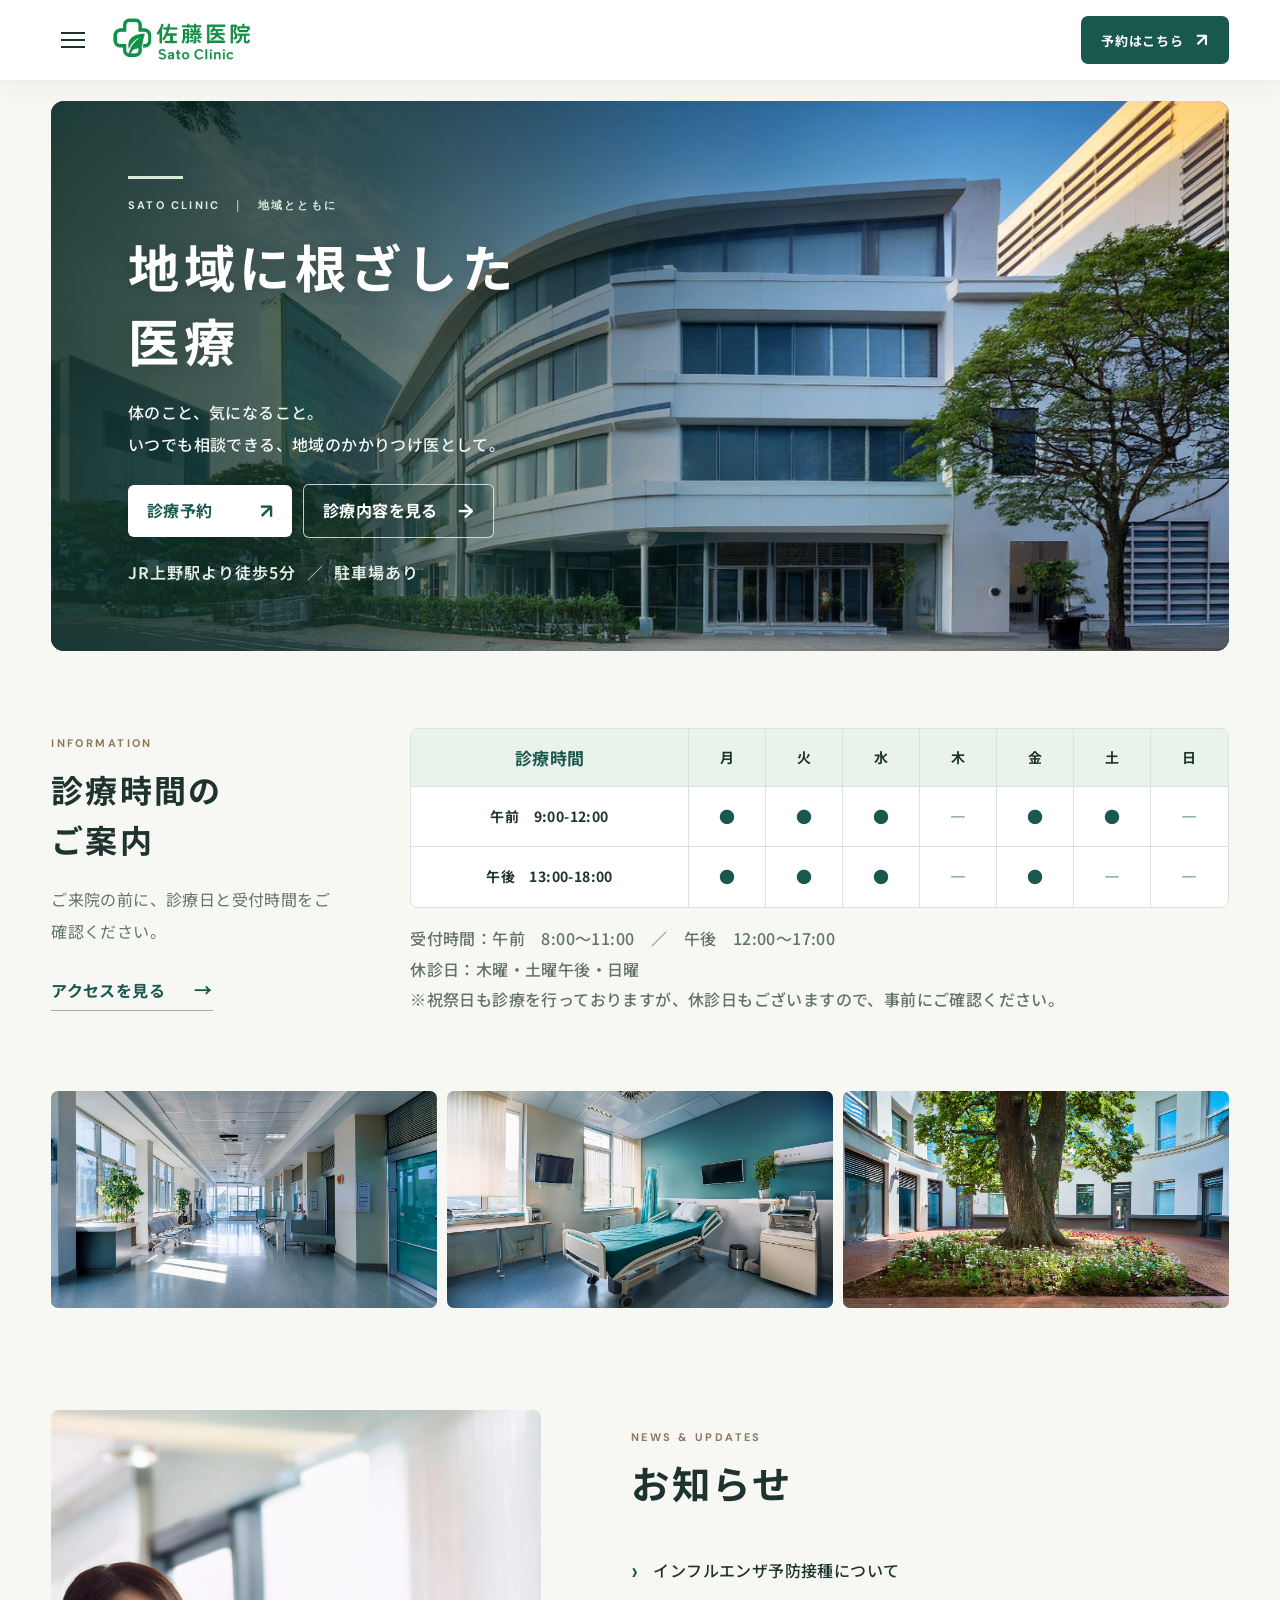
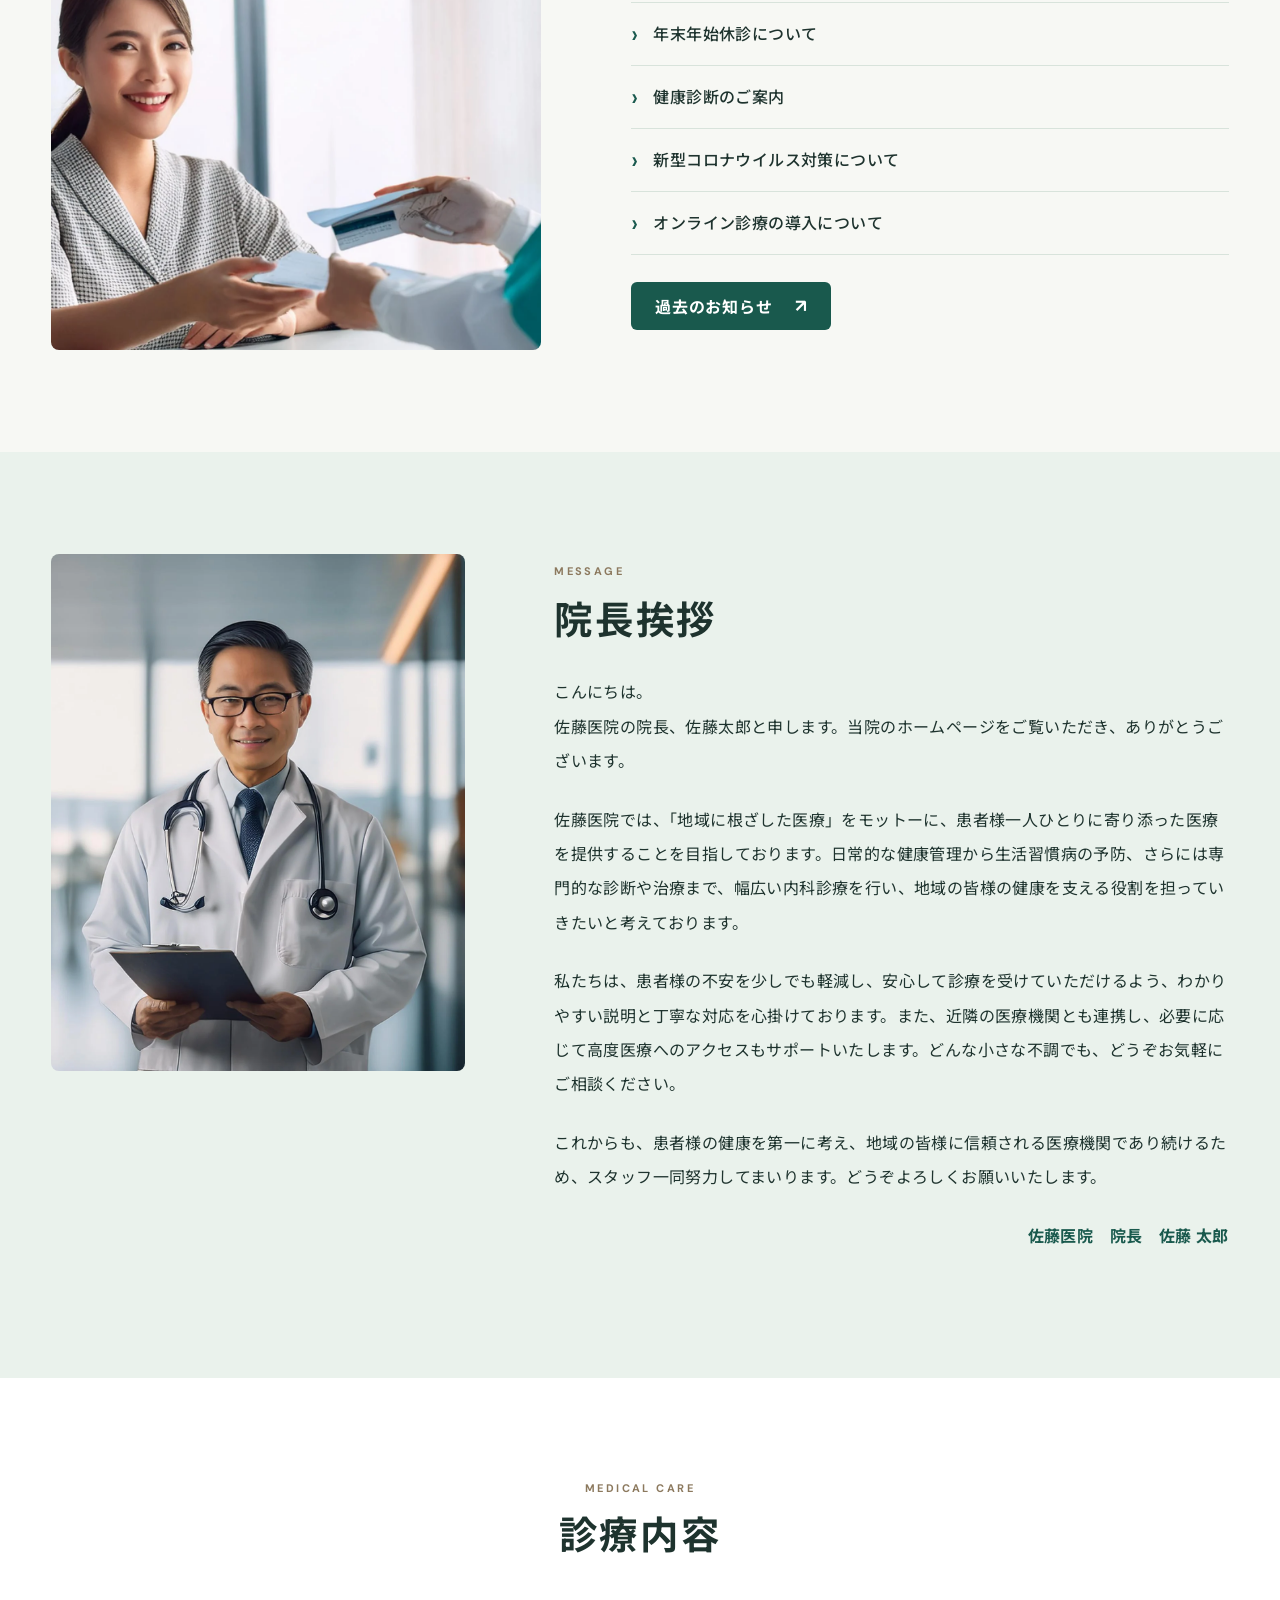
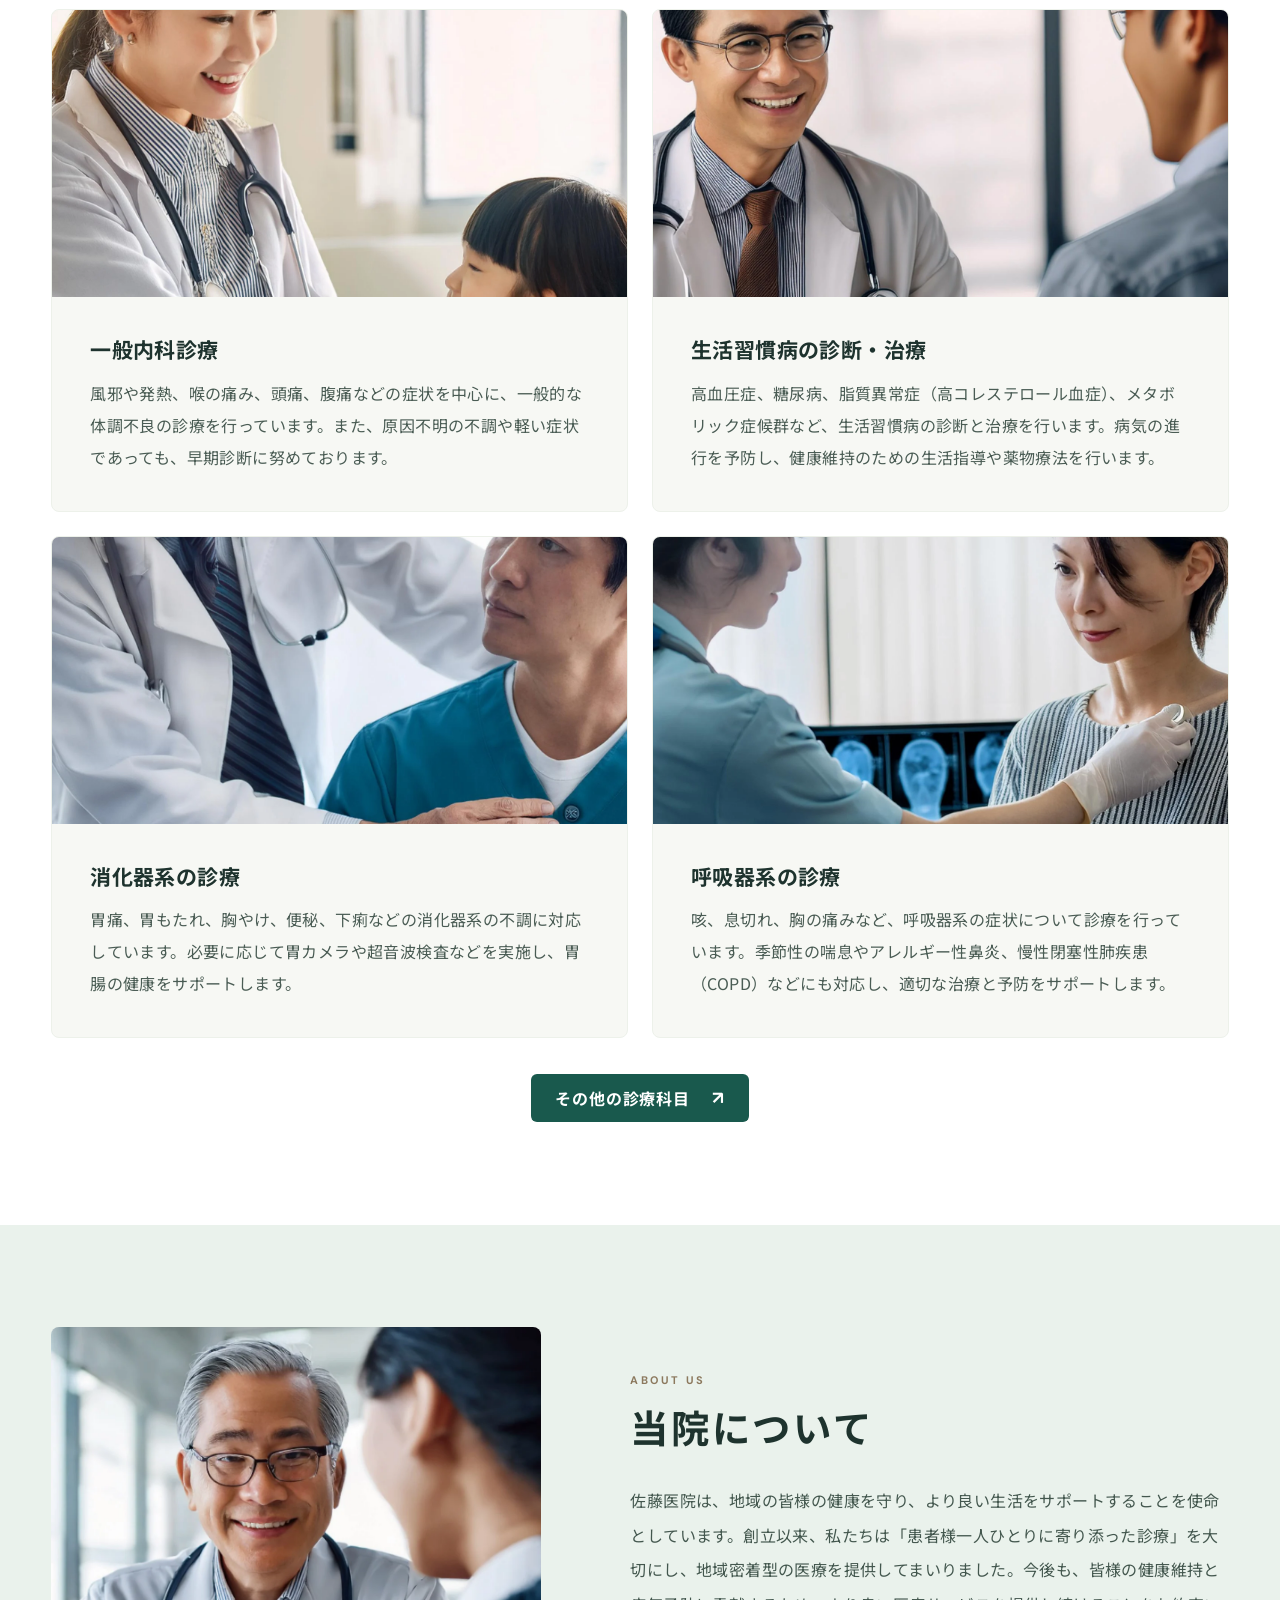
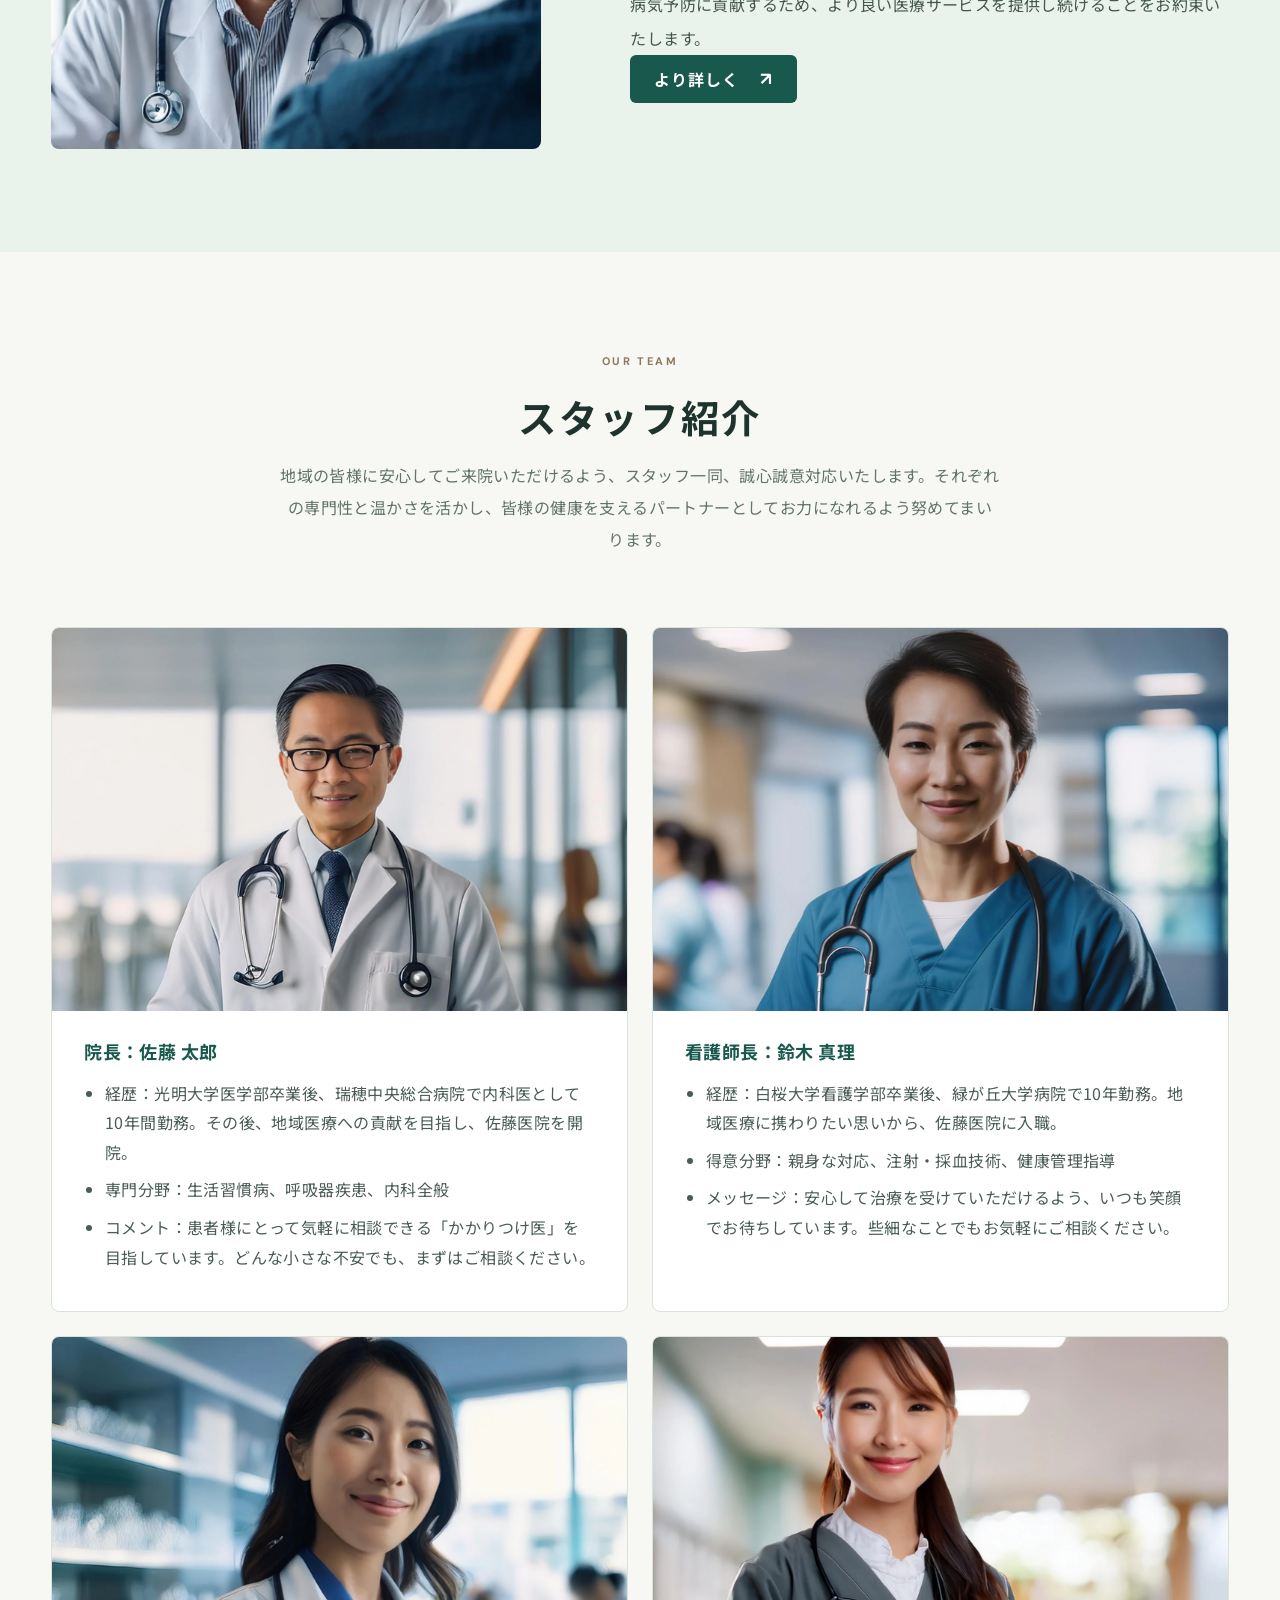
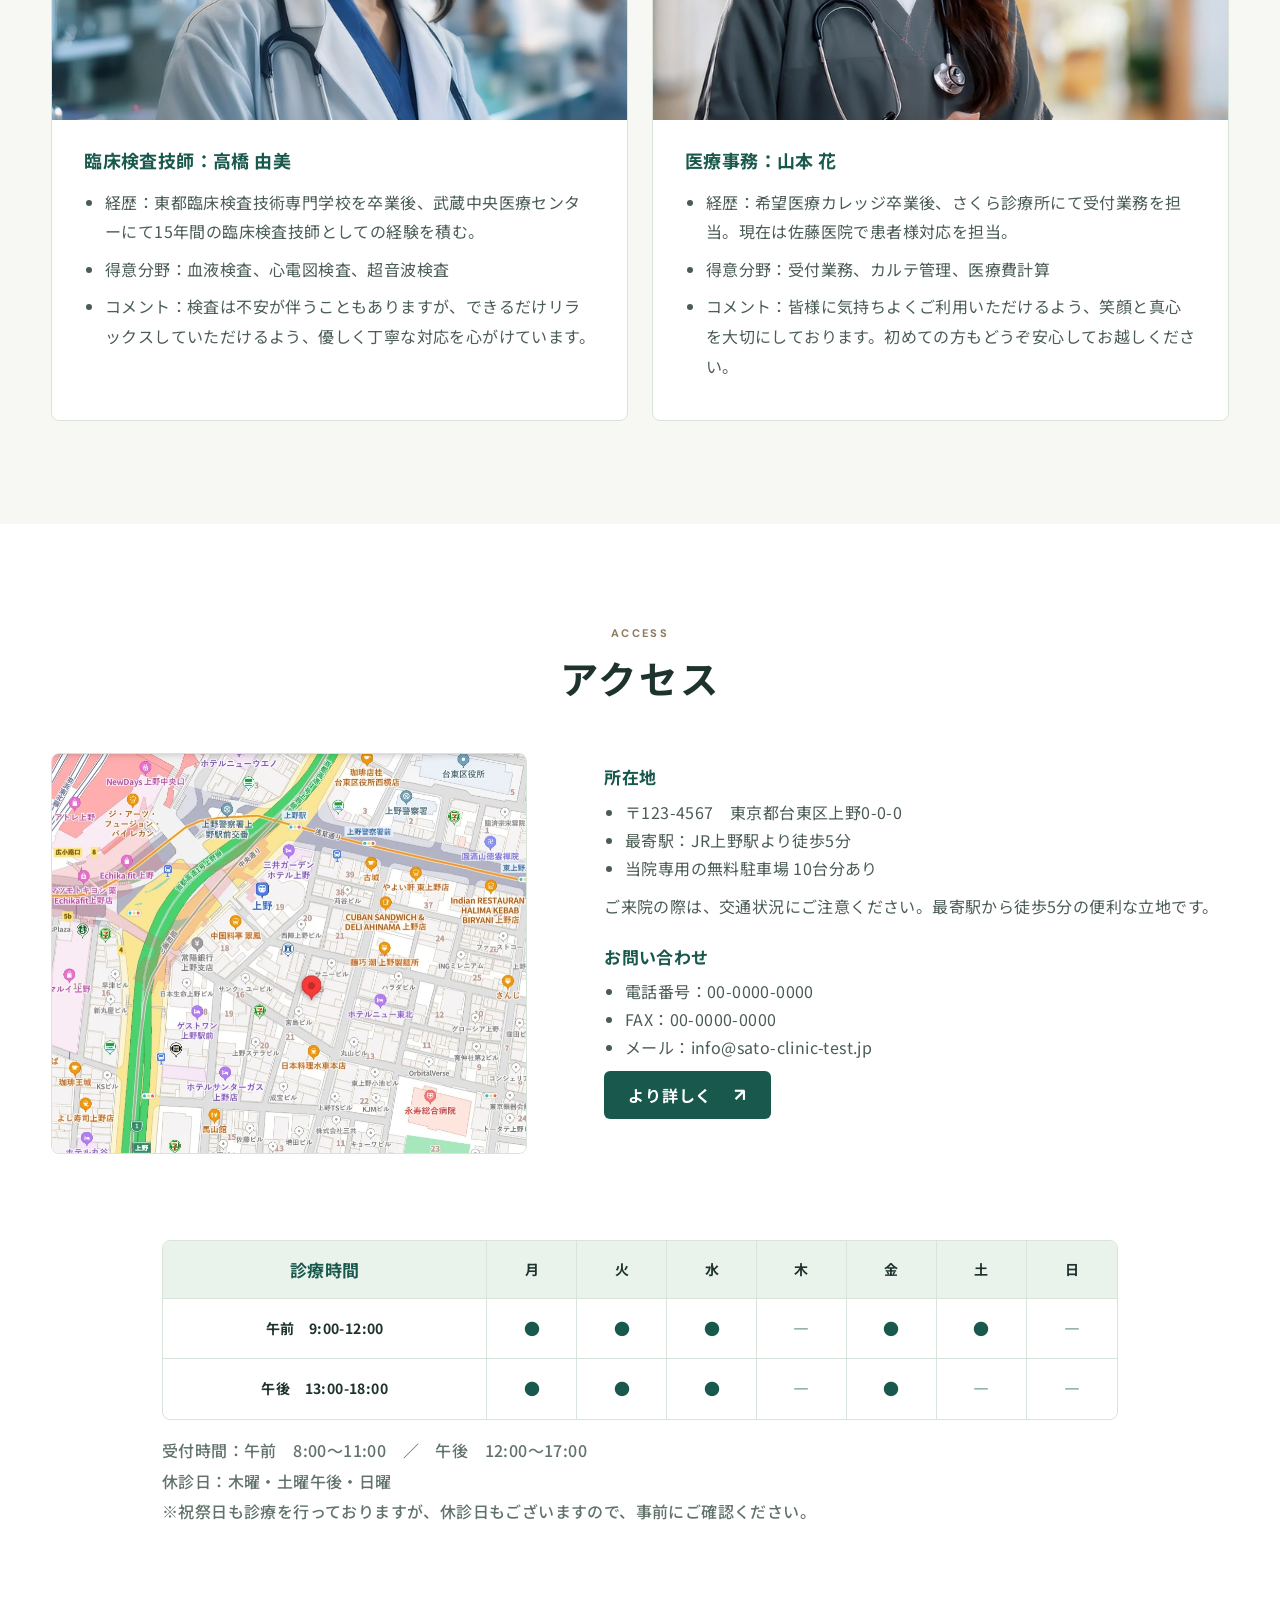
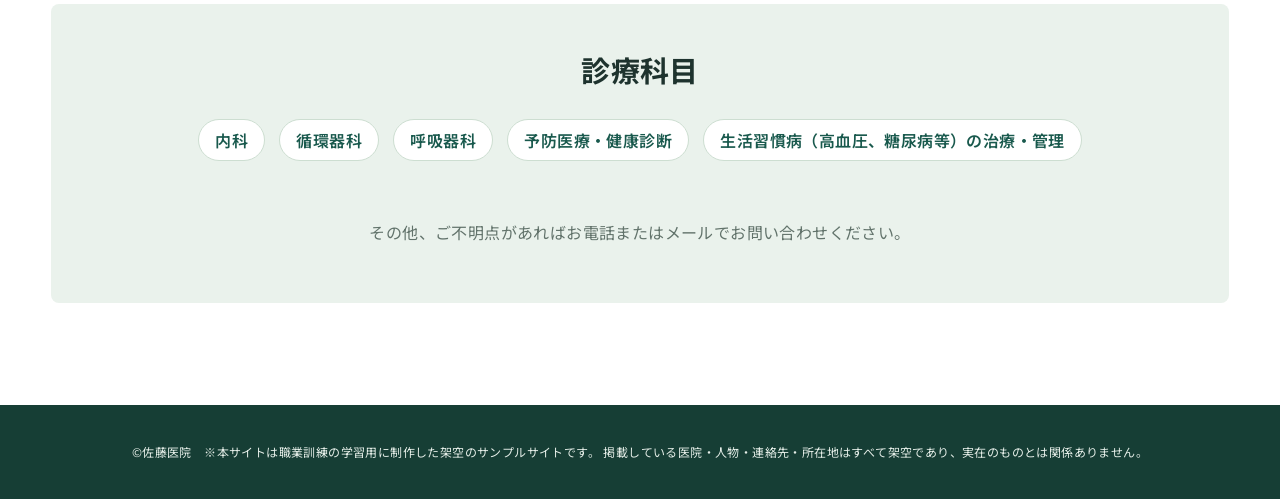
==== commit 795dff16: "全体デザインの変更" ====
--- a/index.html
+++ b/index.html
@@ -80,7 +80,7 @@
               <td>―</td>
             </tr>
             <tr>
-              <th>午後　13:30-18:00</th>
+              <th>午後　13:00-18:00</th>
               <td>●</td>
               <td>●</td>
               <td>●</td>
@@ -292,7 +292,7 @@
                 <td>―</td>
               </tr>
               <tr>
-                <th>午後　13:30-18:00</th>
+                <th>午後　13:00-18:00</th>
                 <td>●</td>
                 <td>●</td>
                 <td>●</td>
--- a/css/style.css
+++ b/css/style.css
@@ -1238,7 +1238,7 @@
 .booking-dialog-heading p {
   margin: 0 0 5px;
   color: var(--blue);
-  font-size: 14px;
+  font-size: 16px;
   font-weight: 700
 }
 
@@ -1275,7 +1275,7 @@
   justify-content: center;
   gap: 8px clamp(16px, 4vw, 36px);
   margin-bottom: 18px;
-  font-size: 14px;
+  font-size: 16px;
   font-weight: 700
 }
 
@@ -1295,7 +1295,7 @@
   border-radius: 10px;
   padding: 8px 12px;
   font: inherit;
-  font-size: 14px;
+  font-size: 16px;
   font-weight: 700
 }
 
@@ -1340,7 +1340,7 @@
   margin: 16px 0 0;
   text-align: center;
   color: #08779f;
-  font-size: 14px;
+  font-size: 16px;
   font-weight: 700
 }
 
@@ -1349,7 +1349,7 @@
   margin: 2px 0 0;
   text-align: center;
   color: #c62828;
-  font-size: 13px;
+  font-size: 16px;
   font-weight: 700
 }
 
@@ -1365,7 +1365,7 @@
 .booking-fields label {
   display: grid;
   gap: 7px;
-  font-size: 14px;
+  font-size: 16px;
   font-weight: 700
 }
 
@@ -1416,7 +1416,7 @@
 
 .booking-dialog--complete p {
   margin: 16px 0 0;
-  font-size: 15px
+  font-size: 16px
 }
 
 @media (hover:hover) {
--- a/css/polish.css
+++ b/css/polish.css
@@ -18,6 +18,7 @@
   background: var(--cream);
   color: var(--text);
   font-family: 'Noto Sans JP', 'Hiragino Kaku Gothic ProN', 'Yu Gothic', sans-serif;
+  font-size: 16px;
   line-height: 1.85;
   letter-spacing: .025em;
 }
@@ -73,7 +74,7 @@
   min-height: 48px;
   padding: 12px 24px;
   border-radius: 6px;
-  font-size: 13px;
+  font-size: 16px;
   letter-spacing: .05em;
 }
 a.blue-button::after { content: '↗'; margin-left: 22px; font: 700 18px/1 'DM Sans', sans-serif; }
@@ -153,7 +154,7 @@
 .home-hero__lead {
   margin: 19px 0 24px;
   color: #f3f8f4;
-  font-size: clamp(13px, 1.1vw, 15px);
+  font-size: 16px;
   font-weight: 500;
   line-height: 2;
 }
@@ -166,7 +167,7 @@
   min-height: 50px;
   padding: 11px 19px;
   border-radius: 6px;
-  font-size: 13px;
+  font-size: 16px;
   font-weight: 700;
   transition: transform .2s, background-color .2s;
 }
@@ -176,15 +177,15 @@
 .hero-primary:hover, .hero-secondary:hover { transform: translateY(-3px); }
 .hero-primary:hover { background: #e7f1e9; }
 .hero-secondary:hover { background: rgba(255,255,255,.14); }
-.home-hero__location { margin: 20px 0 0; color: #e4efe6; font-size: 12px; font-weight: 600; letter-spacing: .06em; }
+.home-hero__location { margin: 20px 0 0; color: #e4efe6; font-size: 16px; font-weight: 600; letter-spacing: .06em; }
 .home-hero__location span { padding: 0 6px; color: #b9d1c0; }
 
 /* Hours and image ribbon */
 .home-hours-block { padding: clamp(60px, 6vw, 96px) var(--gutter); }
 .home-hours-inner { max-width: 1320px; margin: auto; display: grid; grid-template-columns: minmax(220px, 295px) minmax(0, 1fr); align-items: center; gap: clamp(36px, 5vw, 80px); }
 .home-hours-intro h2 { margin: 14px 0 19px; font-size: clamp(27px, 2.5vw, 36px); line-height: 1.55; letter-spacing: .07em; }
-.home-hours-intro p { margin: 0 0 26px; color: var(--muted); font-size: 14px; line-height: 2; }
-.home-hours-intro a { color: var(--blue); font-size: 13px; font-weight: 700; border-bottom: 1px solid #97b9a6; padding-bottom: 8px; }
+.home-hours-intro p { margin: 0 0 26px; color: var(--muted); font-size: 16px; line-height: 2; }
+.home-hours-intro a { color: var(--blue); font-size: 16px; font-weight: 700; border-bottom: 1px solid #97b9a6; padding-bottom: 8px; }
 .home-hours-intro a span { margin-left: 25px; font-size: 18px; }
 .home-hours-inner .hours { max-width: none; }
 .hours-table { border-collapse: separate; border-spacing: 0; overflow: hidden; border: 1px solid var(--line); border-radius: 8px; background: #fff; }
@@ -196,7 +197,7 @@
 .hours-table tbody th, .hours-table tbody td, .access-hours .hours-table tbody th, .access-hours .hours-table tbody td { height: 60px; font-size: 16px; }
 .hours-table tbody th { font-size: 14px; white-space: nowrap; }
 .hours-table tbody td { color: var(--blue); }
-.hours-note, .access-hours .hours-note { margin-top: 15px; color: var(--muted); font-size: 12px; font-weight: 500; line-height: 1.9; }
+.hours-note, .access-hours .hours-note { margin-top: 15px; color: var(--muted); font-size: 16px; font-weight: 500; line-height: 1.9; }
 .facility-strip { gap: 10px; padding: 0 var(--gutter); }
 .facility-strip img { aspect-ratio: 1.78; border-radius: 7px; }
 
@@ -208,7 +209,7 @@
 .home-news-copy { padding: 0; }
 .home-news h2, .home-director h2, .home-about h2 { margin: 11px 0 30px; color: var(--text); font-size: clamp(30px, 3vw, 42px); line-height: 1.4; letter-spacing: .07em; }
 .home-news-list { width: 100%; }
-.home-news-list li { min-height: 62px; border-color: var(--line); color: var(--text); font-size: 14px; font-weight: 500; }
+.home-news-list li { min-height: 62px; border-color: var(--line); color: var(--text); font-size: 16px; font-weight: 500; }
 .home-news-list a { min-height: 62px; gap: 15px; }
 .home-news-list a::before { content: '›'; color: var(--blue); font: 500 25px/1 'DM Sans', sans-serif; }
 .home-news__button, .home-about__button, .home-access-button, .home-medical__button { margin-top: 27px; text-align: left; }
@@ -216,8 +217,8 @@
 .home-director__inner { grid-template-columns: minmax(0, .76fr) minmax(0, 1.24fr); align-items: start; }
 .home-director img { width: 100%; max-width: none; aspect-ratio: 4/5; border-radius: 8px; object-position: center 24%; }
 .home-director-copy { padding: 10px 0 0; }
-.home-director p, .home-about p { font-size: 14px; line-height: 2.15; }
-.home-director .director-sign { color: var(--blue); font-size: 14px; }
+.home-director p, .home-about p { font-size: 16px; line-height: 2.15; }
+.home-director .director-sign { color: var(--blue); font-size: 16px; }
 .home-medical { background: #fff; }
 .home-medical__inner, .home-staff__inner, .home-access__inner { width: min(100%, 1240px); }
 .home-medical .section-title, .home-staff .section-title, .home-access .section-title { margin: 0 0 45px; color: var(--text); font-size: clamp(30px, 3vw, 42px); letter-spacing: .07em; }
@@ -229,7 +230,7 @@
 .home-medical-row img, .home-medical-row:nth-of-type(even) img { display: block; width: 100%; max-width: none; height: auto; aspect-ratio: 2/1; object-fit: cover; }
 .home-medical-copy, .home-medical-row:nth-of-type(even) .home-medical-copy { width: 100%; padding: clamp(23px, 3vw, 38px); }
 .home-medical-copy h3 { margin: 0 0 12px; text-align: left; color: var(--text); font-size: 21px; }
-.home-medical-copy p { color: #4a5c54; font-size: 14px; line-height: 2; }
+.home-medical-copy p { color: #4a5c54; font-size: 16px; line-height: 2; }
 .home-medical__button { margin: 12px 0 0; text-align: center; }
 .home-about { background: #eaf2ec; }
 .home-about__inner { grid-template-columns: minmax(0, .9fr) minmax(0, 1.1fr); }
@@ -237,27 +238,27 @@
 .home-about-copy { padding: 0; }
 .home-about p { color: #43574e; }
 .home-staff { background: var(--cream); }
-.staff-lead { margin: -8px auto 48px; color: var(--muted); font-size: 15px; line-height: 2; }
+.staff-lead { margin: -8px auto 48px; color: var(--muted); font-size: 16px; line-height: 2; }
 .home-staff__inner { display: grid; grid-template-columns: repeat(2, minmax(0, 1fr)); gap: 24px; }
 .home-staff__inner > .section-eyebrow, .home-staff__inner > .section-title, .home-staff__inner > .staff-lead { grid-column: 1/-1; }
 .home-staff__inner > .section-title { margin: -14px 0 0; }
 .staff-row, .staff-row:nth-of-type(even) { width: 100%; margin: 0; display: block; overflow: hidden; background: #fff; border: 1px solid var(--line); border-radius: 8px; }
-.staff-row img, .staff-row:nth-of-type(even) img { width: 100%; max-width: none; height: auto; aspect-ratio: 2.4; object-fit: cover; object-position: center 31%; }
+.staff-row img, .staff-row:nth-of-type(even) img { width: 100%; max-width: none; height: auto; aspect-ratio: 3/2; object-fit: cover; object-position: center 20%; }
 .staff-copy, .staff-row:nth-of-type(even) .staff-copy { width: 100%; padding: 28px 32px 31px; }
 .staff-copy h3 { margin-bottom: 14px; color: var(--blue); text-align: left; font-size: 18px; }
-.staff-copy ul { color: #4a5c54; font-size: 13px; line-height: 1.85; }
+.staff-copy ul { color: #4a5c54; font-size: 16px; line-height: 1.85; }
 .staff-copy li { margin: 8px 0; }
 .home-access { background: #fff; }
 .home-access .section-title { margin-bottom: 48px; }
 .home-access-top { gap: clamp(35px, 6vw, 82px); align-items: center; }
 .home-access-top img, .access-map { width: 100%; max-width: none; border: 1px solid var(--line); border-radius: 8px; background: #fff; }
-.home-access-copy { padding: 0; color: #4a5c54; font-size: 14px; }
+.home-access-copy { padding: 0; color: #4a5c54; font-size: 16px; }
 .home-access-copy h3, .access-info h2 { color: var(--blue); font-size: 17px; }
 .home-access .hours { margin-top: 86px; }
 .home-departments { margin-top: 78px; padding: 45px 30px; background: var(--sage); border-radius: 8px; }
 .home-departments h2, .access-departments h2 { margin: 0 0 24px; color: var(--text); font-size: 29px; }
-.home-departments p, .access-departments p { display: inline-block; margin: 5px; padding: 9px 16px; border: 1px solid #cdded1; border-radius: 999px; background: #fff; color: var(--blue); font-size: 13px; font-weight: 600; }
-.home-departments .help, .access-departments .help { display: block; border: 0; background: none; color: var(--muted); }
+.home-departments p, .access-departments p { display: inline-block; margin: 5px; padding: 9px 16px; border: 1px solid #cdded1; border-radius: 999px; background: #fff; color: var(--blue); font-size: 16px; font-weight: 600; }
+.home-departments .help, .access-departments .help { display: block; border: 0; background: none; color: var(--muted); font-size: 16px; }
 
 /* Interior pages */
 .medical-main, .about-main, .faq-main, .news-main, .reserve-main, .access-main { padding-top: clamp(62px, 7vw, 106px); padding-bottom: var(--section-space); }
@@ -267,7 +268,7 @@
 .medical-row img, .medical-row:nth-child(even) img { width: 100%; max-width: none; height: auto; aspect-ratio: 2/1; object-fit: cover; }
 .medical-copy, .medical-row:nth-child(even) .medical-copy { width: 100%; padding: 28px clamp(24px, 3vw, 38px) 35px; }
 .medical-copy h2 { text-align: left; color: var(--blue); font-size: 21px; }
-.medical-copy p { color: #4a5c54; font-size: 14px; line-height: 2; }
+.medical-copy p { color: #4a5c54; font-size: 16px; line-height: 2; }
 .about-list { width: min(100%, 1200px); }
 .about-row { gap: clamp(28px, 5vw, 75px); padding: 0 0 70px; margin-bottom: 70px; border-bottom: 1px solid var(--line); align-items: center; }
 .about-row:last-child { border-bottom: 0; padding-bottom: 0; }
@@ -277,22 +278,22 @@
 .about-row img { width: 100%; max-width: none; border-radius: 8px; }
 .about-copy { padding-top: 0; }
 .about-copy h1, .about-copy h2 { margin: 0 0 24px; color: var(--text); font-size: clamp(26px, 2.6vw, 36px); line-height: 1.5; }
-.about-copy p, .about-copy li { color: #4a5c54; font-size: 14px; line-height: 2.2; }
+.about-copy p, .about-copy li { color: #4a5c54; font-size: 16px; line-height: 2.2; }
 .faq-main { max-width: 1120px; }
 .faq-main > .page-title { height: auto; margin-bottom: 44px; }
 .faq-section { width: 100%; margin-bottom: 50px; padding: 35px clamp(22px, 4vw, 48px); background: #fff; border: 1px solid var(--line); border-radius: 8px; }
 .faq-section h2 { width: 100%; margin: 0 0 28px; padding-bottom: 13px; border-bottom-color: var(--line); color: var(--blue); font-size: 21px; }
 .faq-item { margin-bottom: 25px; }
 .faq-item:last-child { margin-bottom: 0; }
-.faq-item h3 { margin-bottom: 6px; color: var(--text); font-size: 15px; }
-.faq-item p { color: #4a5c54; font-size: 14px; }
+.faq-item h3 { margin-bottom: 6px; color: var(--text); font-size: 17px; }
+.faq-item p { color: #4a5c54; font-size: 16px; }
 .faq-closing { color: var(--muted); }
 .news-wrap, .reserve-wrap { width: min(100%, 1080px); }
 .news-list { width: 100%; margin-top: 46px; }
 .news-item { margin: 0; padding: 26px 0; border-top: 1px solid var(--line); }
 .news-item:last-child { border-bottom: 1px solid var(--line); }
 .news-item h2 { width: 100%; padding: 0; border: 0; color: var(--blue); font-size: 18px; }
-.news-item p { color: #4a5c54; font-size: 14px; line-height: 1.9; }
+.news-item p { color: #4a5c54; font-size: 16px; line-height: 1.9; }
 .reserve-question { width: 100%; max-width: 720px; margin: 32px 0 0; padding: 28px 34px; border: 1px solid var(--line); border-radius: 8px; background: #fff; }
 .reserve-question h2 { padding: 0; border: 0; font-size: 17px; }
 .reserve-choice { padding-top: 14px; }
@@ -303,7 +304,7 @@
 .calendar-year { color: var(--muted); }
 .calendar-prev, .calendar-next { font-size: 52px; color: var(--blue); }
 .calendar-grid { padding: 12px 18px 0; font-size: 17px; }
-.calendar-grid .dow { font-size: 14px; }
+.calendar-grid .dow { font-size: 16px; }
 .calendar-grid .sun { color: #ae6e62; }
 .calendar-grid .sat { color: #5b80a4; }
 .calendar-day { border-radius: 7px; }
@@ -315,7 +316,7 @@
 .access-wrap { width: min(100%, 1180px); }
 .access-wrap > .page-title { margin-bottom: 48px; }
 .access-top { align-items: center; }
-.access-info { padding: 0; color: #4a5c54; font-size: 14px; }
+.access-info { padding: 0; color: #4a5c54; font-size: 16px; }
 .access-info h2 { margin-bottom: 8px; }
 .access-hours { margin-top: 80px; }
 .access-departments { padding: 70px 28px 40px; margin-top: 70px; border-radius: 8px; background: var(--sage); }
@@ -335,21 +336,21 @@
   .site-logo img { width: 144px; }
   .reserve-link { min-width: 0; min-height: 42px; padding: 0 13px; font-size: 12px; }
   .reserve-link::after { margin-left: 7px; }
-  .home-hero { width: calc(100% - 24px); height: auto; margin-top: 12px; display: flex; flex-direction: column-reverse; }
-  .home-hero::after { display: none; }
-  .home-hero img { height: clamp(260px, 70vw, 440px); object-position: 60% 35%; }
-  .home-hero__content { position: static; width: 100%; padding: 42px 30px 36px; background: #19594d; }
+  .home-hero { width: calc(100% - 24px); height: auto; min-height: clamp(520px, 115vw, 620px); margin-top: 12px; display: flex; align-items: flex-end; }
+  .home-hero::after { background: linear-gradient(0deg, rgba(12,45,38,.9) 0%, rgba(12,45,38,.7) 48%, rgba(12,45,38,.18) 100%); }
+  .home-hero img { position: absolute; inset: 0; height: 100%; object-position: 60% 35%; }
+  .home-hero__content { position: relative; bottom: auto; left: auto; width: 100%; padding: 42px 30px 36px; background: transparent; }
   .home-hero__content::before { margin-bottom: 18px; }
   .home-hero h1 { font-size: clamp(34px, 8vw, 49px); }
   .home-hero__eyebrow { margin-bottom: 12px; font-size: 10px; }
-  .home-hero__lead { margin: 16px 0 21px; font-size: 13px; }
+  .home-hero__lead { margin: 16px 0 21px; font-size: 16px; }
   .home-hero__location { margin-top: 19px; }
   .home-hours-inner { grid-template-columns: 1fr; gap: 30px; }
   .home-hours-intro h2 br { display: none; }
   .home-hours-intro p { margin-bottom: 16px; }
   .hours-table thead th, .access-hours .hours-table thead th { height: 48px; font-size: 12px; }
   .hours-table thead th:first-child, .access-hours .hours-table thead th:first-child { width: 36%; font-size: 14px; }
-  .hours-table tbody th, .hours-table tbody td, .access-hours .hours-table tbody th, .access-hours .hours-table tbody td { height: 54px; font-size: 13px; }
+  .hours-table tbody th, .hours-table tbody td, .access-hours .hours-table tbody th, .access-hours .hours-table tbody td { height: 54px; font-size: 14px; }
   .hours-table tbody th { white-space: normal; }
   .facility-strip { gap: 6px; padding: 0 12px; }
   .facility-strip img { aspect-ratio: 1; }
@@ -362,7 +363,7 @@
   .home-medical-row:nth-of-type(even) img, .staff-row:nth-of-type(even) img, .medical-row:nth-child(even) img { grid-column: auto; grid-row: auto; }
   .home-medical-row img, .staff-row img, .medical-row img { width: 100%; max-width: none; }
   .home-medical-row img, .medical-row img { aspect-ratio: 1.8; }
-  .staff-row img { aspect-ratio: 2; }
+  .staff-row img { aspect-ratio: 3/2; }
   .home-staff__inner { gap: 20px; }
   .staff-lead { margin-bottom: 16px; }
   .home-access .hours { margin-top: 60px; }
@@ -381,8 +382,8 @@
   .home-hero__content { padding: 36px 22px 31px; }
   .hero-primary, .hero-secondary { min-width: 0; width: 100%; }
   .hours-table thead th:first-child, .access-hours .hours-table thead th:first-child { width: 39%; font-size: 12px; }
-  .hours-table tbody th, .hours-table tbody td, .access-hours .hours-table tbody th, .access-hours .hours-table tbody td { font-size: 11px; padding: 7px 2px; }
-  .hours-note, .access-hours .hours-note { font-size: 11px; }
+  .hours-table tbody th, .hours-table tbody td, .access-hours .hours-table tbody th, .access-hours .hours-table tbody td { font-size: 12px; padding: 7px 2px; }
+  .hours-note, .access-hours .hours-note { font-size: 16px; }
 }
 @media (prefers-reduced-motion: reduce) {
   .site-nav a::after, .hero-primary, .hero-secondary, .reserve-link, .blue-button { transition: none; }
